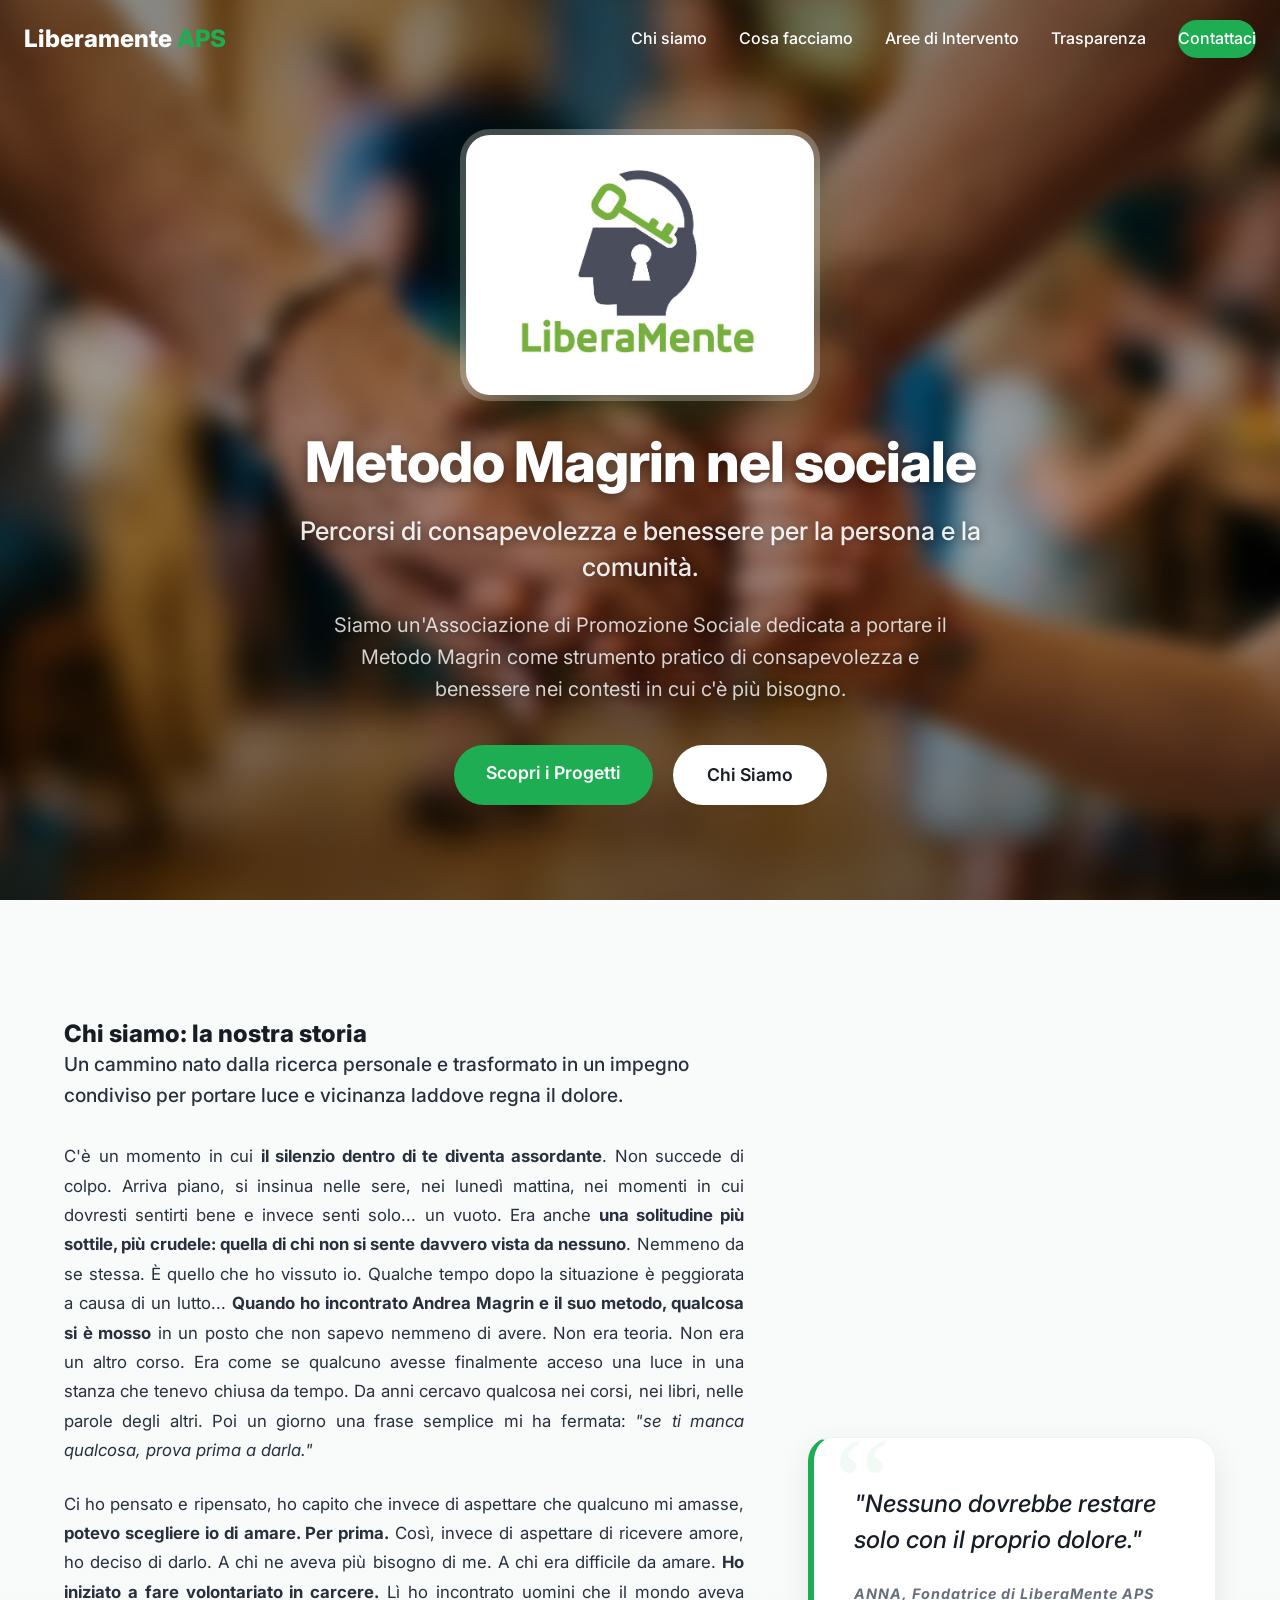
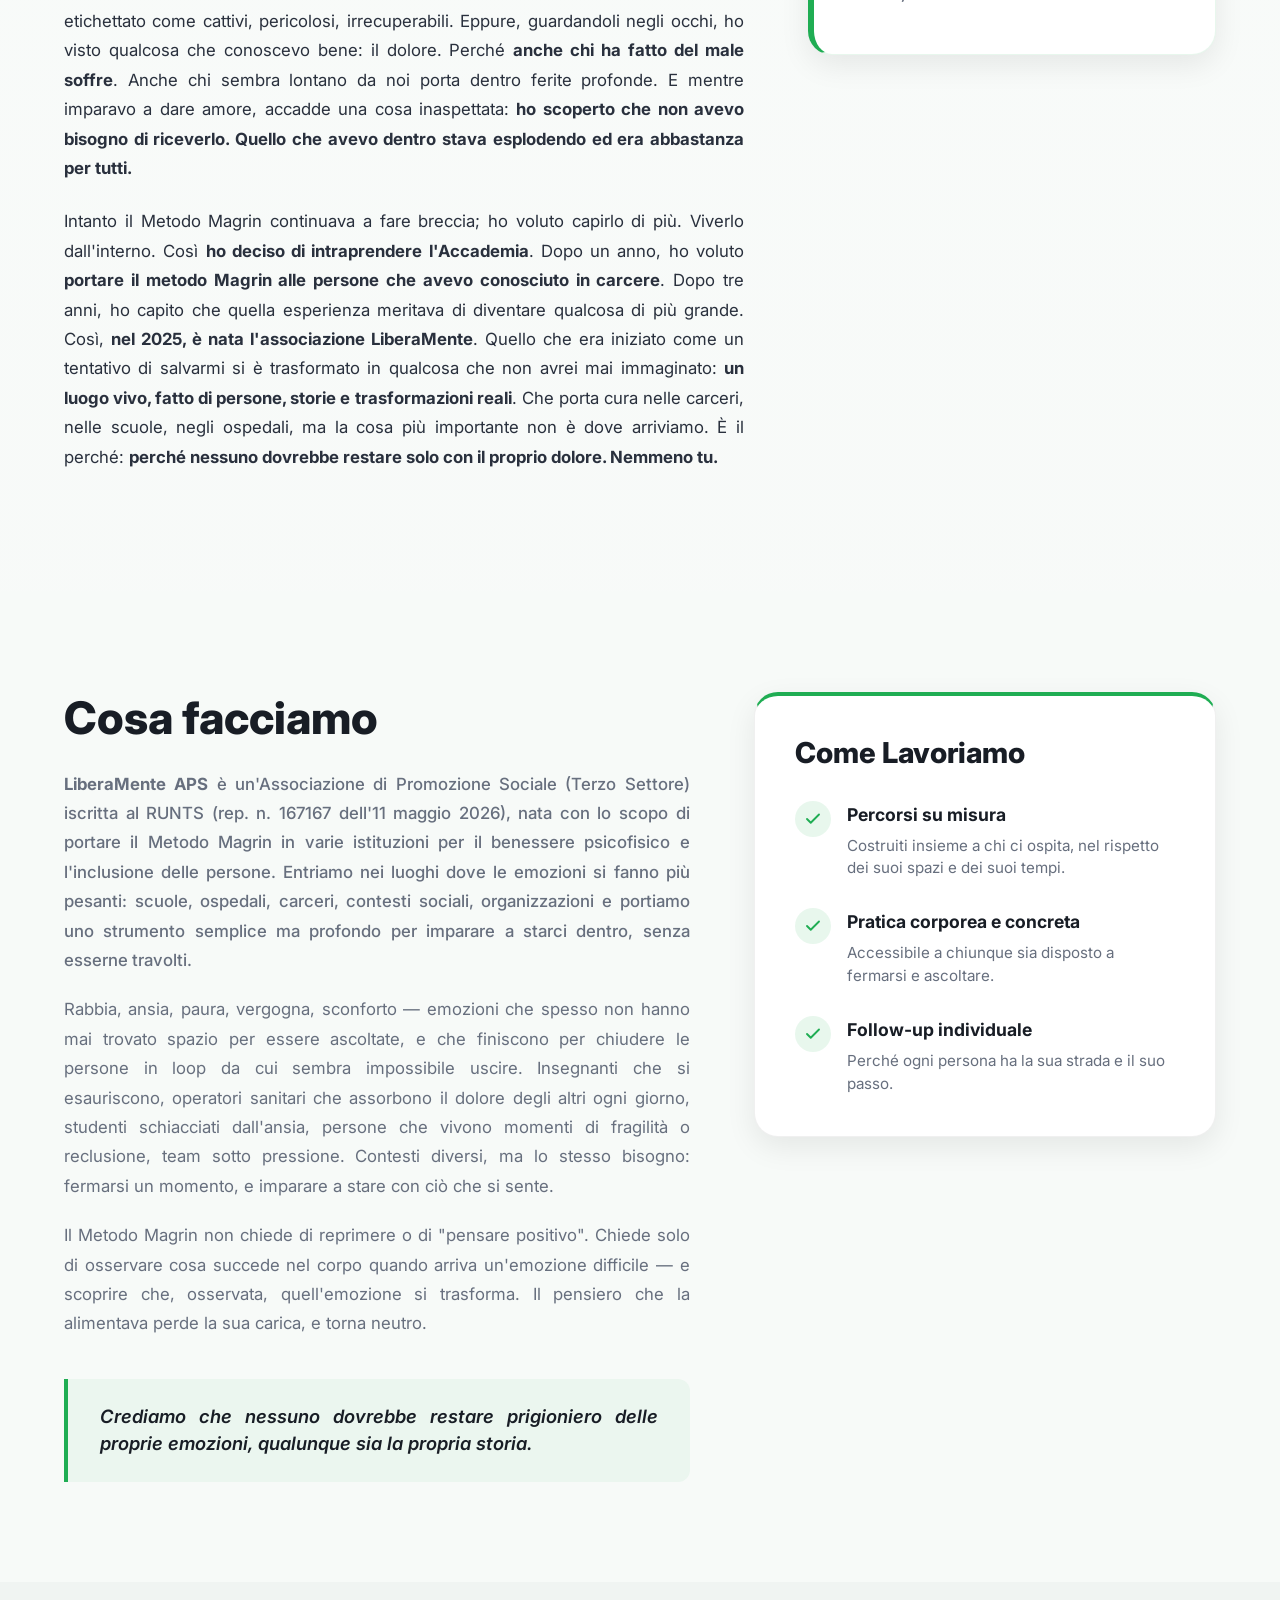
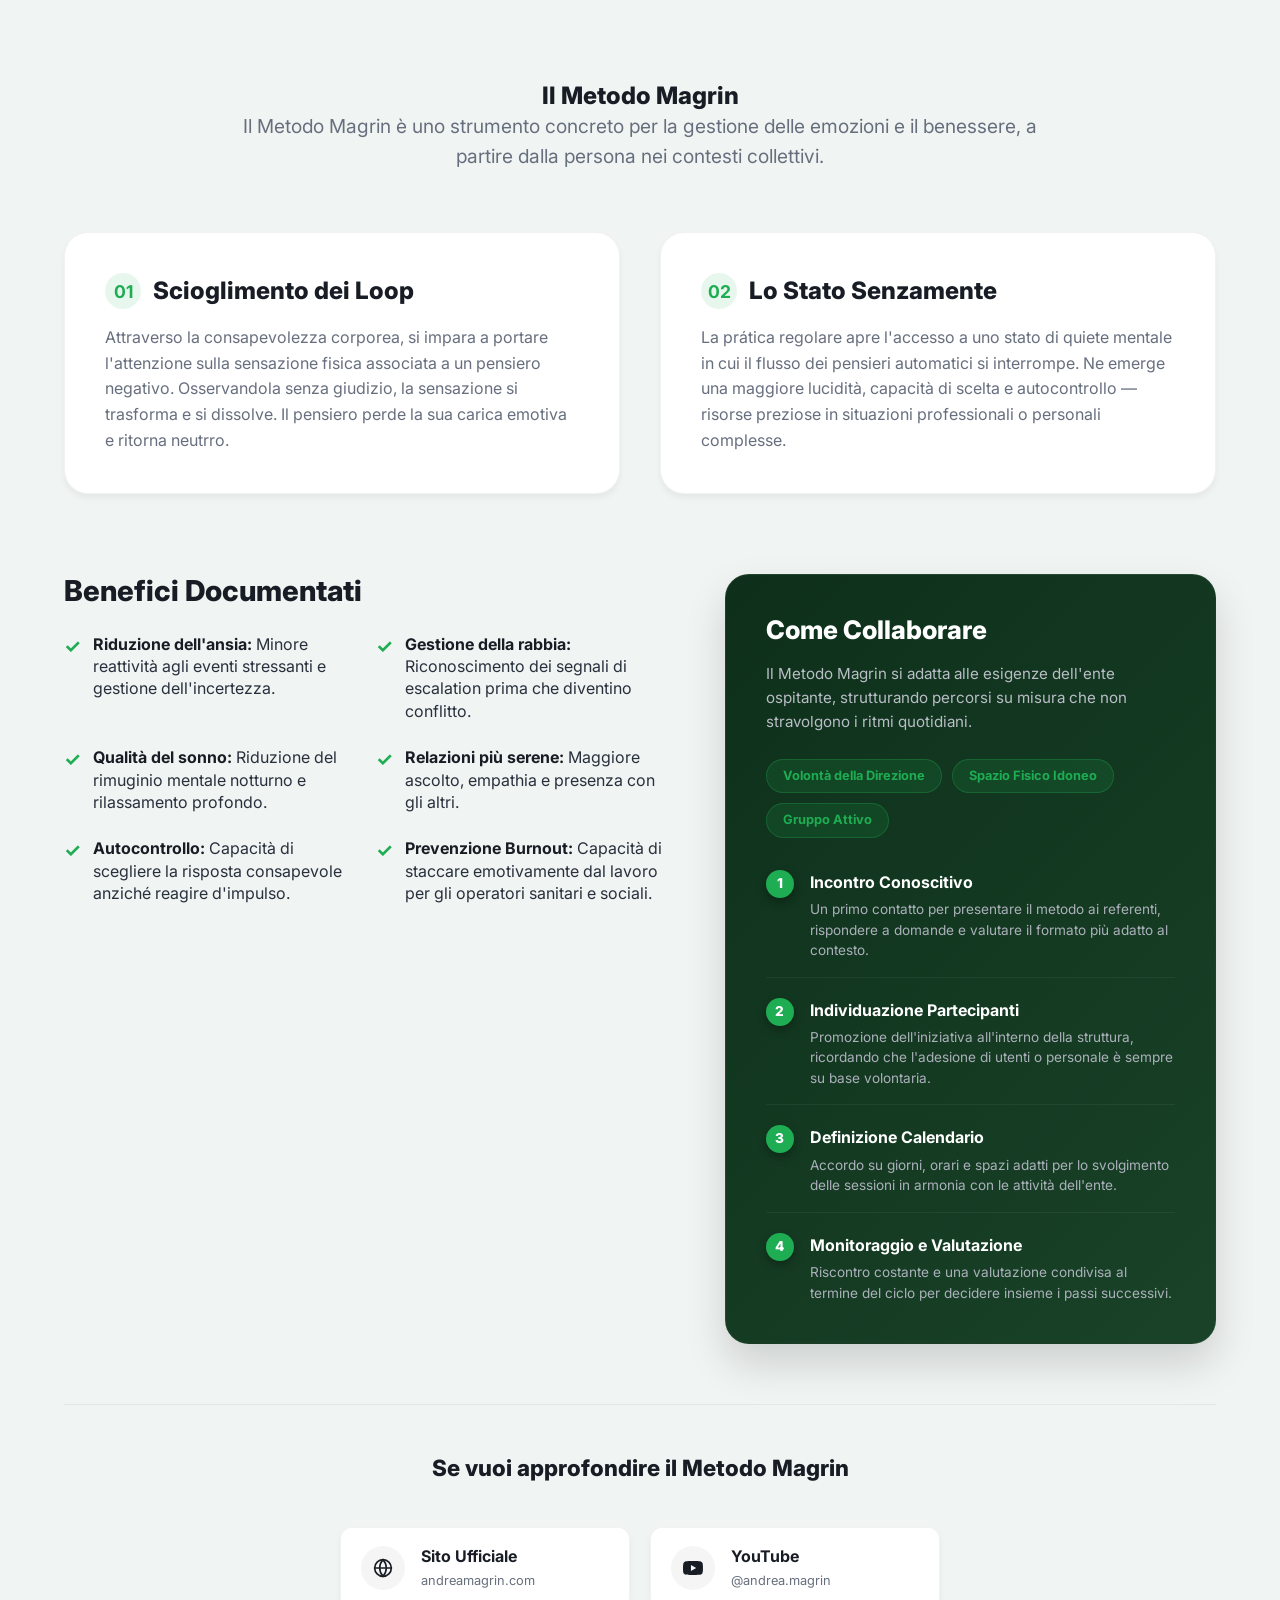
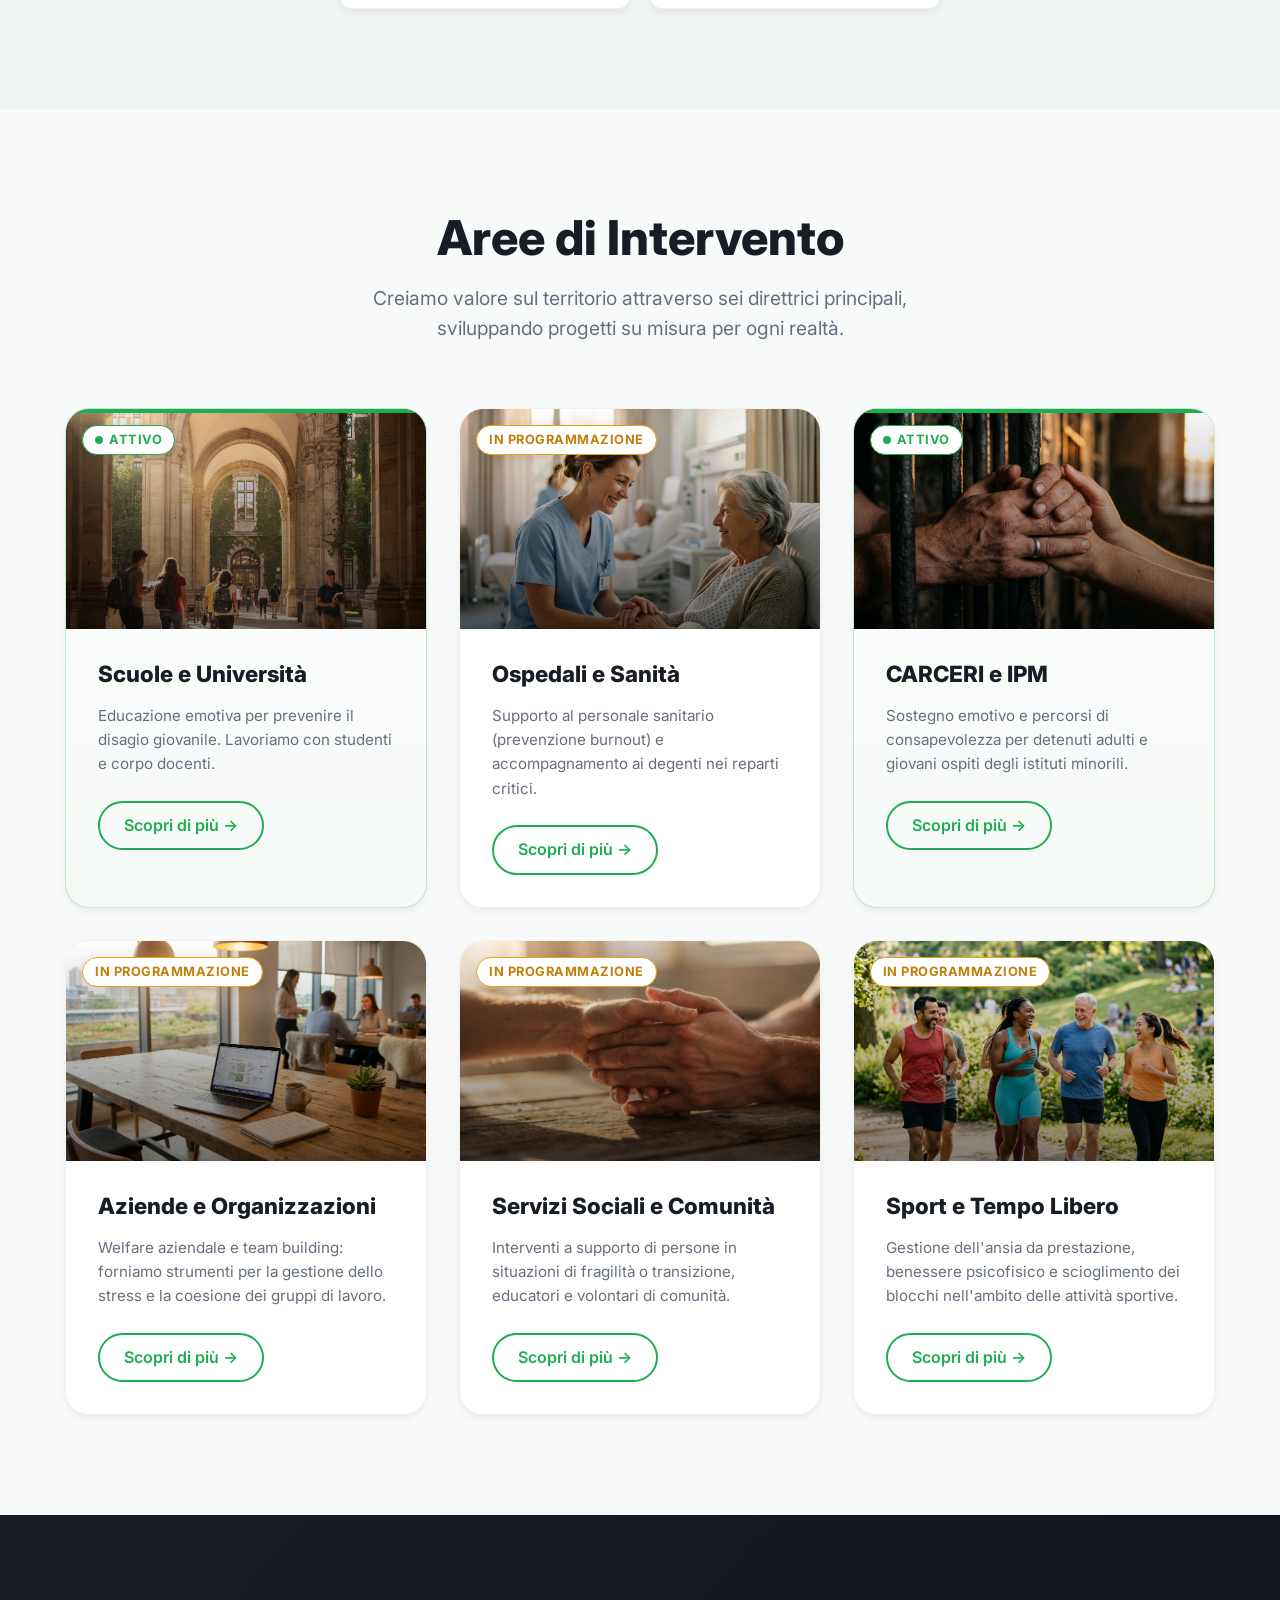
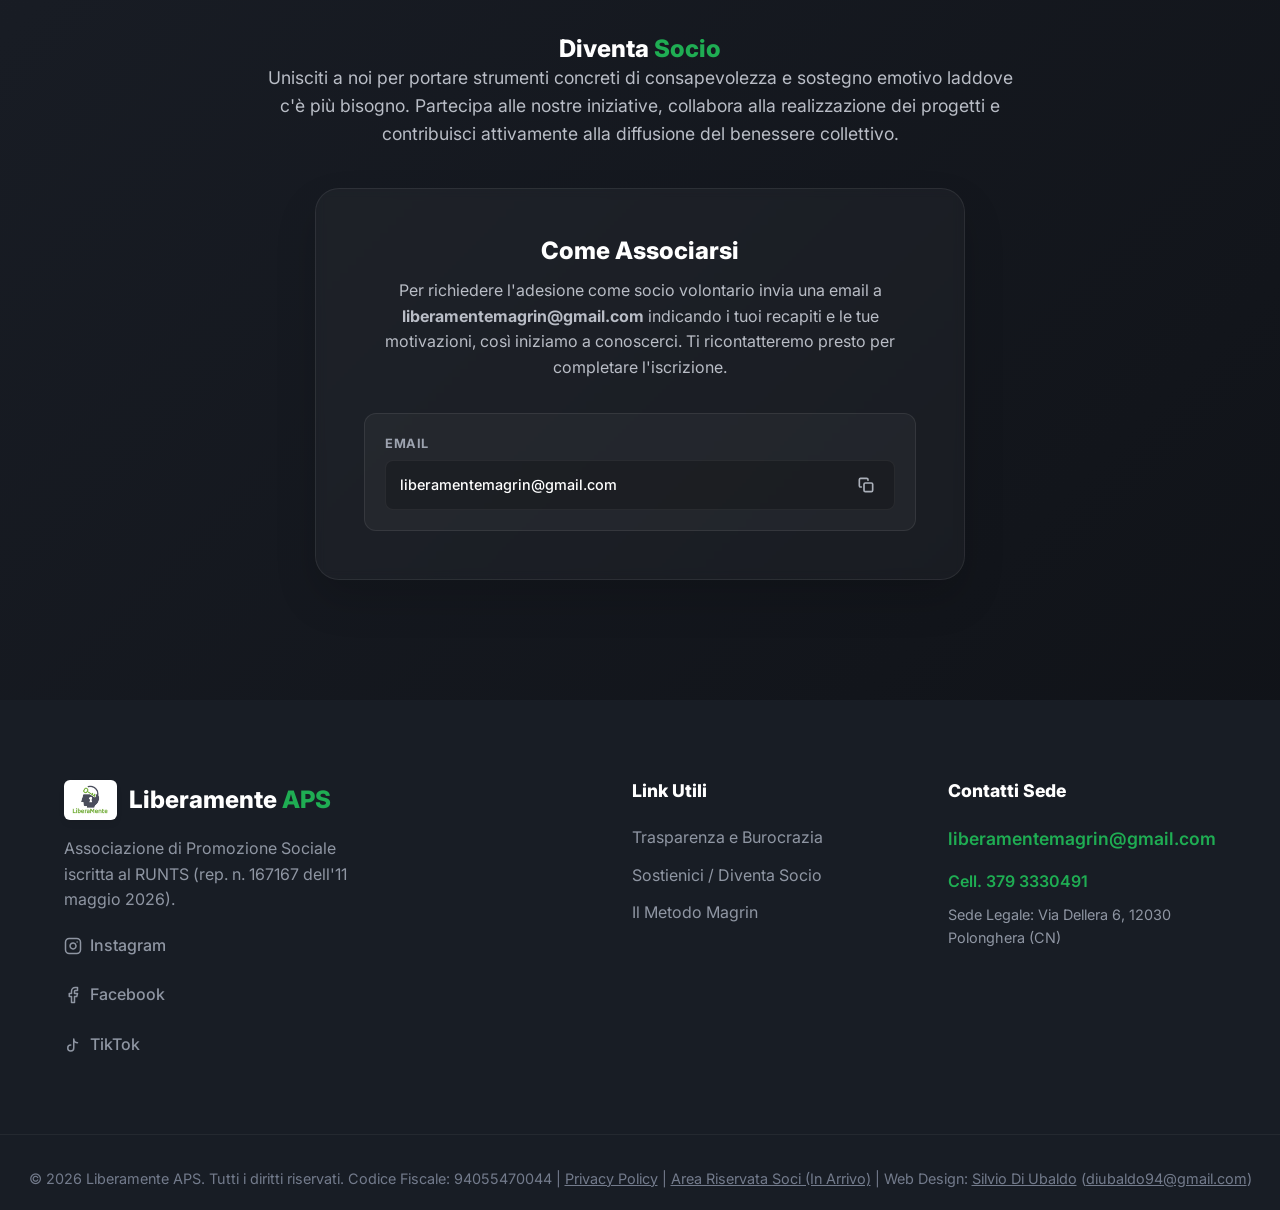
==== index.html @ 9a32de69 "immagine sfocata" ====
<!DOCTYPE html>
<html lang="it">

<head>
    <meta charset="UTF-8">
    <meta name="viewport" content="width=device-width, initial-scale=1.0">
    <title>Liberamente APS - Promozione Sociale e Benessere</title>
    <meta name="description"
        content="Sito ufficiale di Liberamente APS. Interventi nel sociale, scuole, carceri e aziende per promuovere il benessere psicofisico e l'inclusione.">
    <link rel="preconnect" href="https://fonts.googleapis.com">
    <link rel="preconnect" href="https://fonts.gstatic.com" crossorigin>
    <link href="https://fonts.googleapis.com/css2?family=Inter:wght@300;400;500;700;800&display=swap" rel="stylesheet">
    <link rel="stylesheet" href="style.css?v=1.5.39008872">
    <link rel="icon" type="image/jpeg" href="images/logo_aps.jpeg">
    <link rel="canonical" href="https://liberamenteaps.com/">

    <!-- Open Graph / Facebook -->
    <meta property="og:type" content="website">
    <meta property="og:url" content="https://liberamenteaps.com/">
    <meta property="og:title" content="Liberamente APS - Promozione Sociale e Benessere">
    <meta property="og:description"
        content="Sito ufficiale di Liberamente APS. Interventi nel sociale, scuole, carceri e aziende per promuovere il benessere psicofisico e l'inclusione.">
    <meta property="og:image" content="https://liberamenteaps.com/images/intro.jpg">

    <!-- Twitter -->
    <meta property="twitter:card" content="summary_large_image">
    <meta property="twitter:url" content="https://liberamenteaps.com/">
    <meta property="twitter:title" content="Liberamente APS - Promozione Sociale e Benessere">
    <meta property="twitter:description"
        content="Sito ufficiale di Liberamente APS. Interventi nel sociale, scuole, carceri e aziende per promuovere il benessere psicofisico e l'inclusione.">
    <meta property="twitter:image" content="https://liberamenteaps.com/images/intro.jpg">

    <!-- Structured Data JSON-LD -->
    <script type="application/ld+json">
    {
      "@context": "https://schema.org",
      "@type": "NGO",
      "name": "Liberamente APS",
      "url": "https://liberamenteaps.com/",
      "logo": "https://liberamenteaps.com/images/logo_aps.jpeg",
      "description": "Siamo un'Associazione di Promozione Sociale dedicata a portare il Metodo Magrin come strumento pratico di consapevolezza e benessere nei contesti in cui c'è più bisogno.",
      "address": {
        "@type": "PostalAddress",
        "addressCountry": "IT"
      },
      "contactPoint": {
        "@type": "ContactPoint",
        "telephone": "+39-379-3330491",
        "contactType": "customer service",
        "email": "liberamentemagrin@gmail.com"
      }
    }
    </script>
</head>

<body class="home-page">
    <header class="navbar" id="navbar">
    <a href="index.html" class="logo">
        <span>Liberamente <span class="accent">APS</span></span>
    </a>
    <button class="menu-toggle" id="menuToggle" aria-label="Apri menu">
        <span class="hamburger"></span>
    </button>
    <nav id="navMenu">
        <a href="#chi-siamo">Chi siamo</a>
        <a href="#cosa-facciamo">Cosa facciamo</a>
        <a href="#progetti">Aree di Intervento</a>
        <a href="trasparenza.html">Trasparenza</a>
        <a href="#contatti" class="btn-primary">Contattaci</a>
    </nav>
</header>

    <section class="hero">
        <div class="hero-bg-wrapper">
            <div class="hero-bg hero-bg-cover-clear" style="background-image: url('images/background-header-mani.jpeg');"></div>
            <div class="hero-overlay"></div>
        </div>
        <div class="container hero-container">
            <div class="hero-content reveal-up">
                <div class="hero-logo-wrapper">
                    <img src="images/logo_aps.jpeg" alt="Logo Liberamente APS" class="hero-logo-img">
                </div>
                <h1>Metodo Magrin nel sociale<br><span class="hero-subheading">Percorsi di consapevolezza e benessere
                        per la persona e la comunità.</span></h1>
                <p>Siamo un'Associazione di Promozione Sociale dedicata a portare il Metodo Magrin come strumento
                    pratico di consapevolezza e benessere nei contesti in cui c'è più bisogno.</p>
                <div class="hero-actions">
                    <a href="#progetti" class="btn-primary large">Scopri i Progetti</a>
                    <a href="#chi-siamo" class="btn-secondary large">Chi Siamo</a>
                </div>
            </div>
        </div>
    </section>

    <!-- Chi Siamo: La Nostra Storia -->
    <section id="chi-siamo" class="section-light">
        <div class="container storia-container">
            <div class="storia-text reveal-up">
                <h2>Chi siamo: la nostra storia</h2>
                <p class="storia-intro-text">Un cammino nato dalla ricerca personale e trasformato in un impegno
                    condiviso per portare luce e vicinanza laddove regna il dolore.</p>

                <div class="storia-racconto">
                    <p>C'è un momento in cui <strong>il silenzio dentro di te diventa assordante</strong>. Non succede
                        di colpo. Arriva piano, si insinua nelle sere, nei lunedì mattina, nei momenti in cui dovresti
                        sentirti bene e invece senti solo... un vuoto. Era anche <strong>una solitudine più sottile, più
                            crudele: quella di chi non si sente davvero vista da nessuno</strong>. Nemmeno da se stessa.
                        È quello che ho vissuto io. Qualche tempo dopo la situazione è peggiorata a causa di un lutto...
                        <strong>Quando ho incontrato Andrea Magrin e il suo metodo, qualcosa si è mosso</strong> in un
                        posto che non sapevo nemmeno di avere. Non era teoria. Non era un altro corso. Era come se
                        qualcuno avesse finalmente acceso una luce in una stanza che tenevo chiusa da tempo. Da anni
                        cercavo qualcosa nei corsi, nei libri, nelle parole degli altri. Poi un giorno una frase
                        semplice mi ha fermata: <em>"se ti manca qualcosa, prova prima a darla."</em>
                    </p>

                    <p>Ci ho pensato e ripensato, ho capito che invece di aspettare che qualcuno mi amasse,
                        <strong>potevo scegliere io di amare. Per prima.</strong> Così, invece di aspettare di ricevere
                        amore, ho deciso di darlo. A chi ne aveva più bisogno di me. A chi era difficile da amare.
                        <strong>Ho iniziato a fare volontariato in carcere.</strong> Lì ho incontrato uomini che il
                        mondo aveva etichettato come cattivi, pericolosi, irrecuperabili. Eppure, guardandoli negli
                        occhi, ho visto qualcosa che conoscevo bene: il dolore. Perché <strong>anche chi ha fatto del
                            male soffre</strong>. Anche chi sembra lontano da noi porta dentro ferite profonde. E mentre
                        imparavo a dare amore, accadde una cosa inaspettata: <strong>ho scoperto che non avevo bisogno
                            di riceverlo. Quello che avevo dentro stava esplodendo ed era abbastanza per tutti.</strong>
                    </p>

                    <p>Intanto il Metodo Magrin continuava a fare breccia; ho voluto capirlo di più. Viverlo
                        dall'interno. Così <strong>ho deciso di intraprendere l'Accademia</strong>. Dopo un anno, ho
                        voluto <strong>portare il metodo Magrin alle persone che avevo conosciuto in carcere</strong>.
                        Dopo tre anni, ho capito che quella esperienza meritava di diventare qualcosa di più grande.
                        Così, <strong>nel 2025, è nata l'associazione LiberaMente</strong>. Quello che era iniziato come
                        un tentativo di salvarmi si è trasformato in qualcosa che non avrei mai immaginato: <strong>un
                            luogo vivo, fatto di persone, storie e trasformazioni reali</strong>. Che porta cura nelle
                        carceri, nelle scuole, negli ospedali, ma la cosa più importante non è dove arriviamo. È il
                        perché: <strong>perché nessuno dovrebbe restare solo con il proprio dolore. Nemmeno tu.</strong>
                    </p>
                </div>
            </div>

            <div class="storia-quote reveal-up">
                <div class="storia-quote-card">
                    <blockquote>"Nessuno dovrebbe restare solo con il proprio dolore."</blockquote>
                    <cite>ANNA, Fondatrice di LiberaMente APS</cite>
                </div>
            </div>
        </div>
    </section>

    <!-- Cosa Facciamo -->
    <section id="cosa-facciamo" class="section-light">
        <div class="container chi-siamo-container">
            <div class="chi-siamo-text reveal-up">
                <h2>Cosa facciamo</h2>
                <p class="chi-siamo-lead"><strong>LiberaMente APS</strong> è un'Associazione di Promozione Sociale
                    (Terzo Settore) iscritta al RUNTS (rep. n. 167167 dell'11 maggio 2026), nata con lo scopo di portare
                    il Metodo Magrin in varie istituzioni per il benessere psicofisico e l'inclusione delle persone.
                    Entriamo nei luoghi dove le emozioni si fanno più pesanti: scuole, ospedali, carceri, contesti
                    sociali, organizzazioni e portiamo uno strumento semplice ma profondo per imparare a starci dentro,
                    senza esserne travolti.</p>
                <p>Rabbia, ansia, paura, vergogna, sconforto — emozioni che spesso non hanno mai trovato spazio per
                    essere ascoltate, e che finiscono per chiudere le persone in loop da cui sembra impossibile uscire.
                    Insegnanti che si esauriscono, operatori sanitari che assorbono il dolore degli altri ogni giorno,
                    studenti schiacciati dall'ansia, persone che vivono momenti di fragilità o reclusione, team sotto
                    pressione. Contesti diversi, ma lo stesso bisogno: fermarsi un momento, e imparare a stare con ciò
                    che si sente.</p>
                <p>Il Metodo Magrin non chiede di reprimere o di "pensare positivo". Chiede solo di osservare cosa
                    succede nel corpo quando arriva un'emozione difficile — e scoprire che, osservata, quell'emozione si
                    trasforma. Il pensiero che la alimentava perde la sua carica, e torna neutro.</p>

                <div class="chi-siamo-quote-box">
                    <p class="quote-text">Crediamo che nessuno dovrebbe restare prigioniero delle proprie emozioni,
                        qualunque sia la propria storia.</p>
                </div>
            </div>

            <div class="chi-siamo-work-card reveal-up" style="transition-delay: 0.15s;">
                <div class="work-card-inner">
                    <h3>Come Lavoriamo</h3>
                    <div class="work-list">
                        <div class="work-item">
                            <span class="work-icon">
                                <svg viewBox="0 0 24 24" width="18" height="18" fill="none" stroke="currentColor"
                                    stroke-width="2.5" stroke-linecap="round" stroke-linejoin="round">
                                    <polyline points="20 6 9 17 4 12"></polyline>
                                </svg>
                            </span>
                            <div class="work-content">
                                <strong>Percorsi su misura</strong>
                                <p>Costruiti insieme a chi ci ospita, nel rispetto dei suoi spazi e dei suoi tempi.</p>
                            </div>
                        </div>
                        <div class="work-item">
                            <span class="work-icon">
                                <svg viewBox="0 0 24 24" width="18" height="18" fill="none" stroke="currentColor"
                                    stroke-width="2.5" stroke-linecap="round" stroke-linejoin="round">
                                    <polyline points="20 6 9 17 4 12"></polyline>
                                </svg>
                            </span>
                            <div class="work-content">
                                <strong>Pratica corporea e concreta</strong>
                                <p>Accessibile a chiunque sia disposto a fermarsi e ascoltare.</p>
                            </div>
                        </div>
                        <div class="work-item">
                            <span class="work-icon">
                                <svg viewBox="0 0 24 24" width="18" height="18" fill="none" stroke="currentColor"
                                    stroke-width="2.5" stroke-linecap="round" stroke-linejoin="round">
                                    <polyline points="20 6 9 17 4 12"></polyline>
                                </svg>
                            </span>
                            <div class="work-content">
                                <strong>Follow-up individuale</strong>
                                <p>Perché ogni persona ha la sua strada e il suo passo.</p>
                            </div>
                        </div>
                    </div>
                </div>
            </div>
        </div>
    </section>

    <!-- Sezione Metodo Magrin Espansa -->
    <section id="metodo" class="section-gray">
        <div class="container">
            <div class="metodo-intro reveal-up">
                <h2>Il Metodo Magrin</h2>
                <p>Il Metodo Magrin è uno strumento concreto per la gestione delle emozioni e il benessere, a partire
                    dalla persona nei contesti collettivi.</p>
            </div>

            <div class="metodo-tools reveal-up">
                <div class="tool-card">
                    <h4><span>01</span> Scioglimento dei Loop</h4>
                    <p>Attraverso la consapevolezza corporea, si impara a portare l'attenzione sulla sensazione fisica
                        associata a un pensiero negativo. Osservandola senza giudizio, la sensazione si trasforma e si
                        dissolve. Il pensiero perde la sua carica emotiva e ritorna neutrro.</p>
                </div>
                <div class="tool-card">
                    <h4><span>02</span> Lo Stato Senzamente</h4>
                    <p>La prática regolare apre l'accesso a uno stato di quiete mentale in cui il flusso dei pensieri
                        automatici si interrompe. Ne emerge una maggiore lucidità, capacità di scelta e autocontrollo —
                        risorse preziose in situazioni professionali o personali complesse.</p>
                </div>
            </div>

            <div class="metodo-extra reveal-up">
                <div>
                    <h4>Benefici Documentati</h4>
                    <ul class="benefici-list">
                        <li><span><strong>Riduzione dell'ansia:</strong> Minore reattività agli eventi stressanti e
                                gestione dell'incertezza.</span></li>
                        <li><span><strong>Gestione della rabbia:</strong> Riconoscimento dei segnali di escalation prima
                                che diventino conflitto.</span></li>
                        <li><span><strong>Qualità del sonno:</strong> Riduzione del rimuginio mentale notturno e
                                rilassamento profondo.</span></li>
                        <li><span><strong>Relazioni più serene:</strong> Maggiore ascolto, empathia e presenza con gli
                                altri.</span></li>
                        <li><span><strong>Autocontrollo:</strong> Capacità di scegliere la risposta consapevole anziché
                                reagire d'impulso.</span></li>
                        <li><span><strong>Prevenzione Burnout:</strong> Capacità di staccare emotivamente dal lavoro per
                                gli operatori sanitari e sociali.</span></li>
                    </ul>
                </div>
                <div class="collaborazione-card shadow-glow">
                    <h4>Come Collaborare</h4>
                    <p class="intro-p">Il Metodo Magrin si adatta alle esigenze dell'ente ospitante, strutturando
                        percorsi su misura che non stravolgono i ritmi quotidiani.</p>

                    <div class="requisiti-badge-container">
                        <span class="requisito-badge">Volontà della Direzione</span>
                        <span class="requisito-badge">Spazio Fisico Idoneo</span>
                        <span class="requisito-badge">Gruppo Attivo</span>
                    </div>

                    <div class="collaborazione-steps">
                        <div class="collab-step">
                            <span class="step-num">1</span>
                            <div class="step-text">
                                <strong>Incontro Conoscitivo</strong>
                                <p>Un primo contatto per presentare il metodo ai referenti, rispondere a domande e
                                    valutare il formato più adatto al contesto.</p>
                            </div>
                        </div>
                        <div class="collab-step">
                            <span class="step-num">2</span>
                            <div class="step-text">
                                <strong>Individuazione Partecipanti</strong>
                                <p>Promozione dell'iniziativa all'interno della struttura, ricordando che l'adesione di
                                    utenti o personale è sempre su base volontaria.</p>
                            </div>
                        </div>
                        <div class="collab-step">
                            <span class="step-num">3</span>
                            <div class="step-text">
                                <strong>Definizione Calendario</strong>
                                <p>Accordo su giorni, orari e spazi adatti per lo svolgimento delle sessioni in armonia
                                    con le attività dell'ente.</p>
                            </div>
                        </div>
                        <div class="collab-step">
                            <span class="step-num">4</span>
                            <div class="step-text">
                                <strong>Monitoraggio e Valutazione</strong>
                                <p>Riscontro costante e una valutazione condivisa al termine del ciclo per decidere
                                    insieme i passi successivi.</p>
                            </div>
                        </div>
                    </div>
                </div>
            </div>

            <!-- Link Ufficiali Andrea Magrin -->
            <div class="magrin-links-container reveal-up"
                style="margin-top: 60px; text-align: center; border-top: 1px solid rgba(0,0,0,0.06); padding-top: 50px;">
                <h4 style="margin-bottom: 24px; font-size: 1.4rem; color: var(--bg-dark);">Se vuoi approfondire il
                    Metodo Magrin</h4>
                <div class="magrin-social-grid">
                    <!-- 1. Sito Ufficiale -->
                    <a href="https://andreamagrin.com/" target="_blank" rel="noopener" class="social-card web">
                        <div class="social-icon">
                            <svg viewBox="0 0 24 24" width="20" height="20" fill="none" stroke="currentColor"
                                stroke-width="2" stroke-linecap="round" stroke-linejoin="round">
                                <circle cx="12" cy="12" r="10"></circle>
                                <line x1="2" y1="12" x2="22" y2="12"></line>
                                <path
                                    d="M12 2a15.3 15.3 0 0 1 4 10 15.3 15.3 0 0 1-4 10 15.3 15.3 0 0 1-4-10 15.3 15.3 0 0 1 4-10z">
                                </path>
                            </svg>
                        </div>
                        <div class="social-info">
                            <h5>Sito Ufficiale</h5>
                            <p>andreamagrin.com</p>
                        </div>
                    </a>
                    <!-- 2. Canale YouTube -->
                    <a href="https://www.youtube.com/@andrea.magrin" target="_blank" rel="noopener"
                        class="social-card youtube">
                        <div class="social-icon">
                            <svg viewBox="0 0 24 24" width="20" height="20" fill="currentColor">
                                <path
                                    d="M23.498 6.163a3.003 3.003 0 0 0-2.11-2.108C19.53 3.5 12 3.5 12 3.5s-7.53 0-9.388.555A3.002 3.002 0 0 0 .502 6.163C0 8.07 0 12 0 12s0 3.93.502 5.837a3.003 3.003 0 0 0 2.11 2.108C4.47 20.5 12 20.5 12 20.5s7.53 0 9.388-.555a3.003 3.003 0 0 0 2.11-2.108C24 15.93 24 12 24 12s0-3.93-.502-5.837zM9.545 15.568V8.432L15.818 12l-6.273 3.568z" />
                            </svg>
                        </div>
                        <div class="social-info">
                            <h5>YouTube</h5>
                            <p>@andrea.magrin</p>
                        </div>
                    </a>
                </div>
            </div>
        </div>
    </section>

    <!-- Aree di Intervento -->
    <section id="progetti" class="section-light">
        <div class="container text-center reveal-up">
            <h2>Aree di Intervento</h2>
            <p class="subtitle">Creiamo valore sul territorio attraverso sei direttrici principali, sviluppando progetti
                su misura per ogni realtà.</p>
        </div>

        <div class="projects-flex container">

            <!-- 1. Scuole -->
            <div class="card active-card reveal-up" style="transition-delay: 0.1s;">
                <div class="card-img" style="background-image: url('images/scuole.jpg');">
                    <span class="status-badge active card-badge"><span class="pulse-dot"></span>Attivo</span>
                </div>
                <div class="card-content">
                    <h3>Scuole e Università</h3>
                    <p>Educazione emotiva per prevenire il disagio giovanile. Lavoriamo con studenti e corpo docenti.
                    </p>
                    <a href="progetti/scuole.html" class="btn-outline">Scopri di più &rarr;</a>
                </div>
            </div>

            <!-- 2. Ospedali -->
            <div class="card reveal-up" style="transition-delay: 0.2s;">
                <div class="card-img" style="background-image: url('images/ospedali.png');">
                    <span class="status-badge planning card-badge">In Programmazione</span>
                </div>
                <div class="card-content">
                    <h3>Ospedali e Sanità</h3>
                    <p>Supporto al personale sanitario (prevenzione burnout) e accompagnamento ai degenti nei reparti
                        critici.</p>
                    <a href="progetti/ospedali.html" class="btn-outline">Scopri di più &rarr;</a>
                </div>
            </div>

            <!-- 3. Carceri -->
            <div class="card active-card reveal-up" style="transition-delay: 0.3s;">
                <div class="card-img" style="background-image: url('images/carcere_old.png');">
                    <span class="status-badge active card-badge"><span class="pulse-dot"></span>Attivo</span>
                </div>
                <div class="card-content">
                    <h3>CARCERI e IPM</h3>
                    <p>Sostegno emotivo e percorsi di consapevolezza per detenuti adulti e giovani ospiti degli istituti
                        minorili.</p>
                    <a href="progetti/carceri.html" class="btn-outline">Scopri di più &rarr;</a>
                </div>
            </div>

            <!-- 4. Aziende -->
            <div class="card reveal-up" style="transition-delay: 0.4s;">
                <div class="card-img" style="background-image: url('images/aziende.jpg');">
                    <span class="status-badge planning card-badge">In Programmazione</span>
                </div>
                <div class="card-content">
                    <h3>Aziende e Organizzazioni</h3>
                    <p>Welfare aziendale e team building: forniamo strumenti per la gestione dello stress e la coesione
                        dei gruppi di lavoro.</p>
                    <a href="progetti/aziende.html" class="btn-outline">Scopri di più &rarr;</a>
                </div>
            </div>

            <!-- 5. Sociale -->
            <div class="card reveal-up" style="transition-delay: 0.5s;">
                <div class="card-img" style="background-image: url('images/sociale.jpg');">
                    <span class="status-badge planning card-badge">In Programmazione</span>
                </div>
                <div class="card-content">
                    <h3>Servizi Sociali e Comunità</h3>
                    <p>Interventi a supporto di persone in situazioni di fragilità o transizione, educatori e volontari
                        di comunità.</p>
                    <a href="progetti/sociale.html" class="btn-outline">Scopri di più &rarr;</a>
                </div>
            </div>

            <!-- 6. Sport e Tempo Libero -->
            <div class="card reveal-up" style="transition-delay: 0.6s;">
                <div class="card-img" style="background-image: url('images/sport.png');">
                    <span class="status-badge planning card-badge">In Programmazione</span>
                </div>
                <div class="card-content">
                    <h3>Sport e Tempo Libero</h3>
                    <p>Gestione dell'ansia da prestazione, benessere psicofisico e scioglimento dei blocchi nell'ambito
                        delle attività sportive.</p>
                    <a href="progetti/sport.html" class="btn-outline">Scopri di più &rarr;</a>
                </div>
            </div>

        </div>
    </section>

    <!-- Diventa Socio -->
    <section id="sostienici" class="diventa-socio">
        <div class="container reveal-up" style="max-width: 800px; text-align: center;">
            <h2>Diventa <span>Socio</span></h2>
            <p style="margin-bottom: 40px; color: hsl(220, 10%, 75%); font-size: 1.1rem; line-height: 1.6;">Unisciti a
                noi per portare strumenti concreti di consapevolezza e sostegno emotivo laddove c'è più bisogno.
                Partecipa alle nostre iniziative, collabora alla realizzazione dei progetti e contribuisci attivamente
                alla diffusione del benessere collettivo.</p>

            <div class="diventa-socio-card">
                <h4>Come Associarsi</h4>
                <p>Per richiedere l'adesione come socio volontario invia una email a
                    <strong>liberamentemagrin@gmail.com</strong> indicando i tuoi recapiti e le tue motivazioni, così
                    iniziamo a conoscerci. Ti ricontatteremo presto per completare l'iscrizione.
                </p>
                <div class="contact-info-block">
                    <div class="info-field">
                        <span class="info-field-label">Email</span>
                        <div class="info-field-value-wrapper">
                            <span class="info-field-value">liberamentemagrin@gmail.com</span>
                            <button class="btn-copy" onclick="copyToClipboard('liberamentemagrin@gmail.com', this)"
                                title="Copia email">
                                <svg viewBox="0 0 24 24" width="16" height="16" fill="none" stroke="currentColor"
                                    stroke-width="2.5" stroke-linecap="round" stroke-linejoin="round">
                                    <rect x="9" y="9" width="13" height="13" rx="2" ry="2"></rect>
                                    <path d="M5 15H4a2 2 0 0 1-2-2V4a2 2 0 0 1 2-2h9a2 2 0 0 1 2 2v1"></path>
                                </svg>
                            </button>
                        </div>
                    </div>
                </div>
            </div>
        </div>
    </section>

    <!-- Footer -->
    <footer id="contatti">
    <div class="container footer-content">
        <div class="footer-col">
            <div class="logo">
                <img src="images/logo_aps.jpeg" alt="Logo Liberamente APS" class="logo-img">
                <span>Liberamente <span class="accent">APS</span></span>
            </div>
            <p class="footer-desc">Associazione di Promozione Sociale iscritta al RUNTS (rep. n. 167167 dell'11 maggio 2026).</p>
            <div class="footer-social-links">
                <a href="https://www.instagram.com/ass.liberamenteaps/" target="_blank" rel="noopener" class="footer-social-link instagram" aria-label="Seguici su Instagram">
                    <svg viewBox="0 0 24 24" width="18" height="18" fill="none" stroke="currentColor" stroke-width="2" stroke-linecap="round" stroke-linejoin="round">
                        <rect x="2" y="2" width="20" height="20" rx="5" ry="5"></rect>
                        <path d="M16 11.37A4 4 0 1 1 12.63 8 4 4 0 0 1 16 11.37z"></path>
                        <line x1="17.5" y1="6.5" x2="17.51" y2="6.5"></line>
                    </svg>
                    <span>Instagram</span>
                </a>
                <a href="https://www.facebook.com/share/1Efa2sazz6/" target="_blank" rel="noopener" class="footer-social-link facebook" aria-label="Seguici su Facebook">
                    <svg viewBox="0 0 24 24" width="18" height="18" fill="none" stroke="currentColor" stroke-width="2" stroke-linecap="round" stroke-linejoin="round">
                        <path d="M18 2h-3a5 5 0 0 0-5 5v3H7v4h3v8h4v-8h3l1-4h-4V7a1 1 0 0 1 1-1h3z"></path>
                    </svg>
                    <span>Facebook</span>
                </a>
                <a href="https://www.tiktok.com/@ass.liberamenteaps" target="_blank" rel="noopener" class="footer-social-link tiktok" aria-label="Seguici su TikTok">
                    <svg viewBox="0 0 24 24" width="18" height="18" fill="none" stroke="currentColor" stroke-width="2" stroke-linecap="round" stroke-linejoin="round">
                        <path d="M9 12a4 4 0 1 0 4 4V4a5 5 0 0 0 5 5"></path>
                    </svg>
                    <span>TikTok</span>
                </a>
            </div>
        </div>
        <div class="footer-col">
            <h4>Link Utili</h4>
            <a href="trasparenza.html">Trasparenza e Burocrazia</a>
            <a href="index.html#sostienici">Sostienici / Diventa Socio</a>
            <a href="https://andreamagrin.com" target="_blank" rel="noopener">Il Metodo Magrin</a>
        </div>
        <div class="footer-col">
            <h4>Contatti Sede</h4>
            <a href="mailto:liberamentemagrin@gmail.com" class="contact-link">liberamentemagrin@gmail.com</a>
            <p class="contact-phone" style="margin-bottom: 8px; color: var(--primary-color); font-weight: 600;">Cell. 379 3330491</p>
            <p class="address">Sede Legale: Via Dellera 6, 12030 Polonghera (CN)</p>
        </div>
    </div>
    <div class="footer-bottom">
        <p>&copy; 2026 Liberamente APS. Tutti i diritti riservati. Codice Fiscale: 94055470044 | <a href="privacy.html" style="color: inherit; text-decoration: underline;">Privacy Policy</a> | <a href="#" style="color: inherit; text-decoration: underline;">Area Riservata Soci (In Arrivo)</a> | Web Design: <a href="https://www.linkedin.com/in/silvio-diubaldo/" target="_blank" rel="noopener" style="color: inherit; text-decoration: underline;">Silvio Di Ubaldo</a> (<a href="mailto:diubaldo94@gmail.com" style="color: inherit; text-decoration: underline;">diubaldo94@gmail.com</a>)</p>
    </div>
</footer>

    <script src="script.js"></script>
</body>

</html>
---- style.css ----
/* --- Design Tokens --- */
:root {
    --primary-color: hsl(142, 70%, 40%);
    /* Vibrant Green */
    --primary-color-hover: hsl(142, 70%, 32%);
    --bg-light: hsl(142, 20%, 97.5%);
    --bg-dark: hsl(220, 20%, 12%);
    /* Charcoal Dark */
    --text-main: hsl(220, 20%, 20%);
    --text-muted: hsl(220, 10%, 45%);
    --text-light: hsl(0, 0%, 100%);

    --radius-md: 12px;
    --radius-lg: 24px;

    --shadow-sm: 0 4px 6px rgba(0, 0, 0, 0.05);
    --shadow-md: 0 10px 30px rgba(0, 0, 0, 0.08);
    --shadow-lg: 0 20px 40px rgba(0, 0, 0, 0.15);
    --shadow-glow: 0 20px 50px hsla(142, 70%, 40%, 0.2);

    --transition: all 0.3s cubic-bezier(0.25, 0.8, 0.25, 1);
}

/* --- Base --- */
* {
    margin: 0;
    padding: 0;
    box-sizing: border-box;
}

html {
    scroll-behavior: smooth;
    font-size: 16px;
}

body {
    font-family: 'Inter', sans-serif;
    color: var(--text-main);
    background-color: var(--bg-light);
    line-height: 1.6;
    overflow-x: hidden;
}

h1,
h2,
h3,
h4 {
    font-weight: 800;
    line-height: 1.2;
    color: var(--bg-dark);
}

a {
    text-decoration: none;
    color: inherit;
    transition: var(--transition);
}

.container {
    max-width: 1200px;
    margin: 0 auto;
    padding: 0 24px;
}

/* --- Navbar --- */
.navbar {
    position: fixed;
    top: 0;
    left: 0;
    width: 100%;
    padding: 20px 0;
    display: flex;
    justify-content: space-between;
    align-items: center;
    background: transparent;
    transition: var(--transition);
    z-index: 1000;
}

.navbar .logo {
    display: flex;
    align-items: center;
    gap: 12px;
    font-size: 1.5rem;
    font-weight: 800;
    color: var(--bg-dark);
    margin-left: 24px;
    white-space: nowrap;
    transition: var(--transition);
}

.navbar .logo .accent {
    color: var(--primary-color);
}

.logo-img {
    height: 40px;
    width: auto;
    border-radius: 6px;
    object-fit: contain;
    background: white;
    padding: 2px;
    box-shadow: var(--shadow-sm);
    transition: var(--transition);
}

.navbar nav {
    display: flex;
    align-items: center;
    gap: 32px;
    margin-right: 24px;
}

.navbar nav a {
    font-weight: 500;
    color: var(--text-main);
    position: relative;
    padding: 6px 0;
}

.navbar nav a::after {
    content: '';
    position: absolute;
    bottom: 0;
    left: 0;
    width: 0;
    height: 2px;
    background-color: var(--primary-color);
    transition: width 0.3s ease;
}

.navbar nav a:hover:not(.btn-primary) {
    color: var(--primary-color);
}

.navbar nav a:hover:not(.btn-primary)::after {
    width: 100%;
}

.navbar.scrolled {
    background: hsla(142, 20%, 97.5%, 0.85);
    backdrop-filter: blur(20px);
    -webkit-backdrop-filter: blur(20px);
    padding: 12px 0;
    box-shadow: 0 4px 20px rgba(0, 0, 0, 0.03);
    border-bottom: 1px solid rgba(0, 0, 0, 0.04);
}

.navbar.scrolled .logo {
    font-size: 1.3rem;
}

/* --- Home Page Navbar Custom Styles (for Dark Hero Background) --- */
.home-page .navbar:not(.scrolled) .logo {
    color: var(--text-light);
}

.home-page .navbar:not(.scrolled) nav a {
    color: var(--text-light);
}

.home-page .navbar:not(.scrolled) nav a:hover:not(.btn-primary) {
    color: var(--primary-color);
}

.home-page .navbar:not(.scrolled) .menu-toggle .hamburger,
.home-page .navbar:not(.scrolled) .menu-toggle .hamburger::before,
.home-page .navbar:not(.scrolled) .menu-toggle .hamburger::after {
    background: var(--text-light);
}

/* On mobile devices, ensure navigation links are readable when menu is open */
@media (max-width: 768px) {
    .home-page .navbar:not(.scrolled) nav.active a {
        color: var(--text-main);
    }

    .home-page .navbar:not(.scrolled) nav.active a.btn-primary {
        color: white !important;
    }
}

/* --- Mobile Menu Toggle --- */
.menu-toggle {
    display: none;
    background: none;
    border: none;
    cursor: pointer;
    padding: 10px;
    z-index: 1010;
    margin-right: 24px;
    border-radius: 50%;
    transition: background-color 0.3s ease;
}

.menu-toggle:hover {
    background-color: rgba(0, 0, 0, 0.03);
}

.navbar.scrolled .menu-toggle:hover {
    background-color: rgba(0, 0, 0, 0.05);
}

.menu-toggle .hamburger {
    display: block;
    width: 24px;
    height: 2px;
    background: var(--bg-dark);
    position: relative;
    transition: background 0.3s ease;
}

.menu-toggle .hamburger::before,
.menu-toggle .hamburger::after {
    content: '';
    position: absolute;
    width: 24px;
    height: 2px;
    background: var(--bg-dark);
    left: 0;
    transition: transform 0.3s ease, top 0.3s ease, bottom 0.3s ease;
}

.menu-toggle .hamburger::before {
    top: -8px;
}

.menu-toggle .hamburger::after {
    bottom: -8px;
}

/* Active Menu Toggle States */
.menu-toggle.active .hamburger {
    background: transparent;
}

.menu-toggle.active .hamburger::before {
    transform: rotate(45deg);
    top: 0;
}

.menu-toggle.active .hamburger::after {
    transform: rotate(-45deg);
    bottom: 0;
}

/* Subpage navbar layout adjustments */
.navbar:has(nav a:only-child) .menu-toggle {
    display: none !important;
}

.navbar:has(nav a:only-child) nav {
    position: static !important;
    display: flex !important;
    flex-direction: row !important;
    height: auto !important;
    width: auto !important;
    background: transparent !important;
    backdrop-filter: none !important;
    transform: none !important;
    box-shadow: none !important;
    padding: 0 !important;
    margin-right: 24px !important;
}

/* --- Buttons --- */
.btn-primary {
    background: var(--primary-color);
    color: white !important;
    padding: 10px 24px;
    border-radius: 50px;
    font-weight: 600;
    box-shadow: var(--shadow-sm);
    display: inline-block;
}

.btn-primary:hover {
    background: var(--primary-color-hover);
    transform: translateY(-2px);
    box-shadow: var(--shadow-md);
}

.btn-secondary {
    background: white;
    color: var(--bg-dark) !important;
    padding: 10px 24px;
    border-radius: 50px;
    font-weight: 600;
    border: 2px solid transparent;
    box-shadow: var(--shadow-sm);
    display: inline-block;
}

.btn-secondary:hover {
    border-color: var(--primary-color);
    transform: translateY(-2px);
}

.btn-outline {
    border: 2px solid var(--primary-color);
    color: var(--primary-color);
    padding: 10px 24px;
    border-radius: 50px;
    font-weight: 600;
    display: inline-block;
}

.btn-outline:hover {
    background: var(--primary-color);
    color: white;
}

.btn-primary.large,
.btn-secondary.large {
    padding: 14px 32px;
    font-size: 1.1rem;
}

/* --- Hero Section --- */
.hero {
    min-height: 100dvh;
    display: flex;
    align-items: center;
    justify-content: center;
    padding-top: 100px;
    padding-bottom: 60px;
    position: relative;
    overflow: hidden;
}

.hero-bg-wrapper {
    position: absolute;
    inset: 0;
    z-index: 1;
    overflow: hidden;
}

.hero-bg {
    position: absolute;
    top: -20px;
    left: -20px;
    width: calc(100% + 40px);
    height: calc(100% + 40px);
    background-size: cover;
    background-position: center;
    filter: blur(10px);
    transform: scale(1.05);
}

.hero-bg-contain {
    top: 0 !important;
    left: 0 !important;
    width: 100% !important;
    height: 100% !important;
    filter: brightness(1.15) !important;
    transform: none !important;
    background-size: contain !important;
    background-repeat: no-repeat !important;
    background-position: center !important;
    background-color: #000000 !important;
}

.hero-bg-cover-clear {
    top: -20px !important;
    left: -20px !important;
    width: calc(100% + 40px) !important;
    height: calc(100% + 40px) !important;
    filter: brightness(0.85) blur(10px) !important;
    transform: scale(1.05) !important;
    background-size: cover !important;
    background-position: center !important;
}

.hero-overlay {
    position: absolute;
    inset: 0;
    background: linear-gradient(180deg, rgba(0, 0, 0, 0.35) 0%, rgba(0, 0, 0, 0.15) 60%, rgba(0, 0, 0, 0.45) 100%);
    z-index: 2;
}

.hero-container {
    position: relative;
    z-index: 3;
    display: flex;
    flex-direction: column;
    align-items: center;
    justify-content: center;
    text-align: center;
    width: 100%;
}

.hero-content {
    max-width: 800px;
    margin: 0 auto;
}

.hero-logo-wrapper {
    margin-bottom: 24px;
    display: inline-block;
}

.hero-logo-img {
    height: 260px;
    width: auto;
    border-radius: 24px;
    object-fit: contain;
    background: white;
    padding: 10px;
    box-shadow: 0 0 0 6px rgba(255, 255, 255, 0.25), 0 10px 30px rgba(0, 0, 0, 0.1), var(--shadow-glow);
    border: none;
    transition: transform 0.3s ease;
}

.hero-logo-img:hover {
    transform: scale(1.05);
}

.hero-content h1 {
    color: white;
    font-size: 3.5rem;
    margin-bottom: 24px;
    letter-spacing: -1px;
    line-height: 1.25;
    text-shadow: 0 2px 12px rgba(0, 0, 0, 0.45);
}

.hero-content h1 span {
    color: var(--primary-color);
}

.hero-content h1 .hero-subheading {
    font-size: 1.6rem;
    font-weight: 500;
    color: rgba(255, 255, 255, 0.9);
    display: block;
    margin-top: 16px;
    letter-spacing: 0;
    line-height: 1.4;
    text-shadow: 0 2px 10px rgba(0, 0, 0, 0.45);
}

.hero-content p {
    font-size: 1.25rem;
    color: rgba(255, 255, 255, 0.8);
    margin: 0 auto 40px;
    max-width: 650px;
    line-height: 1.6;
    text-shadow: 0 2px 8px rgba(0, 0, 0, 0.45);
}

.hero-actions {
    display: flex;
    gap: 20px;
    justify-content: center;
}

/* --- Metodo Banner --- */
.banner-metodo {
    background: var(--bg-dark);
    padding: 40px 0;
    color: white;
    text-align: center;
}

.banner-metodo .container {
    display: flex;
    justify-content: space-between;
    align-items: center;
    flex-wrap: wrap;
    gap: 24px;
}

.banner-metodo h3 {
    color: white;
    font-size: 1.5rem;
    margin-bottom: 8px;
}

.banner-metodo p {
    color: var(--text-muted);
    margin: 0;
}

.banner-actions {
    display: flex;
    gap: 16px;
}

/* --- Sections --- */
section {
    padding: 100px 0;
}

.section-light {
    background: var(--bg-light);
}

.section-gray {
    background: hsl(142, 16%, 95%);
}

.text-center {
    text-align: center;
    margin-bottom: 64px;
}

.text-center h2 {
    font-size: 3rem;
    margin-bottom: 16px;
}

.subtitle {
    color: var(--text-muted);
    font-size: 1.2rem;
    max-width: 600px;
    margin: 0 auto;
}

/* --- Projects Grid (5 items) --- */
.projects-grid {
    display: grid;
    grid-template-columns: repeat(3, 1fr);
    gap: 32px;
}

.projects-grid .card:nth-child(4),
.projects-grid .card:nth-child(5) {
    /* Centriamo gli ultimi due in basso se possibile, ma lasciamo fluire normale per ora */
}

@media(min-width: 992px) {

    /* Trucco per centrare gli ultimi due elementi di una griglia a 3 colonne */
    .projects-grid .card:nth-child(4) {
        grid-column: 1 / span 2;
        justify-self: end;
        width: calc(100% - 16px);
    }

    .projects-grid .card:nth-child(5) {
        grid-column: 2 / span 2;
        justify-self: start;
        width: calc(100% - 16px);
    }

    /* In alternativa usiamo flex per il contenitore, modifichiamo html */
}

/* Modifica: flexbox per centrare meglio le 5 card */
.projects-flex {
    display: flex;
    flex-wrap: wrap;
    justify-content: center;
    gap: 32px;
}

.projects-flex .card {
    width: calc(33.333% - 22px);
    min-width: 300px;
}

.card {
    background: white;
    border-radius: var(--radius-lg);
    overflow: hidden;
    transition: var(--transition);
    box-shadow: var(--shadow-sm);
    border: 1px solid hsla(0, 0%, 0%, 0.05);
}

.card:hover {
    transform: translateY(-10px);
    box-shadow: var(--shadow-lg);
    border-color: var(--primary-color);
}

.card-img {
    height: 220px;
    background-size: cover;
    background-position: center;
    position: relative;
}

.card-img::after {
    content: '';
    position: absolute;
    inset: 0;
    background: linear-gradient(to top, rgba(0, 0, 0, 0.5), transparent);
}

.card-content {
    padding: 32px;
}

.card h3 {
    font-size: 1.4rem;
    margin-bottom: 16px;
}

.card p {
    color: var(--text-muted);
    font-size: 0.95rem;
    margin-bottom: 24px;
}

/* --- Internal Pages (Progetti/Trasparenza) --- */
.page-header {
    background: linear-gradient(135deg, hsl(142, 20%, 98%) 0%, hsl(142, 25%, 95%) 100%);
    color: var(--bg-dark);
    padding: 160px 0 80px;
    text-align: center;
    position: relative;
    border-bottom: 1px solid rgba(0, 0, 0, 0.05);
}

.page-header h1 {
    color: var(--bg-dark);
    font-size: 3.2rem;
    margin-bottom: 16px;
    font-weight: 800;
    letter-spacing: -1px;
}

.page-header p {
    color: var(--text-muted);
    font-size: 1.2rem;
    max-width: 700px;
    margin: 0 auto;
    line-height: 1.6;
}

.page-content {
    padding: 80px 0;
    background: var(--bg-light);
}

.content-wrapper {
    max-width: 1100px;
    margin: 0 auto;
    display: grid;
    grid-template-columns: 2fr 1.1fr;
    gap: 48px;
    align-items: start;
}

.project-main-content h2 {
    margin-top: 0;
    margin-bottom: 20px;
    font-size: 2.1rem;
    color: var(--bg-dark);
    border-left: 4px solid var(--primary-color);
    padding-left: 16px;
    line-height: 1.2;
    font-weight: 800;
}

.project-main-content h2:not(:first-child) {
    margin-top: 48px;
}

.project-main-content h3 {
    margin: 32px 0 16px;
    font-size: 1.45rem;
    color: var(--bg-dark);
    font-weight: 700;
}

.project-main-content p {
    margin-bottom: 20px;
    font-size: 1.05rem;
    color: var(--text-main);
    line-height: 1.75;
    text-align: justify;
}

.project-main-content ul {
    margin-bottom: 28px;
    padding-left: 0;
    font-size: 1.05rem;
    line-height: 1.75;
    list-style-type: none;
}

.project-main-content li {
    margin-bottom: 12px;
    position: relative;
    padding-left: 28px;
    color: var(--text-main);
}

.project-main-content li::before {
    content: "✓";
    color: var(--primary-color);
    font-weight: bold;
    position: absolute;
    left: 0;
    top: 0;
    font-size: 1.1rem;
}

/* Sidebar Style */
.project-banner-img {
    width: 100%;
    height: auto;
    border-radius: var(--radius-lg);
    margin-bottom: 40px;
    box-shadow: var(--shadow-sm);
    display: block;
}

.project-sidebar {
    display: flex;
    flex-direction: column;
    gap: 24px;
    position: sticky;
    top: 120px;
}

.sidebar-card {
    background: white;
    border: 1px solid rgba(0, 0, 0, 0.05);
    padding: 32px;
    border-radius: var(--radius-lg);
    box-shadow: var(--shadow-sm);
}

.sidebar-card h4 {
    color: var(--bg-dark);
    font-size: 1.25rem;
    margin-bottom: 20px;
    font-weight: 700;
    border-bottom: 2px solid rgba(0, 0, 0, 0.04);
    padding-bottom: 10px;
}

.info-row {
    display: flex;
    justify-content: space-between;
    align-items: center;
    padding: 12px 0;
    border-bottom: 1px dashed rgba(0, 0, 0, 0.06);
    font-size: 0.95rem;
}

.info-row:last-child {
    border-bottom: none;
}

.info-label {
    font-weight: 600;
    color: var(--text-muted);
}

.info-value {
    color: var(--bg-dark);
    font-weight: 700;
}

.status-badge {
    padding: 4px 12px;
    border-radius: 50px;
    font-size: 0.8rem;
    font-weight: 700;
    text-transform: uppercase;
    letter-spacing: 0.5px;
    display: inline-block;
}

.status-badge.active {
    background: hsla(142, 70%, 40%, 0.1);
    color: var(--primary-color);
    border: 1px solid hsla(142, 70%, 40%, 0.2);
}

.status-badge.planning {
    background: hsla(38, 90%, 50%, 0.1);
    color: hsl(38, 90%, 40%);
    border: 1px solid hsla(38, 90%, 50%, 0.2);
}

.sidebar-action-card {
    background: var(--bg-dark);
    color: white;
    border: none;
}

.sidebar-action-card h4 {
    color: white;
    border-bottom-color: rgba(255, 255, 255, 0.08);
}

.sidebar-action-card p {
    color: hsl(220, 10%, 75%);
    font-size: 0.95rem;
    line-height: 1.5;
    margin-bottom: 20px;
}

.sidebar-action-card .btn-primary {
    width: 100%;
    text-align: center;
}

/* Responsive layout internal pages */
@media (max-width: 992px) {
    .content-wrapper {
        grid-template-columns: 1fr;
        gap: 40px;
    }

    .project-sidebar {
        position: static;
    }
}

.doc-list {
    list-style: none;
    padding: 0;
}

.doc-list li {
    background: var(--bg-light);
    border: 1px solid #eee;
    padding: 20px;
    border-radius: var(--radius-md);
    margin-bottom: 16px;
    display: flex;
    justify-content: space-between;
    align-items: center;
}

.doc-list li h4 {
    margin: 0;
    font-size: 1.1rem;
}

.doc-list a {
    color: var(--primary-color);
    font-weight: 600;
}

/* --- Footer --- */
footer {
    background: var(--bg-dark);
    color: white;
    padding: 80px 0 20px;
}

.footer-content {
    display: grid;
    grid-template-columns: 2fr 1fr 1fr;
    gap: 64px;
    margin-bottom: 64px;
}

.footer-col .logo {
    display: flex;
    align-items: center;
    gap: 12px;
    font-size: 1.5rem;
    font-weight: 800;
    margin-bottom: 16px;
    color: white;
}

.footer-col .accent {
    color: var(--primary-color);
}

.footer-desc {
    color: hsl(220, 10%, 60%);
    max-width: 300px;
}

.footer-col h4 {
    color: white;
    font-size: 1.1rem;
    margin-bottom: 24px;
}

.footer-col a {
    display: block;
    color: hsl(220, 10%, 60%);
    margin-bottom: 12px;
}

.footer-col a:hover {
    color: var(--primary-color);
    transform: translateX(5px);
}

.footer-social-links {
    display: flex;
    flex-direction: column;
    gap: 12px;
    margin-top: 20px;
}

.footer-social-link {
    display: inline-flex !important;
    align-items: center;
    gap: 8px;
    color: hsl(220, 10%, 60%) !important;
    font-weight: 500;
    transition: color 0.3s ease, transform 0.3s ease !important;
}

.footer-social-link:hover {
    transform: translateY(-2px) !important;
}

.footer-social-link.instagram:hover {
    color: #E1306C !important;
}

.footer-social-link.facebook:hover {
    color: #1877F2 !important;
}

.footer-social-link.tiktok:hover {
    color: #25F4EE !important;
}

.footer-social-link svg {
    transition: transform 0.3s ease;
}

.footer-social-link:hover svg {
    transform: scale(1.1);
}

.contact-link {
    font-size: 1.1rem;
    color: var(--primary-color) !important;
    font-weight: 600;
    margin-top: 8px;
    margin-bottom: 16px !important;
}

.address {
    color: hsl(220, 10%, 60%);
    font-size: 0.9rem;
}

.footer-bottom {
    text-align: center;
    padding-top: 32px;
    border-top: 1px solid hsla(0, 0%, 100%, 0.05);
    color: hsl(220, 10%, 50%);
    font-size: 0.9rem;
}

/* --- Storia Section --- */
#chi-siamo {
    background: linear-gradient(180deg, hsl(142, 25%, 98%) 0%, var(--bg-light) 100%);
    padding: 120px 0;
}

.storia-container {
    display: grid;
    grid-template-columns: 1.25fr 0.75fr;
    gap: 64px;
    align-items: center;
}

.storia-text p.storia-intro-text {
    font-size: 1.2rem;
    color: var(--text-main);
    margin-bottom: 30px;
    font-weight: 500;
}

.storia-racconto {
    display: flex;
    flex-direction: column;
    gap: 24px;
    margin-top: 32px;
}

.storia-racconto p {
    font-size: 1.05rem;
    color: var(--text-main);
    line-height: 1.75;
    text-align: justify;
}

.storia-quote-card {
    background: white;
    border: 1px solid hsla(142, 70%, 40%, 0.1);
    border-left: 6px solid var(--primary-color);
    padding: 48px 40px;
    border-radius: var(--radius-lg);
    box-shadow: var(--shadow-md);
    position: relative;
    transition: var(--transition);
}

.storia-quote-card:hover {
    transform: translateY(-5px);
    box-shadow: var(--shadow-lg);
}

.storia-quote-card::before {
    content: "“";
    font-size: 8rem;
    position: absolute;
    top: -20px;
    left: 20px;
    color: hsla(142, 70%, 40%, 0.06);
    font-family: serif;
    line-height: 1;
}

.storia-quote-card blockquote {
    font-size: 1.5rem;
    font-style: italic;
    color: var(--bg-dark);
    line-height: 1.5;
    margin-bottom: 24px;
    font-weight: 500;
    position: relative;
    z-index: 2;
}

.storia-quote-card cite {
    font-size: 0.9rem;
    font-weight: 700;
    color: var(--text-muted);
    display: block;
    letter-spacing: 1px;
}

/* --- Metodo Magrin Section --- */
.metodo-intro {
    max-width: 800px;
    margin: 0 auto 60px;
    text-align: center;
}

.metodo-intro p {
    font-size: 1.2rem;
    color: var(--text-muted);
}

.metodo-tools {
    display: grid;
    grid-template-columns: 1fr 1fr;
    gap: 40px;
    margin-bottom: 80px;
}

.tool-card {
    background: white;
    padding: 40px;
    border-radius: var(--radius-lg);
    border: 1px solid hsla(0, 0%, 0%, 0.05);
    box-shadow: var(--shadow-sm);
    transition: var(--transition);
}

.tool-card:hover {
    transform: translateY(-5px);
    box-shadow: var(--shadow-md);
    border-color: var(--primary-color);
}

.tool-card h4 {
    font-size: 1.5rem;
    color: var(--bg-dark);
    margin-bottom: 16px;
    display: flex;
    align-items: center;
    gap: 12px;
}

.tool-card h4 span {
    background: hsla(142, 70%, 40%, 0.1);
    color: var(--primary-color);
    width: 36px;
    height: 36px;
    border-radius: 50%;
    display: flex;
    align-items: center;
    justify-content: center;
    font-size: 1.1rem;
    font-weight: 700;
}

.tool-card p {
    color: var(--text-muted);
    font-size: 1rem;
    margin: 0;
    line-height: 1.6;
}

.fasi-title {
    text-align: center;
    margin-bottom: 48px;
}

.fasi-title h3 {
    font-size: 2.2rem;
    margin-bottom: 8px;
}

.fasi-title p {
    color: var(--text-muted);
    font-size: 1.1rem;
}

.fasi-grid {
    display: grid;
    grid-template-columns: repeat(3, 1fr);
    gap: 24px;
    margin-bottom: 80px;
}

.fase-card {
    background: white;
    padding: 36px 32px;
    border-radius: var(--radius-md);
    border: 1px solid hsla(0, 0%, 0%, 0.04);
    border-top: 4px solid var(--primary-color);
    position: relative;
    box-shadow: var(--shadow-sm);
    transition: var(--transition);
}

.fase-card:hover {
    box-shadow: var(--shadow-lg);
    transform: translateY(-5px) scale(1.02);
    border-top-color: var(--primary-color-hover);
}

.fase-number {
    position: absolute;
    top: 20px;
    right: 24px;
    font-size: 2.5rem;
    font-weight: 900;
    color: hsla(142, 70%, 40%, 0.08);
    transition: var(--transition);
}

.fase-card:hover .fase-number {
    color: hsla(142, 70%, 40%, 0.25);
    transform: scale(1.1);
}

.fase-card h5 {
    font-size: 1.25rem;
    margin-bottom: 12px;
    color: var(--bg-dark);
}

.fase-card p {
    font-size: 0.95rem;
    color: var(--text-muted);
    margin: 0;
    line-height: 1.5;
}

.metodo-extra {
    display: grid;
    grid-template-columns: 1.1fr 0.9fr;
    gap: 60px;
    align-items: start;
}

.metodo-extra h4 {
    font-size: 1.8rem;
    margin-bottom: 24px;
}

.benefici-list {
    display: grid;
    grid-template-columns: 1fr 1fr;
    gap: 24px;
    list-style: none;
    padding: 0;
}

.benefici-list li {
    display: flex;
    gap: 12px;
    font-size: 1rem;
    color: var(--text-main);
    line-height: 1.4;
}

.benefici-list li strong {
    color: var(--bg-dark);
}

.benefici-list li::before {
    content: "✓";
    color: var(--primary-color);
    font-weight: bold;
    font-size: 1.2rem;
}

.modello-box {
    background: var(--bg-dark);
    color: white;
    padding: 40px;
    border-radius: var(--radius-lg);
    box-shadow: var(--shadow-lg);
}

.modello-box h4 {
    color: white;
    font-size: 1.5rem;
    margin-bottom: 16px;
}

.modello-box p {
    color: hsl(220, 10%, 75%);
    font-size: 0.95rem;
    margin-bottom: 24px;
}

.modello-box ul {
    list-style: none;
    padding: 0;
}

.modello-box li {
    margin-bottom: 14px;
    font-size: 0.95rem;
    color: hsl(220, 10%, 75%);
    display: flex;
    gap: 10px;
    line-height: 1.4;
}

.modello-box li strong {
    color: white;
}

.modello-box li::before {
    content: "→";
    color: var(--primary-color);
    font-weight: bold;
}

/* --- Diventa Socio Section --- */
.diventa-socio {
    background: linear-gradient(135deg, var(--bg-dark) 0%, hsl(220, 20%, 8%) 100%);
    color: white;
    padding: 120px 0;
}

.diventa-socio-card {
    background: rgba(255, 255, 255, 0.03);
    border: 1px solid rgba(255, 255, 255, 0.08);
    padding: 48px;
    border-radius: var(--radius-lg);
    max-width: 650px;
    margin: 40px auto 0;
    box-shadow: var(--shadow-lg);
    transition: var(--transition);
    backdrop-filter: blur(5px);
}

.diventa-socio-card:hover {
    background: rgba(255, 255, 255, 0.05);
    border-color: var(--primary-color);
    transform: translateY(-5px);
}

.diventa-socio-card h4 {
    color: white;
    font-size: 1.5rem;
    margin-bottom: 12px;
}

.diventa-socio-card p {
    color: hsl(220, 10%, 75%);
    font-size: 1rem;
    line-height: 1.6;
    margin-bottom: 32px;
}

/* --- Animations --- */
.reveal-up {
    opacity: 0;
    transform: translateY(40px);
    transition: all 0.8s cubic-bezier(0.25, 0.8, 0.25, 1);
}

.reveal-fade {
    opacity: 0;
    transition: all 1s ease-in-out;
}

.reveal-up.active,
.reveal-fade.active {
    opacity: 1;
    transform: translate(0);
}



/* --- Fixing 'Diventa Socio' Visibility --- */
.diventa-socio h2 {
    color: white !important;
}

.diventa-socio h2 span {
    color: var(--primary-color);
}

/* --- Hero Image Aspect Ratio Fix --- */
.hero-image .img-wrapper:not(.hero-logo-wrapper) {
    aspect-ratio: 4/3;
}

.hero-image img:not(.hero-logo-img) {
    height: 100%;
}

/* --- Magrin Social Grid --- */
.magrin-social-grid {
    display: grid;
    grid-template-columns: repeat(auto-fit, minmax(250px, 1fr));
    gap: 20px;
    margin: 45px auto 0;
    max-width: 600px;
    text-align: left;
}

.social-card {
    display: flex;
    align-items: center;
    gap: 16px;
    padding: 16px 20px;
    background: white;
    border: 1px solid rgba(0, 0, 0, 0.05);
    border-radius: var(--radius-md);
    box-shadow: var(--shadow-sm);
    transition: var(--transition);
}

.social-card .social-icon {
    display: flex;
    align-items: center;
    justify-content: center;
    width: 44px;
    height: 44px;
    border-radius: 50%;
    background: hsl(0, 0%, 96%);
    color: var(--bg-dark);
    flex-shrink: 0;
    transition: var(--transition);
}

.social-card .social-icon svg {
    transition: var(--transition);
}

.social-info h5 {
    font-size: 1rem;
    margin: 0;
    font-weight: 700;
    color: var(--bg-dark);
}

.social-info p {
    font-size: 0.8rem;
    margin: 2px 0 0;
    color: var(--text-muted);
}

/* Social Cards Hover Effects */
.social-card:hover {
    transform: translateY(-3px);
    box-shadow: var(--shadow-md);
    border-color: rgba(0, 0, 0, 0.08);
}

.social-card.web:hover .social-icon {
    background: hsla(142, 70%, 40%, 0.1);
    color: var(--primary-color);
}

.social-card.youtube:hover .social-icon {
    background: rgba(255, 0, 0, 0.1);
    color: #FF0000;
}

.social-card.instagram:hover .social-icon {
    background: rgba(225, 48, 108, 0.1);
    color: #E1306C;
}

.social-card.facebook:hover .social-icon {
    background: rgba(24, 119, 242, 0.1);
    color: #1877F2;
}

.social-card.facebook-group:hover .social-icon {
    background: rgba(24, 119, 242, 0.1);
    color: #00c6ff;
}

.social-card.tiktok:hover .social-icon {
    background: rgba(0, 0, 0, 0.08);
    color: #000000;
}

.social-card:hover .social-icon svg {
    transform: scale(1.1);
}

/* --- Come Collaborare Section --- */
.collaborazione-card {
    background: linear-gradient(135deg, hsl(142, 55%, 12%) 0%, hsl(142, 45%, 18%) 100%);
    color: white;
    padding: 40px;
    border-radius: var(--radius-lg);
    box-shadow: var(--shadow-lg);
    border: 1px solid rgba(255, 255, 255, 0.05);
}

.collaborazione-card h4 {
    color: white;
    font-size: 1.6rem;
    margin-bottom: 16px;
    font-weight: 800;
}

.collaborazione-card .intro-p {
    color: hsl(220, 10%, 75%);
    font-size: 0.95rem;
    line-height: 1.6;
    margin-bottom: 24px;
}

.requisiti-badge-container {
    display: flex;
    flex-wrap: wrap;
    gap: 10px;
    margin-bottom: 32px;
}

.requisito-badge {
    background: hsla(142, 70%, 40%, 0.15);
    color: var(--primary-color);
    border: 1px solid hsla(142, 70%, 40%, 0.3);
    padding: 6px 16px;
    border-radius: 50px;
    font-size: 0.8rem;
    font-weight: 700;
}

.collaborazione-steps {
    display: flex;
    flex-direction: column;
    gap: 20px;
}

.collab-step {
    display: flex;
    gap: 16px;
    align-items: flex-start;
    padding-bottom: 16px;
    border-bottom: 1px solid rgba(255, 255, 255, 0.05);
}

.collab-step:last-child {
    border-bottom: none;
    padding-bottom: 0;
}

.step-num {
    background: var(--primary-color);
    color: white;
    width: 28px;
    height: 28px;
    border-radius: 50%;
    display: flex;
    align-items: center;
    justify-content: center;
    font-weight: 800;
    font-size: 0.85rem;
    flex-shrink: 0;
    box-shadow: 0 4px 10px rgba(0, 0, 0, 0.3);
}

.step-text {
    text-align: left;
}

.step-text strong {
    color: white;
    font-size: 1rem;
    display: block;
    margin-bottom: 4px;
}

.step-text p {
    color: hsl(220, 10%, 70%);
    font-size: 0.85rem;
    line-height: 1.5;
    margin: 0;
}

/* --- Trasparenza Page Beautification --- */
.trasparenza-container {
    max-width: 900px;
    margin: 0 auto;
}

.trasparenza-section {
    margin-bottom: 60px;
    text-align: left;
}

.trasparenza-section h2 {
    font-size: 1.8rem;
    margin-bottom: 16px;
    border-bottom: 2px solid rgba(0, 0, 0, 0.05);
    padding-bottom: 8px;
    color: var(--bg-dark);
}

.trasparenza-section>p {
    color: var(--text-muted);
    font-size: 1rem;
    margin-bottom: 24px;
}

.doc-grid {
    display: grid;
    grid-template-columns: repeat(auto-fit, minmax(280px, 1fr));
    gap: 24px;
    margin-top: 24px;
}

.doc-card {
    background: white;
    border: 1px solid rgba(0, 0, 0, 0.06);
    border-radius: var(--radius-md);
    padding: 24px;
    box-shadow: var(--shadow-sm);
    display: flex;
    flex-direction: column;
    justify-content: space-between;
    transition: var(--transition);
    text-align: left;
}

.doc-card:hover {
    transform: translateY(-4px);
    box-shadow: var(--shadow-md);
    border-color: var(--primary-color);
}

.doc-card-header {
    margin-bottom: 20px;
}

.doc-card-header h4 {
    font-size: 1.15rem;
    margin-bottom: 6px;
    color: var(--bg-dark);
}

.doc-card-header p {
    font-size: 0.85rem;
    color: var(--text-muted);
    margin: 0;
}

.doc-card-action {
    display: flex;
    justify-content: space-between;
    align-items: center;
    border-top: 1px solid rgba(0, 0, 0, 0.05);
    padding-top: 16px;
}

.doc-card-action.waiting {
    color: var(--text-muted);
    font-size: 0.85rem;
    font-weight: 600;
}

.btn-download {
    color: var(--primary-color);
    font-weight: 700;
    font-size: 0.9rem;
    display: flex;
    align-items: center;
    gap: 8px;
}

.btn-download:hover {
    color: var(--primary-color-hover);
}

/* Organigramma styling */
.direttivo-grid {
    display: grid;
    grid-template-columns: repeat(auto-fit, minmax(220px, 1fr));
    gap: 24px;
}

.direttivo-card {
    background: white;
    border: 1px solid rgba(0, 0, 0, 0.05);
    border-radius: var(--radius-md);
    padding: 24px;
    text-align: center;
    box-shadow: var(--shadow-sm);
    transition: var(--transition);
}

.direttivo-card:hover {
    transform: translateY(-3px);
    box-shadow: var(--shadow-md);
    border-color: var(--primary-color);
}

.avatar-placeholder {
    width: 54px;
    height: 54px;
    border-radius: 50%;
    background: hsla(142, 70%, 40%, 0.08);
    color: var(--primary-color);
    display: flex;
    align-items: center;
    justify-content: center;
    margin: 0 auto 16px;
    font-size: 1.25rem;
}

.direttivo-card h4 {
    font-size: 1.1rem;
    margin-bottom: 4px;
    color: var(--bg-dark);
}

.direttivo-card p {
    font-size: 0.8rem;
    color: var(--primary-color);
    font-weight: 700;
    text-transform: uppercase;
    letter-spacing: 1px;
    margin: 0;
}

/* --- Chi Siamo Section --- */
.chi-siamo-container {
    display: grid;
    grid-template-columns: 1.15fr 0.85fr;
    gap: 64px;
    align-items: start;
}

.chi-siamo-text h2 {
    font-size: clamp(2rem, 5vw, 2.8rem);
    margin-bottom: 24px;
    color: var(--bg-dark);
}

.chi-siamo-lead {
    font-size: clamp(1.1rem, 2.5vw, 1.2rem);
    font-weight: 500;
    color: var(--text-main);
    margin-bottom: 24px;
    line-height: 1.7;
}

.chi-siamo-text p {
    font-size: 1.05rem;
    color: var(--text-muted);
    margin-bottom: 20px;
    line-height: 1.75;
    text-align: justify;
}

.chi-siamo-quote-box {
    margin-top: 40px;
    padding: 24px 32px;
    background: hsla(142, 70%, 40%, 0.05);
    border-left: 4px solid var(--primary-color);
    border-radius: 0 var(--radius-md) var(--radius-md) 0;
}

.chi-siamo-quote-box .quote-text {
    font-size: 1.15rem;
    font-style: italic;
    font-weight: 600;
    color: var(--bg-dark);
    margin: 0;
    line-height: 1.5;
}

.chi-siamo-work-card {
    background: white;
    border: 1px solid rgba(0, 0, 0, 0.06);
    border-radius: var(--radius-lg);
    padding: 40px;
    box-shadow: var(--shadow-md);
    border-top: 4px solid var(--primary-color);
    transition: var(--transition);
}

.chi-siamo-work-card:hover {
    transform: translateY(-5px);
    box-shadow: var(--shadow-lg);
}

.chi-siamo-work-card h3 {
    font-size: clamp(1.4rem, 4vw, 1.8rem);
    margin-bottom: 30px;
    color: var(--bg-dark);
}

.work-list {
    display: flex;
    flex-direction: column;
    gap: 28px;
}

.work-item {
    display: flex;
    gap: 16px;
    align-items: flex-start;
}

.work-icon {
    background: hsla(142, 70%, 40%, 0.1);
    color: var(--primary-color);
    width: 36px;
    height: 36px;
    border-radius: 50%;
    display: flex;
    align-items: center;
    justify-content: center;
    flex-shrink: 0;
}

.work-content strong {
    display: block;
    font-size: 1.1rem;
    color: var(--bg-dark);
    margin-bottom: 6px;
}

.work-content p {
    font-size: 0.95rem;
    color: var(--text-muted);
    margin: 0;
    line-height: 1.5;
}

/* --- Responsive --- */
@media (max-width: 992px) {
    .hero {
        min-height: 100dvh;
        padding-top: 140px;
        padding-bottom: 80px;
        display: flex;
        align-items: center;
        justify-content: center;
    }

    .hero-container {
        text-align: center;
        gap: 0;
    }

    .hero-content h1 {
        font-size: 2.6rem;
    }

    .hero-actions {
        justify-content: center;
    }

    .projects-flex .card {
        width: calc(50% - 16px);
    }

    .footer-content {
        grid-template-columns: 1fr 1fr;
    }

    .banner-metodo .container {
        flex-direction: column;
        text-align: center;
    }

    .storia-container,
    .chi-siamo-container,
    .metodo-tools,
    .metodo-extra {
        grid-template-columns: 1fr;
        gap: 40px;
    }

    .fasi-grid {
        grid-template-columns: repeat(2, 1fr);
    }

    .diventa-socio-card {
        padding: 32px;
    }
}

@media (max-width: 768px) {
    .projects-flex .card {
        width: 100%;
        min-width: 0;
    }

    .footer-content {
        grid-template-columns: 1fr;
    }

    /* Mobile Navigation Menu */
    .menu-toggle {
        display: block;
        margin-right: 16px;
    }

    .navbar .logo {
        font-size: 1.25rem;
        margin-left: 16px;
    }

    .hero-logo-img {
        height: 180px;
    }

    .navbar nav {
        display: flex;
        flex-direction: column;
        justify-content: center;
        align-items: center;
        position: fixed;
        top: 0;
        right: -100%;
        width: 100%;
        height: 100dvh;
        background: hsla(142, 20%, 97.5%, 0.96);
        backdrop-filter: blur(20px);
        -webkit-backdrop-filter: blur(20px);
        gap: 36px;
        transition: right 0.4s cubic-bezier(0.25, 0.8, 0.25, 1);
        z-index: 1000;
        margin-right: 0;
        box-shadow: -10px 0 30px rgba(0, 0, 0, 0.03);
        padding: 40px;
    }

    .navbar nav.active {
        right: 0;
    }

    .navbar nav a {
        font-size: 1.4rem;
        font-weight: 700;
        letter-spacing: -0.5px;
        transition: color 0.3s ease;
    }

    .navbar nav a:hover {
        color: var(--primary-color);
    }

    .navbar nav a::after {
        display: none !important;
    }

    .navbar nav a.btn-primary {
        width: 100%;
        max-width: 250px;
        text-align: center;
        font-size: 1.1rem;
        padding: 12px 24px;
    }

    .fasi-grid {
        grid-template-columns: 1fr;
    }

    .benefici-list {
        grid-template-columns: 1fr;
    }

    .diventa-socio h2 {
        font-size: 2.2rem;
    }

    .project-banner-img {
        height: auto;
        margin-bottom: 24px;
    }

    .chi-siamo-work-card {
        padding: 24px;
    }

    .chi-siamo-work-card h3 {
        margin-bottom: 20px;
    }

    .chi-siamo-quote-box {
        padding: 16px 20px;
        margin-top: 24px;
    }
}

@media (max-width: 576px) {
    .hero-content h1 {
        font-size: 1.9rem;
        line-height: 1.3;
        letter-spacing: -0.5px;
    }

    .hero-content h1 .hero-subheading {
        font-size: 1.15rem;
        line-height: 1.4;
        margin-top: 10px;
    }

    .hero-content p {
        font-size: 1.05rem;
        margin-bottom: 24px;
    }

    .hero-actions {
        flex-direction: column;
        width: 100%;
        gap: 12px;
    }

    .hero-actions .btn-primary,
    .hero-actions .btn-secondary {
        width: 100%;
        text-align: center;
    }

    .chi-siamo-work-card {
        padding: 20px 16px;
    }

    .navbar .logo {
        font-size: 1.1rem;
        margin-left: 12px;
    }

    .hero-logo-img {
        height: 130px;
    }

    .menu-toggle {
        margin-right: 12px;
    }
}

/* --- Contact Info Copy Block (No Mailto) --- */
.contact-info-block {
    display: flex;
    flex-direction: column;
    gap: 16px;
    margin-top: 24px;
    background: rgba(255, 255, 255, 0.04);
    border: 1px solid rgba(255, 255, 255, 0.08);
    border-radius: var(--radius-md);
    padding: 20px;
    text-align: left;
}

.info-field {
    display: flex;
    flex-direction: column;
    gap: 6px;
}

.info-field-label {
    font-size: 0.8rem;
    text-transform: uppercase;
    letter-spacing: 0.5px;
    color: hsl(220, 10%, 65%);
    font-weight: 700;
}

.info-field-value-wrapper {
    display: flex;
    align-items: center;
    justify-content: space-between;
    background: rgba(0, 0, 0, 0.2);
    border: 1px solid rgba(255, 255, 255, 0.06);
    border-radius: 8px;
    padding: 10px 14px;
    gap: 12px;
    position: relative;
}

.info-field-value {
    font-family: 'Inter', sans-serif;
    font-size: 0.9rem;
    color: white;
    word-break: break-all;
    user-select: all;
    font-weight: 500;
}

.btn-copy {
    background: none;
    border: none;
    color: hsl(220, 10%, 70%);
    cursor: pointer;
    padding: 6px;
    border-radius: 4px;
    display: flex;
    align-items: center;
    justify-content: center;
    transition: var(--transition);
    flex-shrink: 0;
    position: relative;
}

.btn-copy:hover {
    color: var(--primary-color);
    background: rgba(255, 255, 255, 0.05);
}

.btn-copy.copied {
    color: var(--primary-color) !important;
}

/* Tooltip styles */
.copy-tooltip {
    position: absolute;
    bottom: calc(100% + 8px);
    right: 0;
    background: var(--primary-color);
    color: white;
    font-size: 0.75rem;
    font-weight: 600;
    padding: 4px 8px;
    border-radius: 4px;
    opacity: 0;
    visibility: hidden;
    transition: all 0.2s ease;
    white-space: nowrap;
    box-shadow: 0 4px 10px rgba(0, 0, 0, 0.15);
    z-index: 10;
}

.copy-tooltip::after {
    content: '';
    position: absolute;
    top: 100%;
    right: 12px;
    border: 5px solid transparent;
    border-top-color: var(--primary-color);
}

.copy-tooltip.show {
    opacity: 1;
    visibility: visible;
    transform: translateY(-4px);
}

/* --- Aree di Intervento Custom & Status Badges --- */

/* Alignment and flex layout for status badges to support pulse dot */
.status-badge {
    display: inline-flex;
    align-items: center;
    gap: 6px;
}

/* Pulsing dot animation */
.pulse-dot {
    width: 8px;
    height: 8px;
    background-color: var(--primary-color);
    border-radius: 50%;
    display: inline-block;
    position: relative;
    flex-shrink: 0;
}

.pulse-dot::after {
    content: '';
    position: absolute;
    inset: -3px;
    border-radius: 50%;
    border: 1.5px solid var(--primary-color);
    animation: pulse 1.8s infinite ease-in-out;
    opacity: 0;
}

@keyframes pulse {
    0% {
        transform: scale(0.6);
        opacity: 1;
    }
    100% {
        transform: scale(1.6);
        opacity: 0;
    }
}

/* Card Badge positioning on Homepage cards */
.card-badge {
    position: absolute;
    top: 16px;
    left: 16px;
    z-index: 10;
    box-shadow: 0 4px 12px rgba(0, 0, 0, 0.12);
}

.card-badge.active {
    background: white !important;
    color: var(--primary-color) !important;
    border: 1px solid var(--primary-color) !important;
}

.card-badge.planning {
    background: white !important;
    color: hsl(38, 90%, 40%) !important;
    border: 1px solid hsl(38, 90%, 50%) !important;
}

/* Active card highlight on Homepage */
.card.active-card {
    border: 1.5px solid hsla(142, 70%, 40%, 0.25);
    background: linear-gradient(180deg, white 0%, hsla(142, 70%, 40%, 0.01) 100%);
    position: relative;
}

/* Add a green top highlight bar for active cards */
.card.active-card::before {
    content: '';
    position: absolute;
    top: 0;
    left: 0;
    width: 100%;
    height: 4px;
    background: var(--primary-color);
    z-index: 10;
}

.card.active-card:hover {
    border-color: var(--primary-color);
    box-shadow: var(--shadow-glow);
}
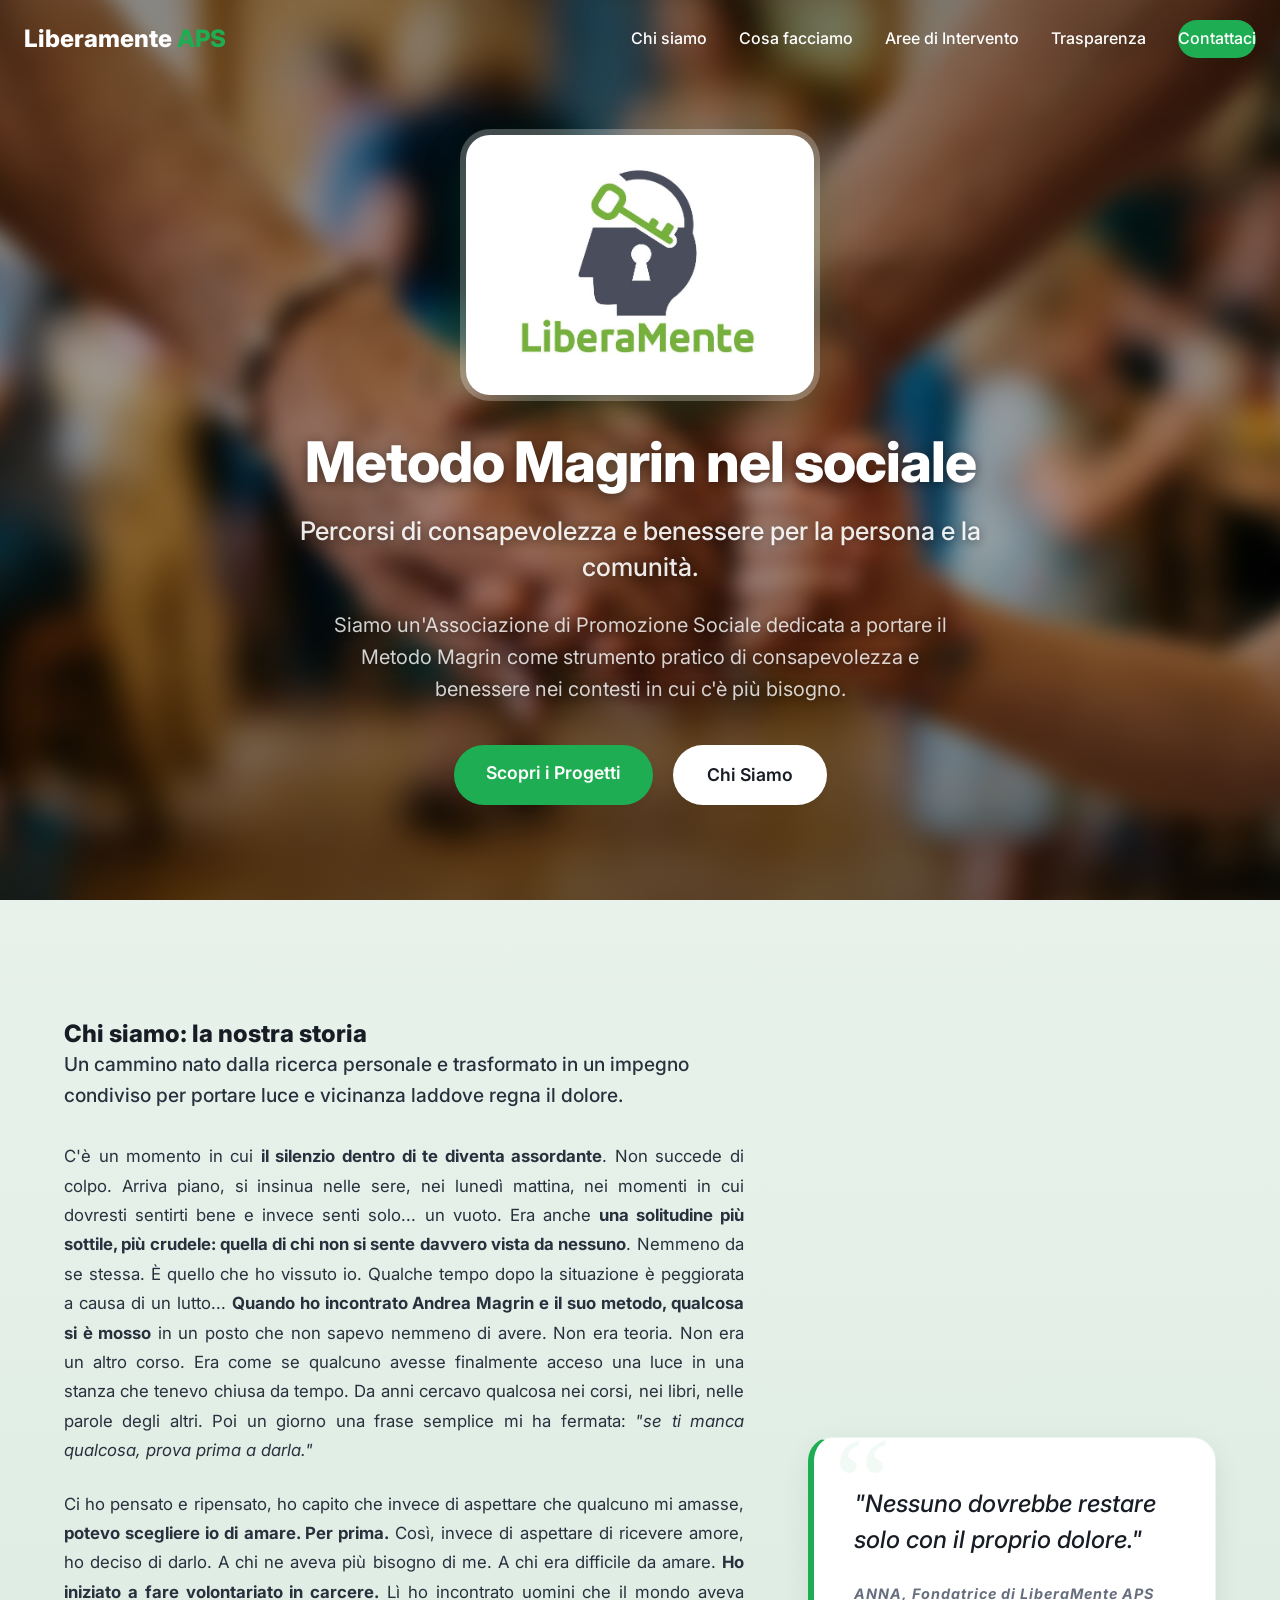
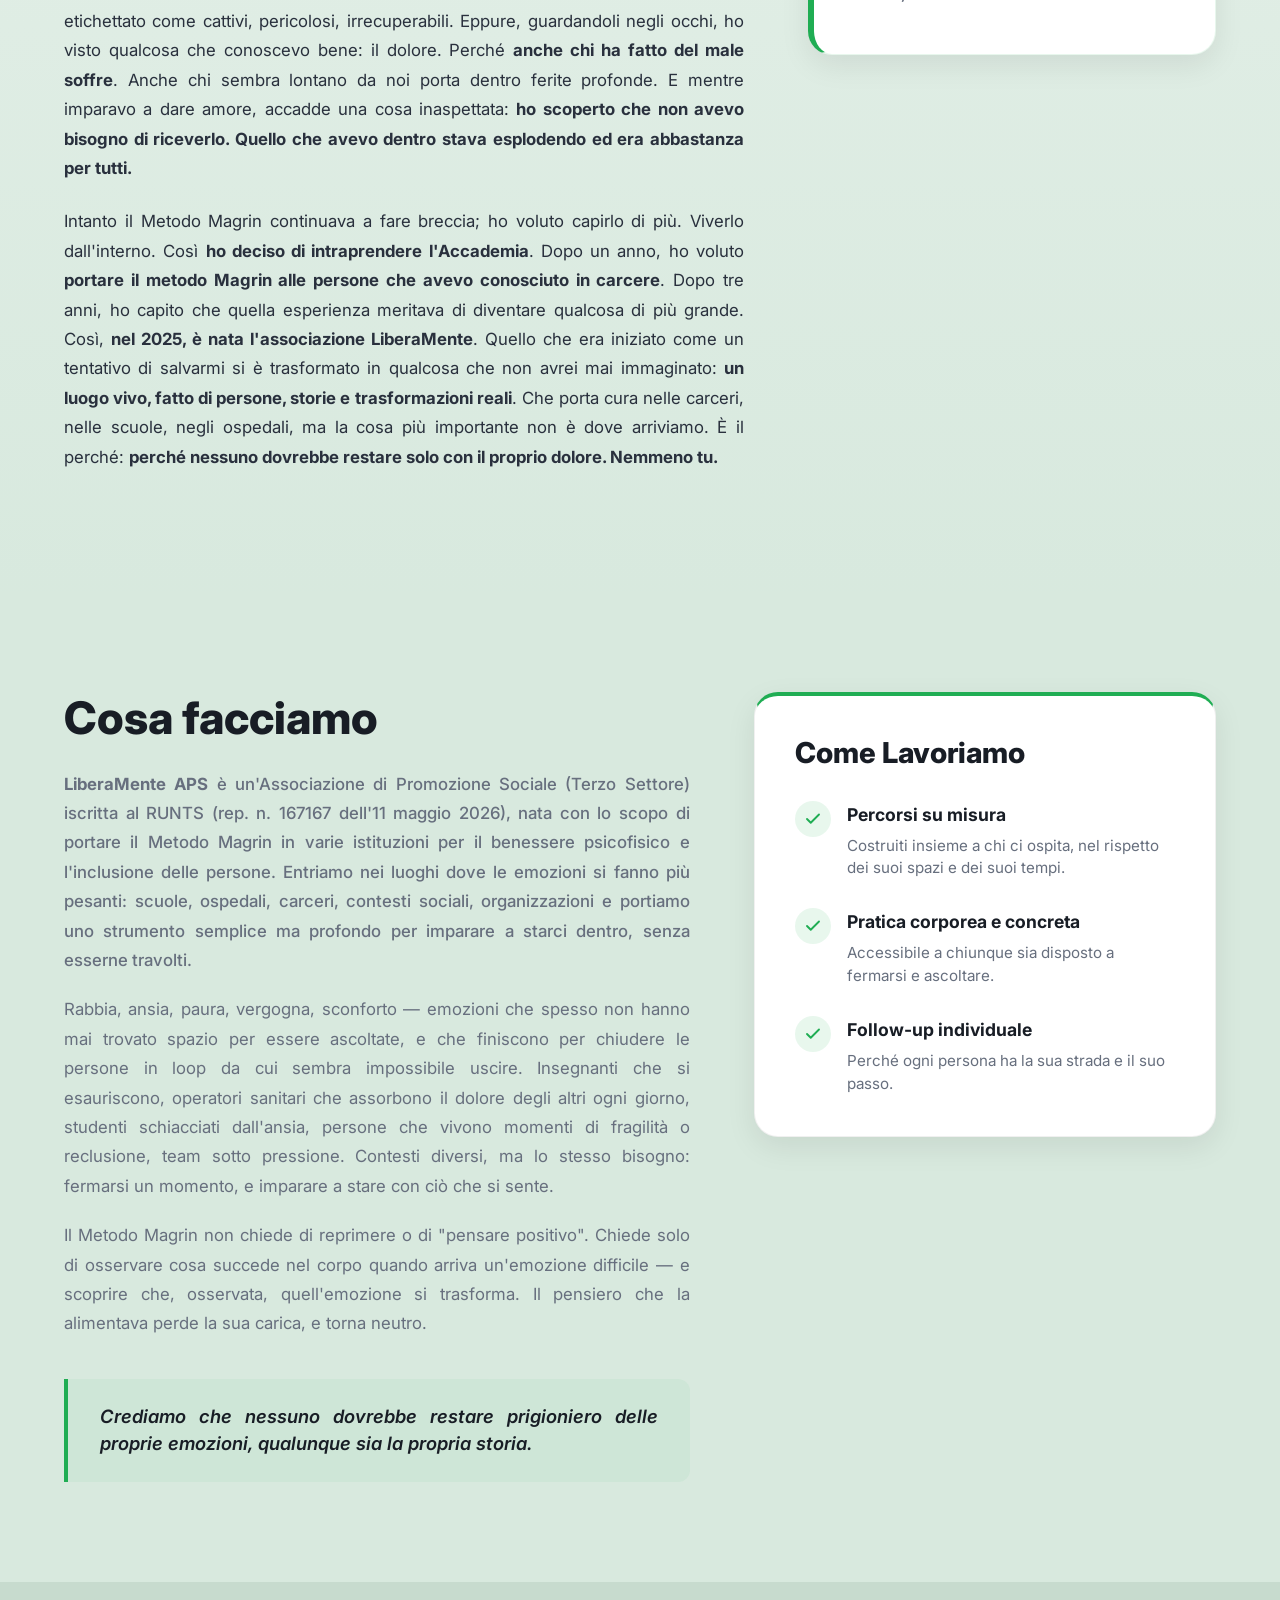
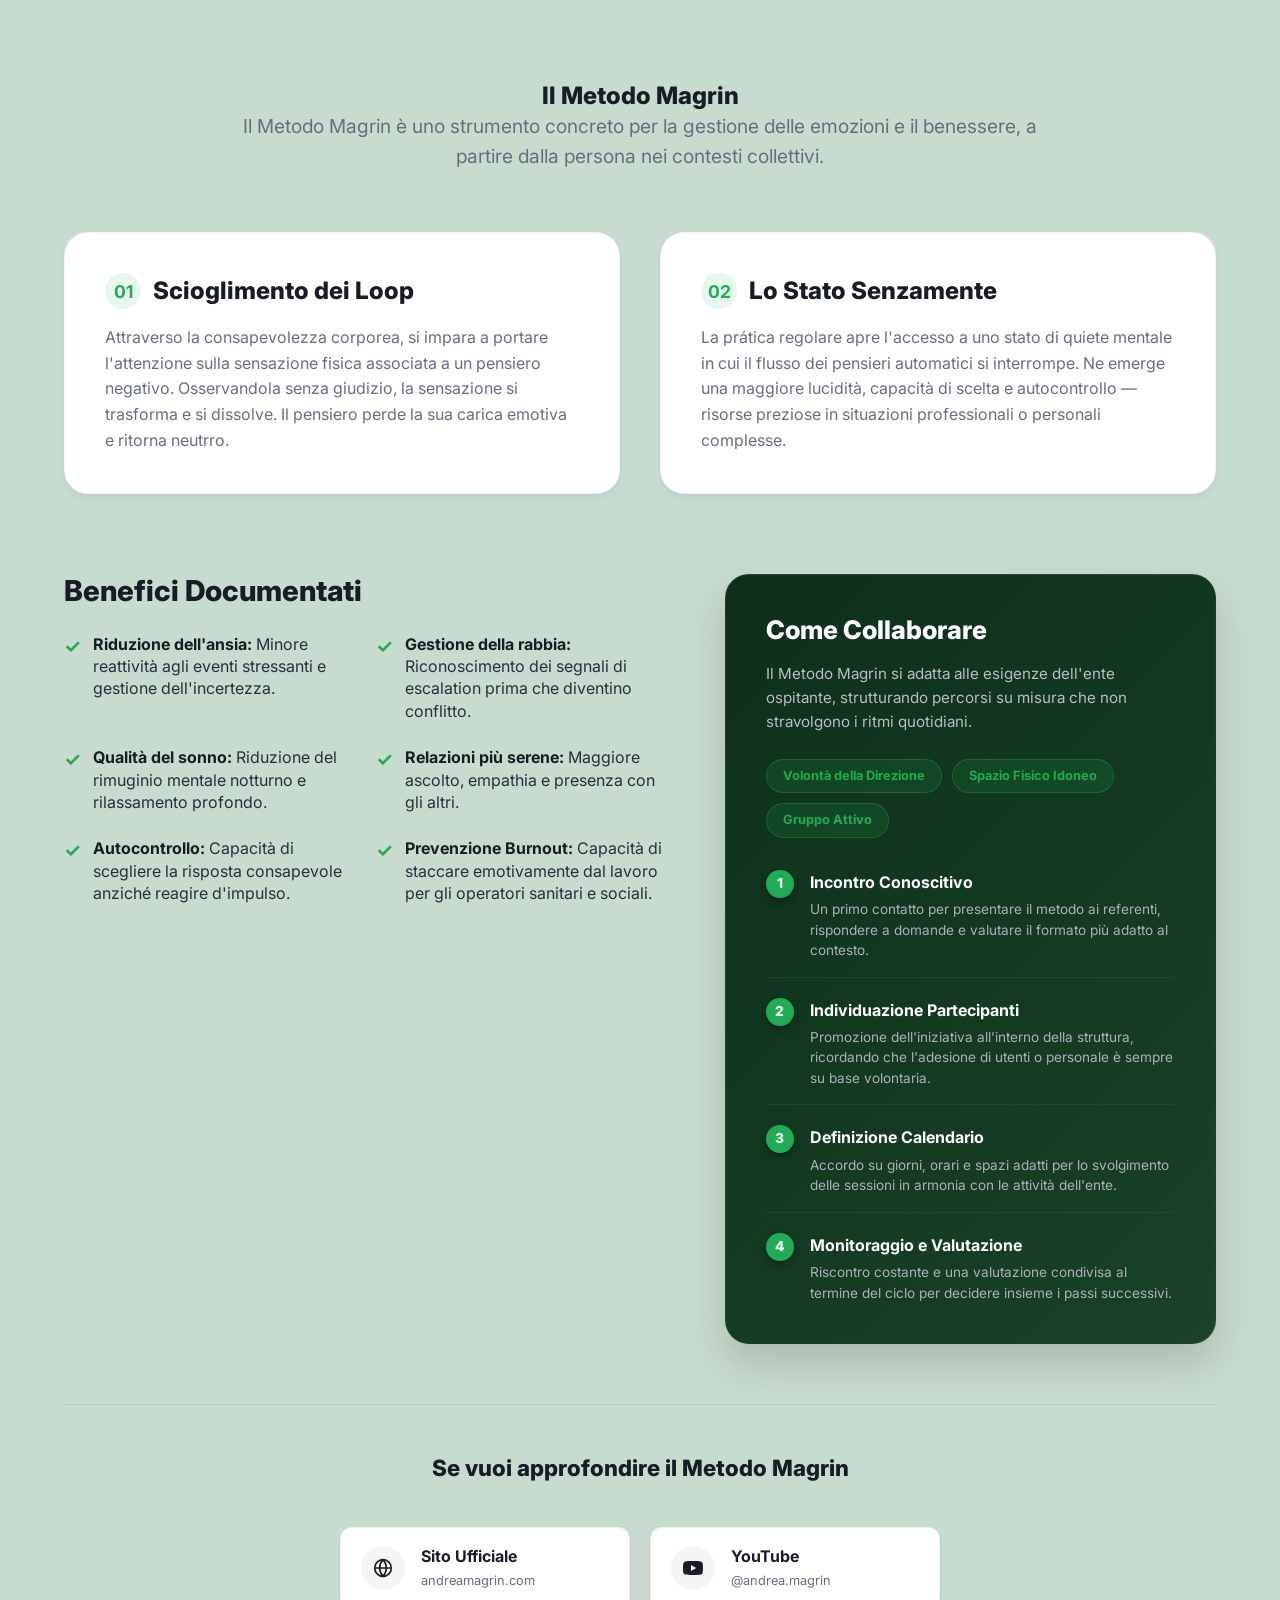
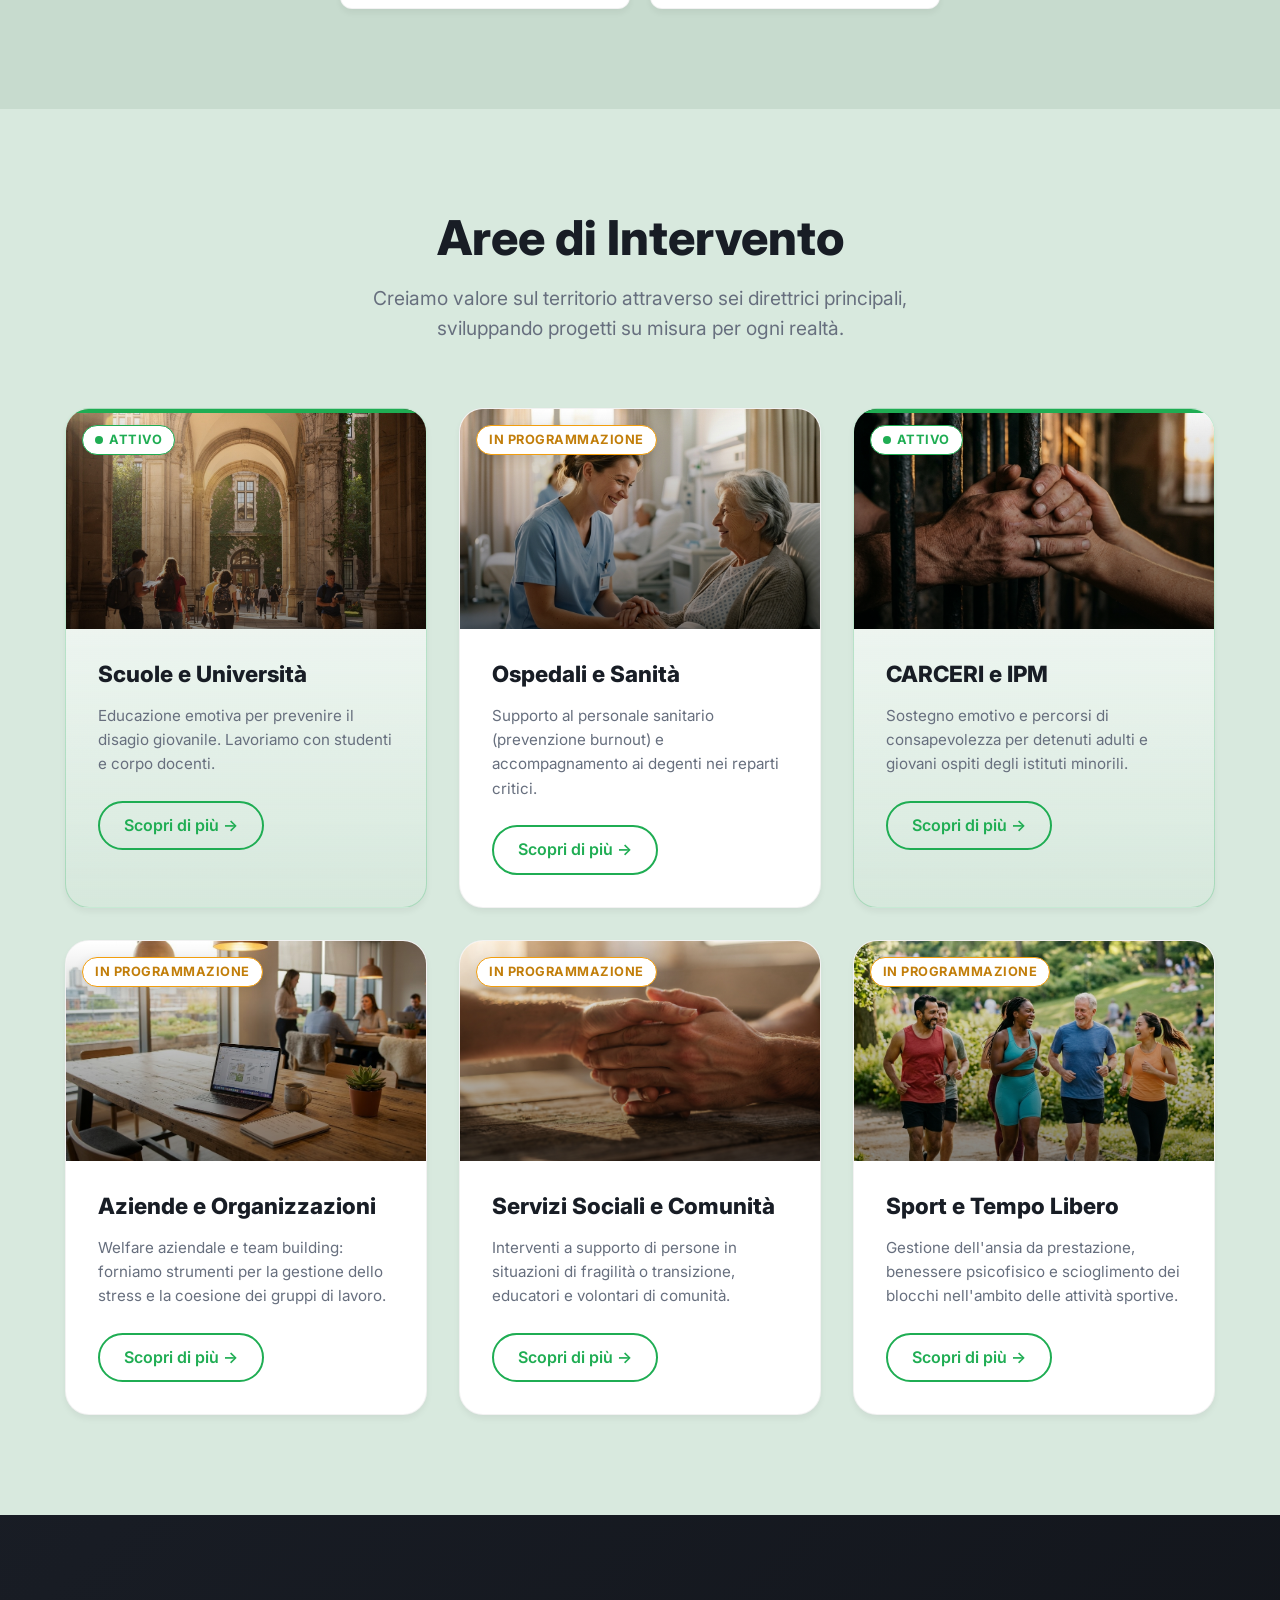
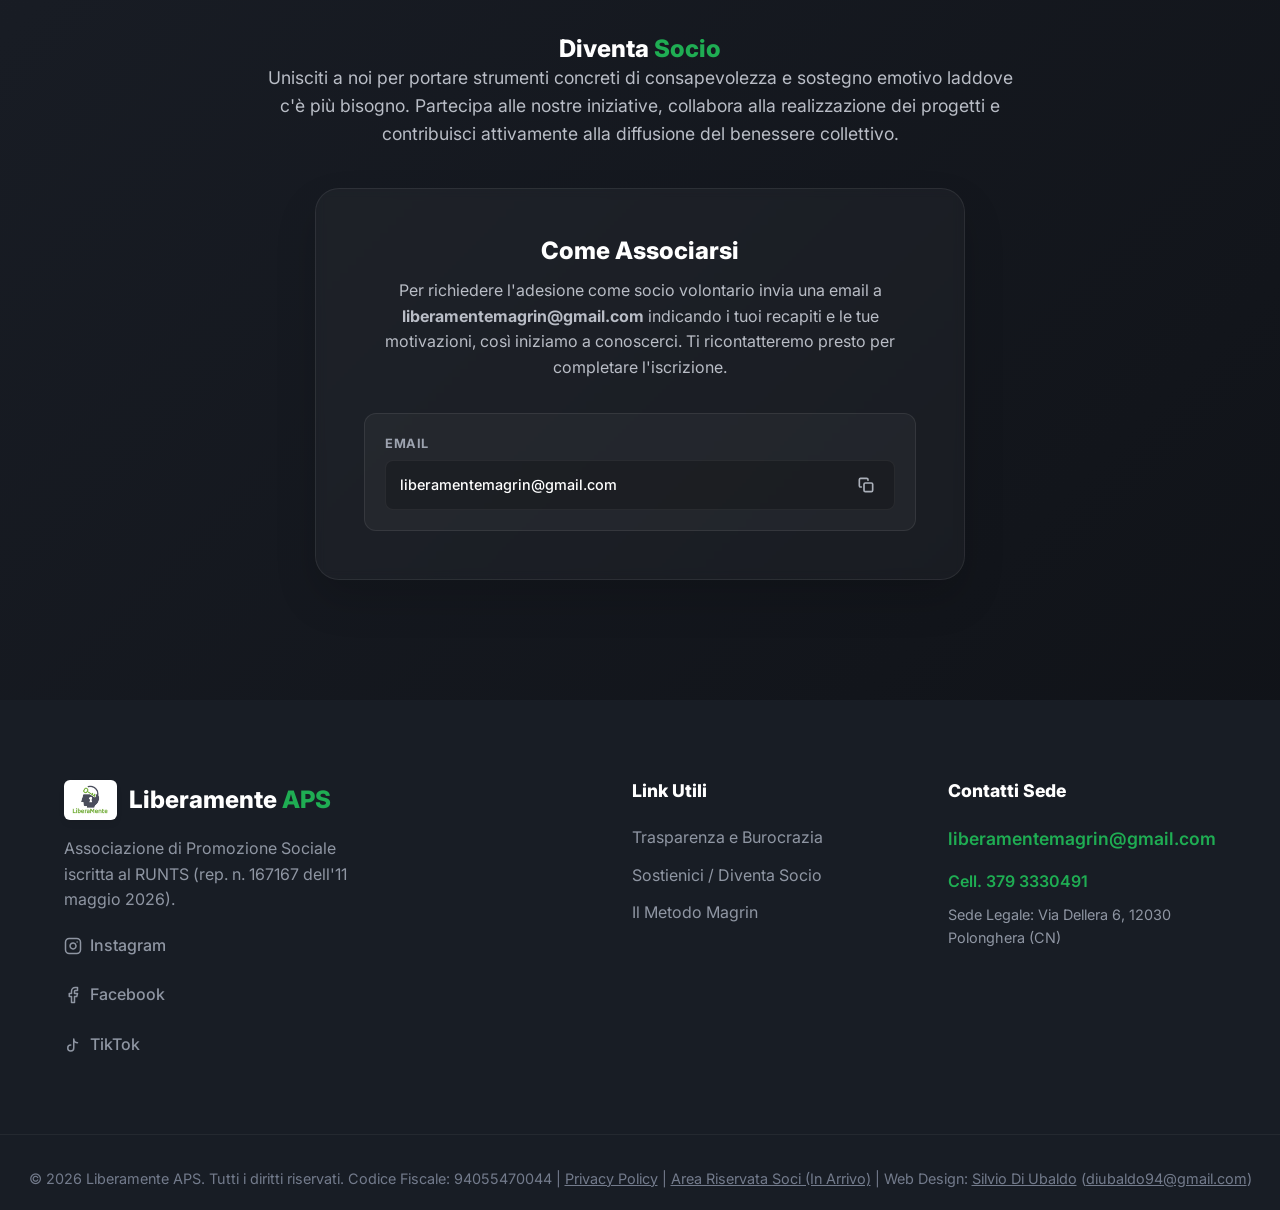
==== commit 7d0f02ab: "background color green darker" ====
--- a/index.html
+++ b/index.html
@@ -10,7 +10,7 @@
     <link rel="preconnect" href="https://fonts.googleapis.com">
     <link rel="preconnect" href="https://fonts.gstatic.com" crossorigin>
     <link href="https://fonts.googleapis.com/css2?family=Inter:wght@300;400;500;700;800&display=swap" rel="stylesheet">
-    <link rel="stylesheet" href="style.css?v=1.5.39008872">
+    <link rel="stylesheet" href="style.css?v=1.5.f3a592ec">
     <link rel="icon" type="image/jpeg" href="images/logo_aps.jpeg">
     <link rel="canonical" href="https://liberamenteaps.com/">
 
--- a/style.css
+++ b/style.css
@@ -3,7 +3,7 @@
     --primary-color: hsl(142, 70%, 40%);
     /* Vibrant Green */
     --primary-color-hover: hsl(142, 70%, 32%);
-    --bg-light: hsl(142, 20%, 97.5%);
+    --bg-light: hsl(142, 28%, 88%);
     --bg-dark: hsl(220, 20%, 12%);
     /* Charcoal Dark */
     --text-main: hsl(220, 20%, 20%);
@@ -496,7 +496,7 @@
 }
 
 .section-gray {
-    background: hsl(142, 16%, 95%);
+    background: hsl(142, 22%, 82%);
 }
 
 .text-center {
@@ -605,7 +605,7 @@
 
 /* --- Internal Pages (Progetti/Trasparenza) --- */
 .page-header {
-    background: linear-gradient(135deg, hsl(142, 20%, 98%) 0%, hsl(142, 25%, 95%) 100%);
+    background: linear-gradient(135deg, hsl(142, 28%, 92%) 0%, hsl(142, 24%, 85%) 100%);
     color: var(--bg-dark);
     padding: 160px 0 80px;
     text-align: center;
@@ -952,7 +952,7 @@
 
 /* --- Storia Section --- */
 #chi-siamo {
-    background: linear-gradient(180deg, hsl(142, 25%, 98%) 0%, var(--bg-light) 100%);
+    background: linear-gradient(180deg, hsl(142, 28%, 93%) 0%, var(--bg-light) 100%);
     padding: 120px 0;
 }
 
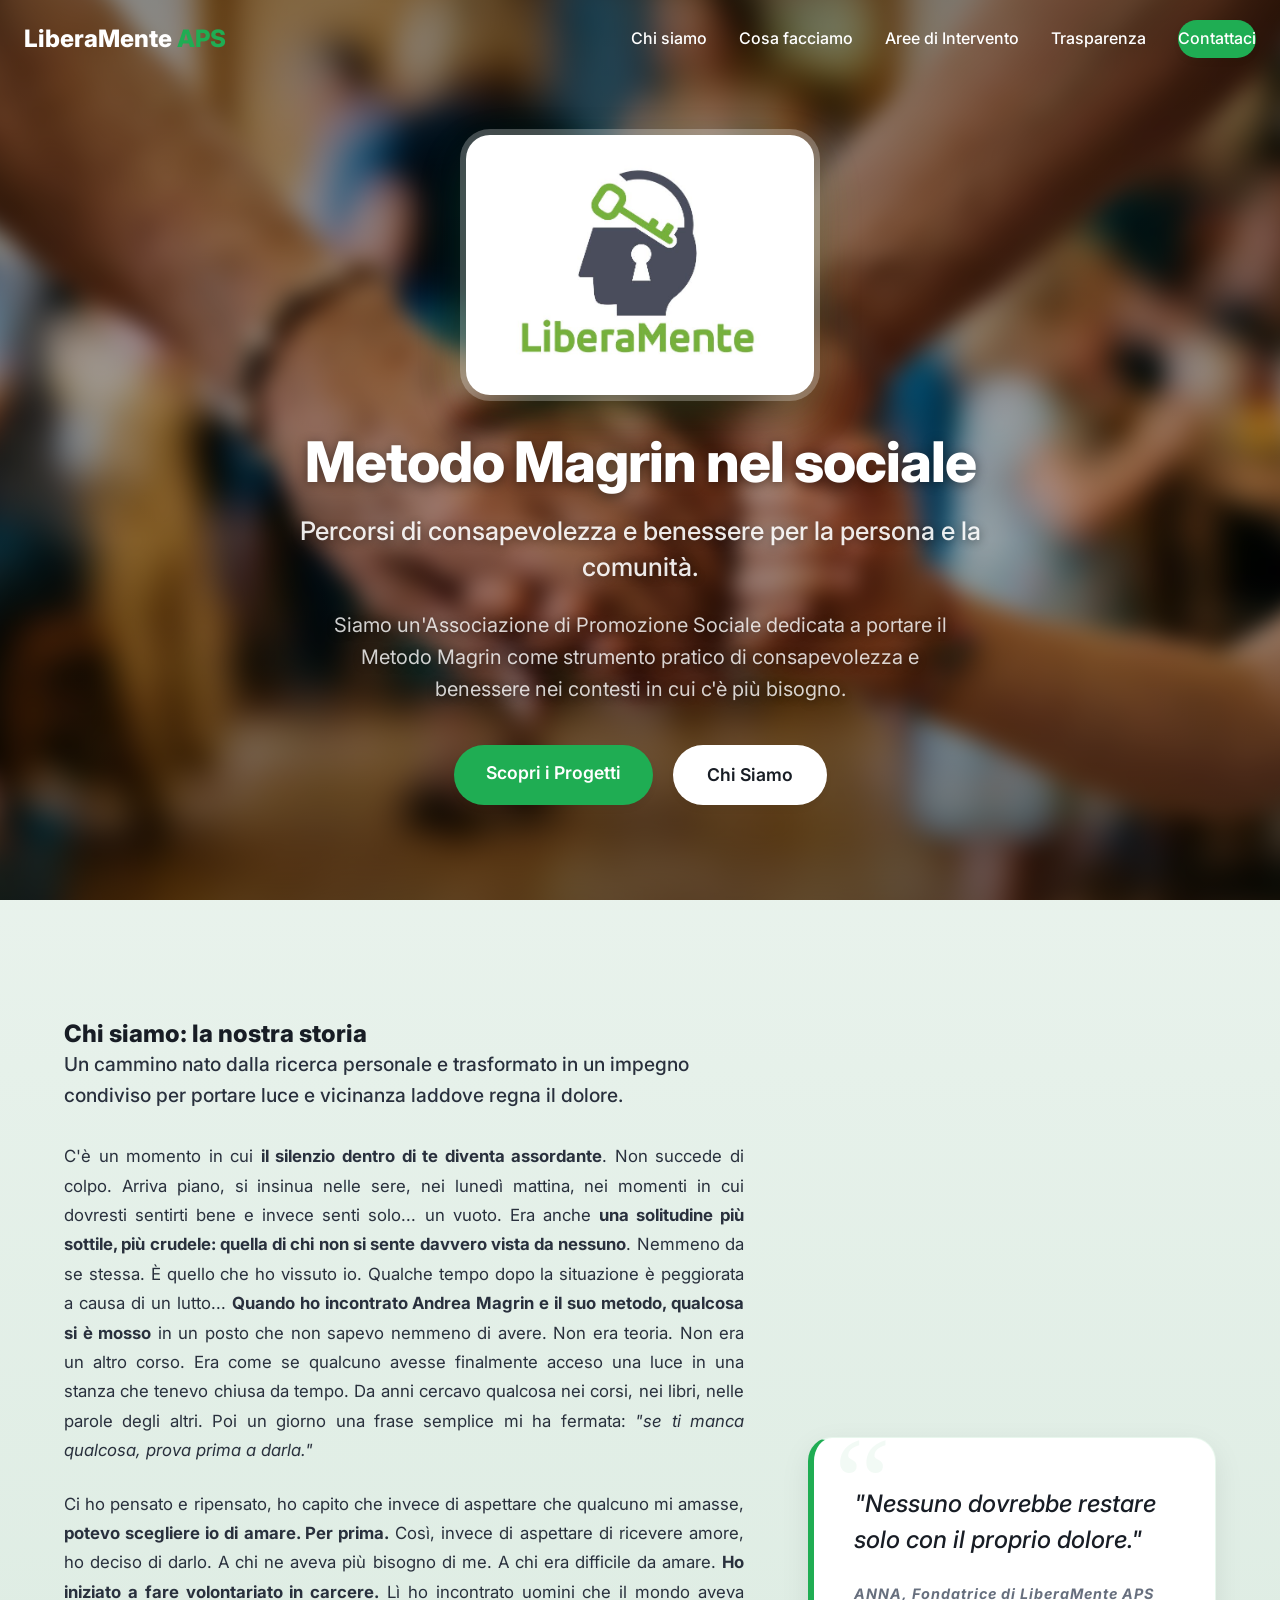
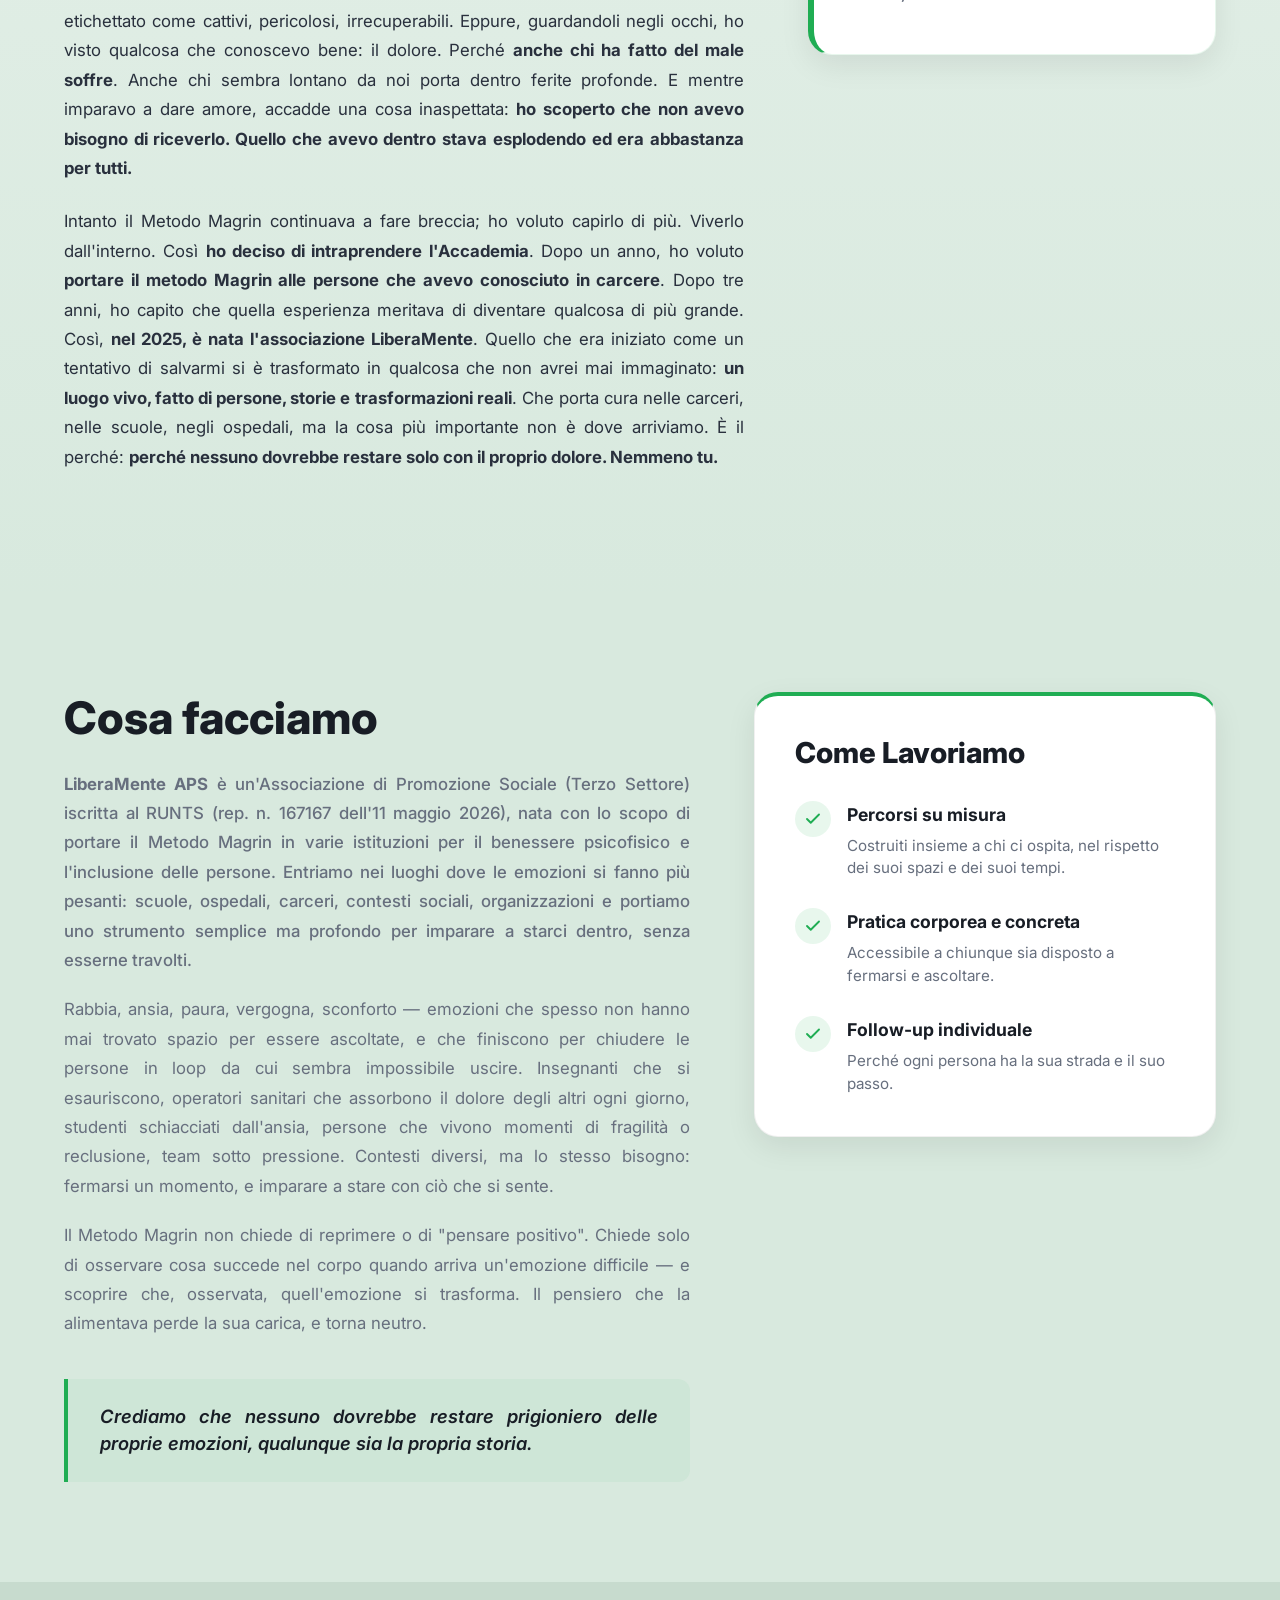
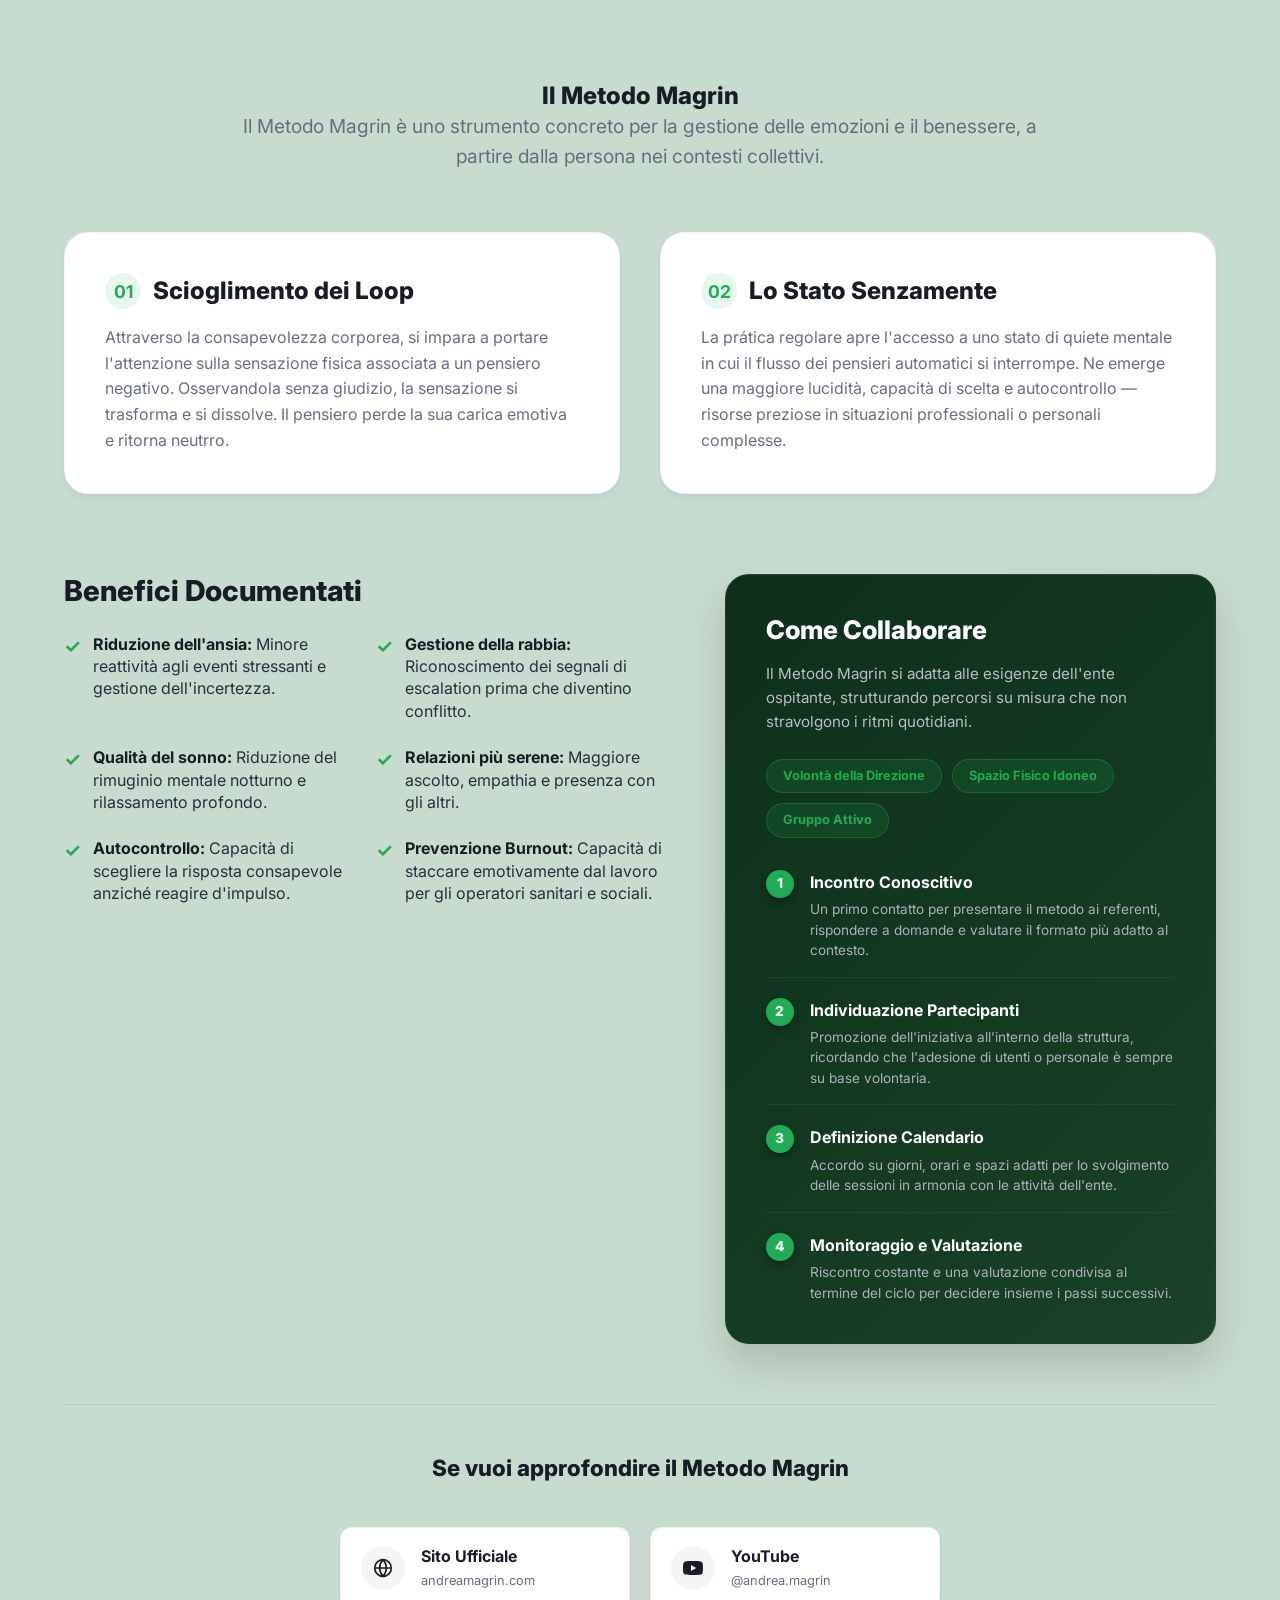
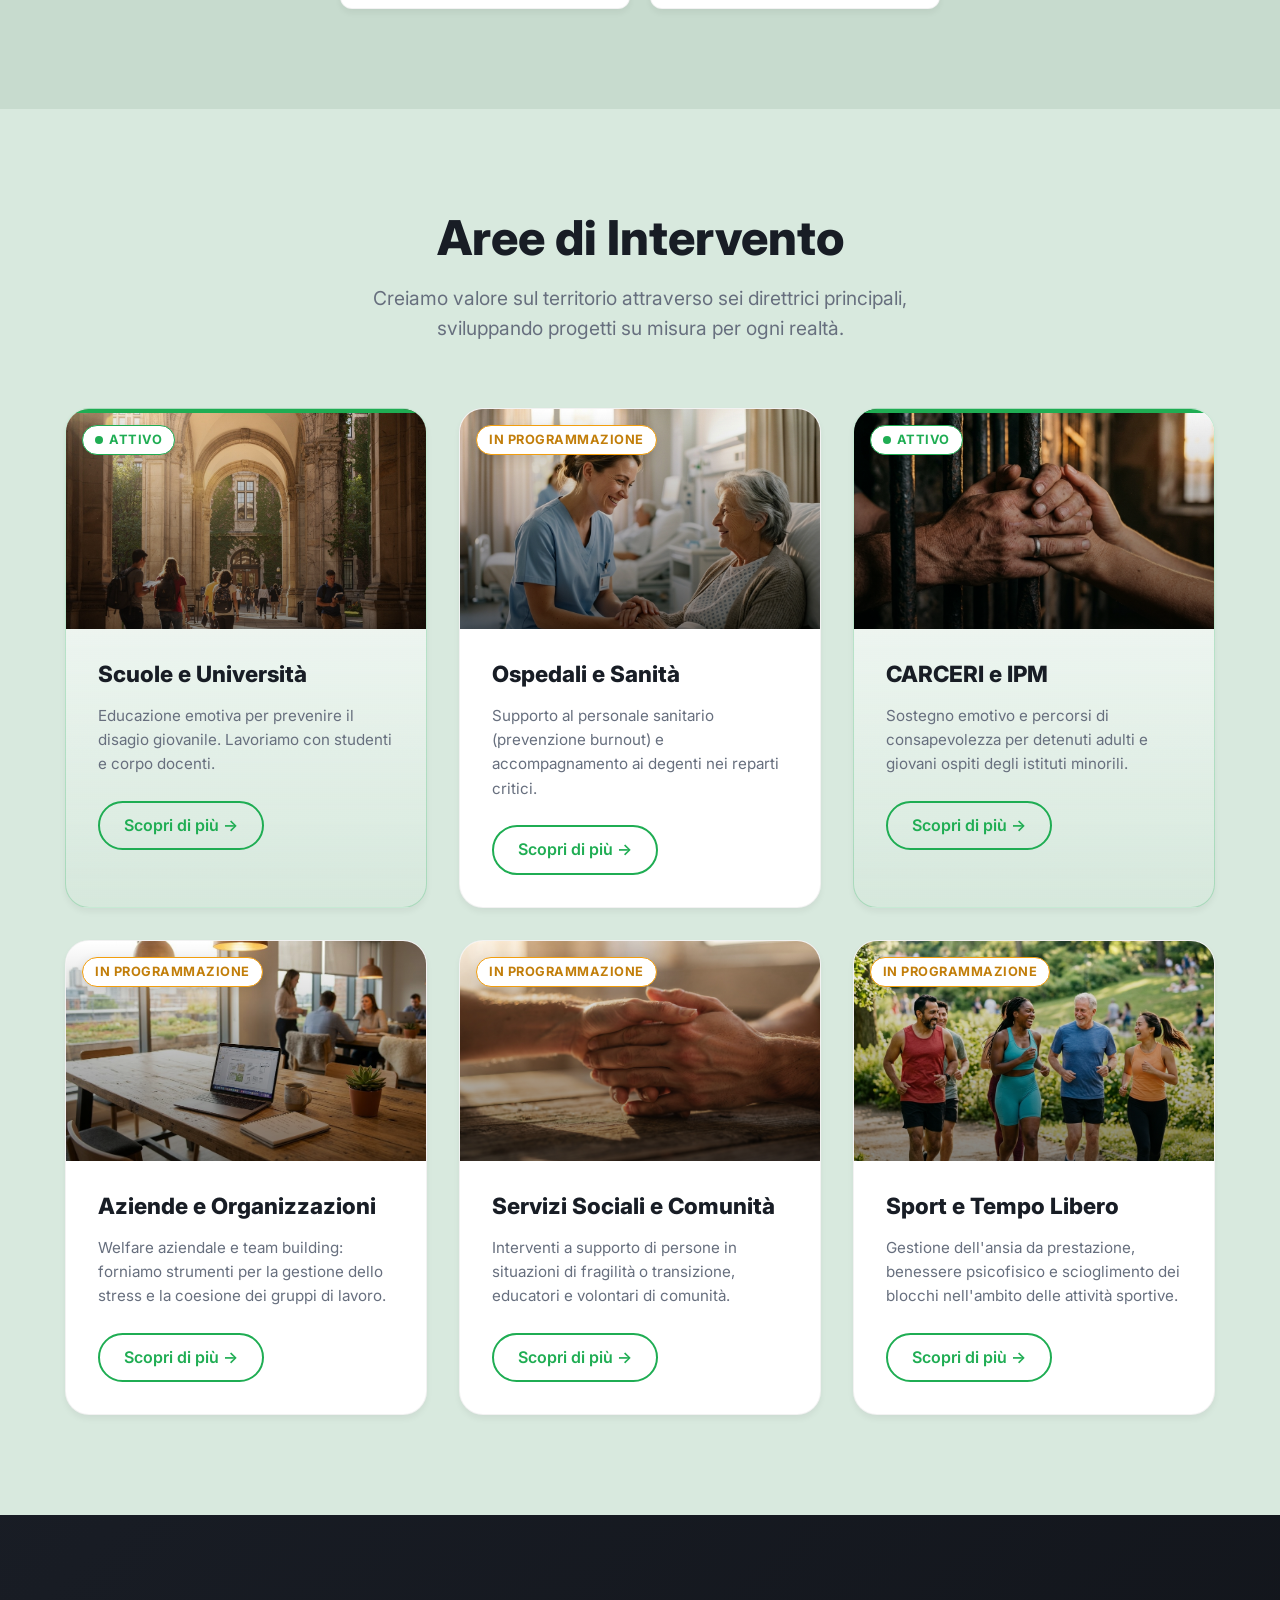
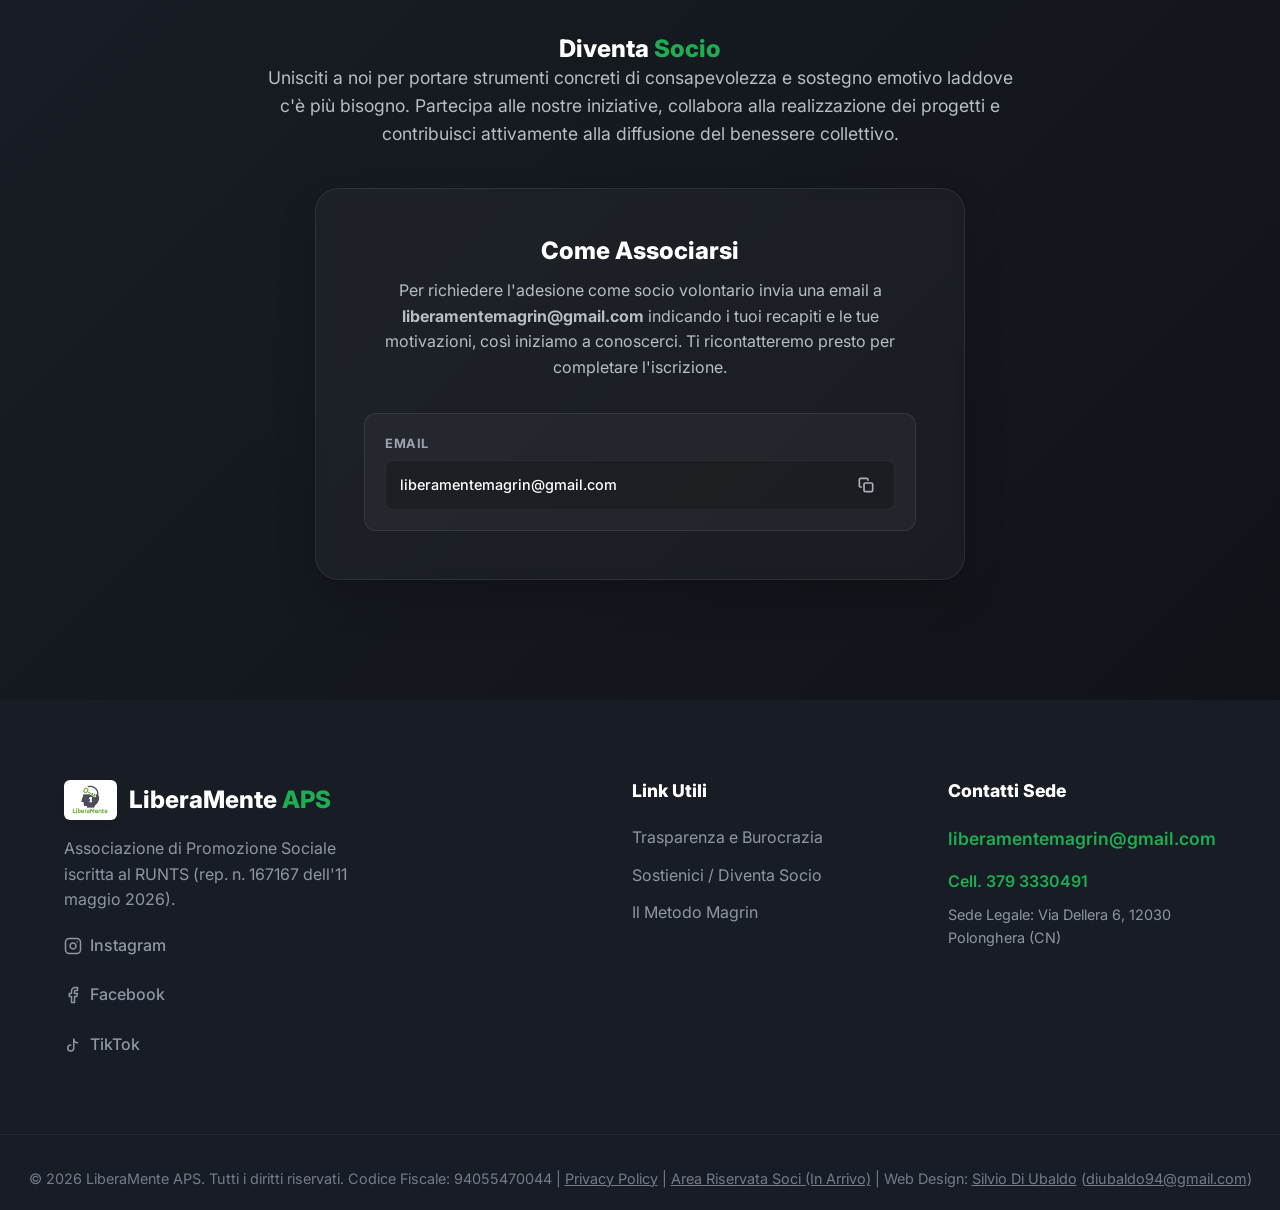
==== commit 0ab91dc4: "m letter now capital in text" ====
--- a/index.html
+++ b/index.html
@@ -4,9 +4,9 @@
 <head>
     <meta charset="UTF-8">
     <meta name="viewport" content="width=device-width, initial-scale=1.0">
-    <title>Liberamente APS - Promozione Sociale e Benessere</title>
+    <title>LiberaMente APS - Promozione Sociale e Benessere</title>
     <meta name="description"
-        content="Sito ufficiale di Liberamente APS. Interventi nel sociale, scuole, carceri e aziende per promuovere il benessere psicofisico e l'inclusione.">
+        content="Sito ufficiale di LiberaMente APS. Interventi nel sociale, scuole, carceri e aziende per promuovere il benessere psicofisico e l'inclusione.">
     <link rel="preconnect" href="https://fonts.googleapis.com">
     <link rel="preconnect" href="https://fonts.gstatic.com" crossorigin>
     <link href="https://fonts.googleapis.com/css2?family=Inter:wght@300;400;500;700;800&display=swap" rel="stylesheet">
@@ -17,17 +17,17 @@
     <!-- Open Graph / Facebook -->
     <meta property="og:type" content="website">
     <meta property="og:url" content="https://liberamenteaps.com/">
-    <meta property="og:title" content="Liberamente APS - Promozione Sociale e Benessere">
+    <meta property="og:title" content="LiberaMente APS - Promozione Sociale e Benessere">
     <meta property="og:description"
-        content="Sito ufficiale di Liberamente APS. Interventi nel sociale, scuole, carceri e aziende per promuovere il benessere psicofisico e l'inclusione.">
+        content="Sito ufficiale di LiberaMente APS. Interventi nel sociale, scuole, carceri e aziende per promuovere il benessere psicofisico e l'inclusione.">
     <meta property="og:image" content="https://liberamenteaps.com/images/intro.jpg">
 
     <!-- Twitter -->
     <meta property="twitter:card" content="summary_large_image">
     <meta property="twitter:url" content="https://liberamenteaps.com/">
-    <meta property="twitter:title" content="Liberamente APS - Promozione Sociale e Benessere">
+    <meta property="twitter:title" content="LiberaMente APS - Promozione Sociale e Benessere">
     <meta property="twitter:description"
-        content="Sito ufficiale di Liberamente APS. Interventi nel sociale, scuole, carceri e aziende per promuovere il benessere psicofisico e l'inclusione.">
+        content="Sito ufficiale di LiberaMente APS. Interventi nel sociale, scuole, carceri e aziende per promuovere il benessere psicofisico e l'inclusione.">
     <meta property="twitter:image" content="https://liberamenteaps.com/images/intro.jpg">
 
     <!-- Structured Data JSON-LD -->
@@ -35,7 +35,7 @@
     {
       "@context": "https://schema.org",
       "@type": "NGO",
-      "name": "Liberamente APS",
+      "name": "LiberaMente APS",
       "url": "https://liberamenteaps.com/",
       "logo": "https://liberamenteaps.com/images/logo_aps.jpeg",
       "description": "Siamo un'Associazione di Promozione Sociale dedicata a portare il Metodo Magrin come strumento pratico di consapevolezza e benessere nei contesti in cui c'è più bisogno.",
@@ -56,7 +56,7 @@
 <body class="home-page">
     <header class="navbar" id="navbar">
     <a href="index.html" class="logo">
-        <span>Liberamente <span class="accent">APS</span></span>
+        <span>LiberaMente <span class="accent">APS</span></span>
     </a>
     <button class="menu-toggle" id="menuToggle" aria-label="Apri menu">
         <span class="hamburger"></span>
@@ -78,7 +78,7 @@
         <div class="container hero-container">
             <div class="hero-content reveal-up">
                 <div class="hero-logo-wrapper">
-                    <img src="images/logo_aps.jpeg" alt="Logo Liberamente APS" class="hero-logo-img">
+                    <img src="images/logo_aps.jpeg" alt="Logo LiberaMente APS" class="hero-logo-img">
                 </div>
                 <h1>Metodo Magrin nel sociale<br><span class="hero-subheading">Percorsi di consapevolezza e benessere
                         per la persona e la comunità.</span></h1>
@@ -482,8 +482,8 @@
     <div class="container footer-content">
         <div class="footer-col">
             <div class="logo">
-                <img src="images/logo_aps.jpeg" alt="Logo Liberamente APS" class="logo-img">
-                <span>Liberamente <span class="accent">APS</span></span>
+                <img src="images/logo_aps.jpeg" alt="Logo LiberaMente APS" class="logo-img">
+                <span>LiberaMente <span class="accent">APS</span></span>
             </div>
             <p class="footer-desc">Associazione di Promozione Sociale iscritta al RUNTS (rep. n. 167167 dell'11 maggio 2026).</p>
             <div class="footer-social-links">
@@ -523,7 +523,7 @@
         </div>
     </div>
     <div class="footer-bottom">
-        <p>&copy; 2026 Liberamente APS. Tutti i diritti riservati. Codice Fiscale: 94055470044 | <a href="privacy.html" style="color: inherit; text-decoration: underline;">Privacy Policy</a> | <a href="#" style="color: inherit; text-decoration: underline;">Area Riservata Soci (In Arrivo)</a> | Web Design: <a href="https://www.linkedin.com/in/silvio-diubaldo/" target="_blank" rel="noopener" style="color: inherit; text-decoration: underline;">Silvio Di Ubaldo</a> (<a href="mailto:diubaldo94@gmail.com" style="color: inherit; text-decoration: underline;">diubaldo94@gmail.com</a>)</p>
+        <p>&copy; 2026 LiberaMente APS. Tutti i diritti riservati. Codice Fiscale: 94055470044 | <a href="privacy.html" style="color: inherit; text-decoration: underline;">Privacy Policy</a> | <a href="#" style="color: inherit; text-decoration: underline;">Area Riservata Soci (In Arrivo)</a> | Web Design: <a href="https://www.linkedin.com/in/silvio-diubaldo/" target="_blank" rel="noopener" style="color: inherit; text-decoration: underline;">Silvio Di Ubaldo</a> (<a href="mailto:diubaldo94@gmail.com" style="color: inherit; text-decoration: underline;">diubaldo94@gmail.com</a>)</p>
     </div>
 </footer>
 
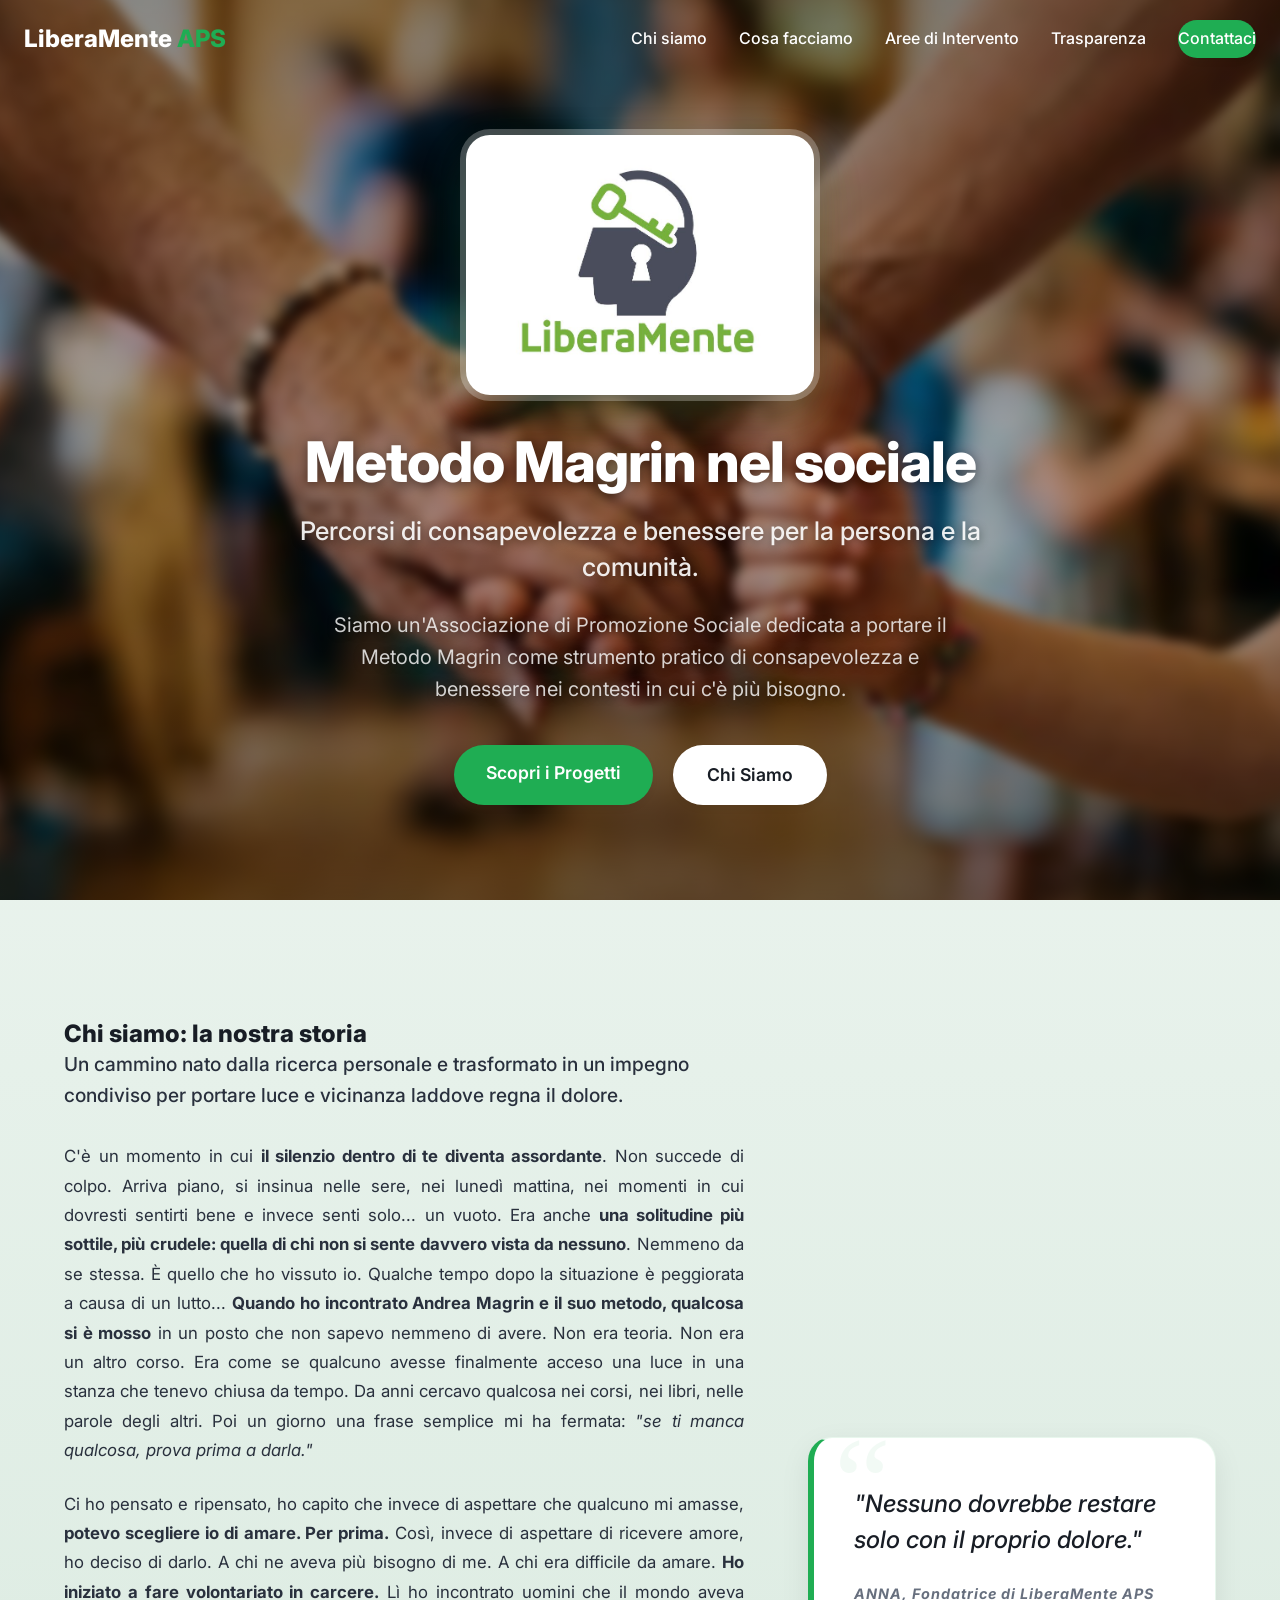
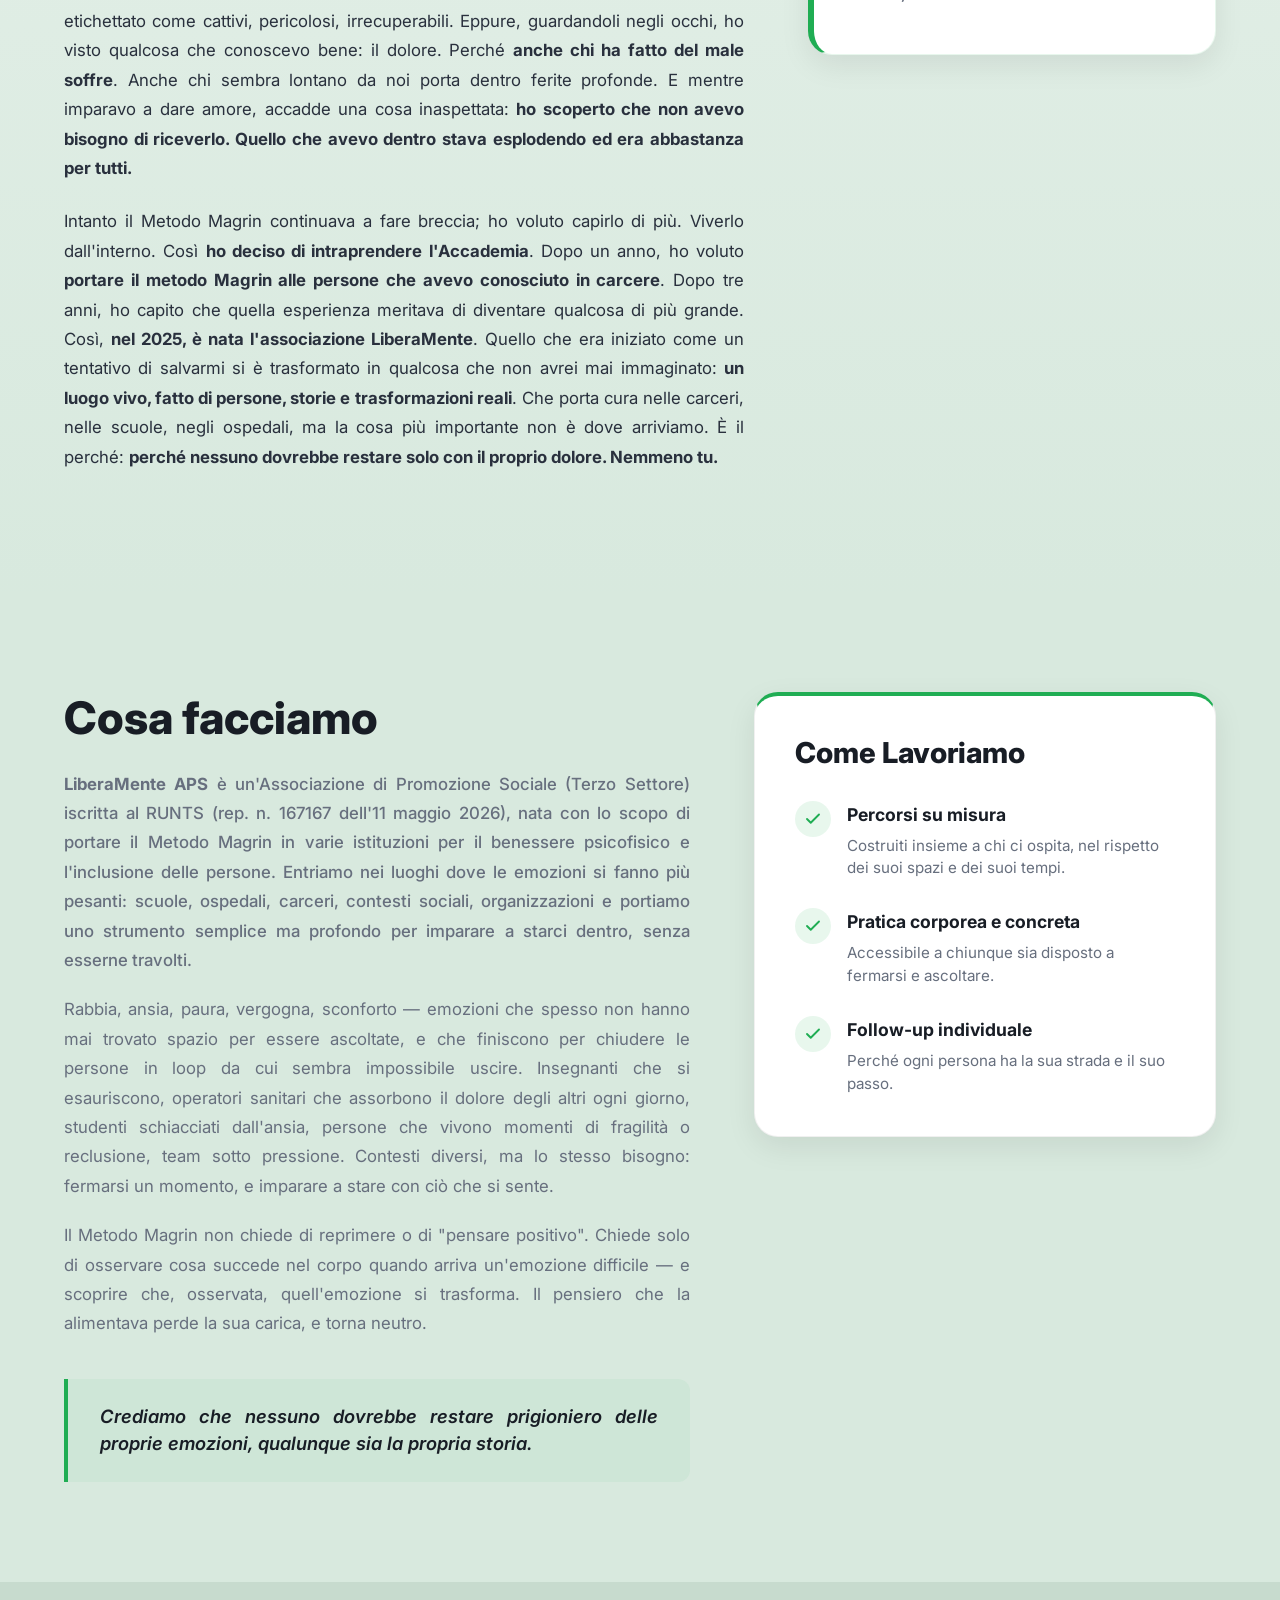
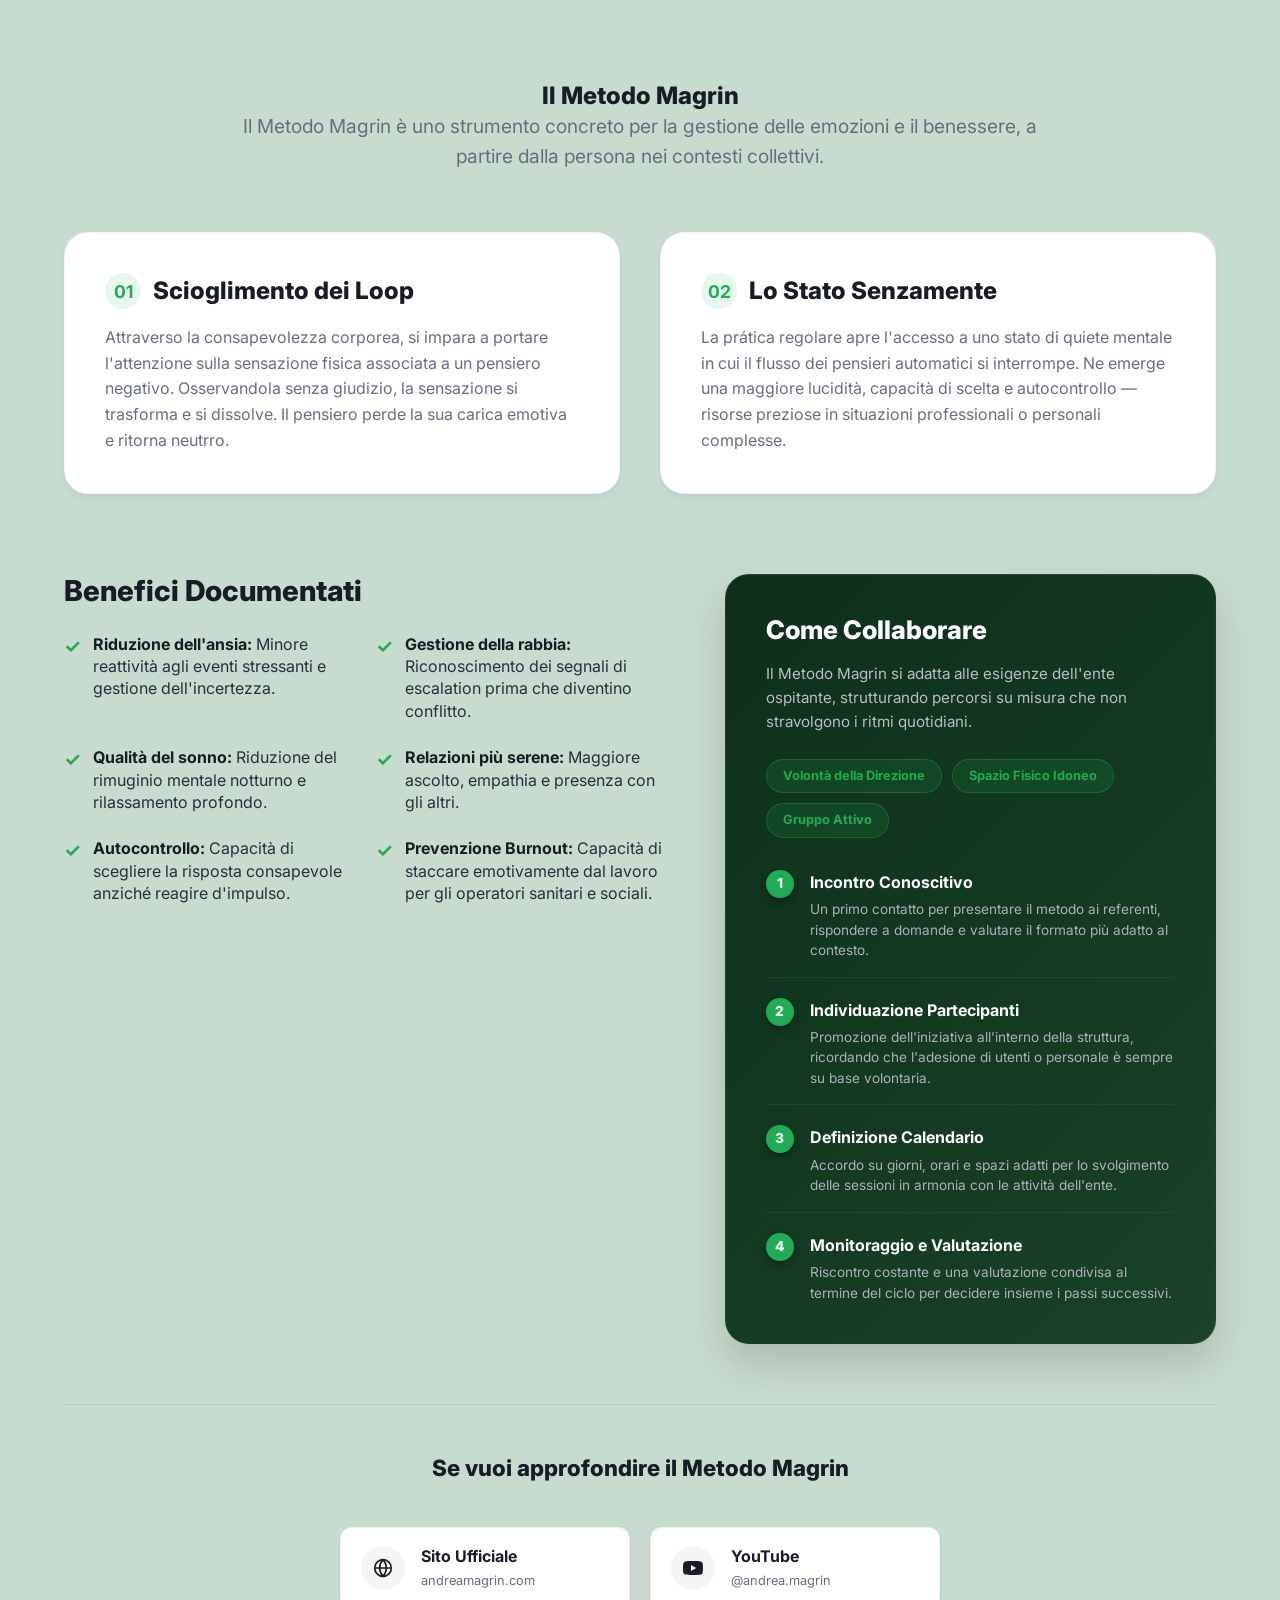
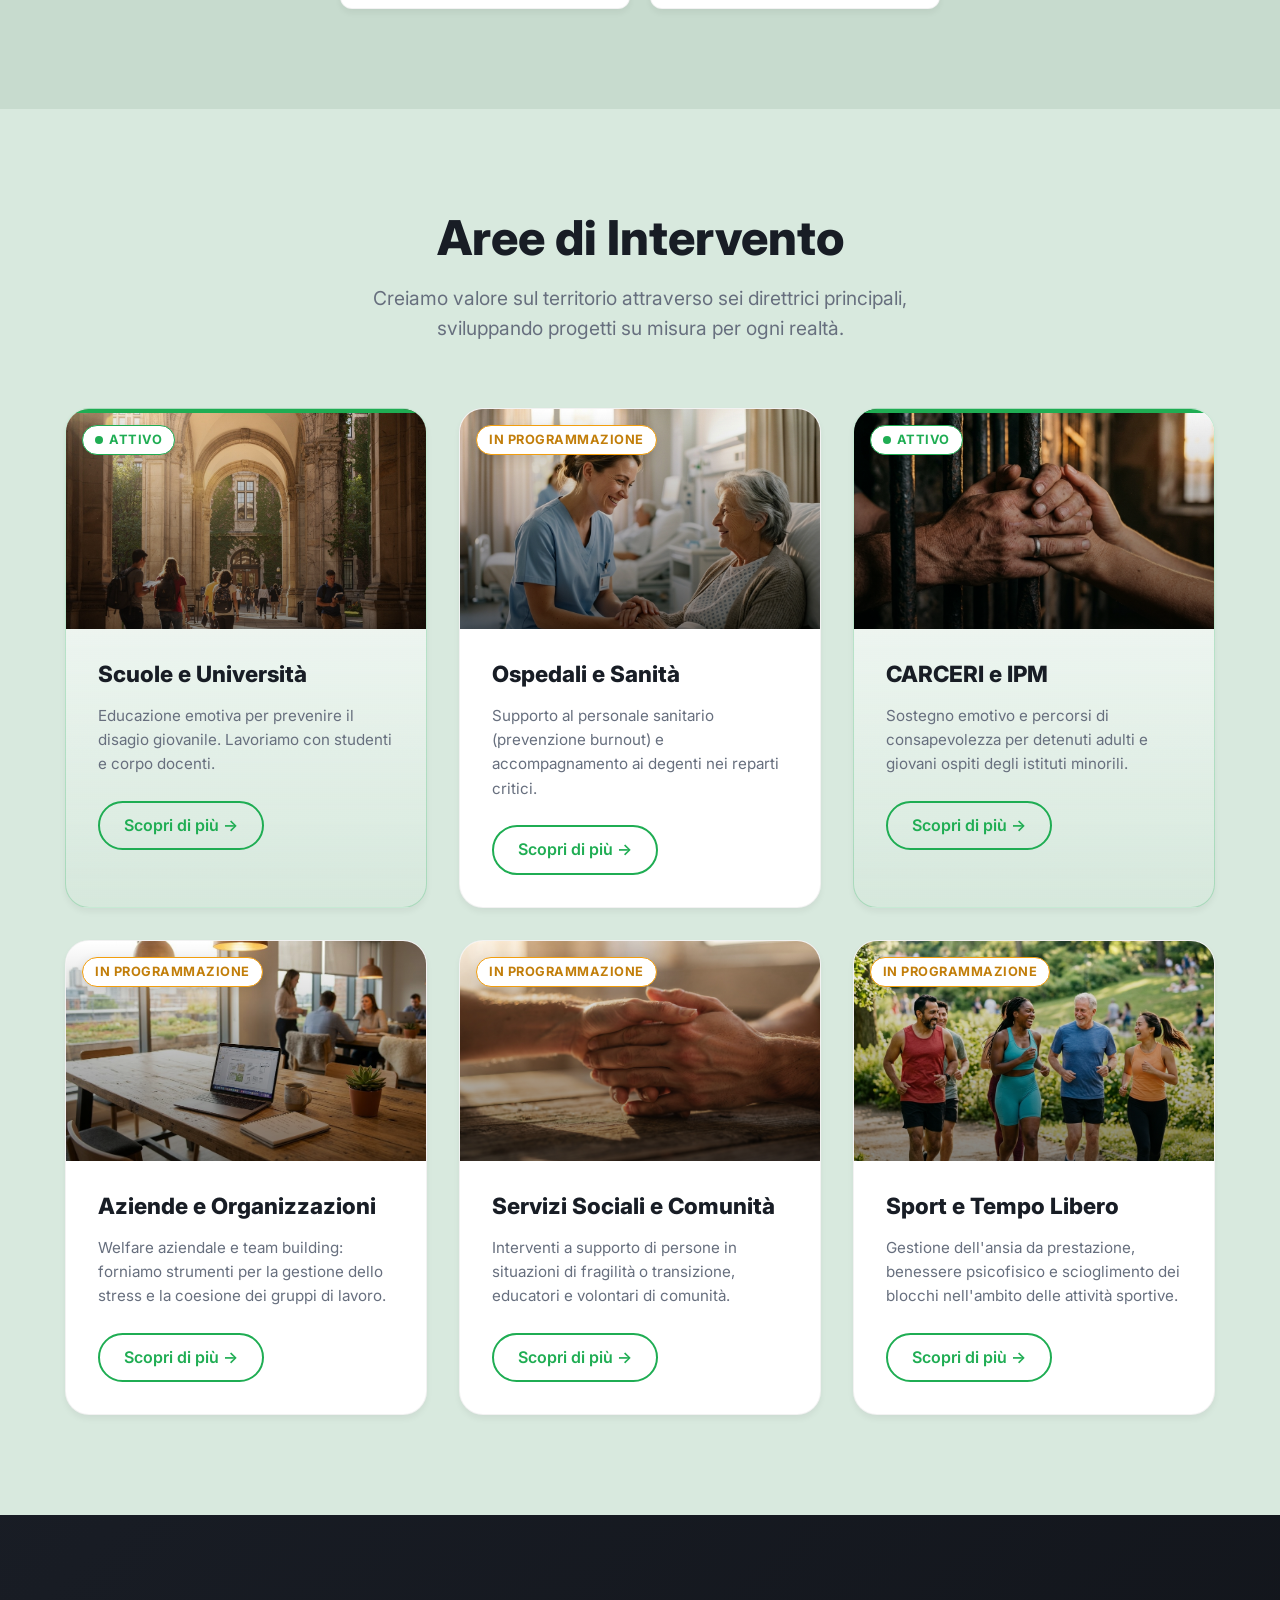
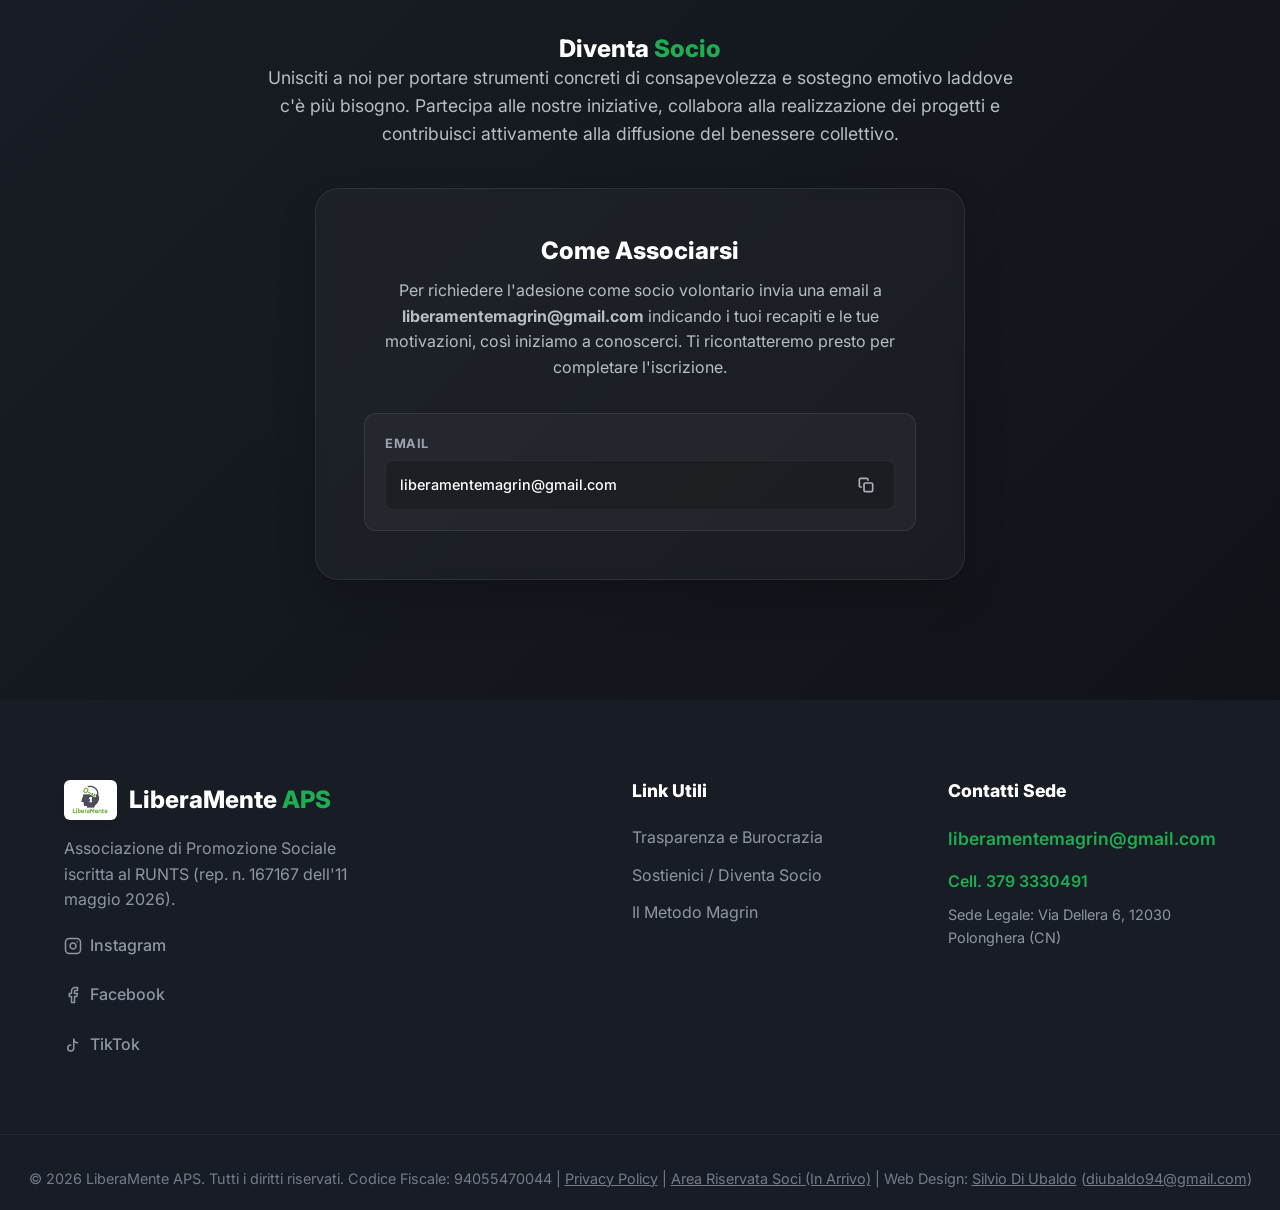
==== commit d3273035: "reduced blurness of background hero image" ====
--- a/index.html
+++ b/index.html
@@ -10,7 +10,7 @@
     <link rel="preconnect" href="https://fonts.googleapis.com">
     <link rel="preconnect" href="https://fonts.gstatic.com" crossorigin>
     <link href="https://fonts.googleapis.com/css2?family=Inter:wght@300;400;500;700;800&display=swap" rel="stylesheet">
-    <link rel="stylesheet" href="style.css?v=1.5.f3a592ec">
+    <link rel="stylesheet" href="style.css?v=1.5.c77121e2">
     <link rel="icon" type="image/jpeg" href="images/logo_aps.jpeg">
     <link rel="canonical" href="https://liberamenteaps.com/">
 
--- a/style.css
+++ b/style.css
@@ -365,7 +365,7 @@
     left: -20px !important;
     width: calc(100% + 40px) !important;
     height: calc(100% + 40px) !important;
-    filter: brightness(0.85) blur(10px) !important;
+    filter: brightness(0.85) blur(5px) !important;
     transform: scale(1.05) !important;
     background-size: cover !important;
     background-position: center !important;
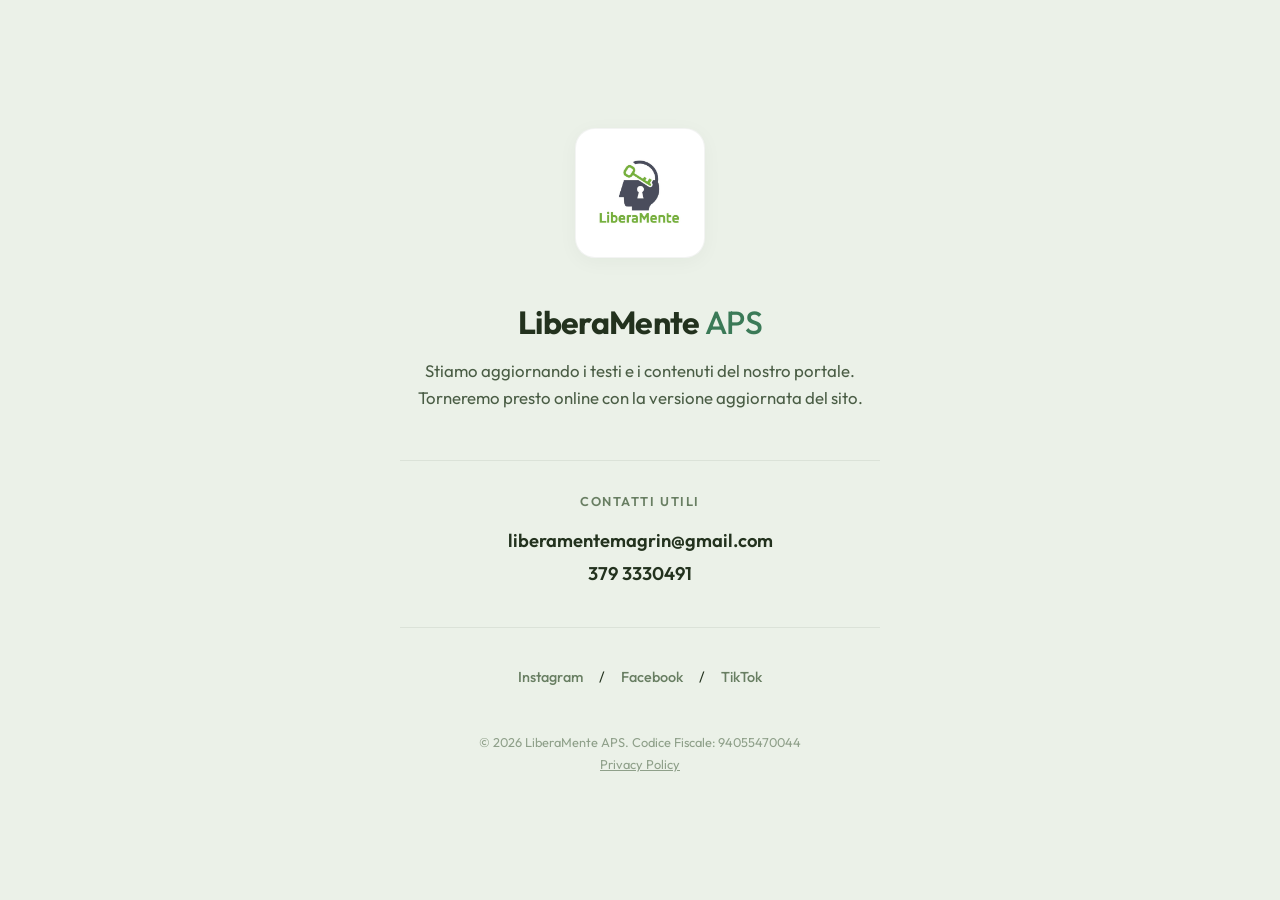
==== commit 5605b005: "set temporary site in construction" ====
--- a/index.html
+++ b/index.html
@@ -1,533 +1,159 @@
 <!DOCTYPE html>
 <html lang="it">
-
 <head>
     <meta charset="UTF-8">
     <meta name="viewport" content="width=device-width, initial-scale=1.0">
-    <title>LiberaMente APS - Promozione Sociale e Benessere</title>
-    <meta name="description"
-        content="Sito ufficiale di LiberaMente APS. Interventi nel sociale, scuole, carceri e aziende per promuovere il benessere psicofisico e l'inclusione.">
+    <title>LiberaMente APS</title>
+    <meta name="description" content="Sito ufficiale di LiberaMente APS. Stiamo aggiornando i testi del sito, torneremo presto online.">
+    <link rel="icon" type="image/jpeg" href="images/logo_aps.jpeg">
     <link rel="preconnect" href="https://fonts.googleapis.com">
     <link rel="preconnect" href="https://fonts.gstatic.com" crossorigin>
-    <link href="https://fonts.googleapis.com/css2?family=Inter:wght@300;400;500;700;800&display=swap" rel="stylesheet">
-    <link rel="stylesheet" href="style.css?v=1.5.c77121e2">
-    <link rel="icon" type="image/jpeg" href="images/logo_aps.jpeg">
-    <link rel="canonical" href="https://liberamenteaps.com/">
+    <link href="https://fonts.googleapis.com/css2?family=Outfit:wght@400;500;600;700&display=swap" rel="stylesheet">
+    <style>
+        * {
+            margin: 0;
+            padding: 0;
+            box-sizing: border-box;
+        }
 
-    <!-- Open Graph / Facebook -->
-    <meta property="og:type" content="website">
-    <meta property="og:url" content="https://liberamenteaps.com/">
-    <meta property="og:title" content="LiberaMente APS - Promozione Sociale e Benessere">
-    <meta property="og:description"
-        content="Sito ufficiale di LiberaMente APS. Interventi nel sociale, scuole, carceri e aziende per promuovere il benessere psicofisico e l'inclusione.">
-    <meta property="og:image" content="https://liberamenteaps.com/images/intro.jpg">
+        body {
+            font-family: 'Outfit', -apple-system, BlinkMacSystemFont, sans-serif;
+            background-color: #ebf1e8; /* Soft organic sage green */
+            color: #23321e; /* Forest charcoal */
+            min-height: 100vh;
+            min-height: 100dvh;
+            display: flex;
+            flex-direction: column;
+            justify-content: center;
+            align-items: center;
+            padding: 40px 24px;
+            text-align: center;
+        }
 
-    <!-- Twitter -->
-    <meta property="twitter:card" content="summary_large_image">
-    <meta property="twitter:url" content="https://liberamenteaps.com/">
-    <meta property="twitter:title" content="LiberaMente APS - Promozione Sociale e Benessere">
-    <meta property="twitter:description"
-        content="Sito ufficiale di LiberaMente APS. Interventi nel sociale, scuole, carceri e aziende per promuovere il benessere psicofisico e l'inclusione.">
-    <meta property="twitter:image" content="https://liberamenteaps.com/images/intro.jpg">
+        .content {
+            max-width: 480px;
+            width: 100%;
+        }
 
-    <!-- Structured Data JSON-LD -->
-    <script type="application/ld+json">
-    {
-      "@context": "https://schema.org",
-      "@type": "NGO",
-      "name": "LiberaMente APS",
-      "url": "https://liberamenteaps.com/",
-      "logo": "https://liberamenteaps.com/images/logo_aps.jpeg",
-      "description": "Siamo un'Associazione di Promozione Sociale dedicata a portare il Metodo Magrin come strumento pratico di consapevolezza e benessere nei contesti in cui c'è più bisogno.",
-      "address": {
-        "@type": "PostalAddress",
-        "addressCountry": "IT"
-      },
-      "contactPoint": {
-        "@type": "ContactPoint",
-        "telephone": "+39-379-3330491",
-        "contactType": "customer service",
-        "email": "liberamentemagrin@gmail.com"
-      }
-    }
-    </script>
+        .logo {
+            width: 130px;
+            height: 130px;
+            object-fit: contain;
+            background: #ffffff;
+            padding: 8px;
+            border-radius: 20px;
+            margin-bottom: 40px;
+            box-shadow: 0 4px 20px rgba(35, 50, 30, 0.04);
+            border: 1px solid rgba(35, 50, 30, 0.05);
+        }
+
+        h1 {
+            font-size: 2rem;
+            font-weight: 700;
+            letter-spacing: -0.02em;
+            margin-bottom: 16px;
+        }
+
+        h1 span {
+            color: #3b7a57; /* Accent brand green */
+            font-weight: 500;
+        }
+
+        .description {
+            font-size: 1.05rem;
+            line-height: 1.6;
+            color: #4a5d45;
+            margin-bottom: 48px;
+        }
+
+        .contact-section {
+            border-top: 1px solid rgba(35, 50, 30, 0.08);
+            border-bottom: 1px solid rgba(35, 50, 30, 0.08);
+            padding: 32px 0;
+            margin-bottom: 40px;
+        }
+
+        .contact-title {
+            font-size: 0.8rem;
+            text-transform: uppercase;
+            letter-spacing: 0.12em;
+            font-weight: 600;
+            color: #687e62;
+            margin-bottom: 20px;
+        }
+
+        .contact-link {
+            display: block;
+            font-size: 1.15rem;
+            font-weight: 600;
+            color: #23321e;
+            text-decoration: none;
+            margin: 10px 0;
+            transition: color 0.2s ease;
+        }
+
+        .contact-link:hover {
+            color: #3b7a57;
+        }
+
+        .social-links {
+            display: flex;
+            justify-content: center;
+            gap: 16px;
+            font-size: 0.9rem;
+        }
+
+        .social-links a {
+            color: #687e62;
+            text-decoration: none;
+            font-weight: 500;
+            transition: color 0.2s ease;
+        }
+
+        .social-links a:hover {
+            color: #23321e;
+        }
+
+        .footer {
+            margin-top: 48px;
+            font-size: 0.8rem;
+            color: #8fa08a;
+        }
+
+        .footer a {
+            color: inherit;
+            text-decoration: underline;
+        }
+    </style>
 </head>
+<body>
+    <div class="content">
+        <img src="images/logo_aps.jpeg" alt="Logo LiberaMente APS" class="logo">
+        
+        <h1>LiberaMente <span>APS</span></h1>
+        
+        <p class="description">
+            Stiamo aggiornando i testi e i contenuti del nostro portale. Torneremo presto online con la versione aggiornata del sito.
+        </p>
 
-<body class="home-page">
-    <header class="navbar" id="navbar">
-    <a href="index.html" class="logo">
-        <span>LiberaMente <span class="accent">APS</span></span>
-    </a>
-    <button class="menu-toggle" id="menuToggle" aria-label="Apri menu">
-        <span class="hamburger"></span>
-    </button>
-    <nav id="navMenu">
-        <a href="#chi-siamo">Chi siamo</a>
-        <a href="#cosa-facciamo">Cosa facciamo</a>
-        <a href="#progetti">Aree di Intervento</a>
-        <a href="trasparenza.html">Trasparenza</a>
-        <a href="#contatti" class="btn-primary">Contattaci</a>
-    </nav>
-</header>
-
-    <section class="hero">
-        <div class="hero-bg-wrapper">
-            <div class="hero-bg hero-bg-cover-clear" style="background-image: url('images/background-header-mani.jpeg');"></div>
-            <div class="hero-overlay"></div>
-        </div>
-        <div class="container hero-container">
-            <div class="hero-content reveal-up">
-                <div class="hero-logo-wrapper">
-                    <img src="images/logo_aps.jpeg" alt="Logo LiberaMente APS" class="hero-logo-img">
-                </div>
-                <h1>Metodo Magrin nel sociale<br><span class="hero-subheading">Percorsi di consapevolezza e benessere
-                        per la persona e la comunità.</span></h1>
-                <p>Siamo un'Associazione di Promozione Sociale dedicata a portare il Metodo Magrin come strumento
-                    pratico di consapevolezza e benessere nei contesti in cui c'è più bisogno.</p>
-                <div class="hero-actions">
-                    <a href="#progetti" class="btn-primary large">Scopri i Progetti</a>
-                    <a href="#chi-siamo" class="btn-secondary large">Chi Siamo</a>
-                </div>
-            </div>
-        </div>
-    </section>
-
-    <!-- Chi Siamo: La Nostra Storia -->
-    <section id="chi-siamo" class="section-light">
-        <div class="container storia-container">
-            <div class="storia-text reveal-up">
-                <h2>Chi siamo: la nostra storia</h2>
-                <p class="storia-intro-text">Un cammino nato dalla ricerca personale e trasformato in un impegno
-                    condiviso per portare luce e vicinanza laddove regna il dolore.</p>
-
-                <div class="storia-racconto">
-                    <p>C'è un momento in cui <strong>il silenzio dentro di te diventa assordante</strong>. Non succede
-                        di colpo. Arriva piano, si insinua nelle sere, nei lunedì mattina, nei momenti in cui dovresti
-                        sentirti bene e invece senti solo... un vuoto. Era anche <strong>una solitudine più sottile, più
-                            crudele: quella di chi non si sente davvero vista da nessuno</strong>. Nemmeno da se stessa.
-                        È quello che ho vissuto io. Qualche tempo dopo la situazione è peggiorata a causa di un lutto...
-                        <strong>Quando ho incontrato Andrea Magrin e il suo metodo, qualcosa si è mosso</strong> in un
-                        posto che non sapevo nemmeno di avere. Non era teoria. Non era un altro corso. Era come se
-                        qualcuno avesse finalmente acceso una luce in una stanza che tenevo chiusa da tempo. Da anni
-                        cercavo qualcosa nei corsi, nei libri, nelle parole degli altri. Poi un giorno una frase
-                        semplice mi ha fermata: <em>"se ti manca qualcosa, prova prima a darla."</em>
-                    </p>
-
-                    <p>Ci ho pensato e ripensato, ho capito che invece di aspettare che qualcuno mi amasse,
-                        <strong>potevo scegliere io di amare. Per prima.</strong> Così, invece di aspettare di ricevere
-                        amore, ho deciso di darlo. A chi ne aveva più bisogno di me. A chi era difficile da amare.
-                        <strong>Ho iniziato a fare volontariato in carcere.</strong> Lì ho incontrato uomini che il
-                        mondo aveva etichettato come cattivi, pericolosi, irrecuperabili. Eppure, guardandoli negli
-                        occhi, ho visto qualcosa che conoscevo bene: il dolore. Perché <strong>anche chi ha fatto del
-                            male soffre</strong>. Anche chi sembra lontano da noi porta dentro ferite profonde. E mentre
-                        imparavo a dare amore, accadde una cosa inaspettata: <strong>ho scoperto che non avevo bisogno
-                            di riceverlo. Quello che avevo dentro stava esplodendo ed era abbastanza per tutti.</strong>
-                    </p>
-
-                    <p>Intanto il Metodo Magrin continuava a fare breccia; ho voluto capirlo di più. Viverlo
-                        dall'interno. Così <strong>ho deciso di intraprendere l'Accademia</strong>. Dopo un anno, ho
-                        voluto <strong>portare il metodo Magrin alle persone che avevo conosciuto in carcere</strong>.
-                        Dopo tre anni, ho capito che quella esperienza meritava di diventare qualcosa di più grande.
-                        Così, <strong>nel 2025, è nata l'associazione LiberaMente</strong>. Quello che era iniziato come
-                        un tentativo di salvarmi si è trasformato in qualcosa che non avrei mai immaginato: <strong>un
-                            luogo vivo, fatto di persone, storie e trasformazioni reali</strong>. Che porta cura nelle
-                        carceri, nelle scuole, negli ospedali, ma la cosa più importante non è dove arriviamo. È il
-                        perché: <strong>perché nessuno dovrebbe restare solo con il proprio dolore. Nemmeno tu.</strong>
-                    </p>
-                </div>
-            </div>
-
-            <div class="storia-quote reveal-up">
-                <div class="storia-quote-card">
-                    <blockquote>"Nessuno dovrebbe restare solo con il proprio dolore."</blockquote>
-                    <cite>ANNA, Fondatrice di LiberaMente APS</cite>
-                </div>
-            </div>
-        </div>
-    </section>
-
-    <!-- Cosa Facciamo -->
-    <section id="cosa-facciamo" class="section-light">
-        <div class="container chi-siamo-container">
-            <div class="chi-siamo-text reveal-up">
-                <h2>Cosa facciamo</h2>
-                <p class="chi-siamo-lead"><strong>LiberaMente APS</strong> è un'Associazione di Promozione Sociale
-                    (Terzo Settore) iscritta al RUNTS (rep. n. 167167 dell'11 maggio 2026), nata con lo scopo di portare
-                    il Metodo Magrin in varie istituzioni per il benessere psicofisico e l'inclusione delle persone.
-                    Entriamo nei luoghi dove le emozioni si fanno più pesanti: scuole, ospedali, carceri, contesti
-                    sociali, organizzazioni e portiamo uno strumento semplice ma profondo per imparare a starci dentro,
-                    senza esserne travolti.</p>
-                <p>Rabbia, ansia, paura, vergogna, sconforto — emozioni che spesso non hanno mai trovato spazio per
-                    essere ascoltate, e che finiscono per chiudere le persone in loop da cui sembra impossibile uscire.
-                    Insegnanti che si esauriscono, operatori sanitari che assorbono il dolore degli altri ogni giorno,
-                    studenti schiacciati dall'ansia, persone che vivono momenti di fragilità o reclusione, team sotto
-                    pressione. Contesti diversi, ma lo stesso bisogno: fermarsi un momento, e imparare a stare con ciò
-                    che si sente.</p>
-                <p>Il Metodo Magrin non chiede di reprimere o di "pensare positivo". Chiede solo di osservare cosa
-                    succede nel corpo quando arriva un'emozione difficile — e scoprire che, osservata, quell'emozione si
-                    trasforma. Il pensiero che la alimentava perde la sua carica, e torna neutro.</p>
-
-                <div class="chi-siamo-quote-box">
-                    <p class="quote-text">Crediamo che nessuno dovrebbe restare prigioniero delle proprie emozioni,
-                        qualunque sia la propria storia.</p>
-                </div>
-            </div>
-
-            <div class="chi-siamo-work-card reveal-up" style="transition-delay: 0.15s;">
-                <div class="work-card-inner">
-                    <h3>Come Lavoriamo</h3>
-                    <div class="work-list">
-                        <div class="work-item">
-                            <span class="work-icon">
-                                <svg viewBox="0 0 24 24" width="18" height="18" fill="none" stroke="currentColor"
-                                    stroke-width="2.5" stroke-linecap="round" stroke-linejoin="round">
-                                    <polyline points="20 6 9 17 4 12"></polyline>
-                                </svg>
-                            </span>
-                            <div class="work-content">
-                                <strong>Percorsi su misura</strong>
-                                <p>Costruiti insieme a chi ci ospita, nel rispetto dei suoi spazi e dei suoi tempi.</p>
-                            </div>
-                        </div>
-                        <div class="work-item">
-                            <span class="work-icon">
-                                <svg viewBox="0 0 24 24" width="18" height="18" fill="none" stroke="currentColor"
-                                    stroke-width="2.5" stroke-linecap="round" stroke-linejoin="round">
-                                    <polyline points="20 6 9 17 4 12"></polyline>
-                                </svg>
-                            </span>
-                            <div class="work-content">
-                                <strong>Pratica corporea e concreta</strong>
-                                <p>Accessibile a chiunque sia disposto a fermarsi e ascoltare.</p>
-                            </div>
-                        </div>
-                        <div class="work-item">
-                            <span class="work-icon">
-                                <svg viewBox="0 0 24 24" width="18" height="18" fill="none" stroke="currentColor"
-                                    stroke-width="2.5" stroke-linecap="round" stroke-linejoin="round">
-                                    <polyline points="20 6 9 17 4 12"></polyline>
-                                </svg>
-                            </span>
-                            <div class="work-content">
-                                <strong>Follow-up individuale</strong>
-                                <p>Perché ogni persona ha la sua strada e il suo passo.</p>
-                            </div>
-                        </div>
-                    </div>
-                </div>
-            </div>
-        </div>
-    </section>
-
-    <!-- Sezione Metodo Magrin Espansa -->
-    <section id="metodo" class="section-gray">
-        <div class="container">
-            <div class="metodo-intro reveal-up">
-                <h2>Il Metodo Magrin</h2>
-                <p>Il Metodo Magrin è uno strumento concreto per la gestione delle emozioni e il benessere, a partire
-                    dalla persona nei contesti collettivi.</p>
-            </div>
-
-            <div class="metodo-tools reveal-up">
-                <div class="tool-card">
-                    <h4><span>01</span> Scioglimento dei Loop</h4>
-                    <p>Attraverso la consapevolezza corporea, si impara a portare l'attenzione sulla sensazione fisica
-                        associata a un pensiero negativo. Osservandola senza giudizio, la sensazione si trasforma e si
-                        dissolve. Il pensiero perde la sua carica emotiva e ritorna neutrro.</p>
-                </div>
-                <div class="tool-card">
-                    <h4><span>02</span> Lo Stato Senzamente</h4>
-                    <p>La prática regolare apre l'accesso a uno stato di quiete mentale in cui il flusso dei pensieri
-                        automatici si interrompe. Ne emerge una maggiore lucidità, capacità di scelta e autocontrollo —
-                        risorse preziose in situazioni professionali o personali complesse.</p>
-                </div>
-            </div>
-
-            <div class="metodo-extra reveal-up">
-                <div>
-                    <h4>Benefici Documentati</h4>
-                    <ul class="benefici-list">
-                        <li><span><strong>Riduzione dell'ansia:</strong> Minore reattività agli eventi stressanti e
-                                gestione dell'incertezza.</span></li>
-                        <li><span><strong>Gestione della rabbia:</strong> Riconoscimento dei segnali di escalation prima
-                                che diventino conflitto.</span></li>
-                        <li><span><strong>Qualità del sonno:</strong> Riduzione del rimuginio mentale notturno e
-                                rilassamento profondo.</span></li>
-                        <li><span><strong>Relazioni più serene:</strong> Maggiore ascolto, empathia e presenza con gli
-                                altri.</span></li>
-                        <li><span><strong>Autocontrollo:</strong> Capacità di scegliere la risposta consapevole anziché
-                                reagire d'impulso.</span></li>
-                        <li><span><strong>Prevenzione Burnout:</strong> Capacità di staccare emotivamente dal lavoro per
-                                gli operatori sanitari e sociali.</span></li>
-                    </ul>
-                </div>
-                <div class="collaborazione-card shadow-glow">
-                    <h4>Come Collaborare</h4>
-                    <p class="intro-p">Il Metodo Magrin si adatta alle esigenze dell'ente ospitante, strutturando
-                        percorsi su misura che non stravolgono i ritmi quotidiani.</p>
-
-                    <div class="requisiti-badge-container">
-                        <span class="requisito-badge">Volontà della Direzione</span>
-                        <span class="requisito-badge">Spazio Fisico Idoneo</span>
-                        <span class="requisito-badge">Gruppo Attivo</span>
-                    </div>
-
-                    <div class="collaborazione-steps">
-                        <div class="collab-step">
-                            <span class="step-num">1</span>
-                            <div class="step-text">
-                                <strong>Incontro Conoscitivo</strong>
-                                <p>Un primo contatto per presentare il metodo ai referenti, rispondere a domande e
-                                    valutare il formato più adatto al contesto.</p>
-                            </div>
-                        </div>
-                        <div class="collab-step">
-                            <span class="step-num">2</span>
-                            <div class="step-text">
-                                <strong>Individuazione Partecipanti</strong>
-                                <p>Promozione dell'iniziativa all'interno della struttura, ricordando che l'adesione di
-                                    utenti o personale è sempre su base volontaria.</p>
-                            </div>
-                        </div>
-                        <div class="collab-step">
-                            <span class="step-num">3</span>
-                            <div class="step-text">
-                                <strong>Definizione Calendario</strong>
-                                <p>Accordo su giorni, orari e spazi adatti per lo svolgimento delle sessioni in armonia
-                                    con le attività dell'ente.</p>
-                            </div>
-                        </div>
-                        <div class="collab-step">
-                            <span class="step-num">4</span>
-                            <div class="step-text">
-                                <strong>Monitoraggio e Valutazione</strong>
-                                <p>Riscontro costante e una valutazione condivisa al termine del ciclo per decidere
-                                    insieme i passi successivi.</p>
-                            </div>
-                        </div>
-                    </div>
-                </div>
-            </div>
-
-            <!-- Link Ufficiali Andrea Magrin -->
-            <div class="magrin-links-container reveal-up"
-                style="margin-top: 60px; text-align: center; border-top: 1px solid rgba(0,0,0,0.06); padding-top: 50px;">
-                <h4 style="margin-bottom: 24px; font-size: 1.4rem; color: var(--bg-dark);">Se vuoi approfondire il
-                    Metodo Magrin</h4>
-                <div class="magrin-social-grid">
-                    <!-- 1. Sito Ufficiale -->
-                    <a href="https://andreamagrin.com/" target="_blank" rel="noopener" class="social-card web">
-                        <div class="social-icon">
-                            <svg viewBox="0 0 24 24" width="20" height="20" fill="none" stroke="currentColor"
-                                stroke-width="2" stroke-linecap="round" stroke-linejoin="round">
-                                <circle cx="12" cy="12" r="10"></circle>
-                                <line x1="2" y1="12" x2="22" y2="12"></line>
-                                <path
-                                    d="M12 2a15.3 15.3 0 0 1 4 10 15.3 15.3 0 0 1-4 10 15.3 15.3 0 0 1-4-10 15.3 15.3 0 0 1 4-10z">
-                                </path>
-                            </svg>
-                        </div>
-                        <div class="social-info">
-                            <h5>Sito Ufficiale</h5>
-                            <p>andreamagrin.com</p>
-                        </div>
-                    </a>
-                    <!-- 2. Canale YouTube -->
-                    <a href="https://www.youtube.com/@andrea.magrin" target="_blank" rel="noopener"
-                        class="social-card youtube">
-                        <div class="social-icon">
-                            <svg viewBox="0 0 24 24" width="20" height="20" fill="currentColor">
-                                <path
-                                    d="M23.498 6.163a3.003 3.003 0 0 0-2.11-2.108C19.53 3.5 12 3.5 12 3.5s-7.53 0-9.388.555A3.002 3.002 0 0 0 .502 6.163C0 8.07 0 12 0 12s0 3.93.502 5.837a3.003 3.003 0 0 0 2.11 2.108C4.47 20.5 12 20.5 12 20.5s7.53 0 9.388-.555a3.003 3.003 0 0 0 2.11-2.108C24 15.93 24 12 24 12s0-3.93-.502-5.837zM9.545 15.568V8.432L15.818 12l-6.273 3.568z" />
-                            </svg>
-                        </div>
-                        <div class="social-info">
-                            <h5>YouTube</h5>
-                            <p>@andrea.magrin</p>
-                        </div>
-                    </a>
-                </div>
-            </div>
-        </div>
-    </section>
-
-    <!-- Aree di Intervento -->
-    <section id="progetti" class="section-light">
-        <div class="container text-center reveal-up">
-            <h2>Aree di Intervento</h2>
-            <p class="subtitle">Creiamo valore sul territorio attraverso sei direttrici principali, sviluppando progetti
-                su misura per ogni realtà.</p>
+        <div class="contact-section">
+            <h2 class="contact-title">Contatti utili</h2>
+            <a href="mailto:liberamentemagrin@gmail.com" class="contact-link">liberamentemagrin@gmail.com</a>
+            <a href="tel:+393793330491" class="contact-link">379 3330491</a>
         </div>
 
-        <div class="projects-flex container">
+        <div class="social-links">
+            <a href="https://www.instagram.com/ass.liberamenteaps/" target="_blank" rel="noopener">Instagram</a>
+            <span>/</span>
+            <a href="https://www.facebook.com/share/1Efa2sazz6/" target="_blank" rel="noopener">Facebook</a>
+            <span>/</span>
+            <a href="https://www.tiktok.com/@ass.liberamenteaps" target="_blank" rel="noopener">TikTok</a>
+        </div>
 
-            <!-- 1. Scuole -->
-            <div class="card active-card reveal-up" style="transition-delay: 0.1s;">
-                <div class="card-img" style="background-image: url('images/scuole.jpg');">
-                    <span class="status-badge active card-badge"><span class="pulse-dot"></span>Attivo</span>
-                </div>
-                <div class="card-content">
-                    <h3>Scuole e Università</h3>
-                    <p>Educazione emotiva per prevenire il disagio giovanile. Lavoriamo con studenti e corpo docenti.
-                    </p>
-                    <a href="progetti/scuole.html" class="btn-outline">Scopri di più &rarr;</a>
-                </div>
-            </div>
-
-            <!-- 2. Ospedali -->
-            <div class="card reveal-up" style="transition-delay: 0.2s;">
-                <div class="card-img" style="background-image: url('images/ospedali.png');">
-                    <span class="status-badge planning card-badge">In Programmazione</span>
-                </div>
-                <div class="card-content">
-                    <h3>Ospedali e Sanità</h3>
-                    <p>Supporto al personale sanitario (prevenzione burnout) e accompagnamento ai degenti nei reparti
-                        critici.</p>
-                    <a href="progetti/ospedali.html" class="btn-outline">Scopri di più &rarr;</a>
-                </div>
-            </div>
-
-            <!-- 3. Carceri -->
-            <div class="card active-card reveal-up" style="transition-delay: 0.3s;">
-                <div class="card-img" style="background-image: url('images/carcere_old.png');">
-                    <span class="status-badge active card-badge"><span class="pulse-dot"></span>Attivo</span>
-                </div>
-                <div class="card-content">
-                    <h3>CARCERI e IPM</h3>
-                    <p>Sostegno emotivo e percorsi di consapevolezza per detenuti adulti e giovani ospiti degli istituti
-                        minorili.</p>
-                    <a href="progetti/carceri.html" class="btn-outline">Scopri di più &rarr;</a>
-                </div>
-            </div>
-
-            <!-- 4. Aziende -->
-            <div class="card reveal-up" style="transition-delay: 0.4s;">
-                <div class="card-img" style="background-image: url('images/aziende.jpg');">
-                    <span class="status-badge planning card-badge">In Programmazione</span>
-                </div>
-                <div class="card-content">
-                    <h3>Aziende e Organizzazioni</h3>
-                    <p>Welfare aziendale e team building: forniamo strumenti per la gestione dello stress e la coesione
-                        dei gruppi di lavoro.</p>
-                    <a href="progetti/aziende.html" class="btn-outline">Scopri di più &rarr;</a>
-                </div>
-            </div>
-
-            <!-- 5. Sociale -->
-            <div class="card reveal-up" style="transition-delay: 0.5s;">
-                <div class="card-img" style="background-image: url('images/sociale.jpg');">
-                    <span class="status-badge planning card-badge">In Programmazione</span>
-                </div>
-                <div class="card-content">
-                    <h3>Servizi Sociali e Comunità</h3>
-                    <p>Interventi a supporto di persone in situazioni di fragilità o transizione, educatori e volontari
-                        di comunità.</p>
-                    <a href="progetti/sociale.html" class="btn-outline">Scopri di più &rarr;</a>
-                </div>
-            </div>
-
-            <!-- 6. Sport e Tempo Libero -->
-            <div class="card reveal-up" style="transition-delay: 0.6s;">
-                <div class="card-img" style="background-image: url('images/sport.png');">
-                    <span class="status-badge planning card-badge">In Programmazione</span>
-                </div>
-                <div class="card-content">
-                    <h3>Sport e Tempo Libero</h3>
-                    <p>Gestione dell'ansia da prestazione, benessere psicofisico e scioglimento dei blocchi nell'ambito
-                        delle attività sportive.</p>
-                    <a href="progetti/sport.html" class="btn-outline">Scopri di più &rarr;</a>
-                </div>
-            </div>
-
-        </div>
-    </section>
-
-    <!-- Diventa Socio -->
-    <section id="sostienici" class="diventa-socio">
-        <div class="container reveal-up" style="max-width: 800px; text-align: center;">
-            <h2>Diventa <span>Socio</span></h2>
-            <p style="margin-bottom: 40px; color: hsl(220, 10%, 75%); font-size: 1.1rem; line-height: 1.6;">Unisciti a
-                noi per portare strumenti concreti di consapevolezza e sostegno emotivo laddove c'è più bisogno.
-                Partecipa alle nostre iniziative, collabora alla realizzazione dei progetti e contribuisci attivamente
-                alla diffusione del benessere collettivo.</p>
-
-            <div class="diventa-socio-card">
-                <h4>Come Associarsi</h4>
-                <p>Per richiedere l'adesione come socio volontario invia una email a
-                    <strong>liberamentemagrin@gmail.com</strong> indicando i tuoi recapiti e le tue motivazioni, così
-                    iniziamo a conoscerci. Ti ricontatteremo presto per completare l'iscrizione.
-                </p>
-                <div class="contact-info-block">
-                    <div class="info-field">
-                        <span class="info-field-label">Email</span>
-                        <div class="info-field-value-wrapper">
-                            <span class="info-field-value">liberamentemagrin@gmail.com</span>
-                            <button class="btn-copy" onclick="copyToClipboard('liberamentemagrin@gmail.com', this)"
-                                title="Copia email">
-                                <svg viewBox="0 0 24 24" width="16" height="16" fill="none" stroke="currentColor"
-                                    stroke-width="2.5" stroke-linecap="round" stroke-linejoin="round">
-                                    <rect x="9" y="9" width="13" height="13" rx="2" ry="2"></rect>
-                                    <path d="M5 15H4a2 2 0 0 1-2-2V4a2 2 0 0 1 2-2h9a2 2 0 0 1 2 2v1"></path>
-                                </svg>
-                            </button>
-                        </div>
-                    </div>
-                </div>
-            </div>
-        </div>
-    </section>
-
-    <!-- Footer -->
-    <footer id="contatti">
-    <div class="container footer-content">
-        <div class="footer-col">
-            <div class="logo">
-                <img src="images/logo_aps.jpeg" alt="Logo LiberaMente APS" class="logo-img">
-                <span>LiberaMente <span class="accent">APS</span></span>
-            </div>
-            <p class="footer-desc">Associazione di Promozione Sociale iscritta al RUNTS (rep. n. 167167 dell'11 maggio 2026).</p>
-            <div class="footer-social-links">
-                <a href="https://www.instagram.com/ass.liberamenteaps/" target="_blank" rel="noopener" class="footer-social-link instagram" aria-label="Seguici su Instagram">
-                    <svg viewBox="0 0 24 24" width="18" height="18" fill="none" stroke="currentColor" stroke-width="2" stroke-linecap="round" stroke-linejoin="round">
-                        <rect x="2" y="2" width="20" height="20" rx="5" ry="5"></rect>
-                        <path d="M16 11.37A4 4 0 1 1 12.63 8 4 4 0 0 1 16 11.37z"></path>
-                        <line x1="17.5" y1="6.5" x2="17.51" y2="6.5"></line>
-                    </svg>
-                    <span>Instagram</span>
-                </a>
-                <a href="https://www.facebook.com/share/1Efa2sazz6/" target="_blank" rel="noopener" class="footer-social-link facebook" aria-label="Seguici su Facebook">
-                    <svg viewBox="0 0 24 24" width="18" height="18" fill="none" stroke="currentColor" stroke-width="2" stroke-linecap="round" stroke-linejoin="round">
-                        <path d="M18 2h-3a5 5 0 0 0-5 5v3H7v4h3v8h4v-8h3l1-4h-4V7a1 1 0 0 1 1-1h3z"></path>
-                    </svg>
-                    <span>Facebook</span>
-                </a>
-                <a href="https://www.tiktok.com/@ass.liberamenteaps" target="_blank" rel="noopener" class="footer-social-link tiktok" aria-label="Seguici su TikTok">
-                    <svg viewBox="0 0 24 24" width="18" height="18" fill="none" stroke="currentColor" stroke-width="2" stroke-linecap="round" stroke-linejoin="round">
-                        <path d="M9 12a4 4 0 1 0 4 4V4a5 5 0 0 0 5 5"></path>
-                    </svg>
-                    <span>TikTok</span>
-                </a>
-            </div>
-        </div>
-        <div class="footer-col">
-            <h4>Link Utili</h4>
-            <a href="trasparenza.html">Trasparenza e Burocrazia</a>
-            <a href="index.html#sostienici">Sostienici / Diventa Socio</a>
-            <a href="https://andreamagrin.com" target="_blank" rel="noopener">Il Metodo Magrin</a>
-        </div>
-        <div class="footer-col">
-            <h4>Contatti Sede</h4>
-            <a href="mailto:liberamentemagrin@gmail.com" class="contact-link">liberamentemagrin@gmail.com</a>
-            <p class="contact-phone" style="margin-bottom: 8px; color: var(--primary-color); font-weight: 600;">Cell. 379 3330491</p>
-            <p class="address">Sede Legale: Via Dellera 6, 12030 Polonghera (CN)</p>
+        <div class="footer">
+            <p>&copy; 2026 LiberaMente APS. Codice Fiscale: 94055470044</p>
+            <p style="margin-top: 6px;"><a href="privacy.html">Privacy Policy</a></p>
         </div>
     </div>
-    <div class="footer-bottom">
-        <p>&copy; 2026 LiberaMente APS. Tutti i diritti riservati. Codice Fiscale: 94055470044 | <a href="privacy.html" style="color: inherit; text-decoration: underline;">Privacy Policy</a> | <a href="#" style="color: inherit; text-decoration: underline;">Area Riservata Soci (In Arrivo)</a> | Web Design: <a href="https://www.linkedin.com/in/silvio-diubaldo/" target="_blank" rel="noopener" style="color: inherit; text-decoration: underline;">Silvio Di Ubaldo</a> (<a href="mailto:diubaldo94@gmail.com" style="color: inherit; text-decoration: underline;">diubaldo94@gmail.com</a>)</p>
-    </div>
-</footer>
-
-    <script src="script.js"></script>
 </body>
-
 </html>
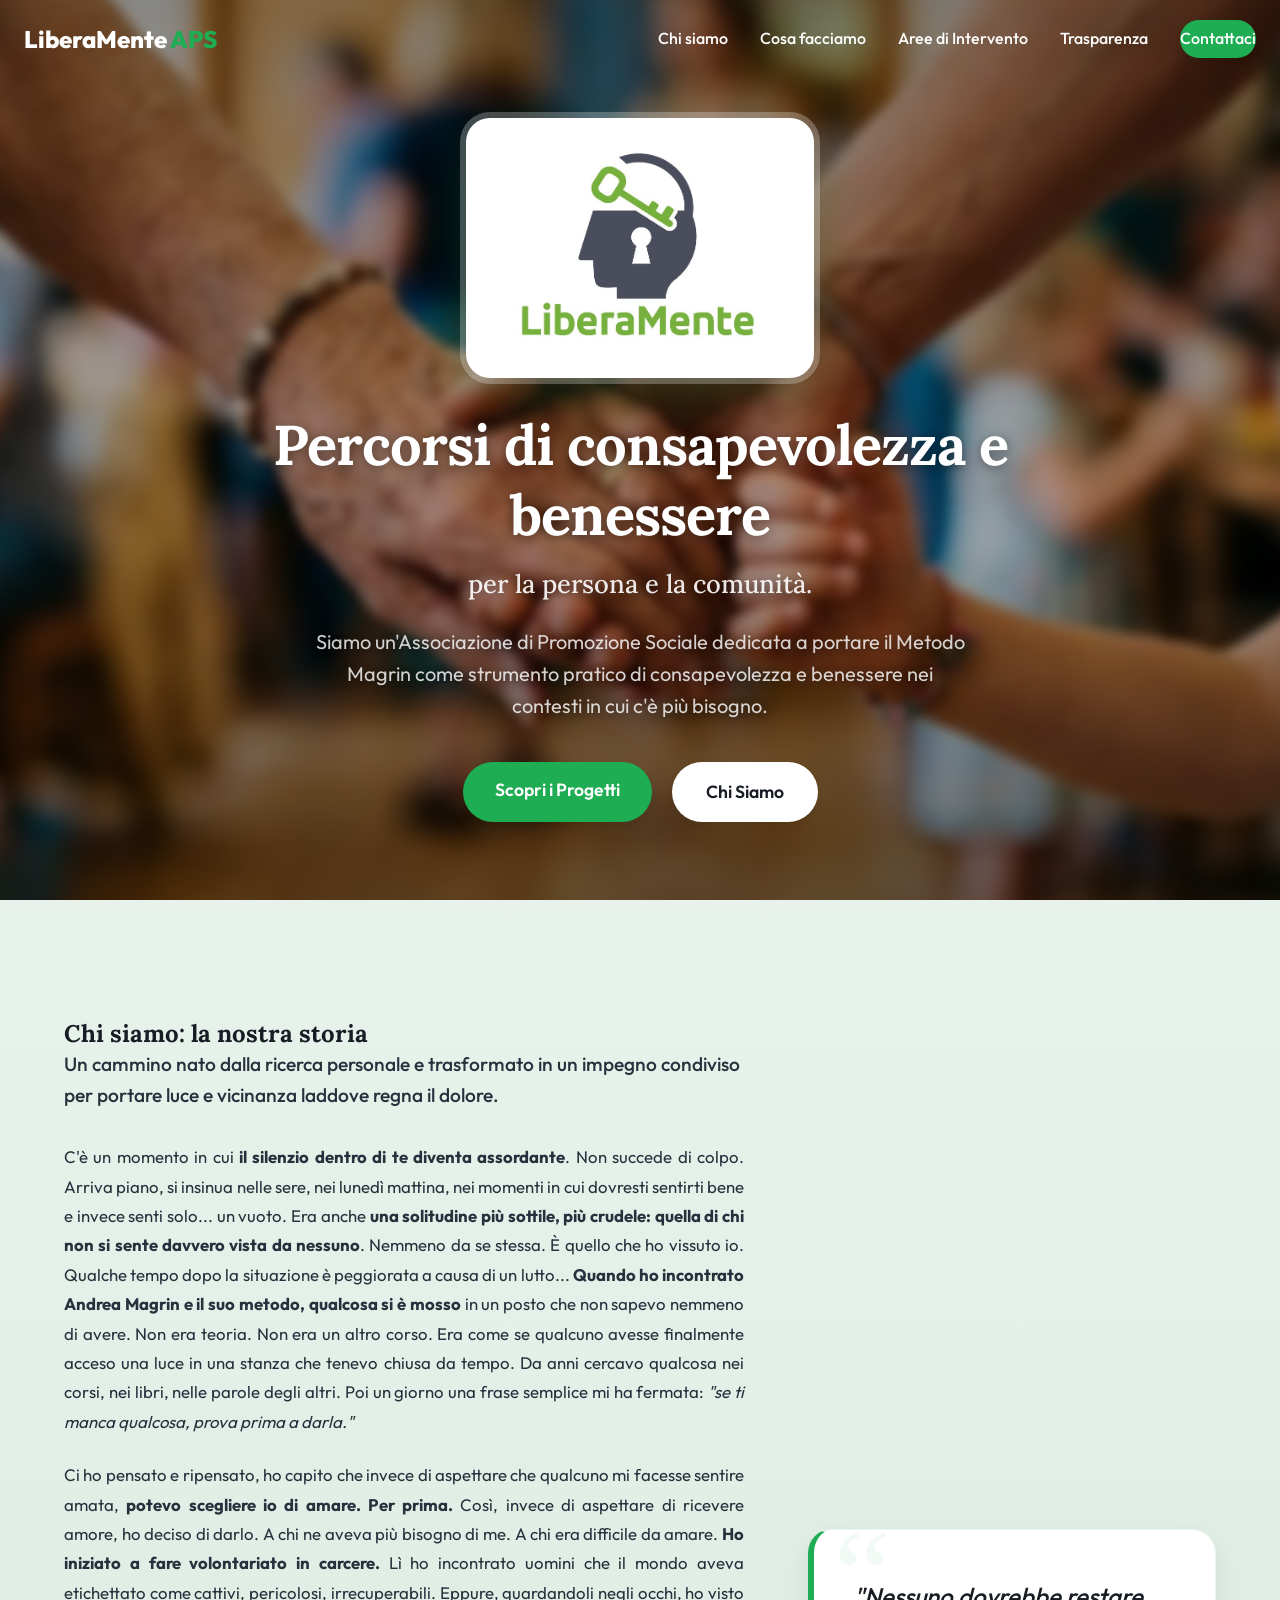
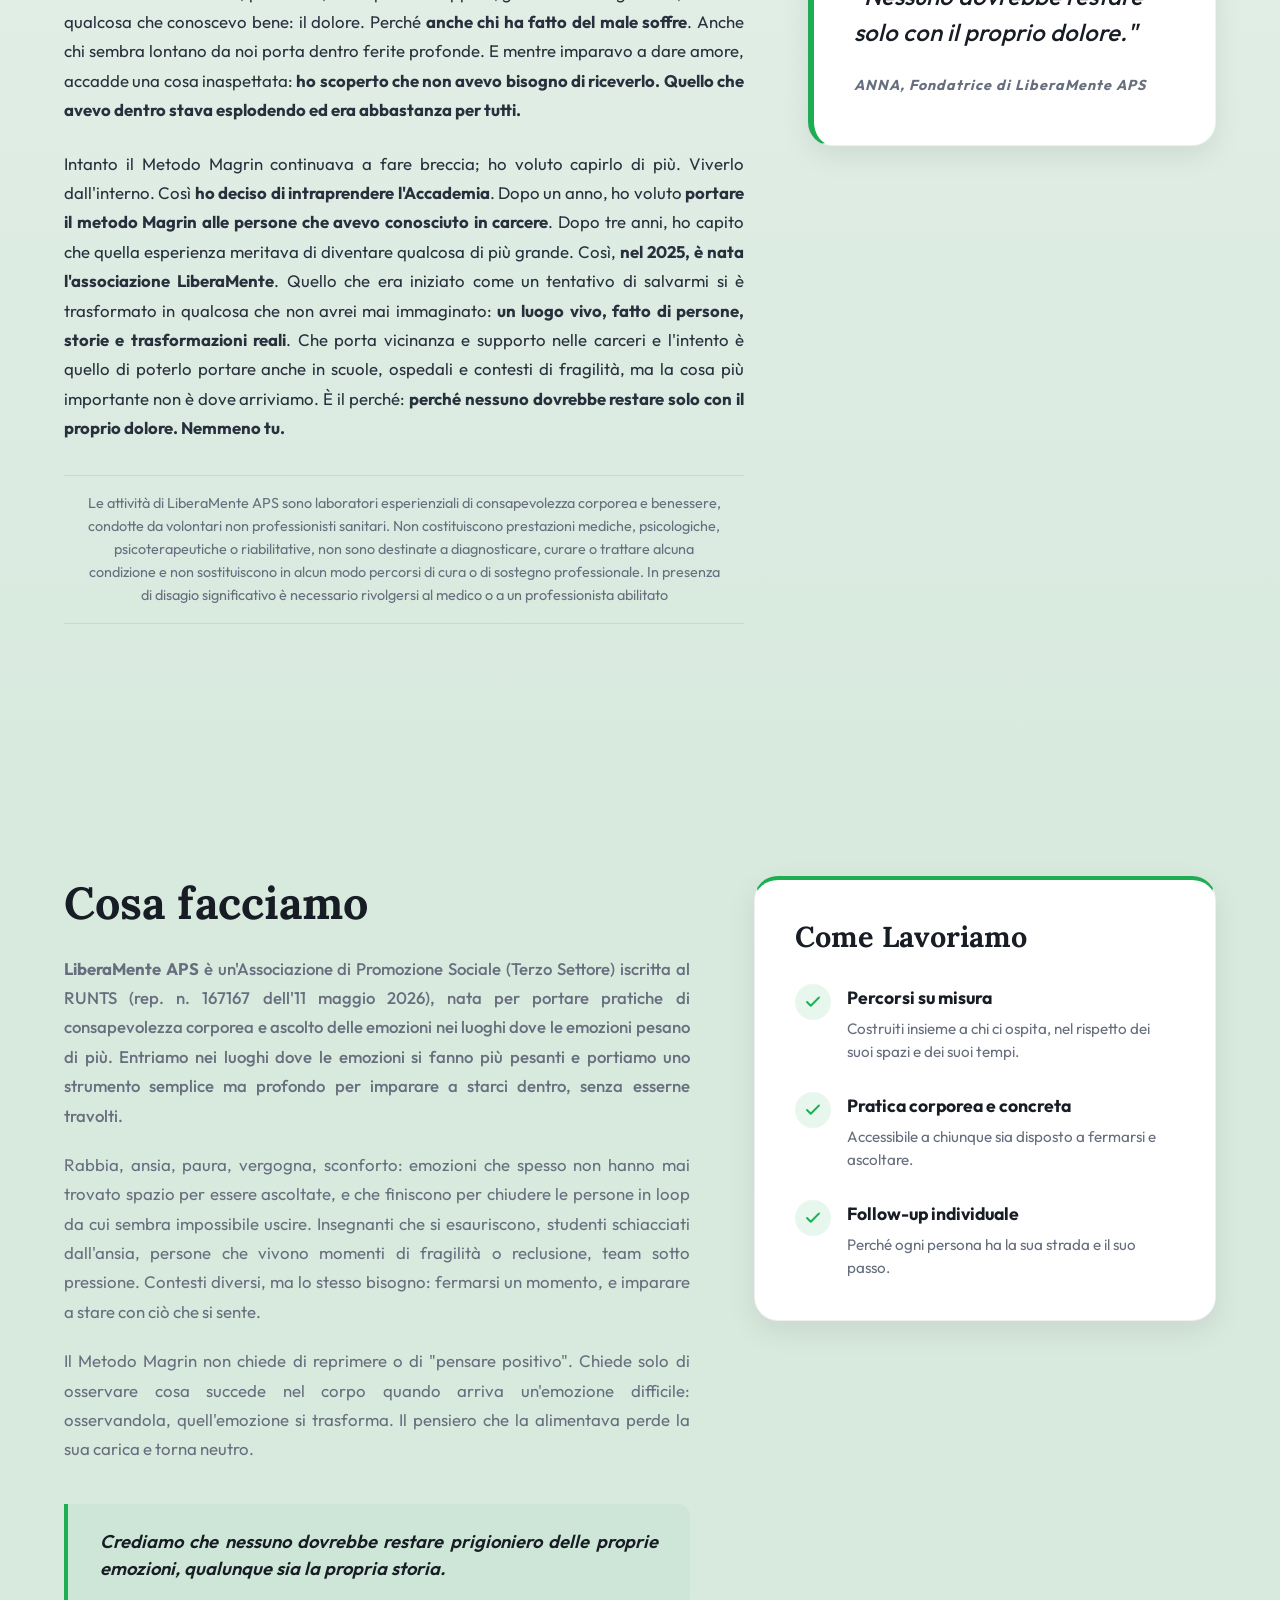
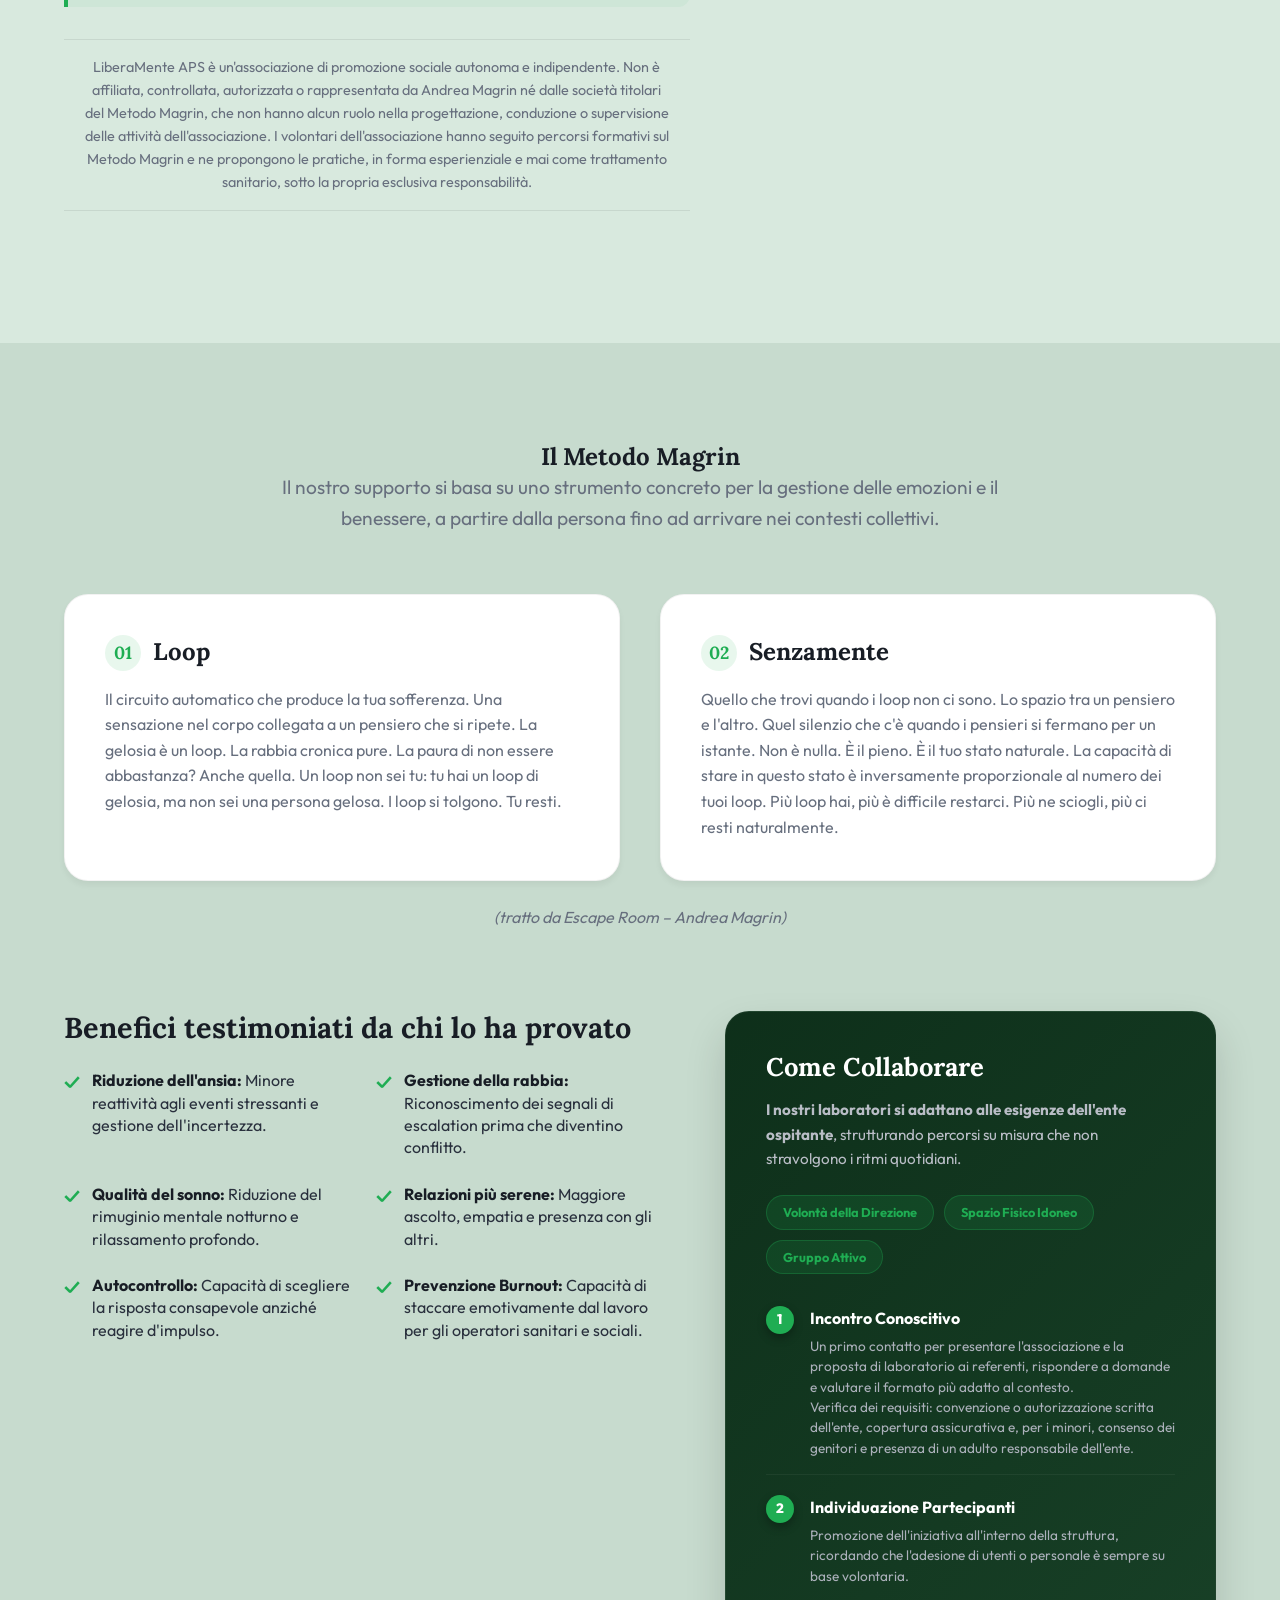
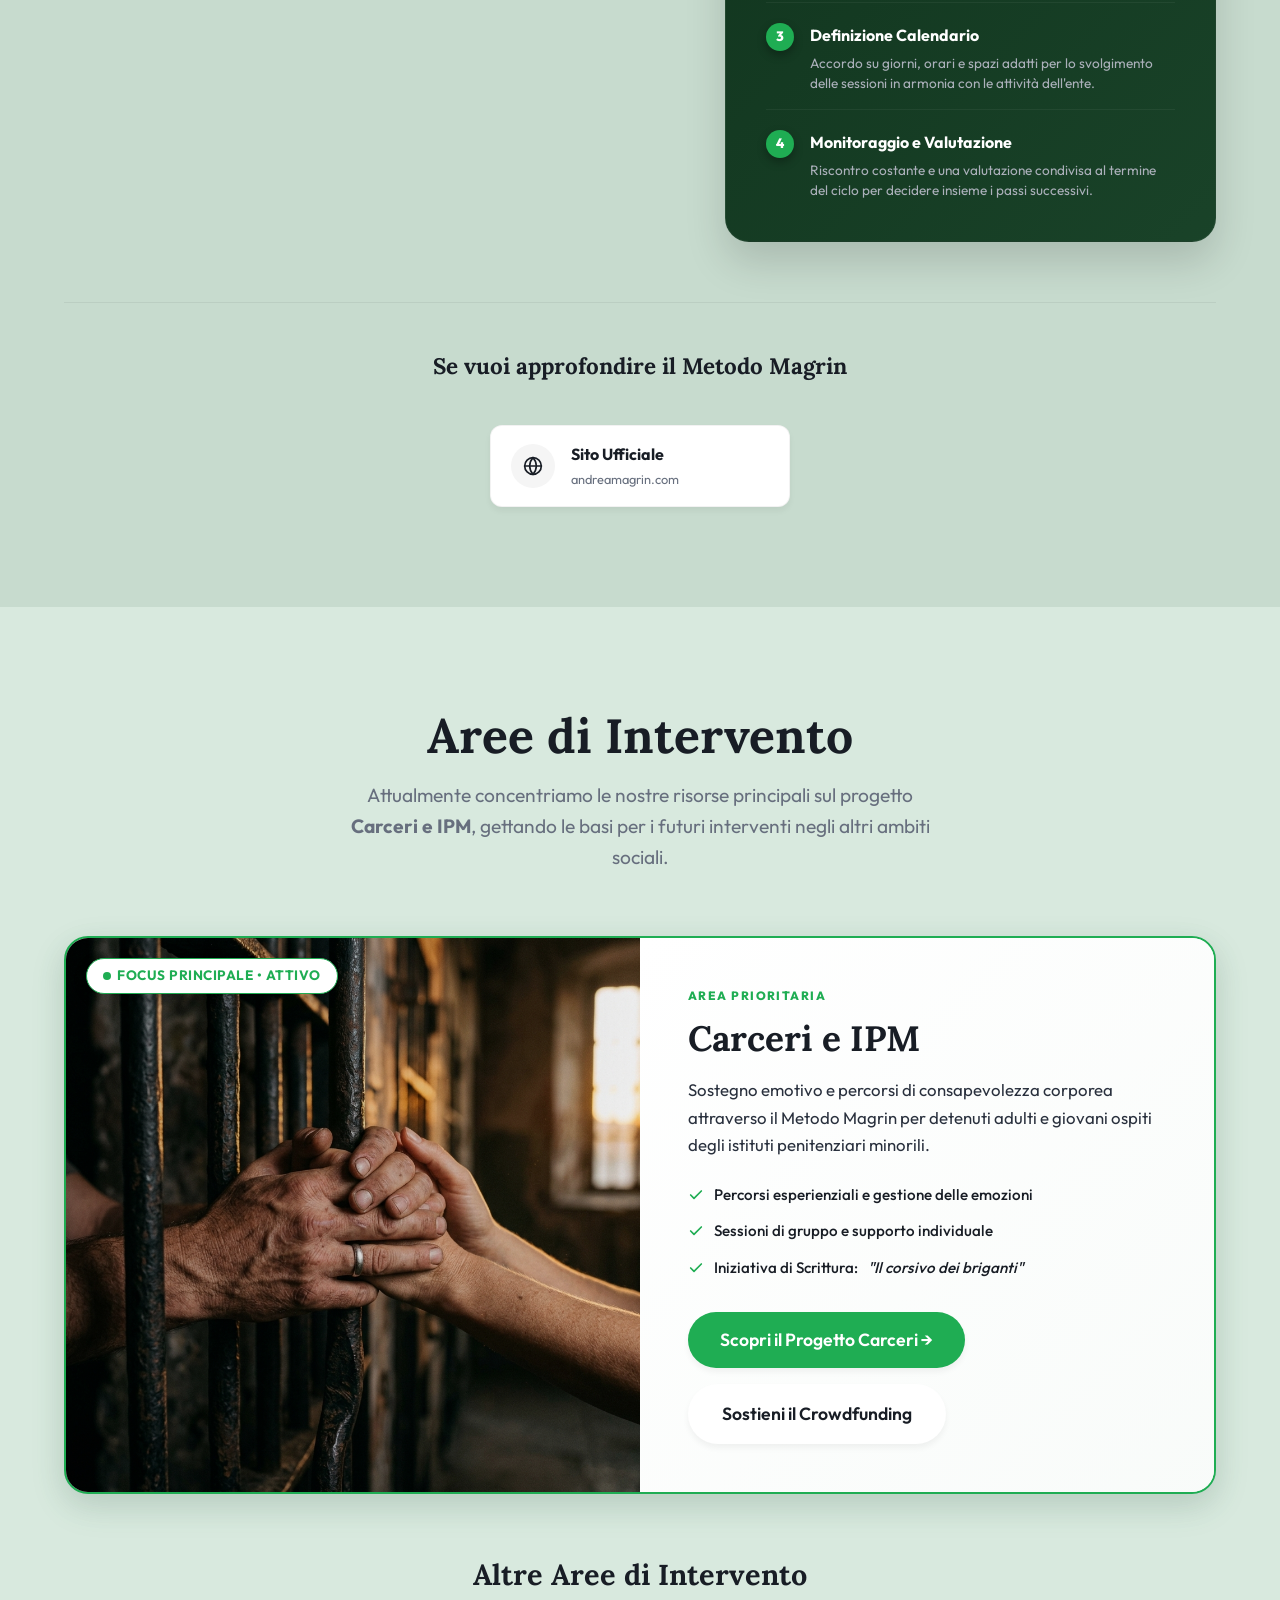
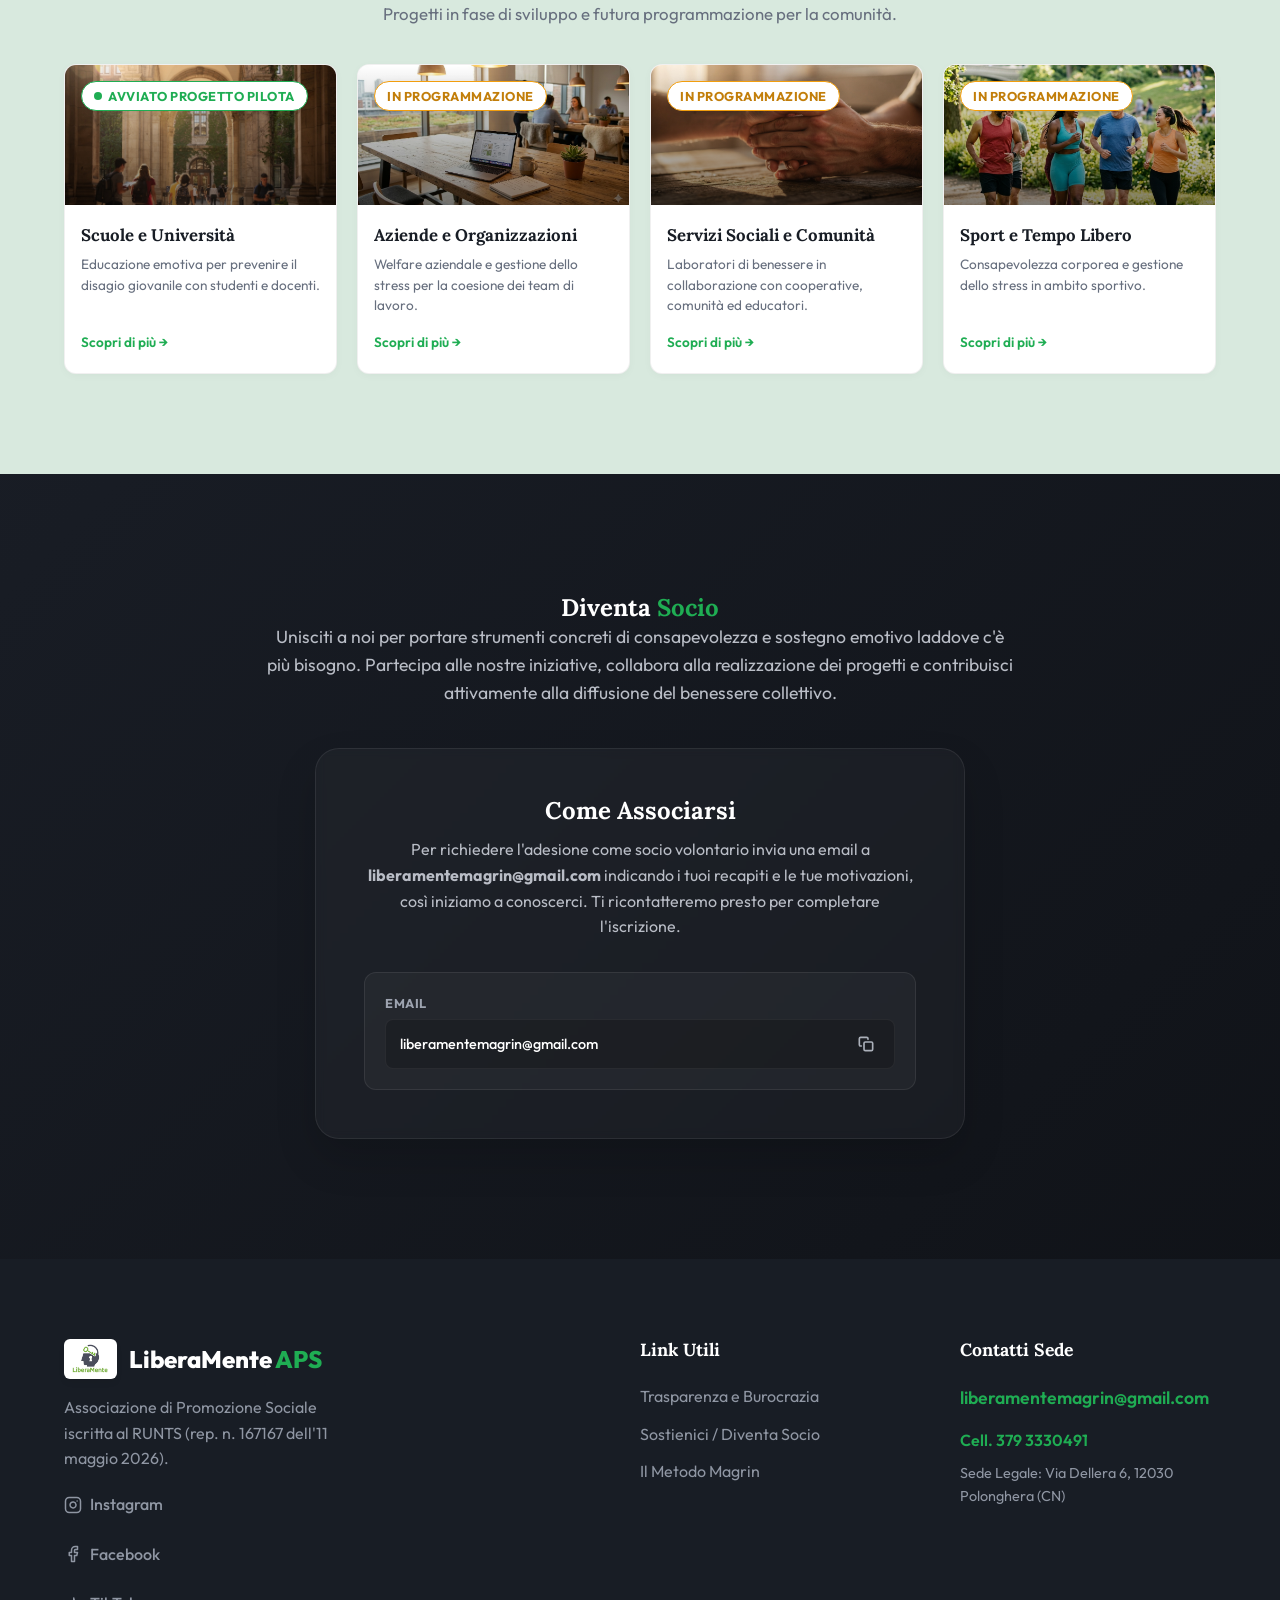
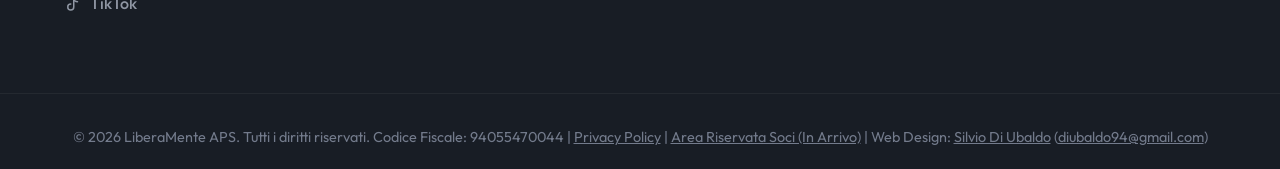
==== commit 75cbbf7e: "reactivating original index" ====
--- a/index.html
+++ b/index.html
@@ -1,159 +1,548 @@
 <!DOCTYPE html>
 <html lang="it">
+
 <head>
     <meta charset="UTF-8">
     <meta name="viewport" content="width=device-width, initial-scale=1.0">
-    <title>LiberaMente APS</title>
-    <meta name="description" content="Sito ufficiale di LiberaMente APS. Stiamo aggiornando i testi del sito, torneremo presto online.">
-    <link rel="icon" type="image/jpeg" href="images/logo_aps.jpeg">
+    <title>LiberaMente APS - Promozione Sociale e Benessere</title>
+    <meta name="description"
+        content="Sito ufficiale di LiberaMente APS. Interventi nel sociale, scuole, carceri e aziende per promuovere il benessere psicofisico e l'inclusione.">
     <link rel="preconnect" href="https://fonts.googleapis.com">
     <link rel="preconnect" href="https://fonts.gstatic.com" crossorigin>
-    <link href="https://fonts.googleapis.com/css2?family=Outfit:wght@400;500;600;700&display=swap" rel="stylesheet">
-    <style>
-        * {
-            margin: 0;
-            padding: 0;
-            box-sizing: border-box;
-        }
-
-        body {
-            font-family: 'Outfit', -apple-system, BlinkMacSystemFont, sans-serif;
-            background-color: #ebf1e8; /* Soft organic sage green */
-            color: #23321e; /* Forest charcoal */
-            min-height: 100vh;
-            min-height: 100dvh;
-            display: flex;
-            flex-direction: column;
-            justify-content: center;
-            align-items: center;
-            padding: 40px 24px;
-            text-align: center;
-        }
-
-        .content {
-            max-width: 480px;
-            width: 100%;
-        }
-
-        .logo {
-            width: 130px;
-            height: 130px;
-            object-fit: contain;
-            background: #ffffff;
-            padding: 8px;
-            border-radius: 20px;
-            margin-bottom: 40px;
-            box-shadow: 0 4px 20px rgba(35, 50, 30, 0.04);
-            border: 1px solid rgba(35, 50, 30, 0.05);
-        }
-
-        h1 {
-            font-size: 2rem;
-            font-weight: 700;
-            letter-spacing: -0.02em;
-            margin-bottom: 16px;
-        }
-
-        h1 span {
-            color: #3b7a57; /* Accent brand green */
-            font-weight: 500;
-        }
-
-        .description {
-            font-size: 1.05rem;
-            line-height: 1.6;
-            color: #4a5d45;
-            margin-bottom: 48px;
-        }
-
-        .contact-section {
-            border-top: 1px solid rgba(35, 50, 30, 0.08);
-            border-bottom: 1px solid rgba(35, 50, 30, 0.08);
-            padding: 32px 0;
-            margin-bottom: 40px;
-        }
-
-        .contact-title {
-            font-size: 0.8rem;
-            text-transform: uppercase;
-            letter-spacing: 0.12em;
-            font-weight: 600;
-            color: #687e62;
-            margin-bottom: 20px;
-        }
-
-        .contact-link {
-            display: block;
-            font-size: 1.15rem;
-            font-weight: 600;
-            color: #23321e;
-            text-decoration: none;
-            margin: 10px 0;
-            transition: color 0.2s ease;
-        }
-
-        .contact-link:hover {
-            color: #3b7a57;
-        }
-
-        .social-links {
-            display: flex;
-            justify-content: center;
-            gap: 16px;
-            font-size: 0.9rem;
-        }
-
-        .social-links a {
-            color: #687e62;
-            text-decoration: none;
-            font-weight: 500;
-            transition: color 0.2s ease;
-        }
-
-        .social-links a:hover {
-            color: #23321e;
-        }
-
-        .footer {
-            margin-top: 48px;
-            font-size: 0.8rem;
-            color: #8fa08a;
-        }
-
-        .footer a {
-            color: inherit;
-            text-decoration: underline;
-        }
-    </style>
+    <link href="https://fonts.googleapis.com/css2?family=Lora:ital,wght@0,400..700;1,400..700&family=Outfit:wght@300;400;500;600;700;800&display=swap" rel="stylesheet">
+    <link rel="stylesheet" href="style.css?v=1.5.a999d058">
+    <link rel="icon" type="image/jpeg" href="images/logo_aps.jpeg">
+    <link rel="canonical" href="https://liberamenteaps.com/">
+
+    <!-- Open Graph / Facebook -->
+    <meta property="og:type" content="website">
+    <meta property="og:url" content="https://liberamenteaps.com/">
+    <meta property="og:title" content="LiberaMente APS - Promozione Sociale e Benessere">
+    <meta property="og:description"
+        content="Sito ufficiale di LiberaMente APS. Interventi nel sociale, scuole, carceri e aziende per promuovere il benessere psicofisico e l'inclusione.">
+    <meta property="og:image" content="https://liberamenteaps.com/images/intro.jpg">
+
+    <!-- Twitter -->
+    <meta property="twitter:card" content="summary_large_image">
+    <meta property="twitter:url" content="https://liberamenteaps.com/">
+    <meta property="twitter:title" content="LiberaMente APS - Promozione Sociale e Benessere">
+    <meta property="twitter:description"
+        content="Sito ufficiale di LiberaMente APS. Interventi nel sociale, scuole, carceri e aziende per promuovere il benessere psicofisico e l'inclusione.">
+    <meta property="twitter:image" content="https://liberamenteaps.com/images/intro.jpg">
+
+    <!-- Structured Data JSON-LD -->
+    <script type="application/ld+json">
+    {
+      "@context": "https://schema.org",
+      "@type": "NGO",
+      "name": "LiberaMente APS",
+      "url": "https://liberamenteaps.com/",
+      "logo": "https://liberamenteaps.com/images/logo_aps.jpeg",
+      "description": "Siamo un'Associazione di Promozione Sociale dedicata a portare il Metodo Magrin come strumento pratico di consapevolezza e benessere nei contesti in cui c'è più bisogno.",
+      "address": {
+        "@type": "PostalAddress",
+        "addressCountry": "IT"
+      },
+      "contactPoint": {
+        "@type": "ContactPoint",
+        "telephone": "+39-379-3330491",
+        "contactType": "customer service",
+        "email": "liberamentemagrin@gmail.com"
+      }
+    }
+    </script>
 </head>
-<body>
-    <div class="content">
-        <img src="images/logo_aps.jpeg" alt="Logo LiberaMente APS" class="logo">
-        
-        <h1>LiberaMente <span>APS</span></h1>
-        
-        <p class="description">
-            Stiamo aggiornando i testi e i contenuti del nostro portale. Torneremo presto online con la versione aggiornata del sito.
-        </p>
-
-        <div class="contact-section">
-            <h2 class="contact-title">Contatti utili</h2>
+
+<body class="home-page">
+    <header class="navbar" id="navbar">
+    <a href="draft.html" class="logo">
+        <span>LiberaMente <span class="accent">APS</span></span>
+    </a>
+    <button class="menu-toggle" id="menuToggle" aria-label="Apri menu">
+        <span class="hamburger"></span>
+    </button>
+    <nav id="navMenu">
+        <a href="#chi-siamo">Chi siamo</a>
+        <a href="#cosa-facciamo">Cosa facciamo</a>
+        <a href="#progetti">Aree di Intervento</a>
+        <a href="trasparenza.html">Trasparenza</a>
+        <a href="#contatti" class="btn-primary">Contattaci</a>
+    </nav>
+</header>
+
+    <section class="hero">
+        <div class="hero-bg-wrapper">
+            <div class="hero-bg hero-bg-cover-clear" style="background-image: url('images/background-header-mani.jpeg');"></div>
+            <div class="hero-overlay"></div>
+        </div>
+        <div class="container hero-container">
+            <div class="hero-content reveal-up">
+                <div class="hero-logo-wrapper">
+                    <img src="images/logo_aps.jpeg" alt="Logo LiberaMente APS" class="hero-logo-img">
+                </div>
+                <h1>Percorsi di consapevolezza e benessere<br><span class="hero-subheading">per la persona e la comunità.</span></h1>
+                <p>Siamo un'Associazione di Promozione Sociale dedicata a portare il Metodo Magrin come strumento
+                    pratico di consapevolezza e benessere nei contesti in cui c'è più bisogno.</p>
+                <div class="hero-actions">
+                    <a href="#progetti" class="btn-primary large">Scopri i Progetti</a>
+                    <a href="#chi-siamo" class="btn-secondary large">Chi Siamo</a>
+                </div>
+            </div>
+        </div>
+    </section>
+
+    <!-- Chi Siamo: La Nostra Storia -->
+    <section id="chi-siamo" class="section-light">
+        <div class="container storia-container">
+            <div class="storia-text reveal-up">
+                <h2>Chi siamo: la nostra storia</h2>
+                <p class="storia-intro-text">Un cammino nato dalla ricerca personale e trasformato in un impegno
+                    condiviso per portare luce e vicinanza laddove regna il dolore.</p>
+
+                <div class="storia-racconto">
+                    <p>C'è un momento in cui <strong>il silenzio dentro di te diventa assordante</strong>. Non succede
+                        di colpo. Arriva piano, si insinua nelle sere, nei lunedì mattina, nei momenti in cui dovresti
+                        sentirti bene e invece senti solo... un vuoto. Era anche <strong>una solitudine più sottile, più
+                            crudele: quella di chi non si sente davvero vista da nessuno</strong>. Nemmeno da se stessa.
+                        È quello che ho vissuto io. Qualche tempo dopo la situazione è peggiorata a causa di un lutto...
+                        <strong>Quando ho incontrato Andrea Magrin e il suo metodo, qualcosa si è mosso</strong> in un
+                        posto che non sapevo nemmeno di avere. Non era teoria. Non era un altro corso. Era come se
+                        qualcuno avesse finalmente acceso una luce in una stanza che tenevo chiusa da tempo. Da anni
+                        cercavo qualcosa nei corsi, nei libri, nelle parole degli altri. Poi un giorno una frase
+                        semplice mi ha fermata: <em>"se ti manca qualcosa, prova prima a darla."</em>
+                    </p>
+
+                    <p>Ci ho pensato e ripensato, ho capito che invece di aspettare che qualcuno mi facesse sentire amata,
+                        <strong>potevo scegliere io di amare. Per prima.</strong> Così, invece di aspettare di ricevere
+                        amore, ho deciso di darlo. A chi ne aveva più bisogno di me. A chi era difficile da amare.
+                        <strong>Ho iniziato a fare volontariato in carcere.</strong> Lì ho incontrato uomini che il
+                        mondo aveva etichettato come cattivi, pericolosi, irrecuperabili. Eppure, guardandoli negli
+                        occhi, ho visto qualcosa che conoscevo bene: il dolore. Perché <strong>anche chi ha fatto del
+                            male soffre</strong>. Anche chi sembra lontano da noi porta dentro ferite profonde. E mentre
+                        imparavo a dare amore, accadde una cosa inaspettata: <strong>ho scoperto che non avevo bisogno
+                            di riceverlo. Quello che avevo dentro stava esplodendo ed era abbastanza per tutti.</strong>
+                    </p>
+
+                    <p>Intanto il Metodo Magrin continuava a fare breccia; ho voluto capirlo di più. Viverlo
+                        dall'interno. Così <strong>ho deciso di intraprendere l'Accademia</strong>. Dopo un anno, ho
+                        voluto <strong>portare il metodo Magrin alle persone che avevo conosciuto in carcere</strong>.
+                        Dopo tre anni, ho capito che quella esperienza meritava di diventare qualcosa di più grande.
+                        Così, <strong>nel 2025, è nata l'associazione LiberaMente</strong>. Quello che era iniziato come
+                        un tentativo di salvarmi si è trasformato in qualcosa che non avrei mai immaginato: <strong>un
+                            luogo vivo, fatto di persone, storie e trasformazioni reali</strong>. Che porta vicinanza e supporto nelle
+                        carceri e l'intento è quello di poterlo portare anche in scuole, ospedali e contesti di fragilità, ma la cosa più importante non è dove arriviamo. È il
+                        perché: <strong>perché nessuno dovrebbe restare solo con il proprio dolore. Nemmeno tu.</strong>
+                    </p>
+                </div>
+
+                <div class="legal-disclaimer">
+                    <p>Le attività di LiberaMente APS sono laboratori esperienziali di consapevolezza corporea e benessere, condotte da volontari non professionisti sanitari. Non costituiscono prestazioni mediche, psicologiche, psicoterapeutiche o riabilitative, non sono destinate a diagnosticare, curare o trattare alcuna condizione e non sostituiscono in alcun modo percorsi di cura o di sostegno professionale. In presenza di disagio significativo è necessario rivolgersi al medico o a un professionista abilitato</p>
+                </div>
+            </div>
+
+            <div class="storia-quote reveal-up">
+                <div class="storia-quote-card">
+                    <blockquote>"Nessuno dovrebbe restare solo con il proprio dolore."</blockquote>
+                    <cite>ANNA, Fondatrice di LiberaMente APS</cite>
+                </div>
+            </div>
+        </div>
+    </section>
+
+    <!-- Cosa Facciamo -->
+    <section id="cosa-facciamo" class="section-light">
+        <div class="container chi-siamo-container">
+            <div class="chi-siamo-text reveal-up">
+                <h2>Cosa facciamo</h2>
+                <p class="chi-siamo-lead"><strong>LiberaMente APS</strong> è un'Associazione di Promozione Sociale
+                    (Terzo Settore) iscritta al RUNTS (rep. n. 167167 dell'11 maggio 2026), nata per portare pratiche di
+                    consapevolezza corporea e ascolto delle emozioni nei luoghi dove le emozioni pesano di più.
+                    Entriamo nei luoghi dove le emozioni si fanno più pesanti e portiamo uno strumento semplice ma profondo per imparare a starci dentro,
+                    senza esserne travolti.</p>
+                <p>Rabbia, ansia, paura, vergogna, sconforto: emozioni che spesso non hanno mai trovato spazio per
+                    essere ascoltate, e che finiscono per chiudere le persone in loop da cui sembra impossibile uscire.
+                    Insegnanti che si esauriscono,
+                    studenti schiacciati dall'ansia, persone che vivono momenti di fragilità o reclusione, team sotto
+                    pressione. Contesti diversi, ma lo stesso bisogno: fermarsi un momento, e imparare a stare con ciò
+                    che si sente.</p>
+                <p>Il Metodo Magrin non chiede di reprimere o di "pensare positivo". Chiede solo di osservare cosa
+                    succede nel corpo quando arriva un'emozione difficile: osservandola, quell'emozione si
+                    trasforma. Il pensiero che la alimentava perde la sua carica e torna neutro.</p>
+
+                <div class="chi-siamo-quote-box">
+                    <p class="quote-text">Crediamo che nessuno dovrebbe restare prigioniero delle proprie emozioni,
+                        qualunque sia la propria storia.</p>
+                </div>
+
+                <div class="legal-disclaimer">
+                    <p>LiberaMente APS è un'associazione di promozione sociale autonoma e indipendente. Non è
+                        affiliata, controllata, autorizzata o rappresentata da Andrea Magrin né dalle società titolari
+                        del Metodo Magrin, che non hanno alcun ruolo nella progettazione, conduzione o supervisione
+                        delle attività dell'associazione. I volontari dell'associazione hanno seguito percorsi
+                        formativi sul Metodo Magrin e ne propongono le pratiche, in forma esperienziale e mai come
+                        trattamento sanitario, sotto la propria esclusiva responsabilità.</p>
+                </div>
+            </div>
+
+            <div class="chi-siamo-work-card reveal-up" style="transition-delay: 0.15s;">
+                <div class="work-card-inner">
+                    <h3>Come Lavoriamo</h3>
+                    <div class="work-list">
+                        <div class="work-item">
+                            <span class="work-icon">
+                                <svg viewBox="0 0 24 24" width="18" height="18" fill="none" stroke="currentColor"
+                                    stroke-width="2.5" stroke-linecap="round" stroke-linejoin="round">
+                                    <polyline points="20 6 9 17 4 12"></polyline>
+                                </svg>
+                            </span>
+                            <div class="work-content">
+                                <strong>Percorsi su misura</strong>
+                                <p>Costruiti insieme a chi ci ospita, nel rispetto dei suoi spazi e dei suoi tempi.</p>
+                            </div>
+                        </div>
+                        <div class="work-item">
+                            <span class="work-icon">
+                                <svg viewBox="0 0 24 24" width="18" height="18" fill="none" stroke="currentColor"
+                                    stroke-width="2.5" stroke-linecap="round" stroke-linejoin="round">
+                                    <polyline points="20 6 9 17 4 12"></polyline>
+                                </svg>
+                            </span>
+                            <div class="work-content">
+                                <strong>Pratica corporea e concreta</strong>
+                                <p>Accessibile a chiunque sia disposto a fermarsi e ascoltare.</p>
+                            </div>
+                        </div>
+                        <div class="work-item">
+                            <span class="work-icon">
+                                <svg viewBox="0 0 24 24" width="18" height="18" fill="none" stroke="currentColor"
+                                    stroke-width="2.5" stroke-linecap="round" stroke-linejoin="round">
+                                    <polyline points="20 6 9 17 4 12"></polyline>
+                                </svg>
+                            </span>
+                            <div class="work-content">
+                                <strong>Follow-up individuale</strong>
+                                <p>Perché ogni persona ha la sua strada e il suo passo.</p>
+                            </div>
+                        </div>
+                    </div>
+                </div>
+            </div>
+        </div>
+    </section>
+
+    <!-- Sezione Metodo Magrin Espansa -->
+    <section id="metodo" class="section-gray">
+        <div class="container">
+            <div class="metodo-intro reveal-up">
+                <h2>Il Metodo Magrin</h2>
+                <p>Il nostro supporto si basa su uno strumento concreto per la gestione delle emozioni e il benessere, a partire dalla persona fino ad arrivare nei contesti collettivi.</p>
+            </div>
+
+            <div class="metodo-tools reveal-up">
+                <div class="tool-card">
+                    <h4><span>01</span> Loop</h4>
+                    <p>Il circuito automatico che produce la tua sofferenza. Una sensazione nel corpo collegata a un
+                        pensiero che si ripete. La gelosia è un loop. La rabbia cronica pure. La paura di non essere
+                        abbastanza? Anche quella. Un loop non sei tu: tu hai un loop di gelosia, ma non sei una persona
+                        gelosa. I loop si tolgono. Tu resti.</p>
+                </div>
+                <div class="tool-card">
+                    <h4><span>02</span> Senzamente</h4>
+                    <p>Quello che trovi quando i loop non ci sono. Lo spazio tra un pensiero e l'altro. Quel silenzio
+                        che c'è quando i pensieri si fermano per un istante. Non è nulla. È il pieno. È il tuo stato
+                        naturale. La capacità di stare in questo stato è inversamente proporzionale al numero dei tuoi
+                        loop. Più loop hai, più è difficile restarci. Più ne sciogli, più ci resti naturalmente.</p>
+                </div>
+            </div>
+            <p class="metodo-source">(tratto da <em>Escape Room</em> – Andrea Magrin)</p>
+
+            <div class="metodo-extra reveal-up">
+                <div>
+                    <h4>Benefici testimoniati da chi lo ha provato</h4>
+                    <ul class="benefici-list">
+                        <li><span><strong>Riduzione dell'ansia:</strong> Minore reattività agli eventi stressanti e
+                                gestione dell'incertezza.</span></li>
+                        <li><span><strong>Gestione della rabbia:</strong> Riconoscimento dei segnali di escalation prima
+                                che diventino conflitto.</span></li>
+                        <li><span><strong>Qualità del sonno:</strong> Riduzione del rimuginio mentale notturno e
+                                rilassamento profondo.</span></li>
+                        <li><span><strong>Relazioni più serene:</strong> Maggiore ascolto, empatia e presenza con gli
+                                altri.</span></li>
+                        <li><span><strong>Autocontrollo:</strong> Capacità di scegliere la risposta consapevole anziché
+                                reagire d'impulso.</span></li>
+                        <li><span><strong>Prevenzione Burnout:</strong> Capacità di staccare emotivamente dal lavoro per
+                                gli operatori sanitari e sociali.</span></li>
+                    </ul>
+                </div>
+                <div class="collaborazione-card shadow-glow">
+                    <h4>Come Collaborare</h4>
+                    <p class="intro-p"><strong>I nostri laboratori si adattano alle esigenze dell'ente ospitante</strong>, strutturando
+                        percorsi su misura che non stravolgono i ritmi quotidiani.</p>
+
+                    <div class="requisiti-badge-container">
+                        <span class="requisito-badge">Volontà della Direzione</span>
+                        <span class="requisito-badge">Spazio Fisico Idoneo</span>
+                        <span class="requisito-badge">Gruppo Attivo</span>
+                    </div>
+
+                    <div class="collaborazione-steps">
+                        <div class="collab-step">
+                            <span class="step-num">1</span>
+                            <div class="step-text">
+                                <strong>Incontro Conoscitivo</strong>
+                                <p>Un primo contatto per presentare l'associazione e la proposta di laboratorio ai
+                                    referenti, rispondere a domande e valutare il formato più adatto al contesto.</p>
+                                <p>Verifica dei requisiti: convenzione o autorizzazione scritta dell'ente, copertura
+                                    assicurativa e, per i minori, consenso dei genitori e presenza di un adulto
+                                    responsabile dell'ente.</p>
+                            </div>
+                        </div>
+                        <div class="collab-step">
+                            <span class="step-num">2</span>
+                            <div class="step-text">
+                                <strong>Individuazione Partecipanti</strong>
+                                <p>Promozione dell'iniziativa all'interno della struttura, ricordando che l'adesione di
+                                    utenti o personale è sempre su base volontaria.</p>
+                            </div>
+                        </div>
+                        <div class="collab-step">
+                            <span class="step-num">3</span>
+                            <div class="step-text">
+                                <strong>Definizione Calendario</strong>
+                                <p>Accordo su giorni, orari e spazi adatti per lo svolgimento delle sessioni in armonia
+                                    con le attività dell'ente.</p>
+                            </div>
+                        </div>
+                        <div class="collab-step">
+                            <span class="step-num">4</span>
+                            <div class="step-text">
+                                <strong>Monitoraggio e Valutazione</strong>
+                                <p>Riscontro costante e una valutazione condivisa al termine del ciclo per decidere
+                                    insieme i passi successivi.</p>
+                            </div>
+                        </div>
+                    </div>
+                </div>
+            </div>
+
+            <!-- Link Ufficiali Andrea Magrin -->
+            <div class="magrin-links-container reveal-up"
+                style="margin-top: 60px; text-align: center; border-top: 1px solid rgba(0,0,0,0.06); padding-top: 50px;">
+                <h4 style="margin-bottom: 24px; font-size: 1.4rem; color: var(--bg-dark);">Se vuoi approfondire il
+                    Metodo Magrin</h4>
+                <div class="magrin-social-grid">
+                    <!-- 1. Sito Ufficiale -->
+                    <a href="https://andreamagrin.com/" target="_blank" rel="noopener" class="social-card web">
+                        <div class="social-icon">
+                            <svg viewBox="0 0 24 24" width="20" height="20" fill="none" stroke="currentColor"
+                                stroke-width="2" stroke-linecap="round" stroke-linejoin="round">
+                                <circle cx="12" cy="12" r="10"></circle>
+                                <line x1="2" y1="12" x2="22" y2="12"></line>
+                                <path
+                                    d="M12 2a15.3 15.3 0 0 1 4 10 15.3 15.3 0 0 1-4 10 15.3 15.3 0 0 1-4-10 15.3 15.3 0 0 1 4-10z">
+                                </path>
+                            </svg>
+                        </div>
+                        <div class="social-info">
+                            <h5>Sito Ufficiale</h5>
+                            <p>andreamagrin.com</p>
+                        </div>
+                    </a>
+                </div>
+            </div>
+        </div>
+    </section>
+
+    <!-- Aree di Intervento -->
+    <section id="progetti" class="section-light">
+        <div class="container text-center reveal-up">
+            <h2>Aree di Intervento</h2>
+            <p class="subtitle">Attualmente concentriamo le nostre risorse principali sul progetto <strong>Carceri e IPM</strong>, gettando le basi per i futuri interventi negli altri ambiti sociali.</p>
+        </div>
+
+        <div class="container">
+            <!-- Featured Primary Focus Card: Carceri -->
+            <div class="featured-project-card reveal-up">
+                <div class="featured-card-img" style="background-image: url('images/carcere_old.png');">
+                    <span class="status-badge active card-badge featured-badge">
+                        <span class="pulse-dot"></span> Focus Principale &bull; Attivo
+                    </span>
+                </div>
+                <div class="featured-card-content">
+                    <span class="featured-tag">AREA PRIORITARIA</span>
+                    <h3>Carceri e IPM</h3>
+                    <p class="featured-description">
+                        Sostegno emotivo e percorsi di consapevolezza corporea attraverso il Metodo Magrin per detenuti adulti e giovani ospiti degli istituti penitenziari minorili.
+                    </p>
+                    <ul class="featured-highlights">
+                        <li>
+                            <svg viewBox="0 0 24 24" width="16" height="16" fill="none" stroke="currentColor" stroke-width="2.5" stroke-linecap="round" stroke-linejoin="round"><polyline points="20 6 9 17 4 12"></polyline></svg>
+                            Percorsi esperienziali e gestione delle emozioni
+                        </li>
+                        <li>
+                            <svg viewBox="0 0 24 24" width="16" height="16" fill="none" stroke="currentColor" stroke-width="2.5" stroke-linecap="round" stroke-linejoin="round"><polyline points="20 6 9 17 4 12"></polyline></svg>
+                            Sessioni di gruppo e supporto individuale
+                        </li>
+                        <li>
+                            <svg viewBox="0 0 24 24" width="16" height="16" fill="none" stroke="currentColor" stroke-width="2.5" stroke-linecap="round" stroke-linejoin="round"><polyline points="20 6 9 17 4 12"></polyline></svg>
+                            Iniziativa di Scrittura: <em>"Il corsivo dei briganti"</em>
+                        </li>
+                    </ul>
+                    <div class="featured-actions">
+                        <a href="progetti/carceri.html" class="btn-primary large">Scopri il Progetto Carceri &rarr;</a>
+                        <a href="https://www.produzionidalbasso.com/project/il-corsivo-dei-briganti/" target="_blank" rel="noopener" class="btn-secondary large">Sostieni il Crowdfunding</a>
+                    </div>
+                </div>
+            </div>
+
+            <!-- Secondary Areas Header -->
+            <div class="secondary-projects-header text-center reveal-up">
+                <h3>Altre Aree di Intervento</h3>
+                <p class="secondary-subtitle">Progetti in fase di sviluppo e futura programmazione per la comunità.</p>
+            </div>
+
+            <!-- Secondary Projects Grid (Compact Cards) -->
+            <div class="secondary-projects-grid reveal-up">
+
+                <!-- 1. Scuole -->
+                <div class="card card-compact">
+                    <div class="card-img compact-img" style="background-image: url('images/scuole.jpg');">
+                        <span class="status-badge active card-badge"><span class="pulse-dot"></span>Avviato Progetto Pilota</span>
+                    </div>
+                    <div class="card-content compact-content">
+                        <h4>Scuole e Università</h4>
+                        <p>Educazione emotiva per prevenire il disagio giovanile con studenti e docenti.</p>
+                        <a href="progetti/scuole.html" class="btn-link">Scopri di più &rarr;</a>
+                    </div>
+                </div>
+
+
+                <!-- 2. Aziende -->
+                <div class="card card-compact">
+                    <div class="card-img compact-img" style="background-image: url('images/aziende.jpg');">
+                        <span class="status-badge planning card-badge">In Programmazione</span>
+                    </div>
+                    <div class="card-content compact-content">
+                        <h4>Aziende e Organizzazioni</h4>
+                        <p>Welfare aziendale e gestione dello stress per la coesione dei team di lavoro.</p>
+                        <a href="progetti/aziende.html" class="btn-link">Scopri di più &rarr;</a>
+                    </div>
+                </div>
+
+                <!-- 3. Sociale -->
+                <div class="card card-compact">
+                    <div class="card-img compact-img" style="background-image: url('images/sociale.jpg');">
+                        <span class="status-badge planning card-badge">In Programmazione</span>
+                    </div>
+                    <div class="card-content compact-content">
+                        <h4>Servizi Sociali e Comunità</h4>
+                        <p>Laboratori di benessere in collaborazione con cooperative, comunità ed educatori.</p>
+                        <a href="progetti/sociale.html" class="btn-link">Scopri di più &rarr;</a>
+                    </div>
+                </div>
+
+                <!-- 4. Sport e Tempo Libero -->
+                <div class="card card-compact">
+                    <div class="card-img compact-img" style="background-image: url('images/sport.png');">
+                        <span class="status-badge planning card-badge">In Programmazione</span>
+                    </div>
+                    <div class="card-content compact-content">
+                        <h4>Sport e Tempo Libero</h4>
+                        <p>Consapevolezza corporea e gestione dello stress in ambito sportivo.</p>
+                        <a href="progetti/sport.html" class="btn-link">Scopri di più &rarr;</a>
+                    </div>
+                </div>
+
+            </div>
+        </div>
+    </section>
+
+    <!-- Diventa Socio -->
+    <section id="sostienici" class="diventa-socio">
+        <div class="container reveal-up" style="max-width: 800px; text-align: center;">
+            <h2>Diventa <span>Socio</span></h2>
+            <p style="margin-bottom: 40px; color: hsl(220, 10%, 75%); font-size: 1.1rem; line-height: 1.6;">Unisciti a
+                noi per portare strumenti concreti di consapevolezza e sostegno emotivo laddove c'è più bisogno.
+                Partecipa alle nostre iniziative, collabora alla realizzazione dei progetti e contribuisci attivamente
+                alla diffusione del benessere collettivo.</p>
+
+            <div class="diventa-socio-card">
+                <h4>Come Associarsi</h4>
+                <p>Per richiedere l'adesione come socio volontario invia una email a
+                    <strong>liberamentemagrin@gmail.com</strong> indicando i tuoi recapiti e le tue motivazioni, così
+                    iniziamo a conoscerci. Ti ricontatteremo presto per completare l'iscrizione.
+                </p>
+                <div class="contact-info-block">
+                    <div class="info-field">
+                        <span class="info-field-label">Email</span>
+                        <div class="info-field-value-wrapper">
+                            <span class="info-field-value">liberamentemagrin@gmail.com</span>
+                            <button class="btn-copy" onclick="copyToClipboard('liberamentemagrin@gmail.com', this)"
+                                title="Copia email">
+                                <svg viewBox="0 0 24 24" width="16" height="16" fill="none" stroke="currentColor"
+                                    stroke-width="2.5" stroke-linecap="round" stroke-linejoin="round">
+                                    <rect x="9" y="9" width="13" height="13" rx="2" ry="2"></rect>
+                                    <path d="M5 15H4a2 2 0 0 1-2-2V4a2 2 0 0 1 2-2h9a2 2 0 0 1 2 2v1"></path>
+                                </svg>
+                            </button>
+                        </div>
+                    </div>
+                </div>
+            </div>
+        </div>
+    </section>
+
+    <!-- Footer -->
+    <footer id="contatti">
+    <div class="container footer-content">
+        <div class="footer-col">
+            <div class="logo">
+                <img src="images/logo_aps.jpeg" alt="Logo LiberaMente APS" class="logo-img">
+                <span>LiberaMente <span class="accent">APS</span></span>
+            </div>
+            <p class="footer-desc">Associazione di Promozione Sociale iscritta al RUNTS (rep. n. 167167 dell'11 maggio 2026).</p>
+            <div class="footer-social-links">
+                <a href="https://www.instagram.com/ass.liberamenteaps/" target="_blank" rel="noopener" class="footer-social-link instagram" aria-label="Seguici su Instagram">
+                    <svg viewBox="0 0 24 24" width="18" height="18" fill="none" stroke="currentColor" stroke-width="2" stroke-linecap="round" stroke-linejoin="round">
+                        <rect x="2" y="2" width="20" height="20" rx="5" ry="5"></rect>
+                        <path d="M16 11.37A4 4 0 1 1 12.63 8 4 4 0 0 1 16 11.37z"></path>
+                        <line x1="17.5" y1="6.5" x2="17.51" y2="6.5"></line>
+                    </svg>
+                    <span>Instagram</span>
+                </a>
+                <a href="https://www.facebook.com/share/1Efa2sazz6/" target="_blank" rel="noopener" class="footer-social-link facebook" aria-label="Seguici su Facebook">
+                    <svg viewBox="0 0 24 24" width="18" height="18" fill="none" stroke="currentColor" stroke-width="2" stroke-linecap="round" stroke-linejoin="round">
+                        <path d="M18 2h-3a5 5 0 0 0-5 5v3H7v4h3v8h4v-8h3l1-4h-4V7a1 1 0 0 1 1-1h3z"></path>
+                    </svg>
+                    <span>Facebook</span>
+                </a>
+                <a href="https://www.tiktok.com/@ass.liberamenteaps" target="_blank" rel="noopener" class="footer-social-link tiktok" aria-label="Seguici su TikTok">
+                    <svg viewBox="0 0 24 24" width="18" height="18" fill="none" stroke="currentColor" stroke-width="2" stroke-linecap="round" stroke-linejoin="round">
+                        <path d="M9 12a4 4 0 1 0 4 4V4a5 5 0 0 0 5 5"></path>
+                    </svg>
+                    <span>TikTok</span>
+                </a>
+            </div>
+        </div>
+        <div class="footer-col">
+            <h4>Link Utili</h4>
+            <a href="trasparenza.html">Trasparenza e Burocrazia</a>
+            <a href="draft.html#sostienici">Sostienici / Diventa Socio</a>
+            <a href="https://andreamagrin.com" target="_blank" rel="noopener">Il Metodo Magrin</a>
+        </div>
+        <div class="footer-col">
+            <h4>Contatti Sede</h4>
             <a href="mailto:liberamentemagrin@gmail.com" class="contact-link">liberamentemagrin@gmail.com</a>
-            <a href="tel:+393793330491" class="contact-link">379 3330491</a>
-        </div>
-
-        <div class="social-links">
-            <a href="https://www.instagram.com/ass.liberamenteaps/" target="_blank" rel="noopener">Instagram</a>
-            <span>/</span>
-            <a href="https://www.facebook.com/share/1Efa2sazz6/" target="_blank" rel="noopener">Facebook</a>
-            <span>/</span>
-            <a href="https://www.tiktok.com/@ass.liberamenteaps" target="_blank" rel="noopener">TikTok</a>
-        </div>
-
-        <div class="footer">
-            <p>&copy; 2026 LiberaMente APS. Codice Fiscale: 94055470044</p>
-            <p style="margin-top: 6px;"><a href="privacy.html">Privacy Policy</a></p>
+            <p class="contact-phone" style="margin-bottom: 8px; color: var(--primary-color); font-weight: 600;">Cell. 379 3330491</p>
+            <p class="address">Sede Legale: Via Dellera 6, 12030 Polonghera (CN)</p>
         </div>
     </div>
+    <div class="footer-bottom">
+        <p>&copy; 2026 LiberaMente APS. Tutti i diritti riservati. Codice Fiscale: 94055470044 | <a href="privacy.html" style="color: inherit; text-decoration: underline;">Privacy Policy</a> | <a href="#" style="color: inherit; text-decoration: underline;">Area Riservata Soci (In Arrivo)</a> | Web Design: <a href="https://www.linkedin.com/in/silvio-diubaldo/" target="_blank" rel="noopener" style="color: inherit; text-decoration: underline;">Silvio Di Ubaldo</a> (<a href="mailto:diubaldo94@gmail.com" style="color: inherit; text-decoration: underline;">diubaldo94@gmail.com</a>)</p>
+    </div>
+</footer>
+
+    <script src="script.js"></script>
 </body>
-</html>+
+</html>
--- a/style.css
+++ b/style.css
@@ -0,0 +1,2623 @@
+@import url('https://fonts.googleapis.com/css2?family=Lora:ital,wght@0,400..700;1,400..700&family=Outfit:wght@300;400;500;600;700;800&display=swap');
+
+/* --- Design Tokens --- */
+:root {
+    --primary-color: hsl(142, 70%, 40%);
+    /* Vibrant Green */
+    --primary-color-hover: hsl(142, 70%, 32%);
+    --bg-light: hsl(142, 28%, 88%);
+    --bg-dark: hsl(220, 20%, 12%);
+    /* Charcoal Dark */
+    --text-main: hsl(220, 20%, 20%);
+    --text-muted: hsl(220, 10%, 45%);
+    --text-light: hsl(0, 0%, 100%);
+
+    --radius-md: 12px;
+    --radius-lg: 24px;
+
+    --shadow-sm: 0 4px 6px rgba(0, 0, 0, 0.05);
+    --shadow-md: 0 10px 30px rgba(0, 0, 0, 0.08);
+    --shadow-lg: 0 20px 40px rgba(0, 0, 0, 0.15);
+    --shadow-glow: 0 20px 50px hsla(142, 70%, 40%, 0.2);
+
+    --transition: all 0.3s cubic-bezier(0.25, 0.8, 0.25, 1);
+}
+
+/* --- Base --- */
+* {
+    margin: 0;
+    padding: 0;
+    box-sizing: border-box;
+}
+
+html {
+    scroll-behavior: smooth;
+    font-size: 16px;
+}
+
+body {
+    font-family: 'Outfit', sans-serif;
+    color: var(--text-main);
+    background-color: var(--bg-light);
+    line-height: 1.6;
+    overflow-x: hidden;
+}
+
+h1,
+h2,
+h3,
+h4 {
+    font-family: 'Lora', serif;
+    font-weight: 700;
+    line-height: 1.2;
+    color: var(--bg-dark);
+}
+
+a {
+    text-decoration: none;
+    color: inherit;
+    transition: var(--transition);
+}
+
+.container {
+    max-width: 1200px;
+    margin: 0 auto;
+    padding: 0 24px;
+}
+
+/* --- Navbar --- */
+.navbar {
+    position: fixed;
+    top: 0;
+    left: 0;
+    width: 100%;
+    padding: 20px 0;
+    display: flex;
+    justify-content: space-between;
+    align-items: center;
+    background: transparent;
+    transition: var(--transition);
+    z-index: 1000;
+}
+
+.navbar .logo {
+    display: flex;
+    align-items: center;
+    gap: 12px;
+    font-size: 1.5rem;
+    font-weight: 800;
+    color: var(--bg-dark);
+    margin-left: 24px;
+    white-space: nowrap;
+    transition: var(--transition);
+}
+
+.navbar .logo .accent {
+    color: var(--primary-color);
+}
+
+.logo-img {
+    height: 40px;
+    width: auto;
+    border-radius: 6px;
+    object-fit: contain;
+    background: white;
+    padding: 2px;
+    box-shadow: var(--shadow-sm);
+    transition: var(--transition);
+}
+
+.navbar nav {
+    display: flex;
+    align-items: center;
+    gap: 32px;
+    margin-right: 24px;
+}
+
+.navbar nav a {
+    font-weight: 500;
+    color: var(--text-main);
+    position: relative;
+    padding: 6px 0;
+}
+
+.navbar nav a::after {
+    content: '';
+    position: absolute;
+    bottom: 0;
+    left: 0;
+    width: 0;
+    height: 2px;
+    background-color: var(--primary-color);
+    transition: width 0.3s ease;
+}
+
+.navbar nav a:hover:not(.btn-primary) {
+    color: var(--primary-color);
+}
+
+.navbar nav a:hover:not(.btn-primary)::after {
+    width: 100%;
+}
+
+.navbar.scrolled {
+    background: hsla(142, 20%, 97.5%, 0.85);
+    backdrop-filter: blur(20px);
+    -webkit-backdrop-filter: blur(20px);
+    padding: 12px 0;
+    box-shadow: 0 4px 20px rgba(0, 0, 0, 0.03);
+    border-bottom: 1px solid rgba(0, 0, 0, 0.04);
+}
+
+.navbar.scrolled .logo {
+    font-size: 1.3rem;
+}
+
+/* --- Home Page Navbar Custom Styles (for Dark Hero Background) --- */
+.home-page .navbar:not(.scrolled) .logo {
+    color: var(--text-light);
+}
+
+.home-page .navbar:not(.scrolled) nav a {
+    color: var(--text-light);
+}
+
+.home-page .navbar:not(.scrolled) nav a:hover:not(.btn-primary) {
+    color: var(--primary-color);
+}
+
+.home-page .navbar:not(.scrolled) .menu-toggle .hamburger,
+.home-page .navbar:not(.scrolled) .menu-toggle .hamburger::before,
+.home-page .navbar:not(.scrolled) .menu-toggle .hamburger::after {
+    background: var(--text-light);
+}
+
+/* On mobile devices, ensure navigation links are readable when menu is open */
+@media (max-width: 768px) {
+    .home-page .navbar:not(.scrolled) nav.active a {
+        color: var(--text-main);
+    }
+
+    .home-page .navbar:not(.scrolled) nav.active a.btn-primary {
+        color: white !important;
+    }
+}
+
+/* --- Mobile Menu Toggle --- */
+.menu-toggle {
+    display: none;
+    background: none;
+    border: none;
+    cursor: pointer;
+    padding: 10px;
+    z-index: 1010;
+    margin-right: 24px;
+    border-radius: 50%;
+    transition: background-color 0.3s ease;
+}
+
+.menu-toggle:hover {
+    background-color: rgba(0, 0, 0, 0.03);
+}
+
+.navbar.scrolled .menu-toggle:hover {
+    background-color: rgba(0, 0, 0, 0.05);
+}
+
+.menu-toggle .hamburger {
+    display: block;
+    width: 24px;
+    height: 2px;
+    background: var(--bg-dark);
+    position: relative;
+    transition: background 0.3s ease;
+}
+
+.menu-toggle .hamburger::before,
+.menu-toggle .hamburger::after {
+    content: '';
+    position: absolute;
+    width: 24px;
+    height: 2px;
+    background: var(--bg-dark);
+    left: 0;
+    transition: transform 0.3s ease, top 0.3s ease, bottom 0.3s ease;
+}
+
+.menu-toggle .hamburger::before {
+    top: -8px;
+}
+
+.menu-toggle .hamburger::after {
+    bottom: -8px;
+}
+
+/* Active Menu Toggle States */
+.menu-toggle.active .hamburger {
+    background: transparent;
+}
+
+.menu-toggle.active .hamburger::before {
+    transform: rotate(45deg);
+    top: 0;
+}
+
+.menu-toggle.active .hamburger::after {
+    transform: rotate(-45deg);
+    bottom: 0;
+}
+
+/* Subpage navbar layout adjustments */
+.navbar:has(nav a:only-child) .menu-toggle {
+    display: none !important;
+}
+
+.navbar:has(nav a:only-child) nav {
+    position: static !important;
+    display: flex !important;
+    flex-direction: row !important;
+    height: auto !important;
+    width: auto !important;
+    background: transparent !important;
+    backdrop-filter: none !important;
+    transform: none !important;
+    box-shadow: none !important;
+    padding: 0 !important;
+    margin-right: 24px !important;
+}
+
+/* --- Buttons --- */
+.btn-primary {
+    background: var(--primary-color);
+    color: white !important;
+    padding: 10px 24px;
+    border-radius: 50px;
+    font-weight: 600;
+    box-shadow: var(--shadow-sm);
+    display: inline-block;
+}
+
+.btn-primary:hover {
+    background: var(--primary-color-hover);
+    transform: translateY(-2px);
+    box-shadow: var(--shadow-md);
+}
+
+.btn-secondary {
+    background: white;
+    color: var(--bg-dark) !important;
+    padding: 10px 24px;
+    border-radius: 50px;
+    font-weight: 600;
+    border: 2px solid transparent;
+    box-shadow: var(--shadow-sm);
+    display: inline-block;
+}
+
+.btn-secondary:hover {
+    border-color: var(--primary-color);
+    transform: translateY(-2px);
+}
+
+.btn-outline {
+    border: 2px solid var(--primary-color);
+    color: var(--primary-color);
+    padding: 10px 24px;
+    border-radius: 50px;
+    font-weight: 600;
+    display: inline-block;
+}
+
+.btn-outline:hover {
+    background: var(--primary-color);
+    color: white;
+}
+
+.btn-primary.large,
+.btn-secondary.large {
+    padding: 14px 32px;
+    font-size: 1.1rem;
+}
+
+/* --- Hero Section --- */
+.hero {
+    min-height: 100dvh;
+    display: flex;
+    align-items: center;
+    justify-content: center;
+    padding-top: 100px;
+    padding-bottom: 60px;
+    position: relative;
+    overflow: hidden;
+}
+
+.hero-bg-wrapper {
+    position: absolute;
+    inset: 0;
+    z-index: 1;
+    overflow: hidden;
+}
+
+.hero-bg {
+    position: absolute;
+    top: -20px;
+    left: -20px;
+    width: calc(100% + 40px);
+    height: calc(100% + 40px);
+    background-size: cover;
+    background-position: center;
+    filter: blur(10px);
+    transform: scale(1.05);
+}
+
+.hero-bg-contain {
+    top: 0 !important;
+    left: 0 !important;
+    width: 100% !important;
+    height: 100% !important;
+    filter: brightness(1.15) !important;
+    transform: none !important;
+    background-size: contain !important;
+    background-repeat: no-repeat !important;
+    background-position: center !important;
+    background-color: #000000 !important;
+}
+
+.hero-bg-cover-clear {
+    top: -20px !important;
+    left: -20px !important;
+    width: calc(100% + 40px) !important;
+    height: calc(100% + 40px) !important;
+    filter: brightness(0.85) blur(5px) !important;
+    transform: scale(1.05) !important;
+    background-size: cover !important;
+    background-position: center !important;
+}
+
+.hero-overlay {
+    position: absolute;
+    inset: 0;
+    background: linear-gradient(180deg, rgba(0, 0, 0, 0.35) 0%, rgba(0, 0, 0, 0.15) 60%, rgba(0, 0, 0, 0.45) 100%);
+    z-index: 2;
+}
+
+.hero-container {
+    position: relative;
+    z-index: 3;
+    display: flex;
+    flex-direction: column;
+    align-items: center;
+    justify-content: center;
+    text-align: center;
+    width: 100%;
+}
+
+.hero-content {
+    max-width: 800px;
+    margin: 0 auto;
+}
+
+.hero-logo-wrapper {
+    margin-bottom: 24px;
+    display: inline-block;
+}
+
+.hero-logo-img {
+    height: 260px;
+    width: auto;
+    border-radius: 24px;
+    object-fit: contain;
+    background: white;
+    padding: 10px;
+    box-shadow: 0 0 0 6px rgba(255, 255, 255, 0.25), 0 10px 30px rgba(0, 0, 0, 0.1), var(--shadow-glow);
+    border: none;
+    transition: transform 0.3s ease;
+}
+
+.hero-logo-img:hover {
+    transform: scale(1.05);
+}
+
+.hero-content h1 {
+    color: white;
+    font-size: 3.5rem;
+    margin-bottom: 24px;
+    letter-spacing: -1px;
+    line-height: 1.25;
+    text-shadow: 0 2px 12px rgba(0, 0, 0, 0.45);
+}
+
+.hero-content h1 span {
+    color: var(--primary-color);
+}
+
+.hero-content h1 .hero-subheading {
+    font-size: 1.6rem;
+    font-weight: 500;
+    color: rgba(255, 255, 255, 0.9);
+    display: block;
+    margin-top: 16px;
+    letter-spacing: 0;
+    line-height: 1.4;
+    text-shadow: 0 2px 10px rgba(0, 0, 0, 0.45);
+}
+
+.hero-content p {
+    font-size: 1.25rem;
+    color: rgba(255, 255, 255, 0.8);
+    margin: 0 auto 40px;
+    max-width: 650px;
+    line-height: 1.6;
+    text-shadow: 0 2px 8px rgba(0, 0, 0, 0.45);
+}
+
+.hero-actions {
+    display: flex;
+    gap: 20px;
+    justify-content: center;
+}
+
+/* --- Metodo Banner --- */
+.banner-metodo {
+    background: var(--bg-dark);
+    padding: 40px 0;
+    color: white;
+    text-align: center;
+}
+
+.banner-metodo .container {
+    display: flex;
+    justify-content: space-between;
+    align-items: center;
+    flex-wrap: wrap;
+    gap: 24px;
+}
+
+.banner-metodo h3 {
+    color: white;
+    font-size: 1.5rem;
+    margin-bottom: 8px;
+}
+
+.banner-metodo p {
+    color: var(--text-muted);
+    margin: 0;
+}
+
+.banner-actions {
+    display: flex;
+    gap: 16px;
+}
+
+/* --- Sections --- */
+section {
+    padding: 100px 0;
+}
+
+.section-light {
+    background: var(--bg-light);
+}
+
+.section-gray {
+    background: hsl(142, 22%, 82%);
+}
+
+.text-center {
+    text-align: center;
+    margin-bottom: 64px;
+}
+
+.text-center h2 {
+    font-size: 3rem;
+    margin-bottom: 16px;
+}
+
+.subtitle {
+    color: var(--text-muted);
+    font-size: 1.2rem;
+    max-width: 600px;
+    margin: 0 auto;
+}
+
+/* --- Projects Grid (5 items) --- */
+.projects-grid {
+    display: grid;
+    grid-template-columns: repeat(3, 1fr);
+    gap: 32px;
+}
+
+.projects-grid .card:nth-child(4),
+.projects-grid .card:nth-child(5) {
+    /* Centriamo gli ultimi due in basso se possibile, ma lasciamo fluire normale per ora */
+}
+
+@media(min-width: 992px) {
+
+    /* Trucco per centrare gli ultimi due elementi di una griglia a 3 colonne */
+    .projects-grid .card:nth-child(4) {
+        grid-column: 1 / span 2;
+        justify-self: end;
+        width: calc(100% - 16px);
+    }
+
+    .projects-grid .card:nth-child(5) {
+        grid-column: 2 / span 2;
+        justify-self: start;
+        width: calc(100% - 16px);
+    }
+
+    /* In alternativa usiamo flex per il contenitore, modifichiamo html */
+}
+
+/* Modifica: flexbox per centrare meglio le 5 card */
+.projects-flex {
+    display: flex;
+    flex-wrap: wrap;
+    justify-content: center;
+    gap: 32px;
+}
+
+.projects-flex .card {
+    width: calc(33.333% - 22px);
+    min-width: 300px;
+}
+
+.card {
+    background: white;
+    border-radius: var(--radius-lg);
+    overflow: hidden;
+    transition: var(--transition);
+    box-shadow: var(--shadow-sm);
+    border: 1px solid hsla(0, 0%, 0%, 0.05);
+}
+
+.card:hover {
+    transform: translateY(-10px);
+    box-shadow: var(--shadow-lg);
+    border-color: var(--primary-color);
+}
+
+.card-img {
+    height: 220px;
+    background-size: cover;
+    background-position: center;
+    position: relative;
+}
+
+.card-img::after {
+    content: '';
+    position: absolute;
+    inset: 0;
+    background: linear-gradient(to top, rgba(0, 0, 0, 0.5), transparent);
+}
+
+.card-content {
+    padding: 32px;
+}
+
+.card h3 {
+    font-size: 1.4rem;
+    margin-bottom: 16px;
+}
+
+.card p {
+    color: var(--text-muted);
+    font-size: 0.95rem;
+    margin-bottom: 24px;
+}
+
+/* --- Internal Pages (Progetti/Trasparenza) --- */
+.page-header {
+    background: linear-gradient(135deg, hsl(142, 28%, 92%) 0%, hsl(142, 24%, 85%) 100%);
+    color: var(--bg-dark);
+    padding: 160px 0 80px;
+    text-align: center;
+    position: relative;
+    border-bottom: 1px solid rgba(0, 0, 0, 0.05);
+}
+
+.page-header h1 {
+    color: var(--bg-dark);
+    font-size: 3.2rem;
+    margin-bottom: 16px;
+    font-weight: 800;
+    letter-spacing: -1px;
+}
+
+.page-header p {
+    color: var(--text-muted);
+    font-size: 1.2rem;
+    max-width: 700px;
+    margin: 0 auto;
+    line-height: 1.6;
+}
+
+.page-content {
+    padding: 80px 0;
+    background: var(--bg-light);
+}
+
+.content-wrapper {
+    max-width: 1100px;
+    margin: 0 auto;
+    display: grid;
+    grid-template-columns: 2fr 1.1fr;
+    gap: 48px;
+    align-items: start;
+}
+
+.project-main-content h2 {
+    margin-top: 0;
+    margin-bottom: 20px;
+    font-size: 2.1rem;
+    color: var(--bg-dark);
+    border-left: 4px solid var(--primary-color);
+    padding-left: 16px;
+    line-height: 1.2;
+    font-weight: 800;
+}
+
+.project-main-content h2:not(:first-child) {
+    margin-top: 48px;
+}
+
+.project-main-content h3 {
+    margin: 32px 0 16px;
+    font-size: 1.45rem;
+    color: var(--bg-dark);
+    font-weight: 700;
+}
+
+.project-main-content p {
+    margin-bottom: 20px;
+    font-size: 1.05rem;
+    color: var(--text-main);
+    line-height: 1.75;
+    text-align: justify;
+}
+
+.project-main-content ul {
+    margin-bottom: 28px;
+    padding-left: 0;
+    font-size: 1.05rem;
+    line-height: 1.75;
+    list-style-type: none;
+}
+
+.project-main-content li {
+    margin-bottom: 12px;
+    position: relative;
+    padding-left: 28px;
+    color: var(--text-main);
+}
+
+.project-main-content li::before {
+    content: "✓";
+    color: var(--primary-color);
+    font-weight: bold;
+    position: absolute;
+    left: 0;
+    top: 0;
+    font-size: 1.1rem;
+}
+
+/* Sidebar Style */
+.project-banner-img {
+    width: 100%;
+    height: auto;
+    border-radius: var(--radius-lg);
+    margin-bottom: 40px;
+    box-shadow: var(--shadow-sm);
+    display: block;
+}
+
+.project-sidebar {
+    display: flex;
+    flex-direction: column;
+    gap: 24px;
+    position: sticky;
+    top: 120px;
+}
+
+.sidebar-card {
+    background: white;
+    border: 1px solid rgba(0, 0, 0, 0.05);
+    padding: 32px;
+    border-radius: var(--radius-lg);
+    box-shadow: var(--shadow-sm);
+}
+
+.sidebar-card h4 {
+    color: var(--bg-dark);
+    font-size: 1.25rem;
+    margin-bottom: 20px;
+    font-weight: 700;
+    border-bottom: 2px solid rgba(0, 0, 0, 0.04);
+    padding-bottom: 10px;
+}
+
+.info-row {
+    display: flex;
+    justify-content: space-between;
+    align-items: center;
+    padding: 12px 0;
+    border-bottom: 1px dashed rgba(0, 0, 0, 0.06);
+    font-size: 0.95rem;
+}
+
+.info-row:last-child {
+    border-bottom: none;
+}
+
+.info-label {
+    font-weight: 600;
+    color: var(--text-muted);
+}
+
+.info-value {
+    color: var(--bg-dark);
+    font-weight: 700;
+}
+
+.status-badge {
+    padding: 4px 12px;
+    border-radius: 50px;
+    font-size: 0.8rem;
+    font-weight: 700;
+    text-transform: uppercase;
+    letter-spacing: 0.5px;
+    display: inline-block;
+}
+
+.status-badge.active {
+    background: hsla(142, 70%, 40%, 0.1);
+    color: var(--primary-color);
+    border: 1px solid hsla(142, 70%, 40%, 0.2);
+}
+
+.status-badge.planning {
+    background: hsla(38, 90%, 50%, 0.1);
+    color: hsl(38, 90%, 40%);
+    border: 1px solid hsla(38, 90%, 50%, 0.2);
+}
+
+.sidebar-action-card {
+    background: var(--bg-dark);
+    color: white;
+    border: none;
+}
+
+.sidebar-action-card h4 {
+    color: white;
+    border-bottom-color: rgba(255, 255, 255, 0.08);
+}
+
+.sidebar-action-card p {
+    color: hsl(220, 10%, 75%);
+    font-size: 0.95rem;
+    line-height: 1.5;
+    margin-bottom: 20px;
+}
+
+.sidebar-action-card .btn-primary {
+    width: 100%;
+    text-align: center;
+}
+
+/* Responsive layout internal pages */
+@media (max-width: 992px) {
+    .content-wrapper {
+        grid-template-columns: 1fr;
+        gap: 40px;
+    }
+
+    .project-sidebar {
+        position: static;
+    }
+}
+
+.doc-list {
+    list-style: none;
+    padding: 0;
+}
+
+.doc-list li {
+    background: var(--bg-light);
+    border: 1px solid #eee;
+    padding: 20px;
+    border-radius: var(--radius-md);
+    margin-bottom: 16px;
+    display: flex;
+    justify-content: space-between;
+    align-items: center;
+}
+
+.doc-list li h4 {
+    margin: 0;
+    font-size: 1.1rem;
+}
+
+.doc-list a {
+    color: var(--primary-color);
+    font-weight: 600;
+}
+
+/* --- Footer --- */
+footer {
+    background: var(--bg-dark);
+    color: white;
+    padding: 80px 0 20px;
+}
+
+.footer-content {
+    display: grid;
+    grid-template-columns: 2fr 1fr 1fr;
+    gap: 64px;
+    margin-bottom: 64px;
+}
+
+.footer-col .logo {
+    display: flex;
+    align-items: center;
+    gap: 12px;
+    font-size: 1.5rem;
+    font-weight: 800;
+    margin-bottom: 16px;
+    color: white;
+}
+
+.footer-col .accent {
+    color: var(--primary-color);
+}
+
+.footer-desc {
+    color: hsl(220, 10%, 60%);
+    max-width: 300px;
+}
+
+.footer-col h4 {
+    color: white;
+    font-size: 1.1rem;
+    margin-bottom: 24px;
+}
+
+.footer-col a {
+    display: block;
+    color: hsl(220, 10%, 60%);
+    margin-bottom: 12px;
+}
+
+.footer-col a:hover {
+    color: var(--primary-color);
+    transform: translateX(5px);
+}
+
+.footer-social-links {
+    display: flex;
+    flex-direction: column;
+    gap: 12px;
+    margin-top: 20px;
+}
+
+.footer-social-link {
+    display: inline-flex !important;
+    align-items: center;
+    gap: 8px;
+    color: hsl(220, 10%, 60%) !important;
+    font-weight: 500;
+    transition: color 0.3s ease, transform 0.3s ease !important;
+}
+
+.footer-social-link:hover {
+    transform: translateY(-2px) !important;
+}
+
+.footer-social-link.instagram:hover {
+    color: #E1306C !important;
+}
+
+.footer-social-link.facebook:hover {
+    color: #1877F2 !important;
+}
+
+.footer-social-link.tiktok:hover {
+    color: #25F4EE !important;
+}
+
+.footer-social-link svg {
+    transition: transform 0.3s ease;
+}
+
+.footer-social-link:hover svg {
+    transform: scale(1.1);
+}
+
+.contact-link {
+    font-size: 1.1rem;
+    color: var(--primary-color) !important;
+    font-weight: 600;
+    margin-top: 8px;
+    margin-bottom: 16px !important;
+}
+
+.address {
+    color: hsl(220, 10%, 60%);
+    font-size: 0.9rem;
+}
+
+.footer-bottom {
+    text-align: center;
+    padding-top: 32px;
+    border-top: 1px solid hsla(0, 0%, 100%, 0.05);
+    color: hsl(220, 10%, 50%);
+    font-size: 0.9rem;
+}
+
+/* --- Storia Section --- */
+#chi-siamo {
+    background: linear-gradient(180deg, hsl(142, 28%, 93%) 0%, var(--bg-light) 100%);
+    padding: 120px 0;
+}
+
+.storia-container {
+    display: grid;
+    grid-template-columns: 1.25fr 0.75fr;
+    gap: 64px;
+    align-items: center;
+}
+
+.storia-text p.storia-intro-text {
+    font-size: 1.2rem;
+    color: var(--text-main);
+    margin-bottom: 30px;
+    font-weight: 500;
+}
+
+.storia-racconto {
+    display: flex;
+    flex-direction: column;
+    gap: 24px;
+    margin-top: 32px;
+}
+
+.storia-racconto p {
+    font-size: 1.05rem;
+    color: var(--text-main);
+    line-height: 1.75;
+    text-align: justify;
+}
+
+.storia-quote-card {
+    background: white;
+    border: 1px solid hsla(142, 70%, 40%, 0.1);
+    border-left: 6px solid var(--primary-color);
+    padding: 48px 40px;
+    border-radius: var(--radius-lg);
+    box-shadow: var(--shadow-md);
+    position: relative;
+    transition: var(--transition);
+}
+
+.storia-quote-card:hover {
+    transform: translateY(-5px);
+    box-shadow: var(--shadow-lg);
+}
+
+.storia-quote-card::before {
+    content: "“";
+    font-size: 8rem;
+    position: absolute;
+    top: -20px;
+    left: 20px;
+    color: hsla(142, 70%, 40%, 0.06);
+    font-family: serif;
+    line-height: 1;
+}
+
+.storia-quote-card blockquote {
+    font-size: 1.5rem;
+    font-style: italic;
+    color: var(--bg-dark);
+    line-height: 1.5;
+    margin-bottom: 24px;
+    font-weight: 500;
+    position: relative;
+    z-index: 2;
+}
+
+.storia-quote-card cite {
+    font-size: 0.9rem;
+    font-weight: 700;
+    color: var(--text-muted);
+    display: block;
+    letter-spacing: 1px;
+}
+
+/* --- Metodo Magrin Section --- */
+.metodo-intro {
+    max-width: 800px;
+    margin: 0 auto 60px;
+    text-align: center;
+}
+
+.metodo-intro p {
+    font-size: 1.2rem;
+    color: var(--text-muted);
+}
+
+.metodo-tools {
+    display: grid;
+    grid-template-columns: 1fr 1fr;
+    gap: 40px;
+    margin-bottom: 80px;
+}
+
+.metodo-source {
+    text-align: center;
+    font-style: italic;
+    color: var(--text-muted);
+    margin: -56px 0 80px;
+}
+
+.tool-card {
+    background: white;
+    padding: 40px;
+    border-radius: var(--radius-lg);
+    border: 1px solid hsla(0, 0%, 0%, 0.05);
+    box-shadow: var(--shadow-sm);
+    transition: var(--transition);
+}
+
+.tool-card:hover {
+    transform: translateY(-5px);
+    box-shadow: var(--shadow-md);
+    border-color: var(--primary-color);
+}
+
+.tool-card h4 {
+    font-size: 1.5rem;
+    color: var(--bg-dark);
+    margin-bottom: 16px;
+    display: flex;
+    align-items: center;
+    gap: 12px;
+}
+
+.tool-card h4 span {
+    background: hsla(142, 70%, 40%, 0.1);
+    color: var(--primary-color);
+    width: 36px;
+    height: 36px;
+    border-radius: 50%;
+    display: flex;
+    align-items: center;
+    justify-content: center;
+    font-size: 1.1rem;
+    font-weight: 700;
+}
+
+.tool-card p {
+    color: var(--text-muted);
+    font-size: 1rem;
+    margin: 0;
+    line-height: 1.6;
+}
+
+.fasi-title {
+    text-align: center;
+    margin-bottom: 48px;
+}
+
+.fasi-title h3 {
+    font-size: 2.2rem;
+    margin-bottom: 8px;
+}
+
+.fasi-title p {
+    color: var(--text-muted);
+    font-size: 1.1rem;
+}
+
+.fasi-grid {
+    display: grid;
+    grid-template-columns: repeat(3, 1fr);
+    gap: 24px;
+    margin-bottom: 80px;
+}
+
+.fase-card {
+    background: white;
+    padding: 36px 32px;
+    border-radius: var(--radius-md);
+    border: 1px solid hsla(0, 0%, 0%, 0.04);
+    border-top: 4px solid var(--primary-color);
+    position: relative;
+    box-shadow: var(--shadow-sm);
+    transition: var(--transition);
+}
+
+.fase-card:hover {
+    box-shadow: var(--shadow-lg);
+    transform: translateY(-5px) scale(1.02);
+    border-top-color: var(--primary-color-hover);
+}
+
+.fase-number {
+    position: absolute;
+    top: 20px;
+    right: 24px;
+    font-size: 2.5rem;
+    font-weight: 900;
+    color: hsla(142, 70%, 40%, 0.08);
+    transition: var(--transition);
+}
+
+.fase-card:hover .fase-number {
+    color: hsla(142, 70%, 40%, 0.25);
+    transform: scale(1.1);
+}
+
+.fase-card h5 {
+    font-size: 1.25rem;
+    margin-bottom: 12px;
+    color: var(--bg-dark);
+}
+
+.fase-card p {
+    font-size: 0.95rem;
+    color: var(--text-muted);
+    margin: 0;
+    line-height: 1.5;
+}
+
+.metodo-extra {
+    display: grid;
+    grid-template-columns: 1.1fr 0.9fr;
+    gap: 60px;
+    align-items: start;
+}
+
+.metodo-extra h4 {
+    font-size: 1.8rem;
+    margin-bottom: 24px;
+}
+
+.benefici-list {
+    display: grid;
+    grid-template-columns: 1fr 1fr;
+    gap: 24px;
+    list-style: none;
+    padding: 0;
+}
+
+.benefici-list li {
+    display: flex;
+    gap: 12px;
+    font-size: 1rem;
+    color: var(--text-main);
+    line-height: 1.4;
+}
+
+.benefici-list li strong {
+    color: var(--bg-dark);
+}
+
+.benefici-list li::before {
+    content: "✓";
+    color: var(--primary-color);
+    font-weight: bold;
+    font-size: 1.2rem;
+}
+
+.modello-box {
+    background: var(--bg-dark);
+    color: white;
+    padding: 40px;
+    border-radius: var(--radius-lg);
+    box-shadow: var(--shadow-lg);
+}
+
+.modello-box h4 {
+    color: white;
+    font-size: 1.5rem;
+    margin-bottom: 16px;
+}
+
+.modello-box p {
+    color: hsl(220, 10%, 75%);
+    font-size: 0.95rem;
+    margin-bottom: 24px;
+}
+
+.modello-box ul {
+    list-style: none;
+    padding: 0;
+}
+
+.modello-box li {
+    margin-bottom: 14px;
+    font-size: 0.95rem;
+    color: hsl(220, 10%, 75%);
+    display: flex;
+    gap: 10px;
+    line-height: 1.4;
+}
+
+.modello-box li strong {
+    color: white;
+}
+
+.modello-box li::before {
+    content: "→";
+    color: var(--primary-color);
+    font-weight: bold;
+}
+
+/* --- Diventa Socio Section --- */
+.diventa-socio {
+    background: linear-gradient(135deg, var(--bg-dark) 0%, hsl(220, 20%, 8%) 100%);
+    color: white;
+    padding: 120px 0;
+}
+
+.diventa-socio-card {
+    background: rgba(255, 255, 255, 0.03);
+    border: 1px solid rgba(255, 255, 255, 0.08);
+    padding: 48px;
+    border-radius: var(--radius-lg);
+    max-width: 650px;
+    margin: 40px auto 0;
+    box-shadow: var(--shadow-lg);
+    transition: var(--transition);
+    backdrop-filter: blur(5px);
+}
+
+.diventa-socio-card:hover {
+    background: rgba(255, 255, 255, 0.05);
+    border-color: var(--primary-color);
+    transform: translateY(-5px);
+}
+
+.diventa-socio-card h4 {
+    color: white;
+    font-size: 1.5rem;
+    margin-bottom: 12px;
+}
+
+.diventa-socio-card p {
+    color: hsl(220, 10%, 75%);
+    font-size: 1rem;
+    line-height: 1.6;
+    margin-bottom: 32px;
+}
+
+/* --- Animations --- */
+.reveal-up {
+    opacity: 0;
+    transform: translateY(40px);
+    transition: all 0.8s cubic-bezier(0.25, 0.8, 0.25, 1);
+}
+
+.reveal-fade {
+    opacity: 0;
+    transition: all 1s ease-in-out;
+}
+
+.reveal-up.active,
+.reveal-fade.active {
+    opacity: 1;
+    transform: translate(0);
+}
+
+
+
+/* --- Fixing 'Diventa Socio' Visibility --- */
+.diventa-socio h2 {
+    color: white !important;
+}
+
+.diventa-socio h2 span {
+    color: var(--primary-color);
+}
+
+/* --- Hero Image Aspect Ratio Fix --- */
+.hero-image .img-wrapper:not(.hero-logo-wrapper) {
+    aspect-ratio: 4/3;
+}
+
+.hero-image img:not(.hero-logo-img) {
+    height: 100%;
+}
+
+/* --- Magrin Social Grid --- */
+.magrin-social-grid {
+    display: grid;
+    grid-template-columns: repeat(auto-fit, minmax(250px, 1fr));
+    gap: 20px;
+    margin: 45px auto 0;
+    max-width: 300px;
+    text-align: left;
+}
+
+.social-card {
+    display: flex;
+    align-items: center;
+    gap: 16px;
+    padding: 16px 20px;
+    background: white;
+    border: 1px solid rgba(0, 0, 0, 0.05);
+    border-radius: var(--radius-md);
+    box-shadow: var(--shadow-sm);
+    transition: var(--transition);
+}
+
+.social-card .social-icon {
+    display: flex;
+    align-items: center;
+    justify-content: center;
+    width: 44px;
+    height: 44px;
+    border-radius: 50%;
+    background: hsl(0, 0%, 96%);
+    color: var(--bg-dark);
+    flex-shrink: 0;
+    transition: var(--transition);
+}
+
+.social-card .social-icon svg {
+    transition: var(--transition);
+}
+
+.social-info h5 {
+    font-size: 1rem;
+    margin: 0;
+    font-weight: 700;
+    color: var(--bg-dark);
+}
+
+.social-info p {
+    font-size: 0.8rem;
+    margin: 2px 0 0;
+    color: var(--text-muted);
+}
+
+/* Social Cards Hover Effects */
+.social-card:hover {
+    transform: translateY(-3px);
+    box-shadow: var(--shadow-md);
+    border-color: rgba(0, 0, 0, 0.08);
+}
+
+.social-card.web:hover .social-icon {
+    background: hsla(142, 70%, 40%, 0.1);
+    color: var(--primary-color);
+}
+
+.social-card.youtube:hover .social-icon {
+    background: rgba(255, 0, 0, 0.1);
+    color: #FF0000;
+}
+
+.social-card.instagram:hover .social-icon {
+    background: rgba(225, 48, 108, 0.1);
+    color: #E1306C;
+}
+
+.social-card.facebook:hover .social-icon {
+    background: rgba(24, 119, 242, 0.1);
+    color: #1877F2;
+}
+
+.social-card.facebook-group:hover .social-icon {
+    background: rgba(24, 119, 242, 0.1);
+    color: #00c6ff;
+}
+
+.social-card.tiktok:hover .social-icon {
+    background: rgba(0, 0, 0, 0.08);
+    color: #000000;
+}
+
+.social-card:hover .social-icon svg {
+    transform: scale(1.1);
+}
+
+/* --- Come Collaborare Section --- */
+.collaborazione-card {
+    background: linear-gradient(135deg, hsl(142, 55%, 12%) 0%, hsl(142, 45%, 18%) 100%);
+    color: white;
+    padding: 40px;
+    border-radius: var(--radius-lg);
+    box-shadow: var(--shadow-lg);
+    border: 1px solid rgba(255, 255, 255, 0.05);
+}
+
+.collaborazione-card h4 {
+    color: white;
+    font-size: 1.6rem;
+    margin-bottom: 16px;
+    font-weight: 800;
+}
+
+.collaborazione-card .intro-p {
+    color: hsl(220, 10%, 75%);
+    font-size: 0.95rem;
+    line-height: 1.6;
+    margin-bottom: 24px;
+}
+
+.requisiti-badge-container {
+    display: flex;
+    flex-wrap: wrap;
+    gap: 10px;
+    margin-bottom: 32px;
+}
+
+.requisito-badge {
+    background: hsla(142, 70%, 40%, 0.15);
+    color: var(--primary-color);
+    border: 1px solid hsla(142, 70%, 40%, 0.3);
+    padding: 6px 16px;
+    border-radius: 50px;
+    font-size: 0.8rem;
+    font-weight: 700;
+}
+
+.collaborazione-steps {
+    display: flex;
+    flex-direction: column;
+    gap: 20px;
+}
+
+.collab-step {
+    display: flex;
+    gap: 16px;
+    align-items: flex-start;
+    padding-bottom: 16px;
+    border-bottom: 1px solid rgba(255, 255, 255, 0.05);
+}
+
+.collab-step:last-child {
+    border-bottom: none;
+    padding-bottom: 0;
+}
+
+.step-num {
+    background: var(--primary-color);
+    color: white;
+    width: 28px;
+    height: 28px;
+    border-radius: 50%;
+    display: flex;
+    align-items: center;
+    justify-content: center;
+    font-weight: 800;
+    font-size: 0.85rem;
+    flex-shrink: 0;
+    box-shadow: 0 4px 10px rgba(0, 0, 0, 0.3);
+}
+
+.step-text {
+    text-align: left;
+}
+
+.step-text strong {
+    color: white;
+    font-size: 1rem;
+    display: block;
+    margin-bottom: 4px;
+}
+
+.step-text p {
+    color: hsl(220, 10%, 70%);
+    font-size: 0.85rem;
+    line-height: 1.5;
+    margin: 0;
+}
+
+/* --- Trasparenza Page Beautification --- */
+.trasparenza-container {
+    max-width: 900px;
+    margin: 0 auto;
+}
+
+.trasparenza-section {
+    margin-bottom: 60px;
+    text-align: left;
+}
+
+.trasparenza-section h2 {
+    font-size: 1.8rem;
+    margin-bottom: 16px;
+    border-bottom: 2px solid rgba(0, 0, 0, 0.05);
+    padding-bottom: 8px;
+    color: var(--bg-dark);
+}
+
+.trasparenza-section>p {
+    color: var(--text-muted);
+    font-size: 1rem;
+    margin-bottom: 24px;
+}
+
+.doc-grid {
+    display: grid;
+    grid-template-columns: repeat(auto-fit, minmax(280px, 1fr));
+    gap: 24px;
+    margin-top: 24px;
+}
+
+.doc-card {
+    background: white;
+    border: 1px solid rgba(0, 0, 0, 0.06);
+    border-radius: var(--radius-md);
+    padding: 24px;
+    box-shadow: var(--shadow-sm);
+    display: flex;
+    flex-direction: column;
+    justify-content: space-between;
+    transition: var(--transition);
+    text-align: left;
+}
+
+.doc-card:hover {
+    transform: translateY(-4px);
+    box-shadow: var(--shadow-md);
+    border-color: var(--primary-color);
+}
+
+.doc-card-header {
+    margin-bottom: 20px;
+}
+
+.doc-card-header h4 {
+    font-size: 1.15rem;
+    margin-bottom: 6px;
+    color: var(--bg-dark);
+}
+
+.doc-card-header p {
+    font-size: 0.85rem;
+    color: var(--text-muted);
+    margin: 0;
+}
+
+.doc-card-action {
+    display: flex;
+    justify-content: space-between;
+    align-items: center;
+    border-top: 1px solid rgba(0, 0, 0, 0.05);
+    padding-top: 16px;
+}
+
+.doc-card-action.waiting {
+    color: var(--text-muted);
+    font-size: 0.85rem;
+    font-weight: 600;
+}
+
+.btn-download {
+    color: var(--primary-color);
+    font-weight: 700;
+    font-size: 0.9rem;
+    display: flex;
+    align-items: center;
+    gap: 8px;
+}
+
+.btn-download:hover {
+    color: var(--primary-color-hover);
+}
+
+/* Organigramma styling */
+.direttivo-grid {
+    display: grid;
+    grid-template-columns: repeat(auto-fit, minmax(220px, 1fr));
+    gap: 24px;
+}
+
+.direttivo-card {
+    background: white;
+    border: 1px solid rgba(0, 0, 0, 0.05);
+    border-radius: var(--radius-md);
+    padding: 24px;
+    text-align: center;
+    box-shadow: var(--shadow-sm);
+    transition: var(--transition);
+}
+
+.direttivo-card:hover {
+    transform: translateY(-3px);
+    box-shadow: var(--shadow-md);
+    border-color: var(--primary-color);
+}
+
+.avatar-placeholder {
+    width: 54px;
+    height: 54px;
+    border-radius: 50%;
+    background: hsla(142, 70%, 40%, 0.08);
+    color: var(--primary-color);
+    display: flex;
+    align-items: center;
+    justify-content: center;
+    margin: 0 auto 16px;
+    font-size: 1.25rem;
+}
+
+.direttivo-card h4 {
+    font-size: 1.1rem;
+    margin-bottom: 4px;
+    color: var(--bg-dark);
+}
+
+.direttivo-card p {
+    font-size: 0.8rem;
+    color: var(--primary-color);
+    font-weight: 700;
+    text-transform: uppercase;
+    letter-spacing: 1px;
+    margin: 0;
+}
+
+/* --- Chi Siamo Section --- */
+.chi-siamo-container {
+    display: grid;
+    grid-template-columns: 1.15fr 0.85fr;
+    gap: 64px;
+    align-items: start;
+}
+
+.chi-siamo-text h2 {
+    font-size: clamp(2rem, 5vw, 2.8rem);
+    margin-bottom: 24px;
+    color: var(--bg-dark);
+}
+
+.chi-siamo-lead {
+    font-size: clamp(1.1rem, 2.5vw, 1.2rem);
+    font-weight: 500;
+    color: var(--text-main);
+    margin-bottom: 24px;
+    line-height: 1.7;
+}
+
+.chi-siamo-text p {
+    font-size: 1.05rem;
+    color: var(--text-muted);
+    margin-bottom: 20px;
+    line-height: 1.75;
+    text-align: justify;
+}
+
+.chi-siamo-quote-box {
+    margin-top: 40px;
+    padding: 24px 32px;
+    background: hsla(142, 70%, 40%, 0.05);
+    border-left: 4px solid var(--primary-color);
+    border-radius: 0 var(--radius-md) var(--radius-md) 0;
+}
+
+.chi-siamo-quote-box .quote-text {
+    font-size: 1.15rem;
+    font-style: italic;
+    font-weight: 600;
+    color: var(--bg-dark);
+    margin: 0;
+    line-height: 1.5;
+}
+
+.chi-siamo-work-card {
+    background: white;
+    border: 1px solid rgba(0, 0, 0, 0.06);
+    border-radius: var(--radius-lg);
+    padding: 40px;
+    box-shadow: var(--shadow-md);
+    border-top: 4px solid var(--primary-color);
+    transition: var(--transition);
+}
+
+.chi-siamo-work-card:hover {
+    transform: translateY(-5px);
+    box-shadow: var(--shadow-lg);
+}
+
+.chi-siamo-work-card h3 {
+    font-size: clamp(1.4rem, 4vw, 1.8rem);
+    margin-bottom: 30px;
+    color: var(--bg-dark);
+}
+
+.work-list {
+    display: flex;
+    flex-direction: column;
+    gap: 28px;
+}
+
+.work-item {
+    display: flex;
+    gap: 16px;
+    align-items: flex-start;
+}
+
+.work-icon {
+    background: hsla(142, 70%, 40%, 0.1);
+    color: var(--primary-color);
+    width: 36px;
+    height: 36px;
+    border-radius: 50%;
+    display: flex;
+    align-items: center;
+    justify-content: center;
+    flex-shrink: 0;
+}
+
+.work-content strong {
+    display: block;
+    font-size: 1.1rem;
+    color: var(--bg-dark);
+    margin-bottom: 6px;
+}
+
+.work-content p {
+    font-size: 0.95rem;
+    color: var(--text-muted);
+    margin: 0;
+    line-height: 1.5;
+}
+
+/* --- Responsive --- */
+@media (max-width: 992px) {
+    .hero {
+        min-height: 100dvh;
+        padding-top: 140px;
+        padding-bottom: 80px;
+        display: flex;
+        align-items: center;
+        justify-content: center;
+    }
+
+    .hero-container {
+        text-align: center;
+        gap: 0;
+    }
+
+    .hero-content h1 {
+        font-size: 2.6rem;
+    }
+
+    .hero-actions {
+        justify-content: center;
+    }
+
+    .projects-flex .card {
+        width: calc(50% - 16px);
+    }
+
+    .footer-content {
+        grid-template-columns: 1fr 1fr;
+    }
+
+    .banner-metodo .container {
+        flex-direction: column;
+        text-align: center;
+    }
+
+    .storia-container,
+    .chi-siamo-container,
+    .metodo-tools,
+    .metodo-extra {
+        grid-template-columns: 1fr;
+        gap: 40px;
+    }
+
+    .fasi-grid {
+        grid-template-columns: repeat(2, 1fr);
+    }
+
+    .diventa-socio-card {
+        padding: 32px;
+    }
+}
+
+@media (max-width: 768px) {
+    .projects-flex .card {
+        width: 100%;
+        min-width: 0;
+    }
+
+    .footer-content {
+        grid-template-columns: 1fr;
+    }
+
+    /* Mobile Navigation Menu */
+    .menu-toggle {
+        display: block;
+        margin-right: 16px;
+    }
+
+    .navbar .logo {
+        font-size: 1.25rem;
+        margin-left: 16px;
+    }
+
+    .hero-logo-img {
+        height: 180px;
+    }
+
+    .navbar nav {
+        display: flex;
+        flex-direction: column;
+        justify-content: center;
+        align-items: center;
+        position: fixed;
+        top: 0;
+        right: -100%;
+        width: 100%;
+        height: 100dvh;
+        background: hsla(142, 20%, 97.5%, 0.96);
+        backdrop-filter: blur(20px);
+        -webkit-backdrop-filter: blur(20px);
+        gap: 36px;
+        transition: right 0.4s cubic-bezier(0.25, 0.8, 0.25, 1);
+        z-index: 1000;
+        margin-right: 0;
+        box-shadow: -10px 0 30px rgba(0, 0, 0, 0.03);
+        padding: 40px;
+    }
+
+    .navbar nav.active {
+        right: 0;
+    }
+
+    .navbar nav a {
+        font-size: 1.4rem;
+        font-weight: 700;
+        letter-spacing: -0.5px;
+        transition: color 0.3s ease;
+    }
+
+    .navbar nav a:hover {
+        color: var(--primary-color);
+    }
+
+    .navbar nav a::after {
+        display: none !important;
+    }
+
+    .navbar nav a.btn-primary {
+        width: 100%;
+        max-width: 250px;
+        text-align: center;
+        font-size: 1.1rem;
+        padding: 12px 24px;
+    }
+
+    .fasi-grid {
+        grid-template-columns: 1fr;
+    }
+
+    .benefici-list {
+        grid-template-columns: 1fr;
+    }
+
+    .diventa-socio h2 {
+        font-size: 2.2rem;
+    }
+
+    .project-banner-img {
+        height: auto;
+        margin-bottom: 24px;
+    }
+
+    .chi-siamo-work-card {
+        padding: 24px;
+    }
+
+    .chi-siamo-work-card h3 {
+        margin-bottom: 20px;
+    }
+
+    .chi-siamo-quote-box {
+        padding: 16px 20px;
+        margin-top: 24px;
+    }
+}
+
+@media (max-width: 576px) {
+    .hero-content h1 {
+        font-size: 1.9rem;
+        line-height: 1.3;
+        letter-spacing: -0.5px;
+    }
+
+    .hero-content h1 .hero-subheading {
+        font-size: 1.15rem;
+        line-height: 1.4;
+        margin-top: 10px;
+    }
+
+    .hero-content p {
+        font-size: 1.05rem;
+        margin-bottom: 24px;
+    }
+
+    .hero-actions {
+        flex-direction: column;
+        width: 100%;
+        gap: 12px;
+    }
+
+    .hero-actions .btn-primary,
+    .hero-actions .btn-secondary {
+        width: 100%;
+        text-align: center;
+    }
+
+    .chi-siamo-work-card {
+        padding: 20px 16px;
+    }
+
+    .navbar .logo {
+        font-size: 1.1rem;
+        margin-left: 12px;
+    }
+
+    .hero-logo-img {
+        height: 130px;
+    }
+
+    .menu-toggle {
+        margin-right: 12px;
+    }
+}
+
+/* --- Contact Info Copy Block (No Mailto) --- */
+.contact-info-block {
+    display: flex;
+    flex-direction: column;
+    gap: 16px;
+    margin-top: 24px;
+    background: rgba(255, 255, 255, 0.04);
+    border: 1px solid rgba(255, 255, 255, 0.08);
+    border-radius: var(--radius-md);
+    padding: 20px;
+    text-align: left;
+}
+
+.info-field {
+    display: flex;
+    flex-direction: column;
+    gap: 6px;
+}
+
+.info-field-label {
+    font-size: 0.8rem;
+    text-transform: uppercase;
+    letter-spacing: 0.5px;
+    color: hsl(220, 10%, 65%);
+    font-weight: 700;
+}
+
+.info-field-value-wrapper {
+    display: flex;
+    align-items: center;
+    justify-content: space-between;
+    background: rgba(0, 0, 0, 0.2);
+    border: 1px solid rgba(255, 255, 255, 0.06);
+    border-radius: 8px;
+    padding: 10px 14px;
+    gap: 12px;
+    position: relative;
+}
+
+.info-field-value {
+    font-family: 'Outfit', sans-serif;
+    font-size: 0.9rem;
+    color: white;
+    word-break: break-all;
+    user-select: all;
+    font-weight: 500;
+}
+
+.btn-copy {
+    background: none;
+    border: none;
+    color: hsl(220, 10%, 70%);
+    cursor: pointer;
+    padding: 6px;
+    border-radius: 4px;
+    display: flex;
+    align-items: center;
+    justify-content: center;
+    transition: var(--transition);
+    flex-shrink: 0;
+    position: relative;
+}
+
+.btn-copy:hover {
+    color: var(--primary-color);
+    background: rgba(255, 255, 255, 0.05);
+}
+
+.btn-copy.copied {
+    color: var(--primary-color) !important;
+}
+
+/* Tooltip styles */
+.copy-tooltip {
+    position: absolute;
+    bottom: calc(100% + 8px);
+    right: 0;
+    background: var(--primary-color);
+    color: white;
+    font-size: 0.75rem;
+    font-weight: 600;
+    padding: 4px 8px;
+    border-radius: 4px;
+    opacity: 0;
+    visibility: hidden;
+    transition: all 0.2s ease;
+    white-space: nowrap;
+    box-shadow: 0 4px 10px rgba(0, 0, 0, 0.15);
+    z-index: 10;
+}
+
+.copy-tooltip::after {
+    content: '';
+    position: absolute;
+    top: 100%;
+    right: 12px;
+    border: 5px solid transparent;
+    border-top-color: var(--primary-color);
+}
+
+.copy-tooltip.show {
+    opacity: 1;
+    visibility: visible;
+    transform: translateY(-4px);
+}
+
+/* --- Aree di Intervento Custom & Status Badges --- */
+
+/* Alignment and flex layout for status badges to support pulse dot */
+.status-badge {
+    display: inline-flex;
+    align-items: center;
+    gap: 6px;
+}
+
+/* Pulsing dot animation */
+.pulse-dot {
+    width: 8px;
+    height: 8px;
+    background-color: var(--primary-color);
+    border-radius: 50%;
+    display: inline-block;
+    position: relative;
+    flex-shrink: 0;
+}
+
+.pulse-dot::after {
+    content: '';
+    position: absolute;
+    inset: -3px;
+    border-radius: 50%;
+    border: 1.5px solid var(--primary-color);
+    animation: pulse 1.8s infinite ease-in-out;
+    opacity: 0;
+}
+
+@keyframes pulse {
+    0% {
+        transform: scale(0.6);
+        opacity: 1;
+    }
+    100% {
+        transform: scale(1.6);
+        opacity: 0;
+    }
+}
+
+/* Card Badge positioning on Homepage cards */
+.card-badge {
+    position: absolute;
+    top: 16px;
+    left: 16px;
+    z-index: 10;
+    box-shadow: 0 4px 12px rgba(0, 0, 0, 0.12);
+}
+
+.card-badge.active {
+    background: white !important;
+    color: var(--primary-color) !important;
+    border: 1px solid var(--primary-color) !important;
+}
+
+.card-badge.planning {
+    background: white !important;
+    color: hsl(38, 90%, 40%) !important;
+    border: 1px solid hsl(38, 90%, 50%) !important;
+}
+
+/* Active card highlight on Homepage */
+.card.active-card {
+    border: 1.5px solid hsla(142, 70%, 40%, 0.25);
+    background: linear-gradient(180deg, white 0%, hsla(142, 70%, 40%, 0.01) 100%);
+    position: relative;
+}
+
+/* Add a green top highlight bar for active cards */
+.card.active-card::before {
+    content: '';
+    position: absolute;
+    top: 0;
+    left: 0;
+    width: 100%;
+    height: 4px;
+    background: var(--primary-color);
+    z-index: 10;
+}
+
+.card.active-card:hover {
+    border-color: var(--primary-color);
+    box-shadow: var(--shadow-glow);
+}
+
+/* --- Realized Projects Section (Premium and Spacious) --- */
+.realized-projects-section {
+    background-color: hsl(142, 15%, 97%); /* Soft green-gray background to define the area */
+    padding: 80px 0;
+    border-top: 1px solid rgba(0, 0, 0, 0.05);
+    border-bottom: 1px solid rgba(0, 0, 0, 0.05);
+    margin-top: 60px;
+}
+
+.realized-projects-header {
+    margin-bottom: 48px;
+}
+
+.realized-projects-header h2 {
+    font-size: 2.2rem;
+    color: var(--bg-dark);
+    margin-bottom: 12px;
+    font-weight: 800;
+}
+
+.realized-projects-header .section-subtitle {
+    color: var(--text-muted);
+    font-size: 1.1rem;
+    margin: 0;
+}
+
+.project-card {
+    background: white;
+    border: 1px solid rgba(0, 0, 0, 0.04);
+    border-radius: var(--radius-lg);
+    padding: 48px;
+    box-shadow: 0 10px 30px rgba(0, 0, 0, 0.02), var(--shadow-sm);
+    display: grid;
+    grid-template-columns: 1.25fr 0.75fr; /* Spacious layout: text left, single image right */
+    gap: 48px;
+    align-items: center; /* Vertically center the text and image */
+    transition: var(--transition);
+}
+
+.project-card:hover {
+    box-shadow: 0 20px 40px rgba(0, 0, 0, 0.04), var(--shadow-md);
+    border-color: hsla(142, 70%, 40%, 0.15);
+}
+
+.project-info {
+    display: flex;
+    flex-direction: column;
+    height: 100%;
+}
+
+.project-tag {
+    font-size: 0.75rem;
+    text-transform: uppercase;
+    letter-spacing: 1.2px;
+    font-weight: 700;
+    color: var(--primary-color);
+    background: hsla(142, 70%, 40%, 0.08);
+    padding: 6px 14px;
+    border-radius: 50px;
+    width: fit-content;
+    margin-bottom: 20px;
+}
+
+.project-info h3 {
+    margin: 0 0 16px 0 !important;
+    font-size: 1.8rem !important;
+    color: var(--bg-dark);
+    line-height: 1.25;
+    font-weight: 800;
+}
+
+.project-date {
+    display: inline-flex;
+    align-items: center;
+    gap: 8px;
+    font-size: 0.95rem;
+    color: var(--text-muted);
+    font-weight: 600;
+    margin-bottom: 24px;
+}
+
+.project-date svg {
+    color: var(--primary-color);
+    flex-shrink: 0;
+}
+
+.project-desc {
+    font-size: 1.05rem;
+    color: var(--text-main);
+    line-height: 1.8;
+    margin-bottom: 32px;
+    text-align: justify;
+}
+
+.project-details-list {
+    background: var(--bg-light);
+    border-radius: var(--radius-md);
+    padding: 24px;
+    border: 1px dashed rgba(35, 50, 30, 0.12);
+    margin-top: auto;
+}
+
+.detail-item {
+    display: flex;
+    justify-content: space-between;
+    padding: 12px 0;
+    border-bottom: 1px solid rgba(0, 0, 0, 0.05);
+    font-size: 0.95rem;
+}
+
+.detail-item:last-child {
+    border-bottom: none;
+    padding-bottom: 0;
+}
+
+.detail-item:first-child {
+    padding-top: 0;
+}
+
+.detail-item strong {
+    color: var(--bg-dark);
+}
+
+.detail-item span {
+    color: var(--text-muted);
+    font-weight: 500;
+}
+
+/* Image Showcase */
+.project-image-box {
+    width: 100%;
+    border-radius: var(--radius-md);
+    overflow: hidden;
+    box-shadow: 0 4px 15px rgba(0, 0, 0, 0.05);
+    aspect-ratio: 1 / 1;
+    background: #f5f5f5;
+    border: 1px solid rgba(0, 0, 0, 0.05);
+    transition: var(--transition);
+}
+
+.project-image-box img {
+    width: 100%;
+    height: 100%;
+    object-fit: cover;
+    transition: transform 0.5s ease;
+}
+
+.project-image-box:hover {
+    transform: translateY(-4px);
+    box-shadow: 0 10px 25px rgba(0, 0, 0, 0.1);
+    border-color: var(--primary-color);
+}
+
+.project-image-box:hover img {
+    transform: scale(1.02);
+}
+
+/* Responsive adjustments */
+@media (max-width: 992px) {
+    .project-card {
+        grid-template-columns: 1fr;
+        gap: 40px;
+        padding: 32px;
+    }
+}
+
+/* --- Crowdfunding Card --- */
+.sidebar-card.crowdfunding-card {
+    border: 2px dashed var(--primary-color);
+    background-color: hsla(142, 70%, 40%, 0.02);
+    transition: var(--transition);
+}
+
+.sidebar-card.crowdfunding-card:hover {
+    background-color: hsla(142, 70%, 40%, 0.05);
+    transform: translateY(-4px);
+    box-shadow: var(--shadow-md);
+}
+
+.sidebar-card.crowdfunding-card h4 {
+    border-bottom-color: hsla(142, 70%, 40%, 0.15);
+}
+
+/* --- Disclaimer/Info Boxes --- */
+.disclaimer-box {
+    background-color: hsla(142, 25%, 40%, 0.04);
+    border-left: 4px solid var(--primary-color);
+    padding: 18px 24px;
+    margin: 32px 0;
+    border-radius: 0 var(--radius-md) var(--radius-md) 0;
+}
+
+.disclaimer-box p {
+    font-family: 'Lora', serif;
+    font-style: italic;
+    font-size: 1.05rem !important;
+    color: var(--text-main) !important;
+    margin: 0 !important;
+    line-height: 1.65 !important;
+    text-align: justify !important;
+}
+
+/* --- Legal disclaimer (attività non sanitarie / indipendenza dal Metodo Magrin) --- */
+.legal-disclaimer {
+    margin: 32px 0;
+    padding: 16px 20px;
+    border-top: 1px solid hsla(0, 0%, 0%, 0.08);
+    border-bottom: 1px solid hsla(0, 0%, 0%, 0.08);
+}
+
+.legal-disclaimer p {
+    font-size: 0.9rem !important;
+    line-height: 1.6 !important;
+    color: var(--text-muted) !important;
+    text-align: center;
+    margin: 0 !important;
+}
+
+/* --- Featured Project Card (Focus Principale: Carceri) --- */
+.featured-project-card {
+    background: white;
+    border-radius: var(--radius-lg);
+    overflow: hidden;
+    box-shadow: 0 12px 36px rgba(59, 122, 87, 0.12), var(--shadow-md);
+    border: 2px solid var(--primary-color);
+    display: grid;
+    grid-template-columns: 1fr 1fr;
+    gap: 0;
+    margin-bottom: 64px;
+    position: relative;
+    transition: var(--transition);
+}
+
+.featured-project-card:hover {
+    transform: translateY(-6px);
+    box-shadow: 0 20px 48px rgba(59, 122, 87, 0.18), var(--shadow-lg);
+}
+
+.featured-card-img {
+    min-height: 380px;
+    background-size: cover;
+    background-position: center;
+    position: relative;
+}
+
+.featured-card-img::after {
+    content: '';
+    position: absolute;
+    inset: 0;
+    background: linear-gradient(to right, rgba(0, 0, 0, 0.25), rgba(0, 0, 0, 0.05));
+}
+
+.featured-badge {
+    position: absolute;
+    top: 20px;
+    left: 20px;
+    z-index: 10;
+    background: white !important;
+    color: var(--primary-color) !important;
+    border: 1.5px solid var(--primary-color) !important;
+    padding: 6px 16px;
+    font-size: 0.85rem;
+    font-weight: 700;
+    box-shadow: 0 4px 14px rgba(0, 0, 0, 0.15);
+}
+
+.featured-card-content {
+    padding: 48px;
+    display: flex;
+    flex-direction: column;
+    justify-content: center;
+    background: linear-gradient(135deg, #ffffff 0%, hsl(142, 28%, 98%) 100%);
+    text-align: left;
+}
+
+.featured-tag {
+    display: inline-block;
+    font-size: 0.75rem;
+    font-weight: 800;
+    letter-spacing: 0.12em;
+    color: var(--primary-color);
+    text-transform: uppercase;
+    margin-bottom: 12px;
+}
+
+.featured-card-content h3 {
+    font-size: 2.2rem;
+    font-weight: 800;
+    color: var(--bg-dark);
+    margin-bottom: 16px;
+    line-height: 1.2;
+}
+
+.featured-description {
+    font-size: 1.05rem;
+    line-height: 1.65;
+    color: var(--text-main);
+    margin-bottom: 24px;
+}
+
+.featured-highlights {
+    list-style: none;
+    padding: 0;
+    margin: 0 0 32px 0;
+    display: flex;
+    flex-direction: column;
+    gap: 12px;
+}
+
+.featured-highlights li {
+    display: flex;
+    align-items: center;
+    gap: 10px;
+    font-size: 0.95rem;
+    font-weight: 500;
+    color: var(--bg-dark);
+}
+
+.featured-highlights li svg {
+    color: var(--primary-color);
+    flex-shrink: 0;
+}
+
+.featured-actions {
+    display: flex;
+    gap: 16px;
+    flex-wrap: wrap;
+    align-items: center;
+}
+
+/* Secondary Projects Grid & Compact Cards */
+.secondary-projects-header {
+    margin-top: 20px;
+    margin-bottom: 36px;
+}
+
+.secondary-projects-header h3 {
+    font-size: 1.8rem;
+    color: var(--bg-dark);
+    font-weight: 700;
+    margin-bottom: 8px;
+}
+
+.secondary-subtitle {
+    color: var(--text-muted);
+    font-size: 1.05rem;
+}
+
+.secondary-projects-grid {
+    display: grid;
+    grid-template-columns: repeat(4, 1fr);
+    gap: 20px;
+}
+
+.card-compact {
+    background: white;
+    border-radius: var(--radius-md);
+    overflow: hidden;
+    border: 1px solid rgba(0, 0, 0, 0.06);
+    box-shadow: 0 2px 8px rgba(0, 0, 0, 0.03);
+    transition: var(--transition);
+    display: flex;
+    flex-direction: column;
+    text-align: left;
+}
+
+.card-compact:hover {
+    transform: translateY(-4px);
+    box-shadow: var(--shadow-md);
+    border-color: rgba(59, 122, 87, 0.3);
+}
+
+.compact-img {
+    height: 140px;
+    background-size: cover;
+    background-position: center;
+    position: relative;
+}
+
+.compact-content {
+    padding: 20px 16px;
+    display: flex;
+    flex-direction: column;
+    flex-grow: 1;
+}
+
+.card-compact h4 {
+    font-size: 1.05rem;
+    font-weight: 700;
+    color: var(--bg-dark);
+    margin-bottom: 8px;
+    line-height: 1.3;
+}
+
+.card-compact p {
+    font-size: 0.85rem;
+    line-height: 1.5;
+    color: var(--text-muted);
+    margin-bottom: 16px;
+    flex-grow: 1;
+}
+
+.btn-link {
+    font-size: 0.85rem;
+    font-weight: 600;
+    color: var(--primary-color);
+    text-decoration: none;
+    transition: color 0.2s ease;
+    display: inline-block;
+}
+
+.btn-link:hover {
+    color: var(--primary-color-hover);
+    text-decoration: underline;
+}
+
+/* Responsive tweaks for featured & secondary cards */
+@media (max-width: 1200px) {
+    .secondary-projects-grid {
+        grid-template-columns: repeat(2, 1fr);
+    }
+}
+
+@media (max-width: 992px) {
+    .featured-project-card {
+        grid-template-columns: 1fr;
+    }
+
+    .featured-card-img {
+        min-height: 260px;
+    }
+
+    .featured-card-content {
+        padding: 32px 24px;
+    }
+
+    .secondary-projects-grid {
+        grid-template-columns: repeat(2, 1fr);
+    }
+}
+
+@media (max-width: 576px) {
+    .secondary-projects-grid {
+        grid-template-columns: 1fr;
+    }
+
+    .featured-actions {
+        flex-direction: column;
+        width: 100%;
+    }
+
+    .featured-actions .btn-primary,
+    .featured-actions .btn-secondary {
+        width: 100%;
+        text-align: center;
+    }
+}
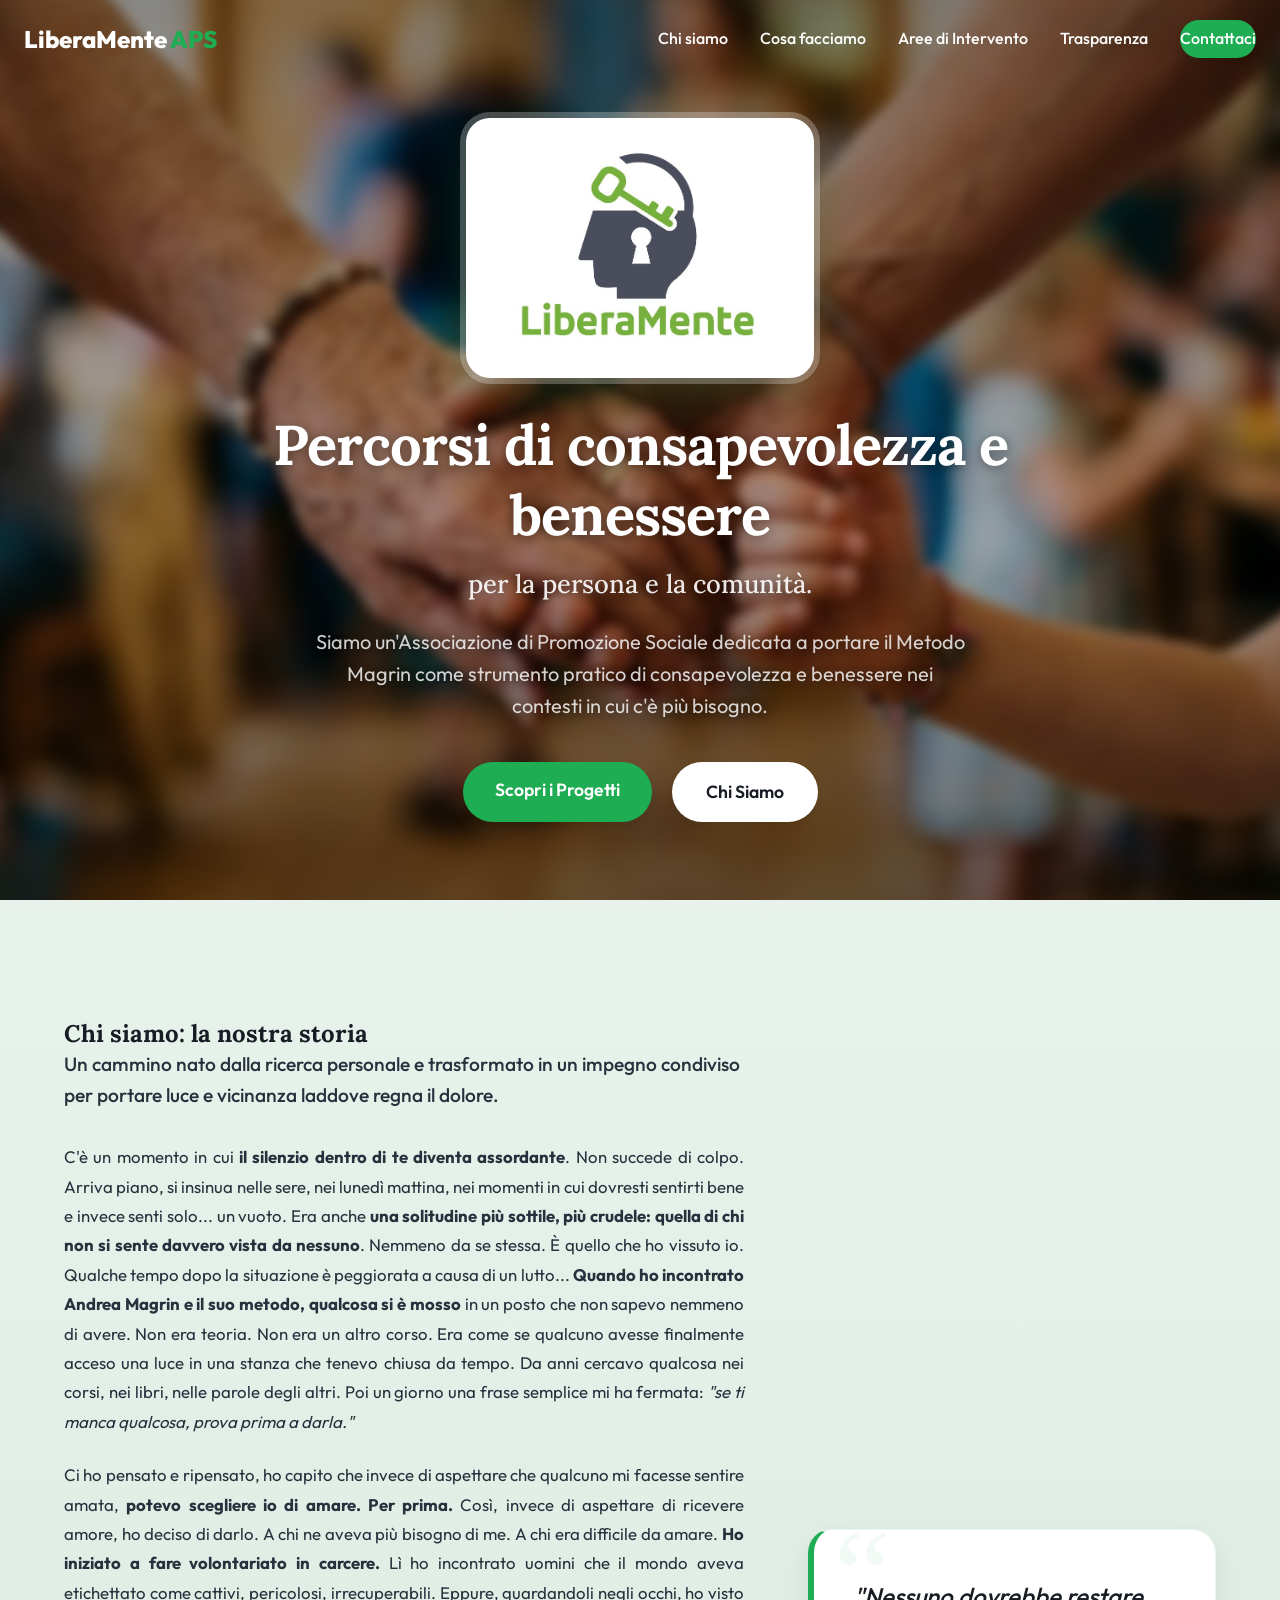
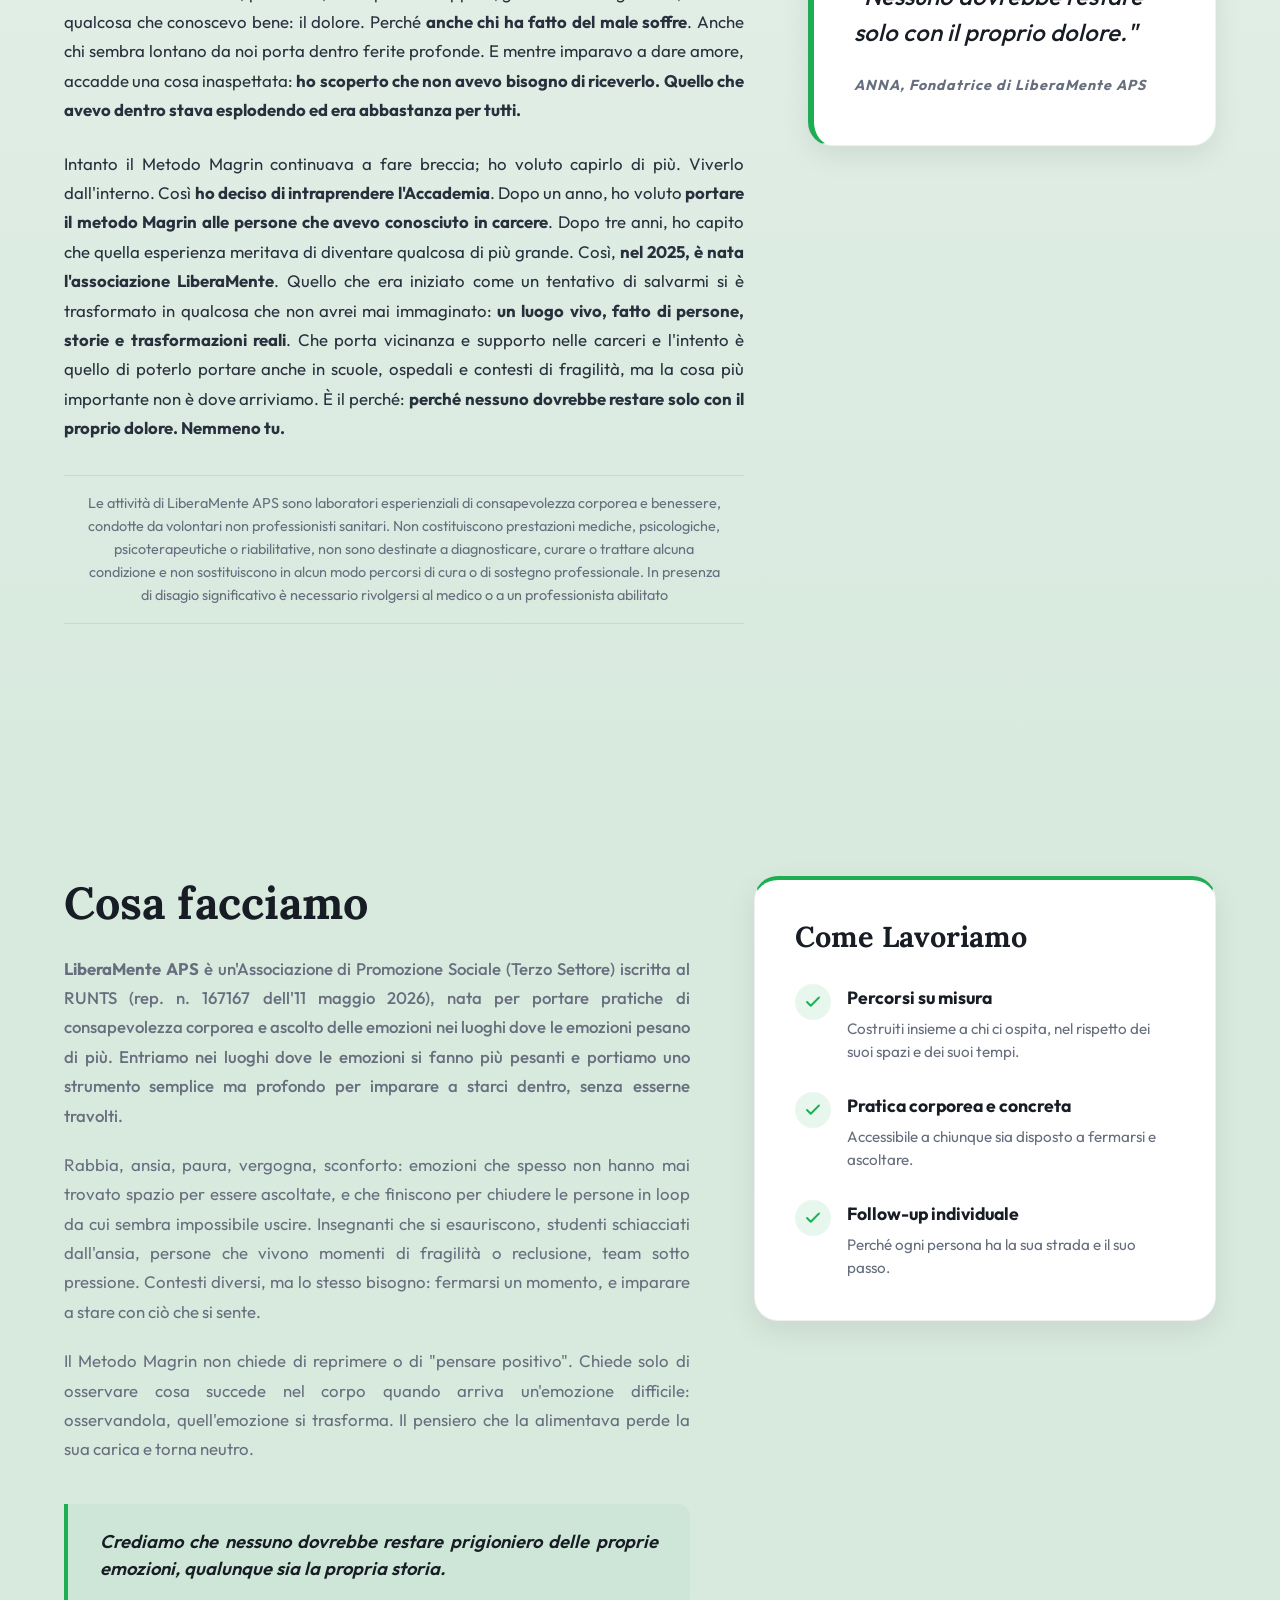
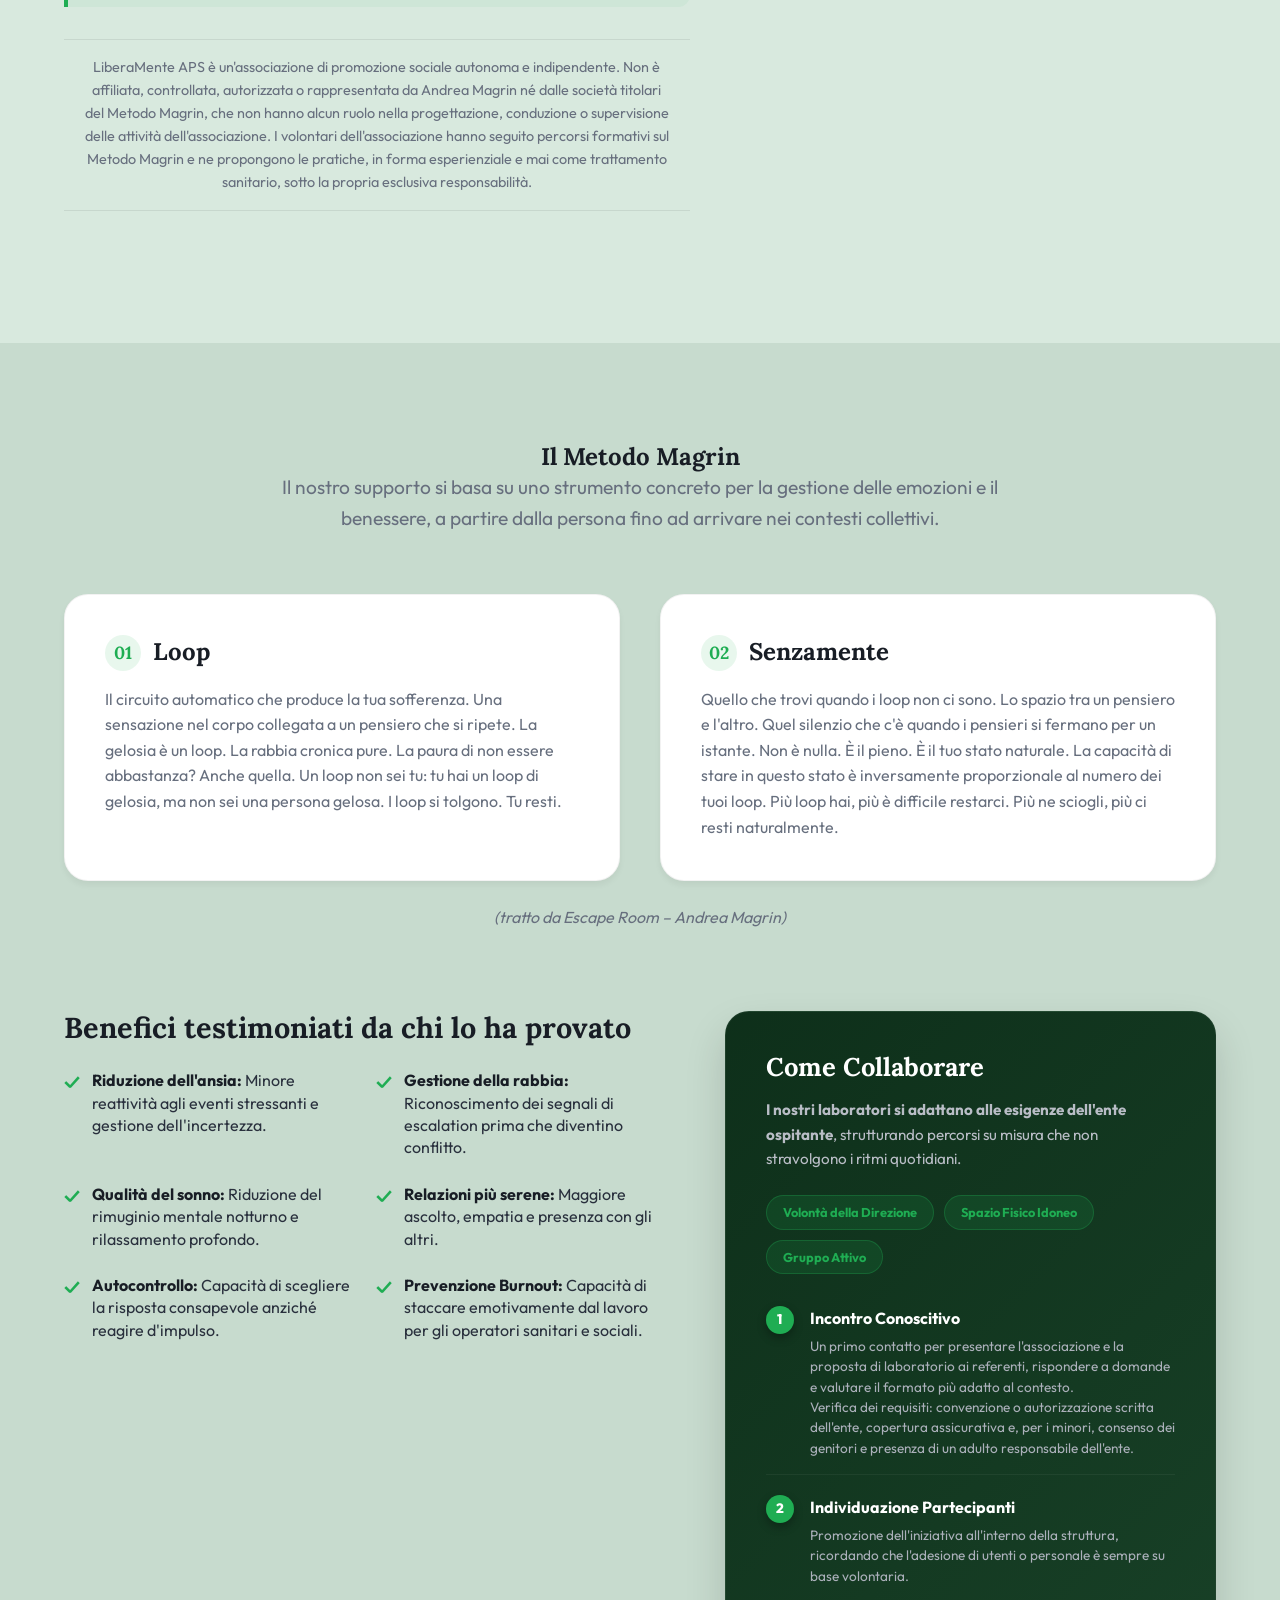
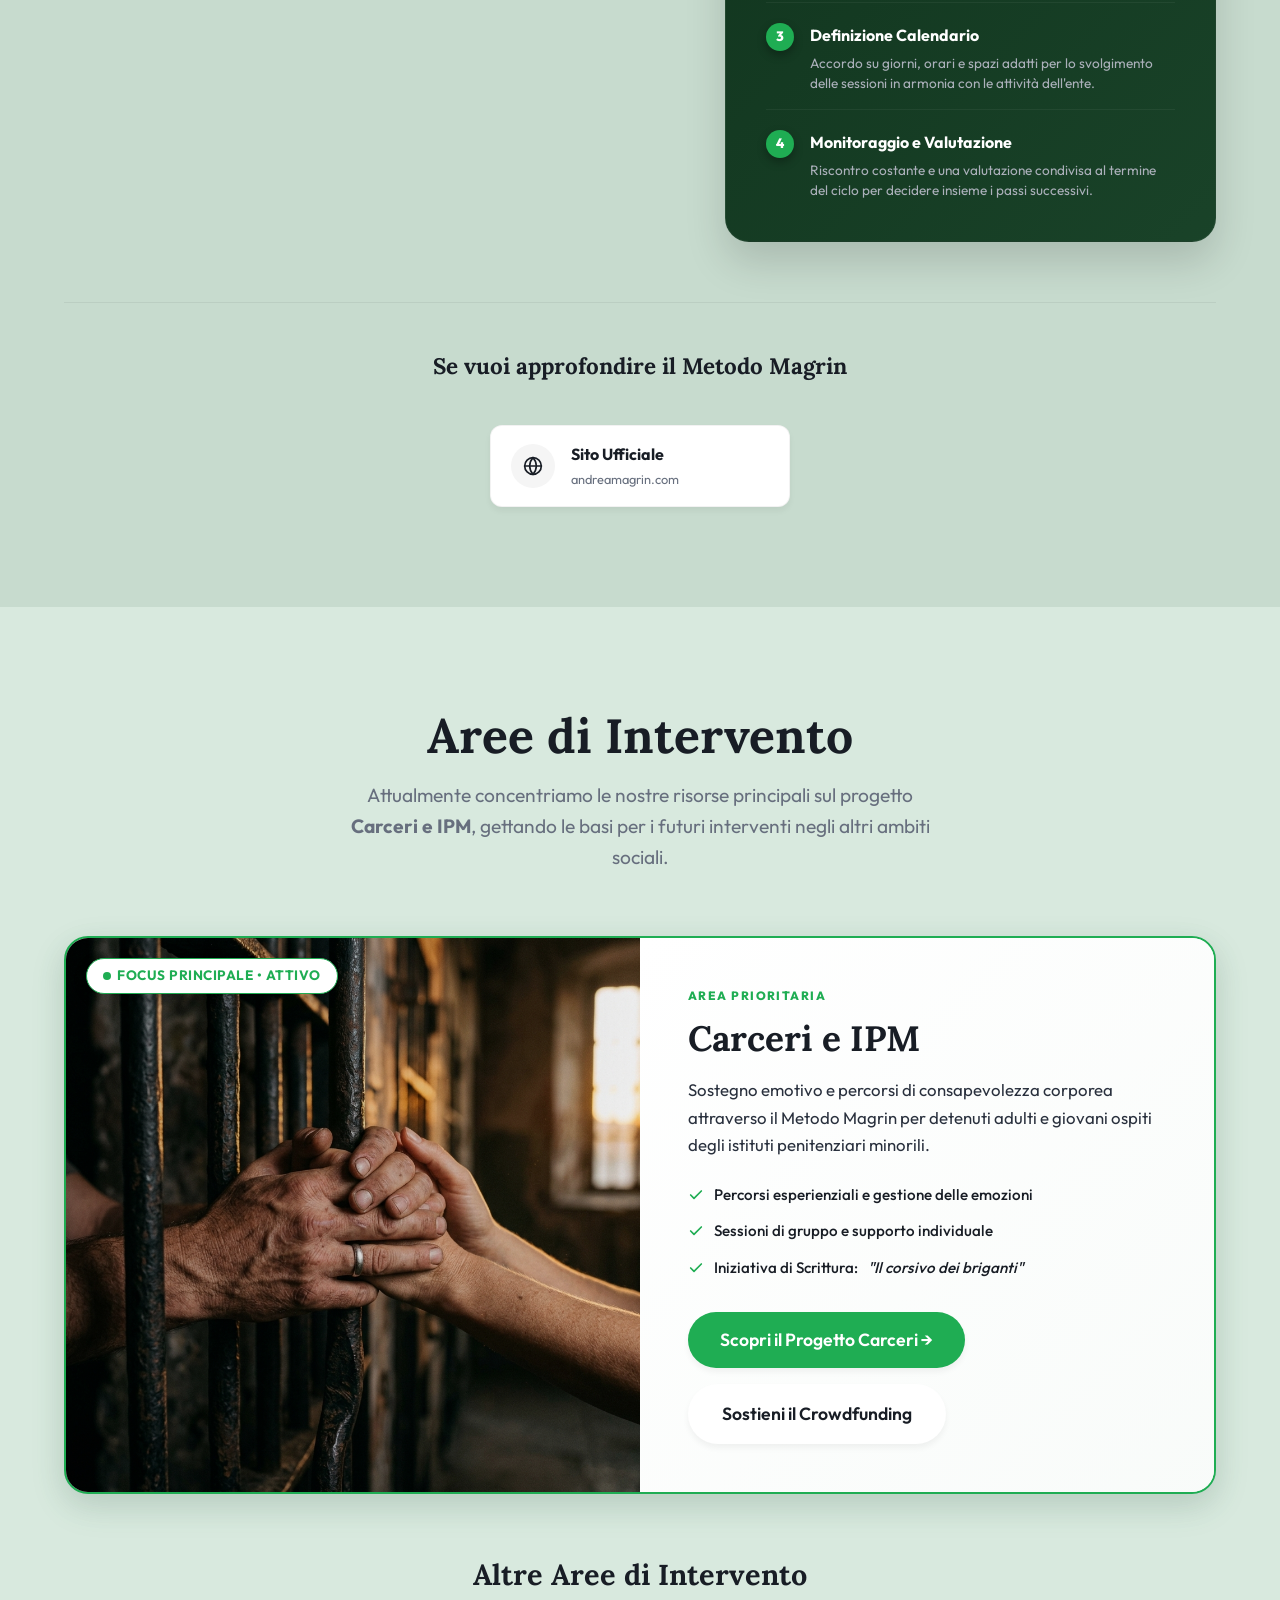
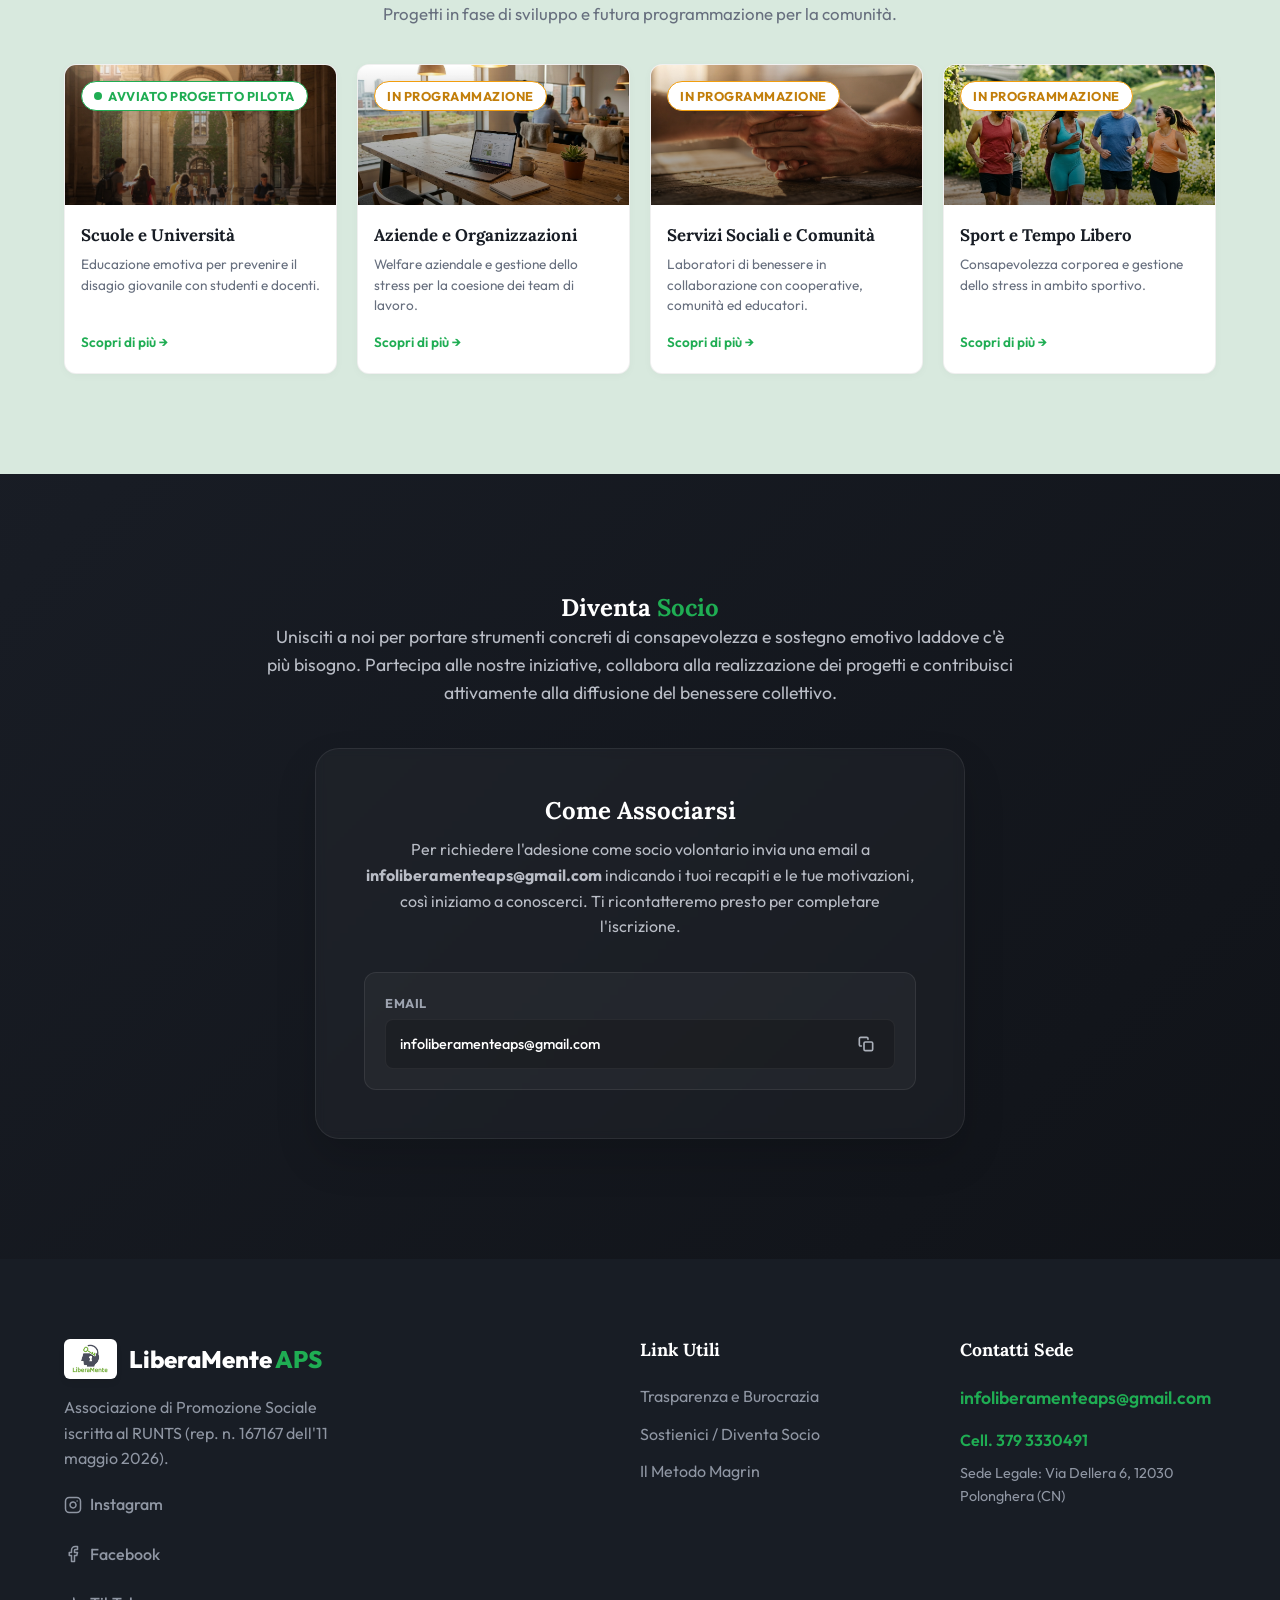
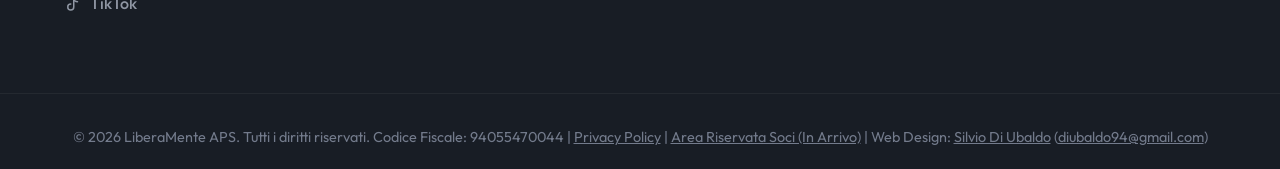
==== commit fa820370: "Aggiornata email di contatto in infoliberamenteaps@gmail.com Co-Authored-By: Claude Opus 5.5 <norepl" ====
--- a/index.html
+++ b/index.html
@@ -47,7 +47,7 @@
         "@type": "ContactPoint",
         "telephone": "+39-379-3330491",
         "contactType": "customer service",
-        "email": "liberamentemagrin@gmail.com"
+        "email": "infoliberamenteaps@gmail.com"
       }
     }
     </script>
@@ -469,15 +469,15 @@
             <div class="diventa-socio-card">
                 <h4>Come Associarsi</h4>
                 <p>Per richiedere l'adesione come socio volontario invia una email a
-                    <strong>liberamentemagrin@gmail.com</strong> indicando i tuoi recapiti e le tue motivazioni, così
+                    <strong>infoliberamenteaps@gmail.com</strong> indicando i tuoi recapiti e le tue motivazioni, così
                     iniziamo a conoscerci. Ti ricontatteremo presto per completare l'iscrizione.
                 </p>
                 <div class="contact-info-block">
                     <div class="info-field">
                         <span class="info-field-label">Email</span>
                         <div class="info-field-value-wrapper">
-                            <span class="info-field-value">liberamentemagrin@gmail.com</span>
-                            <button class="btn-copy" onclick="copyToClipboard('liberamentemagrin@gmail.com', this)"
+                            <span class="info-field-value">infoliberamenteaps@gmail.com</span>
+                            <button class="btn-copy" onclick="copyToClipboard('infoliberamenteaps@gmail.com', this)"
                                 title="Copia email">
                                 <svg viewBox="0 0 24 24" width="16" height="16" fill="none" stroke="currentColor"
                                     stroke-width="2.5" stroke-linecap="round" stroke-linejoin="round">
@@ -532,7 +532,7 @@
         </div>
         <div class="footer-col">
             <h4>Contatti Sede</h4>
-            <a href="mailto:liberamentemagrin@gmail.com" class="contact-link">liberamentemagrin@gmail.com</a>
+            <a href="mailto:infoliberamenteaps@gmail.com" class="contact-link">infoliberamenteaps@gmail.com</a>
             <p class="contact-phone" style="margin-bottom: 8px; color: var(--primary-color); font-weight: 600;">Cell. 379 3330491</p>
             <p class="address">Sede Legale: Via Dellera 6, 12030 Polonghera (CN)</p>
         </div>
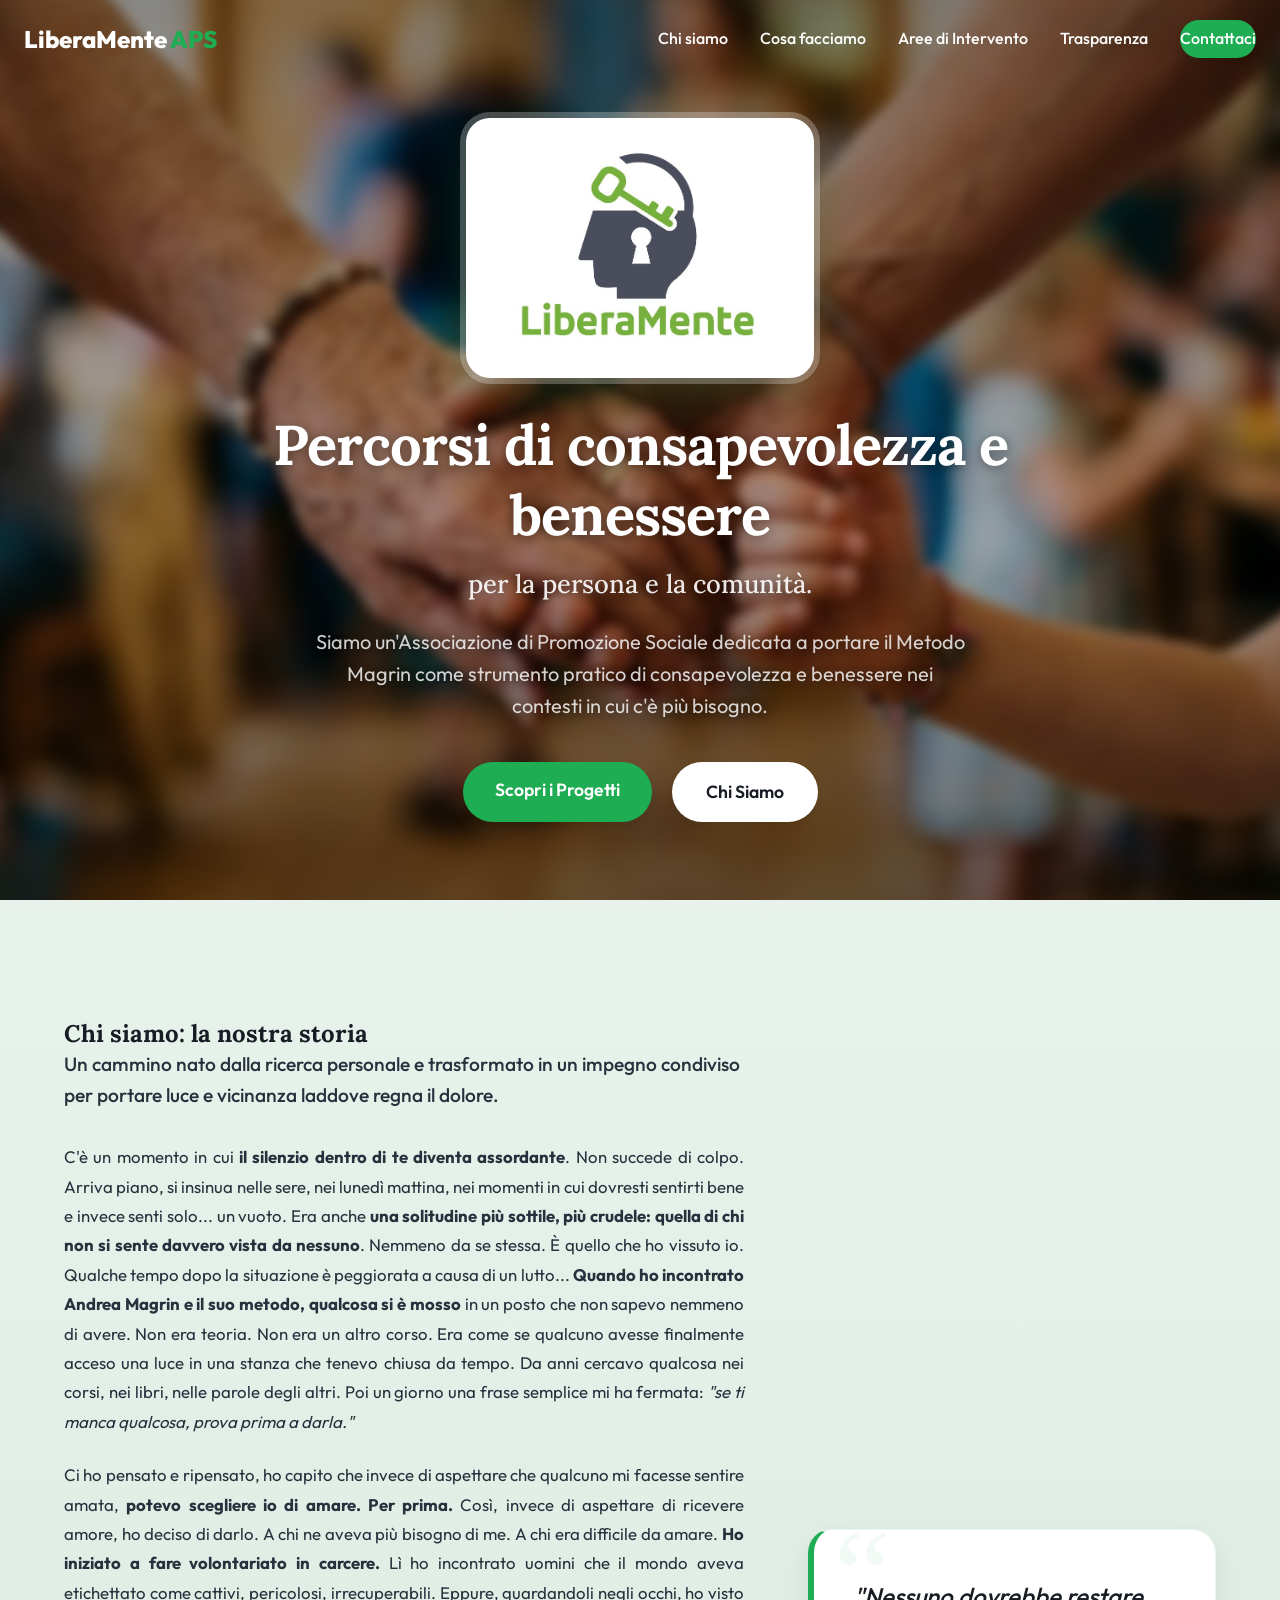
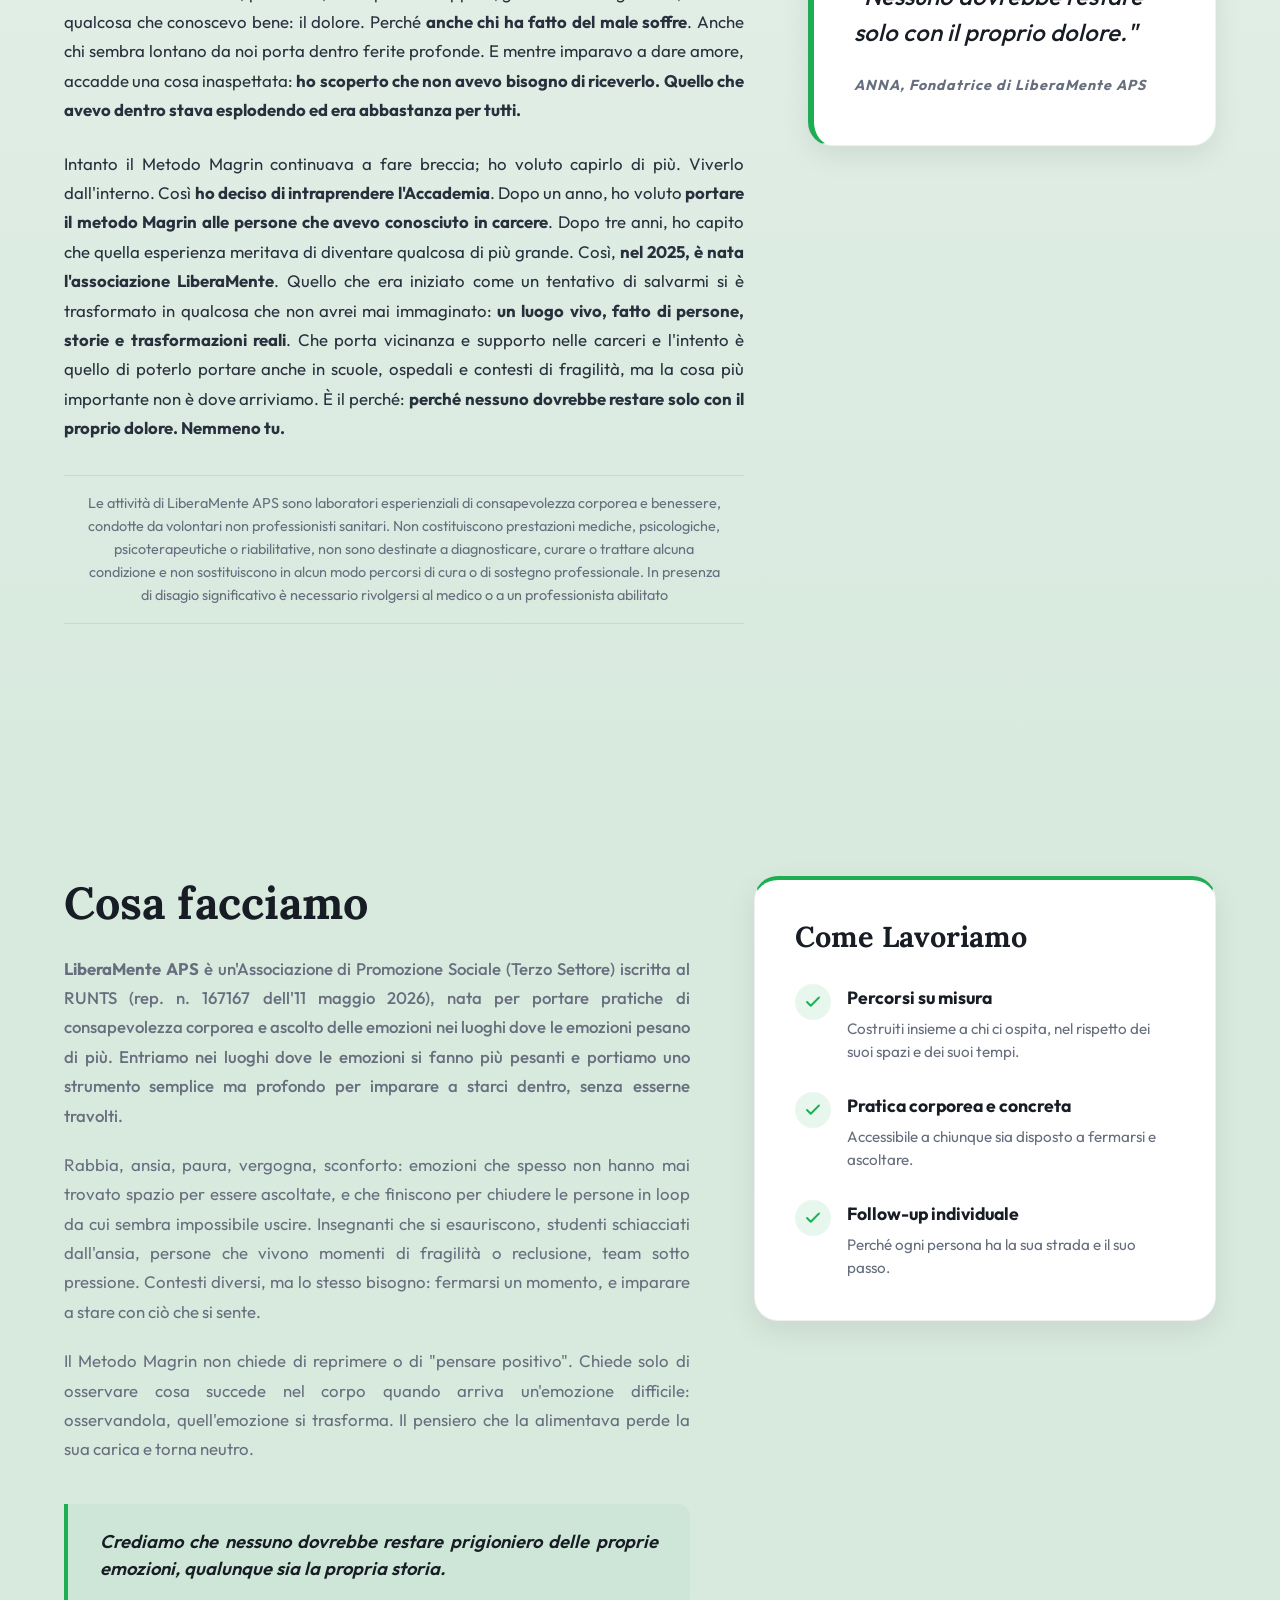
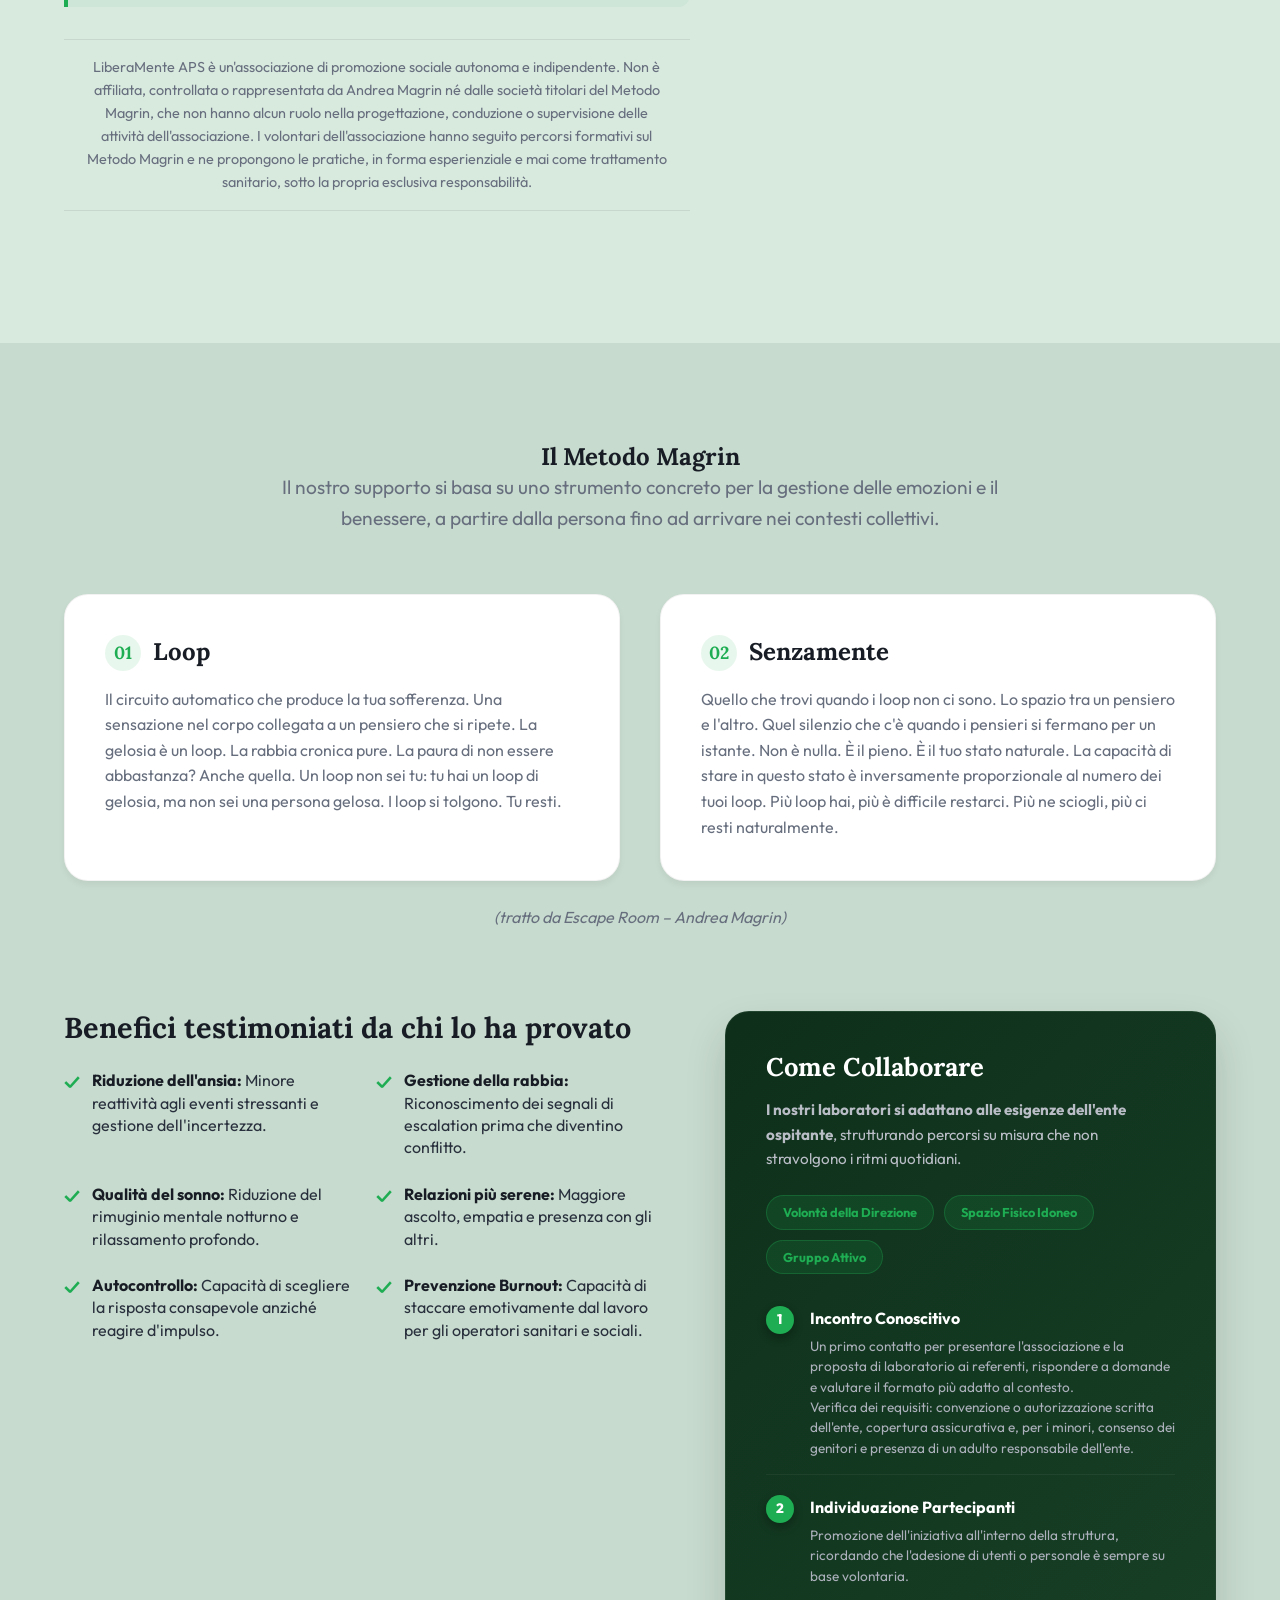
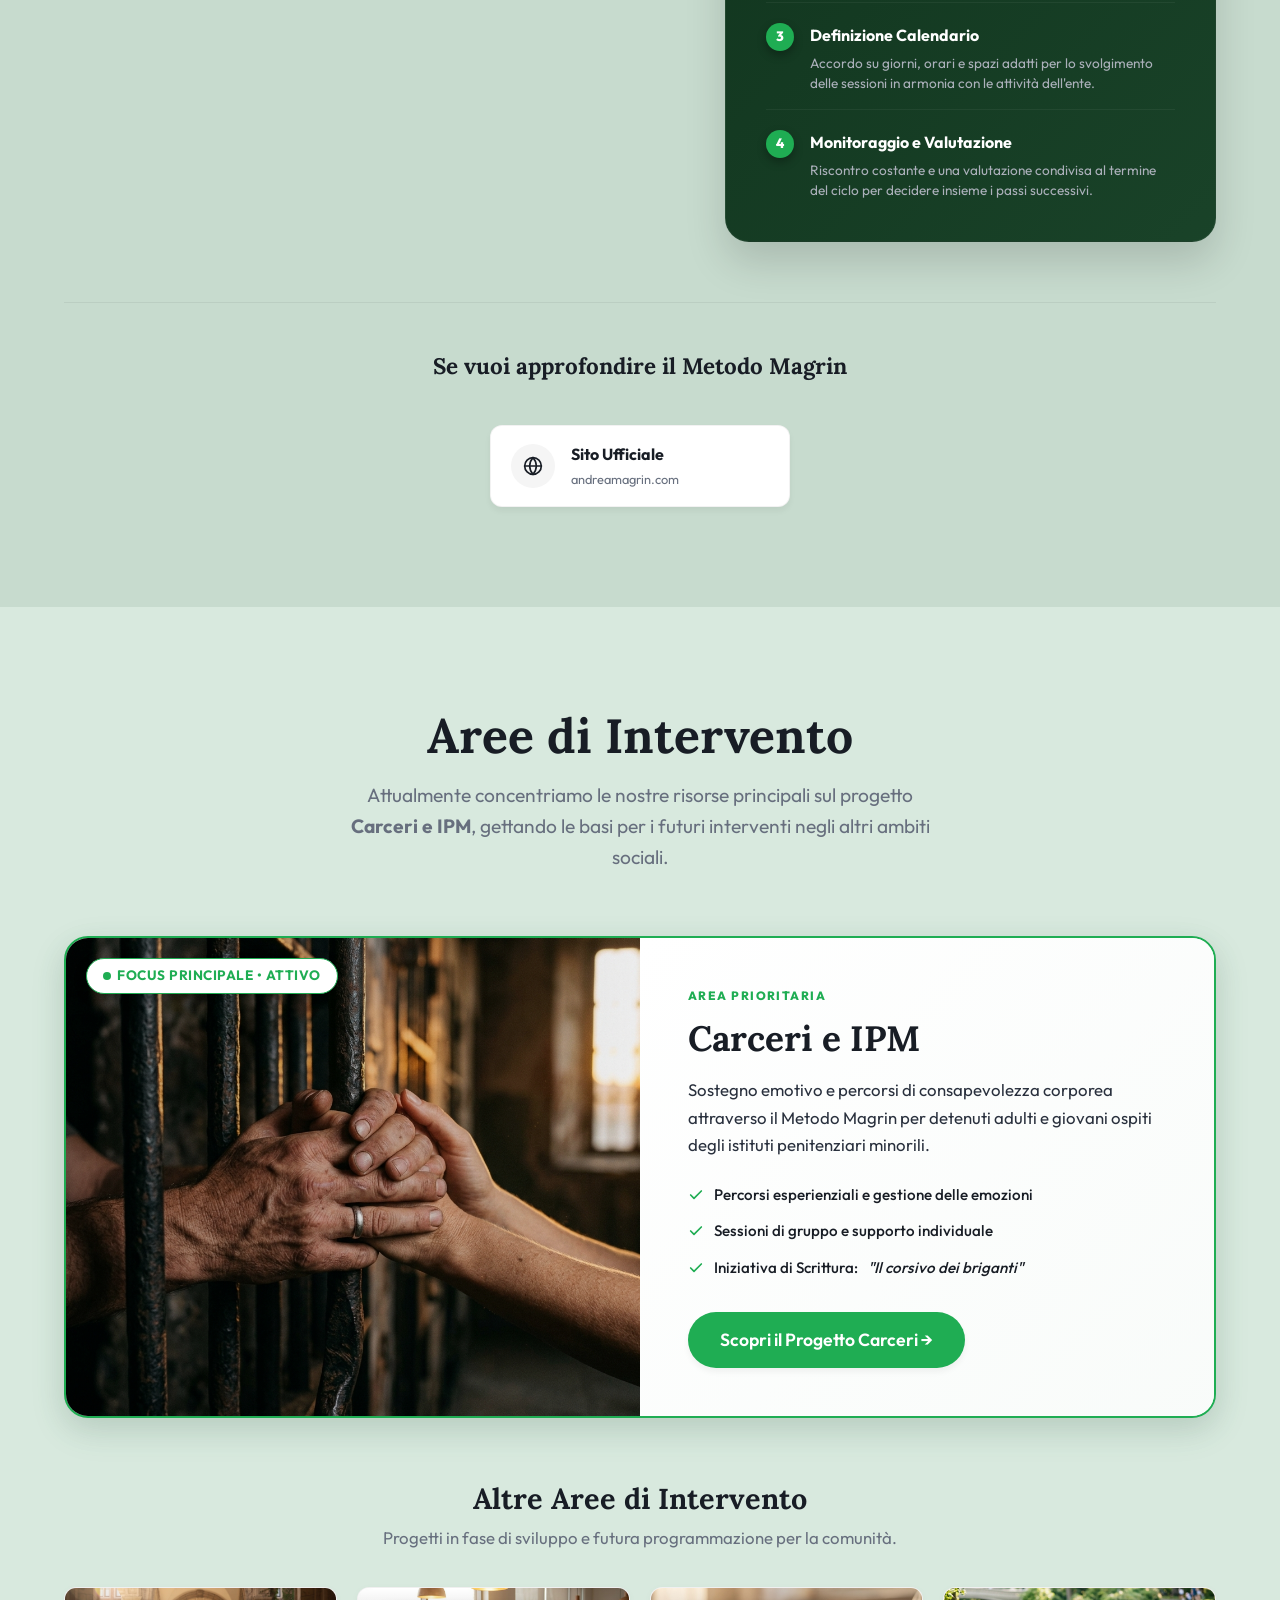
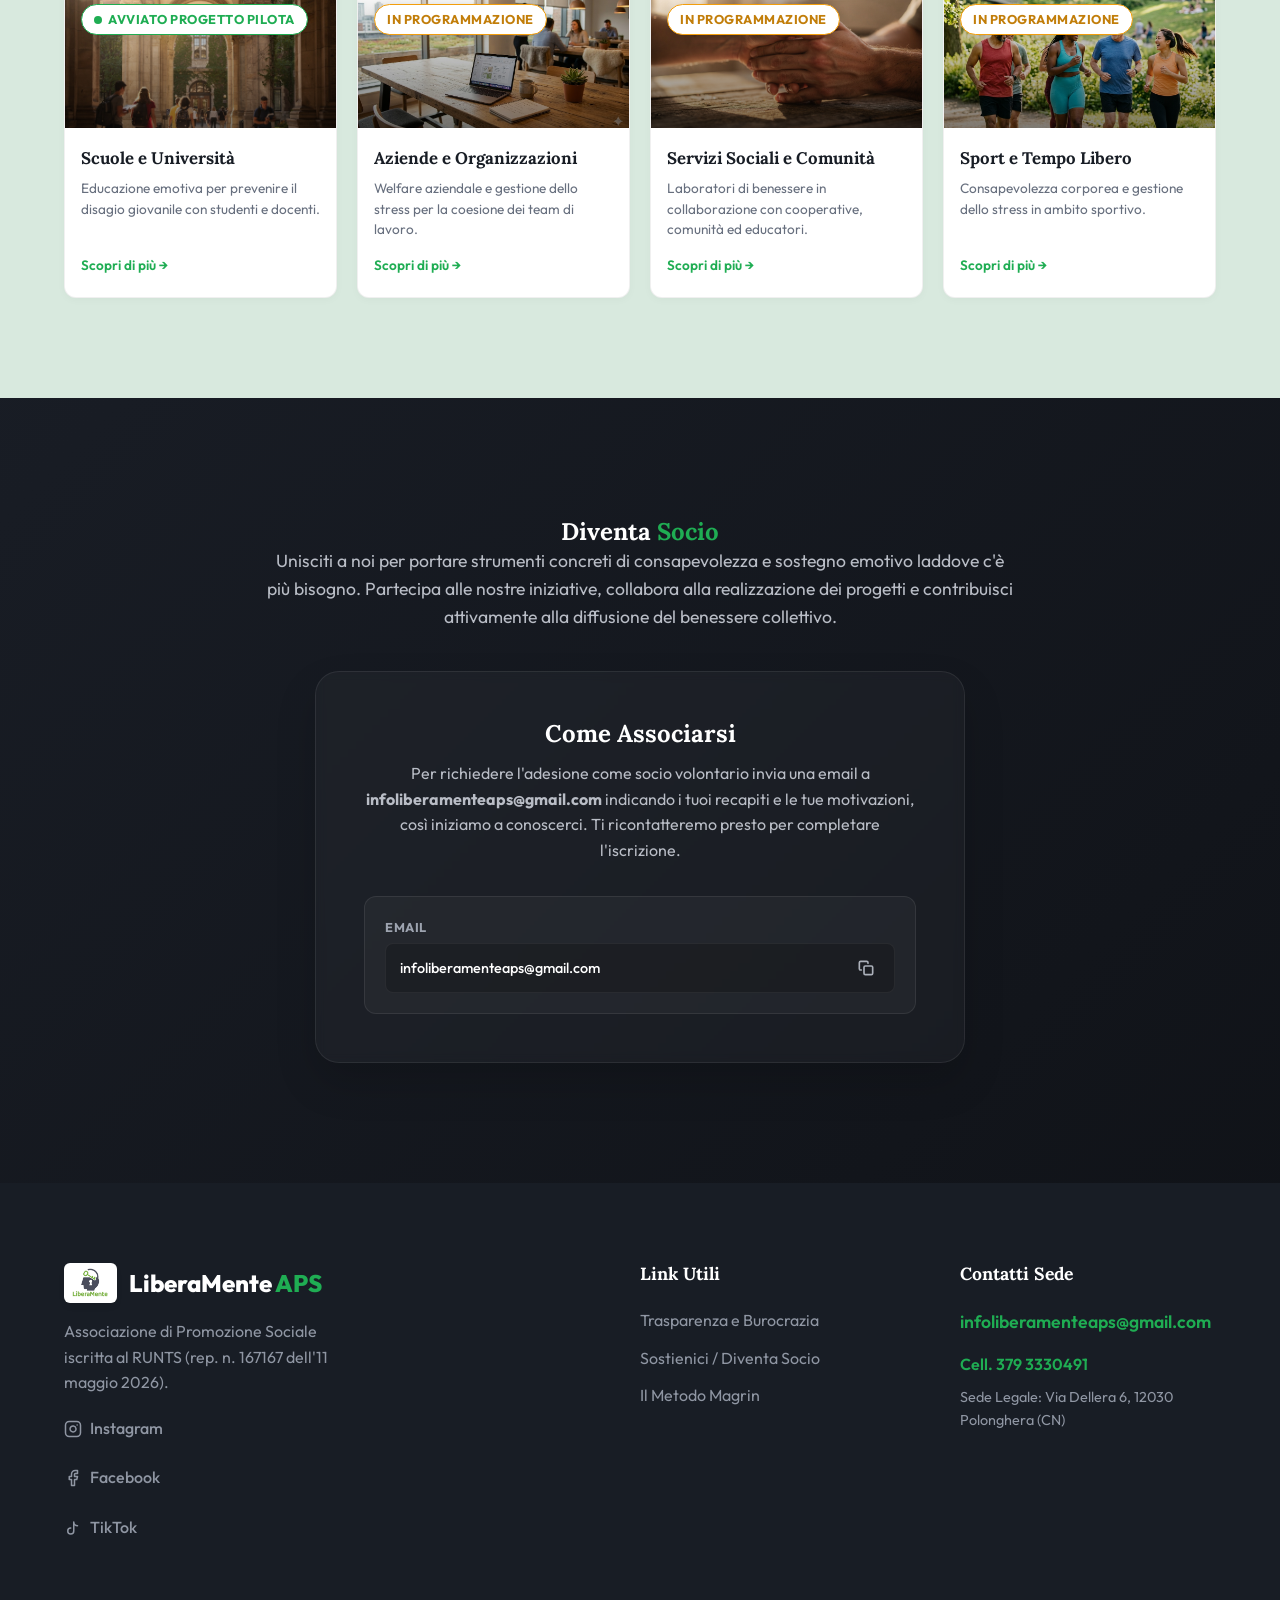
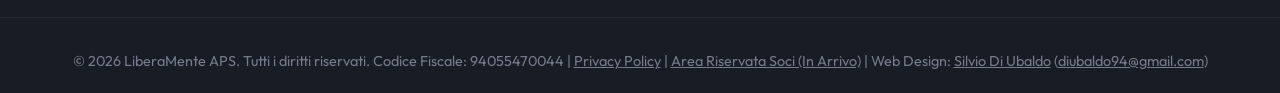
==== commit ecedb9de: "small changes about crowdfunding and uths" ====
--- a/index.html
+++ b/index.html
@@ -176,7 +176,7 @@
 
                 <div class="legal-disclaimer">
                     <p>LiberaMente APS è un'associazione di promozione sociale autonoma e indipendente. Non è
-                        affiliata, controllata, autorizzata o rappresentata da Andrea Magrin né dalle società titolari
+                        affiliata, controllata o rappresentata da Andrea Magrin né dalle società titolari
                         del Metodo Magrin, che non hanno alcun ruolo nella progettazione, conduzione o supervisione
                         delle attività dell'associazione. I volontari dell'associazione hanno seguito percorsi
                         formativi sul Metodo Magrin e ne propongono le pratiche, in forma esperienziale e mai come
@@ -390,7 +390,6 @@
                     </ul>
                     <div class="featured-actions">
                         <a href="progetti/carceri.html" class="btn-primary large">Scopri il Progetto Carceri &rarr;</a>
-                        <a href="https://www.produzionidalbasso.com/project/il-corsivo-dei-briganti/" target="_blank" rel="noopener" class="btn-secondary large">Sostieni il Crowdfunding</a>
                     </div>
                 </div>
             </div>
